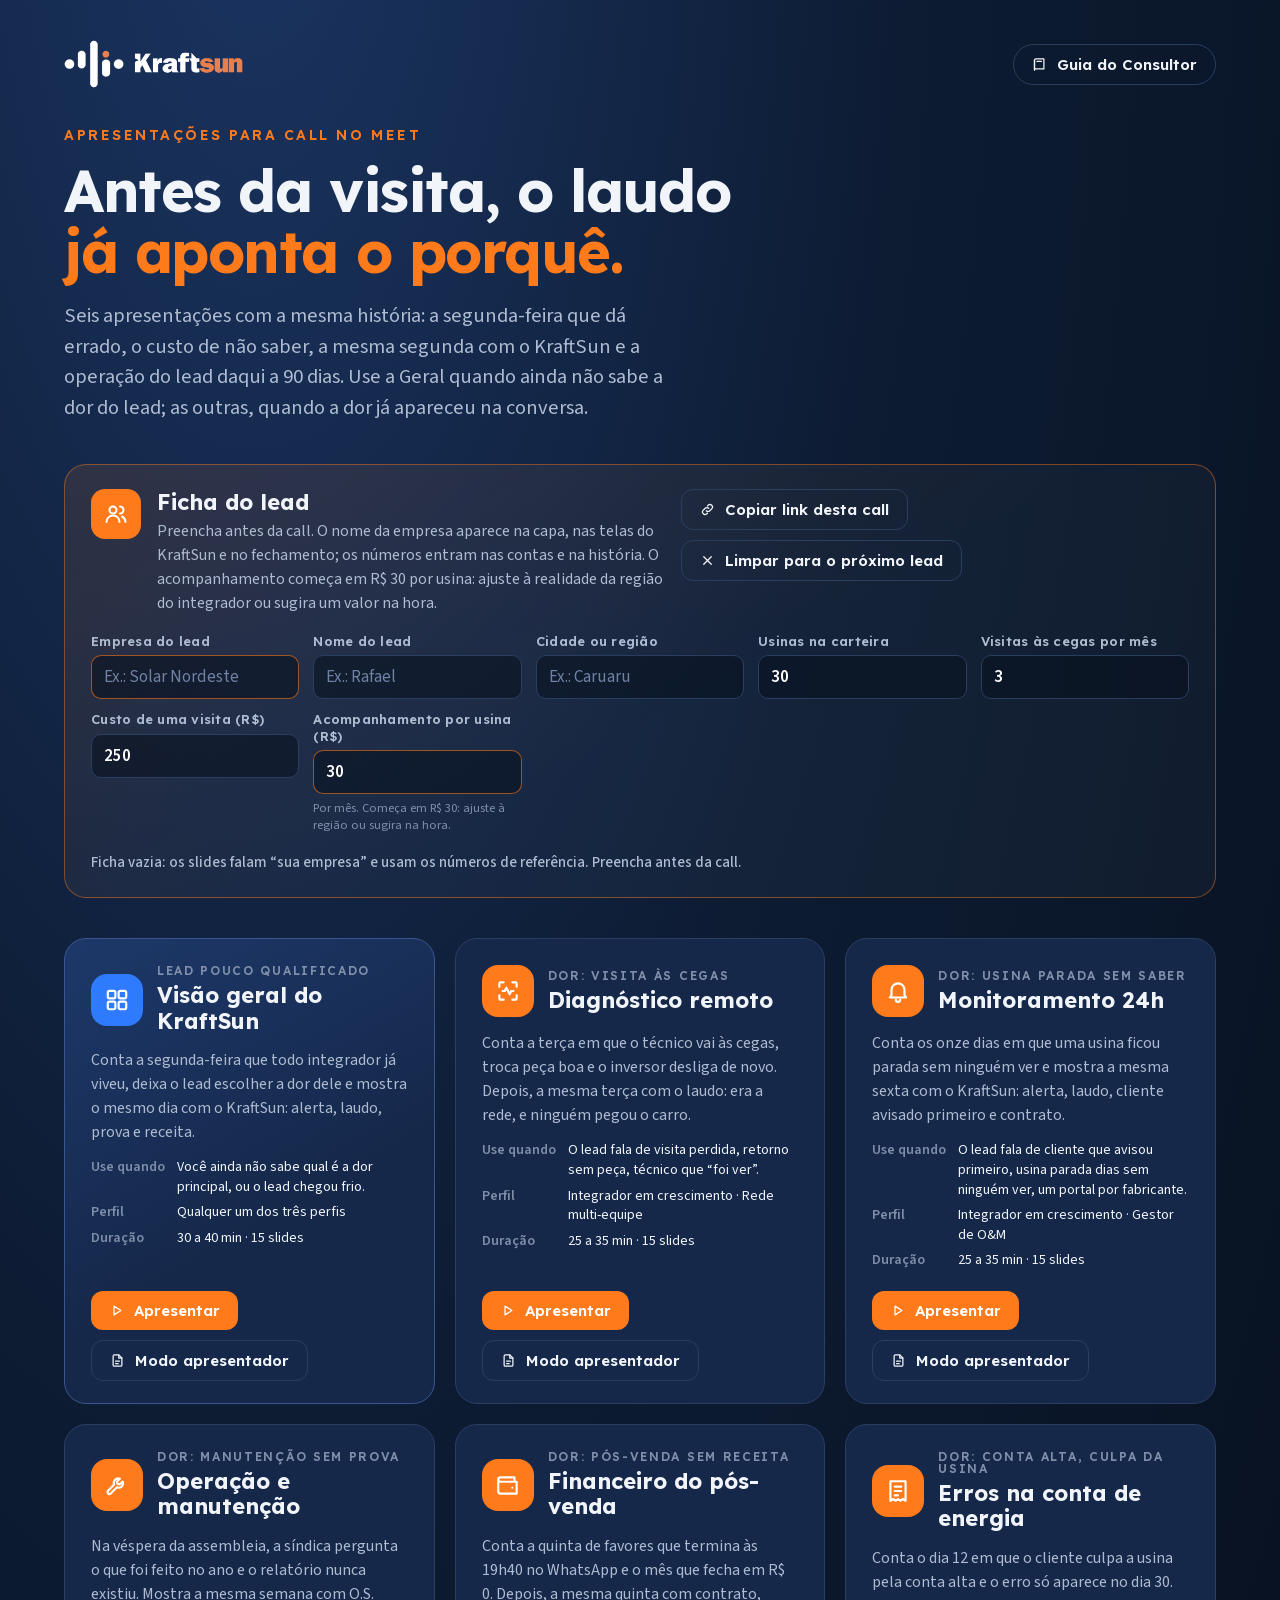
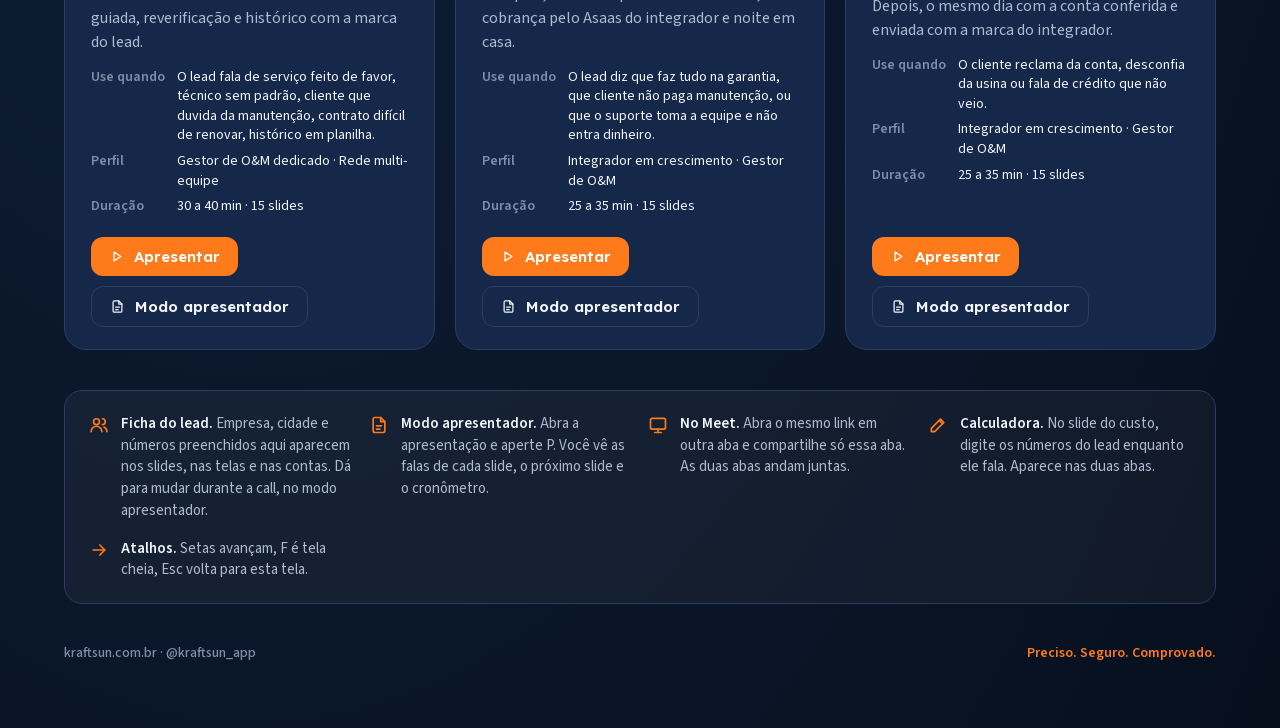
==== apresentacao/index.html @ 9cd788b2 "Add files via upload" ====
<!doctype html>
<html lang="pt-BR">
<head>
<meta charset="utf-8">
<meta name="viewport" content="width=device-width, initial-scale=1, viewport-fit=cover">
<meta name="robots" content="noindex, nofollow">
<meta name="description" content="Apresentações comerciais do KraftSun para calls com integradores.">
<meta name="theme-color" content="#0D1C33">
<link rel="icon" type="image/png" href="[data-uri]">
<link rel="apple-touch-icon" href="[data-uri]">
<title>Apresentações KraftSun</title>
<style>@font-face{font-family:"Lexend";src:url([data-uri]) format("woff2");font-weight:300 800;font-style:normal;font-display:swap}
@font-face{font-family:"Source Sans 3";src:url([data-uri]) format("woff2");font-weight:400 700;font-style:normal;font-display:swap}
:root{
  --navy:#0D1C33; --navy-2:#15284A; --navy-3:#1C3258; --navy-line:#2A3E62; --night:#070F1D;
  --on-dark:#F1F4F9; --on-dark-2:#AEBBD0; --on-dark-3:#7F8FA9;
  --paper:#E8EDF4; --card:#F7F9FC; --ink:#0E1C33; --ink-2:#4B5B74; --ink-3:#7A889E; --line:#CFD8E5;
  --orange:#FF7A1A; --orange-ink:#C2560A; --orange-soft:#FFE6D2; --orange-glow:rgba(255,122,26,.18);
  --blue:#2F7BFF; --blue-2:#5B97FF; --blue-soft:#DCE7FB;
  --green:#138A5B; --green-2:#2BB673; --green-soft:#D6EFE3;
  --red:#D64545; --red-soft:#FBE1E1;
  --display:"Lexend","Segoe UI",system-ui,sans-serif;
  --text:"Source Sans 3","Segoe UI",system-ui,sans-serif;
  --ease:cubic-bezier(.2,.75,.2,1);
  color-scheme:light;
}
html,body{height:100%}
[hidden]{display:none!important}
body.deckmode{overflow:hidden}
body{margin:0;background:var(--night);color:var(--ink);font-family:var(--text);-webkit-font-smoothing:antialiased}
*{box-sizing:border-box}
h1,h2,h3,h4,p,ul,ol,figure{margin:0}
ul,ol{padding:0;list-style:none}
img{max-width:100%;display:block}
button{font:inherit}
svg.i{width:1em;height:1em;fill:none;stroke:currentColor;stroke-width:2;stroke-linecap:round;stroke-linejoin:round;flex:none}
.logo{display:block;background:no-repeat left center/contain}
.logo.w{background-image:var(--logo-w)} .logo.n{background-image:var(--logo-n)}

/* ================= HUB ================= */
#hub{min-height:100%;background:radial-gradient(ellipse at 20% -10%,#1B3563 0%,var(--navy) 45%,var(--night) 100%);color:var(--on-dark);padding-inline:clamp(16px,5vw,72px);padding-block:40px 64px}
.hub-in{max-width:1240px;margin:0 auto;display:flex;flex-direction:column;gap:40px}
.hub-top{display:flex;align-items:center;justify-content:space-between;gap:16px;flex-wrap:wrap}
.hub-top .logo{width:180px;height:48px}
.hub-top a{color:var(--on-dark);text-decoration:none;font:600 15px/1 var(--display);display:inline-flex;align-items:center;gap:10px;padding:12px 18px;border-radius:999px;border:1.5px solid var(--navy-line);transition:border-color .2s,background .2s}
.hub-top a:hover{border-color:var(--orange);background:rgba(255,122,26,.08)}
.hub-hero{display:flex;flex-direction:column;gap:18px;max-width:900px}
.hub-hero .eyebrow{font:600 14px/1 var(--display);letter-spacing:.18em;text-transform:uppercase;color:var(--orange)}
.hub-hero h1{font:700 clamp(32px,5vw,58px)/1.06 var(--display);letter-spacing:-.025em;text-wrap:balance}
.hub-hero h1 em{font-style:normal;color:var(--orange)}
.hub-hero p{font:400 clamp(17px,1.6vw,21px)/1.5 var(--text);color:var(--on-dark-2);max-width:62ch}
.hub-grid{display:grid;grid-template-columns:repeat(auto-fill,minmax(min(100%,360px),1fr));gap:20px}
.dcard{position:relative;display:flex;flex-direction:column;gap:14px;padding:26px 26px 22px;border-radius:22px;background:var(--navy-2);border:1.5px solid var(--navy-line);transition:transform .25s var(--ease),border-color .25s,box-shadow .25s}
.dcard:hover{transform:translateY(-3px);border-color:#3D5586;box-shadow:0 18px 40px rgba(0,0,0,.25)}
.dcard.geral{background:linear-gradient(150deg,#1D3869 0%,var(--navy-2) 60%);border-color:#3A5590}
.dcard-h{display:flex;align-items:center;gap:14px}
.dcard-h .ic{width:52px;height:52px;border-radius:16px;display:grid;place-items:center;font-size:26px;color:#fff;background:var(--orange);flex:none}
.dcard.geral .dcard-h .ic{background:var(--blue)}
.dcard-h small{display:block;font:600 12px/1 var(--display);letter-spacing:.14em;text-transform:uppercase;color:var(--on-dark-3);margin-bottom:6px}
.dcard-h h2{font:700 22px/1.15 var(--display)}
.dcard p{font:400 16px/1.5 var(--text);color:var(--on-dark-2)}
.dcard dl{display:grid;grid-template-columns:auto 1fr;gap:6px 12px;margin:0;font:400 14px/1.4 var(--text)}
.dcard dt{color:var(--on-dark-3);font-weight:600}
.dcard dd{margin:0;color:var(--on-dark)}
.dcard-a{display:flex;gap:10px;margin-top:auto;padding-top:6px;flex-wrap:wrap}
.btn{appearance:none;border:0;cursor:pointer;display:inline-flex;align-items:center;gap:10px;padding:12px 18px;border-radius:12px;font:600 15px/1 var(--display);text-decoration:none;transition:background .2s,transform .15s}
.btn:active{transform:scale(.98)}
.btn-o{background:var(--orange);color:#fff}
.btn-o:hover{background:#FF8B36}
.btn-g{background:transparent;color:var(--on-dark);border:1.5px solid var(--navy-line)}
.btn-g:hover{border-color:var(--on-dark-3)}
.btn:focus-visible,.dcard a:focus-visible{outline:2px solid var(--orange);outline-offset:2px}
.hub-help{display:grid;grid-template-columns:repeat(auto-fit,minmax(min(100%,260px),1fr));gap:16px;padding:22px 24px;border-radius:18px;background:rgba(255,255,255,.04);border:1px solid var(--navy-line)}
.hub-help div{display:flex;gap:12px;align-items:flex-start;font:400 15px/1.45 var(--text);color:var(--on-dark-2)}
.hub-help b{color:var(--on-dark);font-weight:600}
.hub-help .i{font-size:20px;color:var(--orange);margin-top:2px}
.hub-foot{display:flex;justify-content:space-between;gap:12px;flex-wrap:wrap;font:500 14px/1.4 var(--text);color:var(--on-dark-3)}
.hub-foot b{color:var(--orange);font-weight:600}

/* ================= PALCO ================= */
.viewport{position:fixed;inset:0;overflow:hidden;background:radial-gradient(ellipse at 50% 40%,#0F2140 0%,var(--night) 70%)}
.stage{position:absolute;left:50%;top:50%;width:1920px;height:1080px;transform:translate(-50%,-50%) scale(var(--s,.5));transform-origin:center;overflow:hidden;border-radius:4px;box-shadow:0 30px 80px rgba(0,0,0,.45)}
.deck{display:none}
.deck.on{display:block}
.slide{position:absolute;inset:0;padding:88px 120px 124px;display:flex;flex-direction:column;gap:40px;opacity:0;visibility:hidden;transition:opacity .45s ease,visibility 0s linear .45s;overflow:hidden}
.slide.is-active{opacity:1;visibility:visible;transition:opacity .45s ease}
.slide aside.notes{display:none}
.dark{background:var(--navy);color:var(--on-dark)}
.light{background:var(--paper);color:var(--ink)}

/* tipografia de slide */
.head{display:flex;flex-direction:column;gap:16px}
.eyebrow{font:600 22px/1 var(--display);letter-spacing:.16em;text-transform:uppercase;color:var(--orange-ink)}
.dark .eyebrow{color:var(--orange)}
.title{font:700 60px/1.08 var(--display);letter-spacing:-.022em;text-wrap:balance;max-width:1500px}
.title em,.o{font-style:normal;color:var(--orange-ink)}
.dark .title em,.dark .o{color:var(--orange)}
.lead{font:400 28px/1.45 var(--text);color:var(--ink-2);max-width:1340px;text-wrap:pretty}
.dark .lead{color:var(--on-dark-2)}
.hl{position:relative;padding-left:36px;font:600 32px/1.3 var(--display);letter-spacing:-.01em;text-wrap:balance}
.hl::before{content:"";position:absolute;left:2px;top:.42em;width:16px;height:16px;border-radius:50%;background:var(--orange);box-shadow:0 0 0 6px var(--orange-glow)}
.label{font:600 20px/1 var(--display);letter-spacing:.14em;text-transform:uppercase;color:var(--ink-2)}
.dark .label{color:var(--on-dark-2)}
.tag-ex{position:absolute;right:120px;top:96px;font:600 16px/1 var(--display);letter-spacing:.12em;text-transform:uppercase;color:var(--ink-3);padding:9px 14px;border:1.5px solid var(--line);border-radius:999px}
.dark .tag-ex{color:var(--on-dark-3);border-color:var(--navy-line)}
.foot{position:absolute;left:120px;right:120px;bottom:44px;display:flex;align-items:center;justify-content:space-between;font:500 20px/1 var(--text);color:var(--ink-2)}
.dark .foot{color:var(--on-dark-2)}
.foot .logo{width:128px;height:34px}
.foot .pg{font-variant-numeric:tabular-nums;letter-spacing:.04em}

.ic{display:grid;place-items:center;border-radius:50%;flex:none;color:#fff}
.ic-40{width:40px;height:40px;font-size:20px}
.ic-48{width:48px;height:48px;font-size:24px}
.ic-56{width:56px;height:56px;font-size:27px}
.ic-64{width:64px;height:64px;font-size:30px}
.ic-80{width:80px;height:80px;font-size:38px}
.bg-navy{background:var(--navy)} .bg-orange{background:var(--orange)} .bg-blue{background:var(--blue)} .bg-slate{background:var(--navy-3)} .bg-green{background:var(--green)} .bg-red{background:var(--red)}

/* ================= ANIMAÇÃO ================= */
html.anim .slide.is-active .rv{animation:rv-up .8s var(--ease) both;animation-delay:calc(var(--i,0)*110ms + 150ms)}
html.anim .slide.is-active .rv-l{animation:rv-left .9s var(--ease) both;animation-delay:calc(var(--i,0)*110ms + 150ms)}
html.anim .slide.is-active .rv-r{animation:rv-right .9s var(--ease) both;animation-delay:calc(var(--i,0)*110ms + 150ms)}
html.anim .slide.is-active .rv-s{animation:rv-pop .7s var(--ease) both;animation-delay:calc(var(--i,0)*110ms + 150ms)}
html.anim .slide.is-active .rv-w{animation:rv-wipe 1.3s var(--ease) both;animation-delay:calc(var(--i,0)*110ms + 150ms)}
html.anim .slide.is-active .rv-g{animation:rv-grow 1.1s var(--ease) both;animation-delay:calc(var(--i,0)*110ms + 150ms)}
html.anim .slide.is-active .rv-h{animation:rv-bar 1.2s var(--ease) both;animation-delay:calc(var(--i,0)*110ms + 150ms)}
@keyframes rv-up{from{opacity:0;transform:translateY(30px)}to{opacity:1;transform:none}}
@keyframes rv-left{from{opacity:0;transform:translateX(-48px)}to{opacity:1;transform:none}}
@keyframes rv-right{from{opacity:0;transform:translateX(48px)}to{opacity:1;transform:none}}
@keyframes rv-pop{0%{opacity:0;transform:scale(.86)}60%{opacity:1;transform:scale(1.03)}100%{opacity:1;transform:none}}
@keyframes rv-wipe{from{clip-path:inset(0 0 0 100%)}to{clip-path:inset(0 0 0 0)}}
@keyframes rv-grow{from{transform:scaleX(0)}to{transform:none}}
@keyframes rv-bar{from{transform:scaleY(0)}to{transform:none}}
@keyframes pulse{0%{box-shadow:0 0 0 0 rgba(255,122,26,.55)}70%{box-shadow:0 0 0 18px rgba(255,122,26,0)}100%{box-shadow:0 0 0 0 rgba(255,122,26,0)}}
@keyframes blink{0%,100%{opacity:1}50%{opacity:.35}}
@keyframes eq{0%,100%{transform:scaleY(.35)}50%{transform:scaleY(1)}}

/* ================= 1 · CAPA ================= */
.s-cover{justify-content:center;gap:0}
.cv-photo{position:absolute;top:0;right:0;bottom:0;width:880px;background:var(--ph-usina) center/cover no-repeat}
.cv-photo.alt{background-image:var(--ph-tecnico)}
.cv-photo::after{content:"";position:absolute;inset:0;background:linear-gradient(90deg,var(--navy) 0%,rgba(13,28,51,.74) 24%,rgba(13,28,51,.2) 62%,rgba(13,28,51,.4) 100%)}
.cv-main{position:relative;display:flex;flex-direction:column;gap:38px;max-width:1060px;margin-top:-30px}
.cv-main .logo{width:280px;height:75px}
.cv-kick{display:inline-flex;align-self:flex-start;align-items:center;gap:12px;padding:12px 20px;border-radius:999px;background:rgba(255,122,26,.12);border:1.5px solid rgba(255,122,26,.45);color:#FFB27A;font:600 22px/1 var(--display);letter-spacing:.04em}
.cv-title{font:700 92px/1.03 var(--display);letter-spacing:-.03em;text-wrap:balance}
.cv-title em{font-style:normal;color:var(--orange)}
.cv-sub{font:400 34px/1.4 var(--text);color:var(--on-dark-2);max-width:920px;text-wrap:pretty}
.cv-sub b{color:var(--on-dark);font-weight:600}
.cv-chip{position:absolute;display:flex;align-items:center;gap:16px;padding:18px 26px 18px 18px;border-radius:18px;background:rgba(247,249,252,.96);color:var(--ink);font:600 24px/1.2 var(--display);box-shadow:0 18px 40px rgba(4,10,22,.35);max-width:520px}
.cv-chip small{display:block;font:500 18px/1.25 var(--text);color:var(--ink-2);margin-top:4px}
.cv-chip.a{right:190px;top:290px} .cv-chip.b{right:120px;top:460px} .cv-chip.c{right:240px;top:630px}

/* ================= QUEM É ================= */
.who{flex:1;display:grid;grid-template-columns:minmax(0,1fr) 700px;gap:80px;align-items:center}
.who-l{display:flex;flex-direction:column;gap:36px}
.who-pos{font:600 44px/1.22 var(--display);letter-spacing:-.018em;text-wrap:balance}
.who-pos em{font-style:normal;color:var(--orange-ink)}
.who-focus{font:400 30px/1.45 var(--text);color:var(--ink-2);text-wrap:pretty}
.who-focus b{color:var(--ink);font-weight:600}
.notis{display:flex;flex-direction:column;gap:14px}
.notis-row{display:flex;flex-wrap:wrap;gap:12px}
.noti{display:inline-flex;align-items:center;gap:10px;padding:10px 18px 10px 12px;border-radius:999px;background:var(--card);border:1.5px solid var(--line);font:600 20px/1 var(--display);color:var(--ink-2)}
.noti .x{width:26px;height:26px;border-radius:50%;background:var(--navy);color:var(--orange);display:grid;place-items:center;font-size:14px}
.flow3{display:flex;flex-direction:column;gap:0;padding:34px 36px;border-radius:28px;background:var(--navy);color:var(--on-dark);box-shadow:0 30px 60px rgba(13,28,51,.22)}
.f3{display:grid;grid-template-columns:64px 1fr;gap:22px;align-items:start;position:relative;padding-bottom:30px}
.f3:last-child{padding-bottom:0}
.f3:not(:last-child)::after{content:"";position:absolute;left:31px;top:70px;bottom:6px;width:2px;background:linear-gradient(var(--blue),rgba(47,123,255,.2))}
.f3 .ic{width:64px;height:64px;font-size:30px;background:var(--navy-3);box-shadow:inset 0 0 0 2.5px var(--blue)}
.f3.last .ic{background:var(--orange);box-shadow:none}
.f3 h3{font:700 28px/1.15 var(--display);margin-top:4px}
.f3 p{font:400 22px/1.4 var(--text);color:var(--on-dark-2);margin-top:8px}

/* ================= CENA ================= */
.scene{flex:1;display:grid;grid-template-columns:560px minmax(0,1fr);gap:80px;align-items:center}
.phone{position:relative;width:500px;height:650px;border-radius:56px;background:#0A1426;padding:18px;box-shadow:0 0 0 2px #2A3E62,0 40px 80px rgba(0,0,0,.45);justify-self:center}
.phone-in{width:100%;height:100%;border-radius:40px;background:#E9EEF5;overflow:hidden;display:flex;flex-direction:column}
.light .phone{box-shadow:0 0 0 2px #C8D2E0,0 40px 80px rgba(13,28,51,.25)}
.ph-top{display:flex;align-items:center;gap:14px;padding:44px 22px 16px;background:var(--navy);color:#fff}
.ph-top .av{width:48px;height:48px;border-radius:50%;background:#FFD7BA;color:var(--navy);display:grid;place-items:center;font:700 20px/1 var(--display)}
.ph-top b{display:block;font:600 22px/1.1 var(--display)}
.ph-top small{display:block;font:400 16px/1.2 var(--text);color:#AEBBD0;margin-top:4px}
.chat{flex:1;display:flex;flex-direction:column;gap:14px;padding:22px 18px;overflow:hidden}
.day-sep{align-self:center;font:600 14px/1 var(--display);letter-spacing:.08em;text-transform:uppercase;color:var(--ink-3);background:#DCE3EE;padding:7px 12px;border-radius:999px}
.bub{max-width:82%;padding:14px 16px 10px;border-radius:18px;font:400 21px/1.35 var(--text);color:var(--ink);background:#fff;box-shadow:0 1px 0 rgba(13,28,51,.08);align-self:flex-start;border-top-left-radius:6px}
.bub.me{align-self:flex-end;background:#DCEBFF;border-top-left-radius:18px;border-top-right-radius:6px}
.bub.audio{display:flex;align-items:center;gap:12px;min-width:300px}
.bub.audio .pl{width:40px;height:40px;border-radius:50%;background:var(--orange);color:#fff;display:grid;place-items:center;font-size:16px;flex:none}
.bub.audio .wv{flex:1;height:26px;background:repeating-linear-gradient(90deg,#9AAAC2 0 3px,transparent 3px 7px);-webkit-mask:linear-gradient(90deg,#000 0 40%,rgba(0,0,0,.35) 40%);mask:linear-gradient(90deg,#000 0 40%,rgba(0,0,0,.35) 40%);border-radius:4px}
.bub small{display:block;text-align:right;font:500 14px/1 var(--text);color:var(--ink-3);margin-top:6px}
.beats{display:flex;flex-direction:column;gap:0;position:relative}
.beat{display:grid;grid-template-columns:128px 1fr;gap:26px;padding:0 0 26px;position:relative}
.beat:not(:last-child)::after{content:"";position:absolute;left:156px;top:34px;bottom:0;width:2px;background:var(--line)}
.dark .beat:not(:last-child)::after{background:var(--navy-line)}
.beat .t{font:700 30px/1 var(--display);color:var(--ink-3);text-align:right;font-variant-numeric:tabular-nums;padding-top:4px}
.dark .beat .t{color:var(--on-dark-3)}
.beat .b{position:relative;padding-left:34px}
.beat .b::before{content:"";position:absolute;left:-7px;top:10px;width:18px;height:18px;border-radius:50%;background:var(--paper);box-shadow:inset 0 0 0 3px var(--ink-3)}
.dark .beat .b::before{background:var(--navy);box-shadow:inset 0 0 0 3px var(--on-dark-3)}
.beat.bad .b::before{box-shadow:inset 0 0 0 3px var(--red);background:var(--red)}
.beat.bad .t{color:var(--red)}
.beat h3{font:700 30px/1.2 var(--display)}
.beat p{font:400 23px/1.42 var(--text);color:var(--ink-2);margin-top:6px}
.dark .beat p{color:var(--on-dark-2)}

/* ================= PERGUNTAS ================= */
.qs{flex:1;display:grid;grid-template-columns:repeat(2,minmax(0,1fr));gap:22px;align-content:center}
.qs.c3{grid-template-columns:repeat(3,minmax(0,1fr))}
.q{display:grid;grid-template-columns:64px 1fr;gap:22px;align-items:start;padding:30px 32px;border-radius:24px;background:var(--card);border:1.5px solid var(--line)}
.dark .q{background:var(--navy-2);border-color:var(--navy-line)}
.q .n{width:64px;height:64px;border-radius:50%;display:grid;place-items:center;background:var(--orange);color:#fff;font:700 28px/1 var(--display)}
.q p{font:600 30px/1.3 var(--display);letter-spacing:-.01em;text-wrap:pretty}
.q small{display:block;font:400 21px/1.4 var(--text);color:var(--ink-2);margin-top:10px}
.dark .q small{color:var(--on-dark-2)}
.q.wide{grid-column:1/-1}
.ask{display:flex;align-items:center;gap:16px;font:500 24px/1.3 var(--text);color:var(--ink-2)}
.dark .ask{color:var(--on-dark-2)}
.ask .i{font-size:28px;color:var(--orange)}

/* ================= CALCULADORA ================= */
.calc{flex:1;display:grid;grid-template-columns:640px minmax(0,1fr);gap:64px;align-items:center}
.cin{display:flex;flex-direction:column;gap:18px;padding:34px 36px;border-radius:28px;background:var(--card);border:1.5px solid var(--line)}
.dark .cin{background:var(--navy-2);border-color:var(--navy-line)}
.cin .label{margin-bottom:6px}
.fld{display:grid;grid-template-columns:minmax(0,1fr) 230px;gap:18px;align-items:center}
.fld label{font:500 23px/1.3 var(--text)}
.fld label small{display:block;font-size:18px;color:var(--ink-3);margin-top:2px}
.dark .fld label small{color:var(--on-dark-3)}
.num{display:flex;align-items:center;border-radius:14px;background:#fff;border:2px solid var(--line);overflow:hidden;height:64px}
.dark .num{background:var(--navy);border-color:var(--navy-line)}
.num:focus-within{border-color:var(--orange)}
.num button{appearance:none;border:0;background:transparent;color:var(--ink-2);width:52px;height:100%;font:600 28px/1 var(--display);cursor:pointer}
.dark .num button{color:var(--on-dark-2)}
.num button:hover{color:var(--orange)}
.num span{font:600 22px/1 var(--display);color:var(--ink-3);padding-left:4px}
.num input{appearance:none;-moz-appearance:textfield;border:0;background:transparent;width:100%;min-width:0;text-align:center;font:700 30px/1 var(--display);color:inherit;font-variant-numeric:tabular-nums;padding:0}
.num input::-webkit-outer-spin-button,.num input::-webkit-inner-spin-button{-webkit-appearance:none;margin:0}
.num input:focus{outline:none}
.cout{display:flex;flex-direction:column;gap:16px}
.res{display:flex;flex-direction:column;gap:4px;padding:18px 30px 20px;border-radius:24px;background:var(--card);border:1.5px solid var(--line)}
.dark .res{background:var(--navy-2);border-color:var(--navy-line)}
.res small{font:600 20px/1.2 var(--display);letter-spacing:.12em;text-transform:uppercase;color:var(--ink-2)}
.dark .res small{color:var(--on-dark-2)}
.res b{font:700 56px/1.05 var(--display);letter-spacing:-.03em;font-variant-numeric:tabular-nums}
.res p{font:400 21px/1.35 var(--text);color:var(--ink-2)}
.dark .res p{color:var(--on-dark-2)}
.res.big{background:var(--navy);color:var(--on-dark);border-color:var(--navy)}
.dark .res.big{background:var(--orange);border-color:var(--orange);color:#fff}
.res.big small{color:var(--orange)}
.dark .res.big small{color:#FFE3CE}
.res.big b{font-size:78px;color:#fff}
.res.big p{color:var(--on-dark-2)}
.dark .res.big p{color:#FFF1E6}
.cmp{font:600 25px/1.5 var(--display)}
.cmp .pill{display:inline-block;margin-left:6px;padding:8px 16px;border-radius:999px;background:var(--orange-soft);color:var(--orange-ink);font:700 24px/1.1 var(--display);white-space:nowrap}
.dark .cmp .pill{background:rgba(255,122,26,.18);color:#FFB27A}

/* ================= E SE ================= */
.wi{flex:1;display:grid;grid-template-columns:minmax(0,1fr) 110px minmax(0,1fr);align-items:center}
.wcol{display:flex;flex-direction:column;gap:6px;padding:34px 36px 30px;border-radius:26px}
.wcol.no{background:rgba(13,28,51,.04);border:1.5px dashed #B9C5D6}
.dark .wcol.no{background:rgba(255,255,255,.03);border-color:#344A72}
.wcol.yes{background:var(--navy);color:var(--on-dark);box-shadow:0 30px 60px rgba(13,28,51,.22)}
.dark .wcol.yes{background:#F7F9FC;color:var(--ink)}
.wcol h3{font:700 32px/1.15 var(--display);padding-bottom:18px;margin-bottom:8px;border-bottom:1.5px solid var(--line)}
.wcol.yes h3{border-color:var(--navy-line)}
.dark .wcol.yes h3{border-color:var(--line)}
.wcol h3 small{display:block;font:600 18px/1 var(--display);letter-spacing:.14em;text-transform:uppercase;margin-bottom:10px;color:var(--ink-3)}
.wcol.yes h3 small{color:var(--orange)}
.dark .wcol.no h3{border-color:var(--navy-line)}
.dark .wcol.no h3 small{color:var(--on-dark-3)}
.wrow{display:flex;align-items:flex-start;gap:16px;padding:14px 0;font:400 27px/1.35 var(--text)}
.wcol.no .wrow{color:var(--ink-2)}
.dark .wcol.no .wrow{color:var(--on-dark-2)}
.wrow .m{width:34px;height:34px;border-radius:50%;flex:none;display:grid;place-items:center;font-size:18px;margin-top:1px}
.wcol.no .m{background:#DCE3EE;color:var(--ink-3)}
.dark .wcol.no .m{background:var(--navy-3);color:var(--on-dark-3)}
.wcol.yes .m{background:var(--orange);color:#fff}
.wmid{display:grid;place-items:center}
.wmid span{width:84px;height:84px;border-radius:50%;display:grid;place-items:center;background:var(--orange);color:#fff;font-size:38px;box-shadow:0 12px 28px rgba(255,122,26,.35)}

/* ================= SOLUÇÃO ================= */
.sol{flex:1;display:grid;grid-template-columns:minmax(0,1fr) 560px;gap:64px;align-items:center}
.sol.flip{grid-template-columns:560px minmax(0,1fr)}
.feats{display:flex;flex-direction:column;gap:16px}
.feat{display:grid;grid-template-columns:56px 1fr;gap:20px;align-items:start;padding:22px 26px;border-radius:20px;background:var(--card);border:1.5px solid var(--line)}
.dark .feat{background:var(--navy-2);border-color:var(--navy-line)}
.feat .ic{background:var(--blue)}
.feat h3{font:700 26px/1.15 var(--display);margin-top:4px}
.feat p{font:400 21px/1.4 var(--text);color:var(--ink-2);margin-top:6px}
.dark .feat p{color:var(--on-dark-2)}
.nohw{display:flex;align-items:center;gap:14px;font:600 22px/1.3 var(--display);color:var(--ink-2)}
.dark .nohw{color:var(--on-dark-2)}
.nohw .i{color:var(--green-2);font-size:26px}

/* ================= UM DIA COM ================= */
.day{flex:1;display:flex;flex-direction:column;justify-content:center;gap:0;position:relative}
.dline{position:absolute;left:0;right:0;top:calc(50% - 2px);height:4px;border-radius:4px;background:linear-gradient(90deg,var(--blue),var(--blue-2));transform-origin:left;opacity:.9}
.dsteps{display:grid;gap:26px;position:relative}
.dstep{display:flex;flex-direction:column;align-items:flex-start;gap:0}
.dstep .top{height:270px;display:flex;flex-direction:column;justify-content:flex-end;padding-bottom:30px;width:100%}
.dstep .bot{padding-top:30px;display:flex;flex-direction:column;gap:10px}
.dstep .dot{width:26px;height:26px;border-radius:50%;background:var(--orange);box-shadow:0 0 0 7px var(--paper),0 0 0 10px rgba(255,122,26,.35);position:relative;z-index:2;margin-left:6px}
.dark .dstep .dot{box-shadow:0 0 0 7px var(--navy),0 0 0 10px rgba(255,122,26,.35)}
.dstep .time{font:700 44px/1 var(--display);color:var(--orange-ink);letter-spacing:-.02em;font-variant-numeric:tabular-nums}
.dark .dstep .time{color:var(--orange)}
.dstep h3{font:700 28px/1.18 var(--display);text-wrap:balance}
.dstep p{font:400 22px/1.42 var(--text);color:var(--ink-2)}
.dark .dstep p{color:var(--on-dark-2)}
.notif{display:flex;gap:14px;align-items:flex-start;padding:18px 18px;border-radius:18px;background:#fff;box-shadow:0 14px 34px rgba(13,28,51,.16);font:400 20px/1.35 var(--text);color:var(--ink);max-width:100%}
.dark .notif{background:#F7F9FC}
.notif .ic{width:44px;height:44px;font-size:22px;border-radius:12px}
.notif b{display:block;font:600 21px/1.25 var(--display);margin-bottom:4px}
.notif small{display:block;font-size:16px;color:var(--ink-3);margin-top:4px}

/* ================= AO VIVO ================= */
.live{flex:1;display:grid;grid-template-columns:minmax(0,1fr) 620px;gap:80px;align-items:center}
.live-dot{display:inline-flex;align-items:center;gap:14px;font:700 22px/1 var(--display);letter-spacing:.18em;color:var(--orange)}
.live-dot i{width:18px;height:18px;border-radius:50%;background:var(--orange)}
html.anim .s-live.is-active .live-dot i{animation:pulse 1.8s ease-out infinite}
.live h2{font:700 96px/1.02 var(--display);letter-spacing:-.03em;margin-top:26px;text-wrap:balance}
.live h2 em{font-style:normal;color:var(--orange)}
.live p{font:400 30px/1.45 var(--text);color:var(--on-dark-2);margin-top:26px;max-width:880px}
.chk{display:flex;flex-direction:column;gap:16px}
.chk>div{display:grid;grid-template-columns:60px 1fr;gap:20px;align-items:center;padding:22px 26px;border-radius:20px;background:var(--navy-2);border:1.5px solid var(--navy-line)}
.chk .ic{background:var(--orange);width:60px;height:60px;font-size:28px}
.chk b{display:block;font:700 27px/1.15 var(--display)}
.chk .d{display:block;font:400 21px/1.4 var(--text);color:var(--on-dark-2);margin-top:4px}

/* ================= BENEFÍCIOS ================= */
.ben{flex:1;display:grid;grid-template-columns:repeat(4,minmax(0,1fr));gap:22px;align-content:center}
.ben.c3{grid-template-columns:repeat(3,minmax(0,1fr))}
.bcard{display:flex;flex-direction:column;gap:14px;padding:30px 28px 32px;border-radius:24px;background:var(--card);border:1.5px solid var(--line)}
.dark .bcard{background:var(--navy-2);border-color:var(--navy-line)}
.bcard .ic{background:var(--navy)}
.dark .bcard .ic{background:var(--orange)}
.bcard h3{font:700 29px/1.12 var(--display);color:var(--orange-ink)}
.dark .bcard h3{color:var(--orange)}
.bcard p{font:400 22px/1.42 var(--text);color:var(--ink-2)}
.dark .bcard p{color:var(--on-dark-2)}
.bcard .emo{margin-top:auto;padding-top:16px;border-top:1.5px solid var(--line);font:600 21px/1.35 var(--display);color:var(--ink)}
.dark .bcard .emo{border-color:var(--navy-line);color:var(--on-dark)}
.bcard .emo::before{content:"Sensação: ";font-weight:500;color:var(--ink-3)}
.dark .bcard .emo::before{color:var(--on-dark-3)}

/* ================= PROMESSA ================= */
.prom{flex:1;display:flex;flex-direction:column;justify-content:center;gap:52px}
.prom blockquote{margin:0;font:700 78px/1.08 var(--display);letter-spacing:-.03em;color:var(--orange);text-wrap:balance;max-width:1500px}
.prom-row{display:grid;grid-template-columns:repeat(2,minmax(0,1fr));gap:28px}
.pcard{display:flex;flex-direction:column;gap:14px;padding:30px 34px;border-radius:24px;background:var(--navy-2);border:1.5px solid rgba(255,122,26,.55)}
.pcard small{font:600 20px/1 var(--display);letter-spacing:.16em;text-transform:uppercase;color:var(--orange)}
.pcard p{font:400 26px/1.42 var(--text);color:var(--on-dark)}
.rbars{display:flex;align-items:flex-end;justify-content:flex-start;gap:34px;height:150px;margin-top:6px;padding-left:6px}
.rbar{width:130px;display:flex;flex-direction:column;justify-content:flex-end;align-items:center;gap:10px;height:100%}
.rbar .trk{justify-content:center}
.rbar i{display:block;width:84px;border-radius:10px 10px 4px 4px;background:var(--navy-line);transform-origin:bottom}
.rbar.lo i{background:var(--red)}
.rbar.ok i{background:var(--green-2)}
.rbar span{font:600 16px/1 var(--display);color:var(--on-dark-2);white-space:nowrap}

/* ================= MÓDULOS ================= */
.mods{flex:1;display:grid;grid-template-columns:repeat(3,minmax(0,1fr));gap:22px;align-content:center}
.mod{position:relative;display:flex;flex-direction:column;gap:12px;padding:28px 28px 30px;border-radius:24px;background:var(--card);border:1.5px solid var(--line)}
.dark .mod{background:var(--navy-2);border-color:var(--navy-line)}
.mod .ic{background:var(--navy)}
.dark .mod .ic{background:var(--navy-3);box-shadow:inset 0 0 0 2px var(--blue)}
.mod h3{font:700 28px/1.15 var(--display)}
.mod p{font:400 21px/1.42 var(--text);color:var(--ink-2)}
.dark .mod p{color:var(--on-dark-2)}
.mod.here{background:var(--orange);border-color:var(--orange);color:#fff}
.mod.here .ic{background:rgba(255,255,255,.22);box-shadow:none}
.mod.here p{color:#FFF1E6}
.mod.here::after{content:"Você está aqui";position:absolute;top:24px;right:24px;font:700 15px/1 var(--display);letter-spacing:.12em;text-transform:uppercase;background:#fff;color:var(--orange-ink);padding:8px 12px;border-radius:999px}
.mod a{color:inherit;text-decoration:none}

/* ================= PERFIS / PICKER ================= */
.prof{flex:1;display:grid;grid-template-columns:repeat(3,minmax(0,1fr));gap:24px;align-content:center}
.pf{display:flex;flex-direction:column;gap:16px;padding:32px 32px 34px;border-radius:26px;background:var(--card);border:1.5px solid var(--line)}
.dark .pf{background:var(--navy-2);border-color:var(--navy-line)}
.pf small{font:600 18px/1 var(--display);letter-spacing:.16em;text-transform:uppercase;color:var(--orange-ink)}
.dark .pf small{color:var(--orange)}
.pf h3{font:700 32px/1.12 var(--display)}
.pf .d{font:400 21px/1.4 var(--text);color:var(--ink-3)}
.dark .pf .d{color:var(--on-dark-3)}
.pf blockquote{margin:0;font:600 26px/1.32 var(--display);letter-spacing:-.01em;padding-top:16px;border-top:1.5px solid var(--line)}
.dark .pf blockquote{border-color:var(--navy-line)}
.pf p{font:400 21px/1.42 var(--text);color:var(--ink-2)}
.dark .pf p{color:var(--on-dark-2)}
.pick{flex:1;display:grid;grid-template-columns:repeat(5,minmax(0,1fr));gap:18px;align-content:center}
.pk{appearance:none;text-align:left;cursor:pointer;display:flex;flex-direction:column;gap:14px;padding:28px 24px 26px;border-radius:24px;background:var(--navy-2);border:1.5px solid var(--navy-line);color:var(--on-dark);transition:transform .2s var(--ease),border-color .2s,background .2s}
.pk:hover,.pk:focus-visible{transform:translateY(-6px);border-color:var(--orange);background:#1A3056;outline:none}
.pk .ic{background:var(--orange)}
.pk h3{font:700 27px/1.15 var(--display)}
.pk p{font:400 21px/1.4 var(--text);color:var(--on-dark-2)}
.pk .go{margin-top:auto;font:600 18px/1 var(--display);color:var(--orange);display:flex;align-items:center;gap:8px}

/* ================= PLANOS ================= */
.plans{display:grid;grid-template-columns:repeat(3,minmax(0,1fr));gap:30px;margin-top:10px}
.plan{position:relative;display:flex;flex-direction:column;gap:20px;padding:38px 38px 40px;border-radius:24px;background:#FBFCFE;border:1.5px solid var(--line)}
.plan.best{border:3px solid var(--orange);box-shadow:0 24px 50px rgba(255,122,26,.16)}
.plan .badge{position:absolute;top:-19px;right:34px;padding:9px 18px;border-radius:999px;background:var(--orange);color:#fff;font:700 17px/1 var(--display);letter-spacing:.12em}
.plan h3{font:700 30px/1 var(--display)}
.plan .for{font:400 21px/1.35 var(--text);color:var(--ink-3);margin-top:-8px}
.price{display:flex;align-items:baseline;gap:6px;font:700 72px/1 var(--display);letter-spacing:-.03em;font-variant-numeric:tabular-nums}
.price small{font:500 24px/1 var(--text);color:var(--ink-2);letter-spacing:0}
.plan ul{display:flex;flex-direction:column;gap:12px}
.plan li{display:flex;gap:14px;align-items:flex-start;font:400 23px/1.35 var(--text);color:var(--ink-2)}
.plan li .i{color:var(--orange-ink);margin-top:5px;font-size:21px}
.notes-row{display:flex;flex-wrap:wrap;gap:14px 44px;font:400 24px/1.4 var(--text);color:var(--ink-2)}
.notes-row b{color:var(--ink);font-weight:700}
.allin{display:flex;flex-wrap:wrap;gap:10px 12px;align-items:center;font:500 20px/1 var(--text);color:var(--ink-2)}
.allin b{font-weight:700;color:var(--ink);margin-right:6px}
.allin span{padding:9px 14px;border-radius:999px;background:var(--card);border:1.5px solid var(--line)}

/* ================= PRÓXIMO PASSO ================= */
.nx-q{font:700 64px/1.1 var(--display);letter-spacing:-.025em;text-wrap:balance;max-width:1550px}
.nx-q em{font-style:normal;color:var(--orange)}
.next{position:relative;display:grid;grid-template-columns:repeat(3,minmax(0,1fr));gap:30px;padding-top:34px}
.tl{position:absolute;left:0;right:0;top:0;height:4px;border-radius:4px;background:var(--navy-line)}
.tl i{position:absolute;inset:0;border-radius:4px;background:linear-gradient(90deg,var(--orange),#FFB07A);transform-origin:left}
.ncard{position:relative;display:flex;flex-direction:column;gap:12px;padding:30px 34px 34px;border-radius:22px;background:var(--navy-2);border:1.5px solid var(--navy-line)}
.ncard::before{content:"";position:absolute;left:34px;top:-43px;width:22px;height:22px;border-radius:50%;background:var(--orange);box-shadow:0 0 0 7px var(--navy),0 0 0 9px rgba(255,122,26,.4)}
.ncard small{font:700 20px/1 var(--display);letter-spacing:.16em;color:var(--orange)}
.ncard h3{font:700 30px/1.15 var(--display)}
.ncard p{font:400 23px/1.42 var(--text);color:var(--on-dark-2)}
.close{flex:1;display:flex;align-items:flex-end;justify-content:space-between;gap:60px}
.close .logo{width:300px;height:80px}
.sign{font:600 34px/1.2 var(--display);color:var(--orange);white-space:nowrap}

/* ================= MOCKUPS ================= */
.mk{position:relative;border-radius:22px;background:#FBFCFE;border:1.5px solid #C4D2E8;box-shadow:0 30px 60px rgba(13,28,51,.2);overflow:hidden;color:var(--ink)}
.dark .mk{border-color:#31466E;box-shadow:0 30px 70px rgba(0,0,0,.4)}
.mk-bar{display:flex;align-items:center;gap:8px;padding:13px 18px;background:var(--navy);color:#C9D6EA;font:500 16px/1 var(--text)}
.mk-bar i{width:11px;height:11px;border-radius:50%;background:#2B3F63}
.mk-bar i:first-child{background:var(--orange)}
.mk-bar span{margin-left:10px}
.mk-bar b{color:#fff;font-weight:600}
.mk-bar .ex{margin-left:auto;font:500 14px/1 var(--text);color:#8FA2C2}
.mk-body{padding:22px 26px 24px;display:flex;flex-direction:column;gap:16px}
.mk-h{display:flex;justify-content:space-between;align-items:center;gap:16px}
.mk-h small{display:block;font:600 15px/1 var(--display);letter-spacing:.12em;text-transform:uppercase;color:var(--blue)}
.mk-h strong{display:block;font:700 25px/1.2 var(--display);margin-top:6px}
.brand-slot{display:flex;align-items:center;gap:10px;padding:8px 14px;border-radius:12px;border:2px dashed #C3CFE0;font:700 15px/1 var(--display);letter-spacing:.1em;color:var(--ink-3);white-space:nowrap}
.brand-slot i{width:26px;height:26px;border-radius:7px;background:linear-gradient(135deg,var(--orange),#FFB07A)}
.tag{display:inline-flex;align-items:center;gap:8px;padding:8px 14px;border-radius:999px;font:600 16px/1 var(--display);white-space:nowrap}
.tag.warn{background:var(--orange-soft);color:var(--orange-ink)}
.tag.ok{background:var(--green-soft);color:var(--green)}
.tag.bad{background:var(--red-soft);color:var(--red)}
.tag.info{background:var(--blue-soft);color:#1F5ED6}
.kpis{display:grid;grid-template-columns:repeat(4,minmax(0,1fr));gap:12px}
.kpis.c3{grid-template-columns:repeat(3,minmax(0,1fr))}
.kpi{padding:13px 16px;border-radius:12px;background:#EEF3FB}
.kpi small{display:block;font:500 16px/1.2 var(--text);color:var(--ink-2)}
.kpi b{display:block;font:700 27px/1.1 var(--display);margin-top:6px;font-variant-numeric:tabular-nums;white-space:nowrap}
.kpi b u{text-decoration:none;font:500 16px/1 var(--text);color:var(--ink-2);margin-left:4px}
.kpi.hot{background:var(--orange-soft)}
.kpi.good{background:var(--green-soft)}
.box{border:1.5px solid #DCE4F0;border-radius:14px;overflow:hidden}
.box-h{padding:11px 16px;background:#F1F5FB;font:600 15px/1 var(--display);letter-spacing:.1em;text-transform:uppercase;color:var(--ink-2);display:flex;justify-content:space-between}
.ck{display:flex;align-items:center;gap:14px;padding:10px 16px;font:500 19px/1.25 var(--text);border-top:1.5px solid #E4EAF3}
.box-h+.ck,.ck:first-child{border-top:none}
.ck .s{width:30px;height:30px;border-radius:50%;display:grid;place-items:center;font-size:16px;color:#fff;flex:none}
.ck.ok .s{background:var(--green)} .ck.warn .s{background:var(--orange)} .ck.bad .s{background:var(--red)} .ck.info .s{background:var(--blue)}
.ck.warn{background:#FFF7F0} .ck.bad{background:#FFF3F3}
.ck span{flex:1;min-width:0}
.ck em{font-style:normal;font-weight:600;color:var(--ink-2);white-space:nowrap}
.ck.warn em{color:var(--orange-ink)} .ck.bad em{color:var(--red)}
.strings{display:flex;align-items:flex-end;gap:16px;height:150px;padding:14px 18px 0}
.str{flex:1;display:flex;flex-direction:column;align-items:center;justify-content:flex-end;gap:8px;height:100%}
.trk{flex:1;min-height:0;width:100%;display:flex;align-items:flex-end}
.str i{display:block;width:100%;border-radius:8px 8px 3px 3px;background:var(--blue);transform-origin:bottom}
.str.lo i{background:var(--orange)}
.str span{font:600 15px/1 var(--display);color:var(--ink-2)}
.str b{font:700 16px/1 var(--display);color:var(--ink)}
.str.lo b{color:var(--orange-ink)}
.cause{display:grid;grid-template-columns:44px 1fr;gap:14px;padding:16px 18px;border-radius:14px;background:var(--navy);color:var(--on-dark)}
.cause .ic{width:44px;height:44px;font-size:22px;background:var(--orange)}
.cause b{display:block;font:700 20px/1.25 var(--display)}
.cause p{font:400 18px/1.4 var(--text);color:var(--on-dark-2);margin-top:4px}
.grid-us{display:grid;grid-template-columns:repeat(4,minmax(0,1fr));gap:12px}
.us{position:relative;padding:14px 14px 12px;border-radius:14px;background:#fff;border:1.5px solid #DCE4F0;display:flex;flex-direction:column;gap:6px}
.us::before{content:"";position:absolute;left:0;top:12px;bottom:12px;width:5px;border-radius:0 4px 4px 0;background:var(--green-2)}
.us.w::before{background:var(--orange)} .us.r::before{background:var(--red)} .us.b::before{background:var(--blue)} .us.g::before{background:#A9B6C9}
.us b{font:600 16px/1.2 var(--display);padding-left:6px;white-space:nowrap;overflow:hidden;text-overflow:ellipsis}
.us small{font:500 14px/1.2 var(--text);color:var(--ink-3);padding-left:6px}
.us .sp{height:30px;margin:2px 0 0 6px;background:linear-gradient(180deg,rgba(43,182,115,.25),rgba(43,182,115,0));clip-path:polygon(0 100%,0 70%,12% 55%,25% 35%,38% 22%,50% 15%,62% 20%,75% 34%,88% 55%,100% 72%,100% 100%)}
.us.r .sp{background:linear-gradient(180deg,rgba(214,69,69,.25),rgba(214,69,69,0));clip-path:polygon(0 100%,0 70%,12% 55%,25% 35%,34% 30%,36% 96%,100% 96%,100% 100%)}
.us.w .sp{background:linear-gradient(180deg,rgba(255,122,26,.25),rgba(255,122,26,0))}
.us.b .sp{background:repeating-linear-gradient(90deg,#DCE7FB 0 6px,transparent 6px 12px);clip-path:none;height:30px}
.us.r{border-color:#F2B8B8;background:#FFF8F8}
html.anim .slide.is-active .us.r{animation:blinkborder 1.4s ease-in-out 1.6s 3}
@keyframes blinkborder{50%{box-shadow:0 0 0 4px rgba(214,69,69,.25)}}
.toast{position:absolute;right:22px;bottom:22px;display:flex;gap:14px;align-items:flex-start;width:420px;padding:16px 18px;border-radius:18px;background:#fff;box-shadow:0 18px 40px rgba(13,28,51,.3);border:1.5px solid #E1E8F2}
.toast .ic{width:44px;height:44px;border-radius:12px;font-size:22px;background:var(--green)}
.toast b{display:block;font:700 18px/1.25 var(--display)}
.toast p{font:400 17px/1.35 var(--text);color:var(--ink-2);margin-top:3px}
.toast small{display:block;font:500 14px/1 var(--text);color:var(--ink-3);margin-top:6px}
.mphone{position:relative;width:360px;height:720px;border-radius:48px;background:#0A1426;padding:14px;box-shadow:0 0 0 2px #2A3E62,0 36px 70px rgba(0,0,0,.35)}
.mphone-in{width:100%;height:100%;border-radius:36px;background:#F4F7FB;overflow:hidden;display:flex;flex-direction:column}
.mp-top{padding:40px 20px 16px;background:var(--navy);color:#fff;display:flex;flex-direction:column;gap:10px}
.mp-top .brand-slot{border-color:#3A5282;color:#C9D6EA;align-self:flex-start;font-size:13px;padding:6px 10px}
.mp-top b{font:700 21px/1.2 var(--display)}
.mp-top small{font:400 15px/1.3 var(--text);color:#AEBBD0}
.mp-body{flex:1;display:flex;flex-direction:column;gap:12px;padding:16px 14px}
.mp-card{background:#fff;border-radius:16px;padding:14px 16px;border:1.5px solid #E1E8F2;display:flex;flex-direction:column;gap:6px}
.mp-card small{font:600 13px/1 var(--display);letter-spacing:.1em;text-transform:uppercase;color:var(--ink-3)}
.mp-card b{font:700 22px/1.2 var(--display)}
.mp-card p{font:400 15px/1.35 var(--text);color:var(--ink-2)}
.mp-card.ok{border-color:#BFE6D1;background:#F3FBF7}
.mp-card.ok b{color:var(--green)}
.mp-step{display:flex;align-items:center;gap:12px;padding:12px 14px;border-radius:14px;background:#fff;border:1.5px solid #E1E8F2;font:500 16px/1.25 var(--text)}
.mp-step .s{width:28px;height:28px;border-radius:50%;display:grid;place-items:center;font-size:15px;color:#fff;background:var(--green);flex:none}
.mp-step.now{border-color:var(--orange);background:#FFF7F0}
.mp-step.now .s{background:var(--orange)}
.mp-step.todo .s{background:#C3CFE0}
.mp-btn{margin-top:auto;padding:15px;border-radius:14px;background:var(--orange);color:#fff;text-align:center;font:700 17px/1 var(--display)}
.rows{display:flex;flex-direction:column}
.row{display:grid;grid-template-columns:minmax(0,1fr) auto auto;gap:18px;align-items:center;padding:11px 16px;border-top:1.5px solid #E4EAF3;font:500 18px/1.25 var(--text)}
.row:first-child{border-top:none}
.row b{font:700 18px/1 var(--display);font-variant-numeric:tabular-nums;white-space:nowrap}
.row .who2{display:flex;flex-direction:column;gap:3px;min-width:0}
.row .who2 small{font-size:14px;color:var(--ink-3)}
.bill{position:relative;background:#FCFDFE;border-radius:14px;box-shadow:0 2px 0 var(--line),0 24px 50px rgba(13,28,51,.16);padding:28px 32px 24px;rotate:-1.2deg;overflow:hidden;color:var(--ink)}
.bill-top{display:flex;justify-content:space-between;gap:20px;padding-bottom:16px;border-bottom:2px dashed var(--line)}
.bill-top small{display:block;font:600 15px/1.2 var(--display);letter-spacing:.14em;text-transform:uppercase;color:var(--ink-2)}
.bill-top strong{display:block;font:700 25px/1.25 var(--display);margin-top:6px}
.bill-uc{text-align:right;font:600 19px/1.35 var(--text)}
.bill-uc span{font-weight:400;color:var(--ink-2)}
.bill-rows{display:flex;flex-direction:column;padding:8px 0}
.br,.bill-total{position:relative;display:flex;align-items:baseline;gap:10px;padding:7px 12px;border-radius:8px;font:400 21px/1.3 var(--text);font-variant-numeric:tabular-nums}
.br span,.bill-total span{flex:1;display:flex;gap:10px;align-items:baseline}
.br span::after{content:"";flex:1;border-bottom:2px dotted #C6D0DE;transform:translateY(-5px)}
.br b{font-weight:600}
.bill-total{margin-top:6px;padding:14px 12px;border-top:2px solid var(--ink);border-radius:0 0 8px 8px;font:700 27px/1.2 var(--display)}
.br.k,.bill-total.k{background:var(--orange-soft);margin-right:40px}
.pin{display:inline-grid;place-items:center;width:34px;height:34px;border-radius:50%;background:var(--orange);color:#fff;font:700 18px/1 var(--display);font-style:normal;flex:none}
.br .pin,.bill-total .pin{position:absolute;right:-6px;top:50%;margin-top:-17px;transform:translateX(100%)}
.scan{position:absolute;left:0;right:0;top:0;height:90px;background:linear-gradient(180deg,rgba(47,123,255,0) 0%,rgba(47,123,255,.16) 70%,rgba(47,123,255,.6) 100%);opacity:0;pointer-events:none}
html.anim .slide.is-active .scan{animation:scan 2.2s ease-in-out .9s both}
@keyframes scan{0%{opacity:0;transform:translateY(-90px)}10%{opacity:1}85%{opacity:1}100%{opacity:0;transform:translateY(640px)}}
html.anim .slide.is-active .br.k,html.anim .slide.is-active .bill-total.k{animation:hit .6s ease both}
html.anim .slide.is-active .k1{animation-delay:1.35s!important}
html.anim .slide.is-active .k2{animation-delay:1.75s!important}
html.anim .slide.is-active .k3{animation-delay:2.35s!important}
@keyframes hit{from{background:transparent}to{background:var(--orange-soft)}}
.mk-duo{display:grid;grid-template-columns:minmax(0,1fr) 360px;gap:26px;align-items:end}

/* ================= FICHA DO LEAD NOS SLIDES ================= */
.cv-top{display:flex;align-items:center;gap:30px;flex-wrap:wrap}
.cv-for{display:inline-flex;align-items:center;gap:10px;padding:11px 20px;border-radius:999px;background:rgba(255,255,255,.08);border:1.5px solid rgba(255,255,255,.2);font:500 21px/1 var(--text);color:var(--on-dark-2)}
.cv-for b{color:#fff;font:700 21px/1 var(--display)}
.cv-for .i{color:var(--orange);font-size:20px}
.meta{display:flex;flex-wrap:wrap;gap:12px;margin-top:6px}
.mchip{display:inline-flex;align-items:center;gap:10px;padding:10px 18px;border-radius:999px;background:var(--card);border:1.5px solid var(--line);font:600 20px/1 var(--display);color:var(--ink-2)}
.dark .mchip{background:var(--navy-2);border-color:var(--navy-line);color:var(--on-dark-2)}
.mchip .i{color:var(--orange-ink);font-size:21px}
.dark .mchip .i{color:var(--orange)}
.hl em{font-style:normal;color:var(--orange-ink)}
.dark .hl em{color:var(--orange)}
.brand-slot{max-width:300px;overflow:hidden;text-transform:uppercase}
.brand-slot .v{overflow:hidden;text-overflow:ellipsis;min-width:0}
.has-empresa .brand-slot{border-style:solid;border-color:#DCE4F0;background:#fff;color:var(--ink)}
.has-empresa .mp-top .brand-slot{border-color:#3A5282;background:rgba(255,255,255,.08);color:#fff}

/* a mesma cena, com o KraftSun: o "antes" riscado */
.dstep .was{font:500 18px/1.35 var(--text);color:var(--ink-3)}
.dstep .was s{text-decoration-color:rgba(214,69,69,.75);text-decoration-thickness:2px}
.dark .dstep .was{color:var(--on-dark-3)}

/* ================= O RESTO DO DIA (espiral) ================= */
.spiral{flex:1;display:flex;flex-direction:column;justify-content:space-between;gap:30px;min-height:0;padding-top:6px}
.sp-steps{display:grid;gap:26px;align-items:start}
.sp-step{position:relative;display:flex;flex-direction:column;gap:12px;padding:26px 28px 28px;border-radius:22px;background:var(--card);border:1.5px solid var(--line);border-top:6px solid var(--c);box-shadow:0 14px 30px rgba(13,28,51,.06)}
.dark .sp-step{background:var(--navy-2);border-color:var(--navy-line);border-top-color:var(--c)}
.sp-step:not(:last-child)::after{content:"";position:absolute;right:-21px;top:34px;width:14px;height:14px;border-top:3px solid var(--c);border-right:3px solid var(--c);transform:rotate(90deg);opacity:.75}
.sp-step .t{font:700 38px/1 var(--display);color:var(--c);font-variant-numeric:tabular-nums;letter-spacing:-.01em}
.sp-step h3{font:700 29px/1.18 var(--display);text-wrap:balance}
.sp-step p{font:400 22px/1.42 var(--text);color:var(--ink-2);text-wrap:pretty}
.dark .sp-step p{color:var(--on-dark-2)}
.sp-step .cost{align-self:flex-start;margin-top:4px;padding:8px 14px;border-radius:999px;background:var(--red-soft);color:var(--red);font:700 18px/1 var(--display)}
.score{display:flex;align-items:stretch;padding:22px 10px 22px 30px;border-radius:24px;background:var(--navy);color:var(--on-dark);box-shadow:0 24px 50px rgba(13,28,51,.2)}
.dark .score{background:var(--night);border:1.5px solid var(--navy-line)}
.sc-l{display:flex;align-items:center;gap:12px;font:600 18px/1.25 var(--display);letter-spacing:.14em;text-transform:uppercase;color:var(--orange);padding-right:28px;border-right:1.5px solid var(--navy-line);max-width:230px}
.sc-l .i{font-size:26px;flex:none}
.sc{flex:1;display:flex;flex-direction:column;justify-content:center;gap:8px;padding:0 26px;border-right:1.5px solid var(--navy-line)}
.sc:last-child{border-right:none}
.sc b{font:700 50px/1 var(--display);letter-spacing:-.02em;color:#FF9C8A;font-variant-numeric:tabular-nums;white-space:nowrap}
.sc>span{font:400 20px/1.3 var(--text);color:var(--on-dark-2)}

/* ================= A VIRADA ================= */
.s-turn{justify-content:center}
.turn{display:flex;flex-direction:column;gap:44px;max-width:1640px;margin-top:-20px}
.turn-row{display:flex;flex-wrap:wrap;align-items:center;gap:18px 30px}
.turn-pre{font:600 46px/1 var(--display);color:var(--on-dark-2)}
.stk{position:relative;font:700 58px/1.1 var(--display);color:var(--on-dark-3);padding:0 6px}
.stk i{position:absolute;left:-4px;right:-4px;top:50%;height:7px;margin-top:-2px;border-radius:7px;background:var(--orange);transform-origin:left}
.light .turn-pre{color:var(--ink-2)} .light .stk{color:var(--ink-3)}
.turn-big{font:700 108px/1.02 var(--display);letter-spacing:-.035em;text-wrap:balance}
.turn-big em{font-style:normal;color:var(--orange)}
.light .turn-big em{color:var(--orange-ink)}
.turn-sm{font:400 31px/1.45 var(--text);color:var(--on-dark-2);max-width:1320px;text-wrap:pretty}
.light .turn-sm{color:var(--ink-2)}

/* ================= DAQUI A 90 DIAS ================= */
.fut-num{position:absolute;right:60px;top:-30px;display:flex;align-items:baseline;gap:14px;font:800 440px/1 var(--display);letter-spacing:-.06em;color:rgba(255,255,255,.045);pointer-events:none}
.fut-num small{font:700 90px/1 var(--display);letter-spacing:0;color:rgba(255,255,255,.07)}
.light .fut-num{color:rgba(13,28,51,.045)} .light .fut-num small{color:rgba(13,28,51,.07)}
.fut{flex:1;position:relative;display:grid;grid-template-columns:repeat(4,minmax(0,1fr));gap:22px;align-content:center}
.fcard{display:flex;flex-direction:column;gap:14px;padding:30px 28px 28px;border-radius:24px;background:var(--navy-2);border:1.5px solid var(--navy-line)}
.light .fcard{background:var(--card);border-color:var(--line)}
.fcard small{font:600 18px/1.15 var(--display);letter-spacing:.14em;text-transform:uppercase;color:var(--orange)}
.light .fcard small{color:var(--orange-ink)}
.fcard p{font:500 25px/1.38 var(--display);letter-spacing:-.005em;color:var(--on-dark);text-wrap:pretty}
.light .fcard p{color:var(--ink)}
.fcard .met{margin-top:auto;display:inline-flex;align-items:center;gap:10px;align-self:flex-start;padding:10px 14px;border-radius:12px;background:rgba(43,182,115,.14);color:#86E3B6;font:700 19px/1.25 var(--display)}
.fcard .met .i{flex:none}
.light .fcard .met{background:var(--green-soft);color:var(--green)}

/* ================= FICHA DO LEAD (hub e modo apresentador) ================= */
.ficha{display:flex;flex-direction:column;gap:18px;padding:24px 26px;border-radius:22px;background:linear-gradient(150deg,rgba(255,122,26,.12),rgba(255,255,255,.03) 55%);border:1.5px solid rgba(255,122,26,.45)}
.ficha-h{display:flex;gap:16px;align-items:flex-start;flex-wrap:wrap}
.ficha-h>.ic{width:50px;height:50px;border-radius:14px;background:var(--orange);font-size:24px}
.ficha-h>div{flex:1;min-width:min(100%,260px)}
.ficha-h h2{font:700 22px/1.2 var(--display)}
.ficha-h p{font:400 16px/1.5 var(--text);color:var(--on-dark-2);margin-top:4px;max-width:78ch}
.ficha-a{display:flex;gap:10px;flex-wrap:wrap}
.ficha-f{display:grid;grid-template-columns:repeat(auto-fill,minmax(min(100%,190px),1fr));gap:12px 14px}
.lf{display:flex;flex-direction:column;gap:6px;font:600 13px/1.25 var(--display);letter-spacing:.02em;color:var(--on-dark-2);min-width:0}
.lf input{appearance:none;-moz-appearance:textfield;width:100%;min-width:0;height:44px;padding:0 12px;border-radius:10px;border:1.5px solid var(--navy-line);background:rgba(7,15,29,.55);color:#fff;font:600 17px/1 var(--text)}
.lf input::-webkit-outer-spin-button,.lf input::-webkit-inner-spin-button{-webkit-appearance:none;margin:0}
.lf input::placeholder{color:#6F82A3;font-weight:400}
.lf input:focus{outline:none;border-color:var(--orange)}
.lf small{font:400 12.5px/1.35 var(--text);color:var(--on-dark-3);letter-spacing:0}
.lf.hot input{border-color:rgba(255,122,26,.6)}
.ficha-s{font:500 15px/1.45 var(--text);color:var(--on-dark-2);word-break:break-word}
.ficha-s b{color:var(--orange);font-weight:700}
.pv-ficha{grid-column:1;grid-row:2;align-self:end;display:flex;flex-direction:column;gap:10px;padding:14px 16px 16px;border-radius:14px;background:var(--navy-2);border:1.5px solid var(--navy-line)}
.pv-ficha-h{display:flex;align-items:center;gap:12px;justify-content:space-between;flex-wrap:wrap}
.pv-ficha-h h4{font:600 12px/1 var(--display);letter-spacing:.16em;text-transform:uppercase;color:var(--orange);margin:0}
.pv-ficha-h button{appearance:none;border:1.5px solid var(--navy-line);background:transparent;color:var(--on-dark-2);border-radius:8px;padding:6px 10px;font:600 12px/1 var(--display);cursor:pointer}
.pv-ficha-h button:hover{border-color:var(--orange);color:#fff}
.pv-ficha .ficha-f{grid-template-columns:repeat(4,minmax(0,1fr));gap:8px 10px}
.pv-ficha .lf{font-size:11.5px}
.pv-ficha .lf input{height:36px;font-size:15px;padding:0 10px}
.pv-ficha .ficha-s{font-size:13px;color:var(--on-dark-3)}

/* ================= CONTROLES ================= */
.progress{position:fixed;left:0;right:0;top:env(safe-area-inset-top,0px);height:3px;background:rgba(255,255,255,.06);z-index:5}
.progress i{display:block;height:100%;width:0;background:var(--orange);transition:width .45s var(--ease)}
.ctrl{position:fixed;right:18px;bottom:calc(18px + env(safe-area-inset-bottom,0px));display:flex;align-items:center;gap:4px;padding:6px;border-radius:999px;background:rgba(9,19,36,.86);backdrop-filter:blur(8px);-webkit-backdrop-filter:blur(8px);color:#DCE4F1;font:600 14px/1 var(--display);z-index:6;transition:opacity .3s ease;box-shadow:0 8px 24px rgba(0,0,0,.3)}
.ctrl button{appearance:none;border:0;background:transparent;color:inherit;min-width:38px;height:38px;border-radius:999px;display:grid;place-items:center;cursor:pointer;font-size:18px;padding:0 10px}
.ctrl button:hover{background:rgba(255,255,255,.1)}
.ctrl button:focus-visible{outline:2px solid var(--orange);outline-offset:1px}
.ctrl .count{min-width:64px;text-align:center;font-variant-numeric:tabular-nums;letter-spacing:.04em}
.ctrl .home{font:600 13px/1 var(--display);gap:8px;display:flex}
body.idle .ctrl{opacity:0}
body.idle.deckmode{cursor:none}
.hint{position:fixed;left:50%;bottom:calc(22px + env(safe-area-inset-bottom,0px));transform:translateX(-50%);padding:10px 18px;border-radius:999px;background:rgba(9,19,36,.86);color:#DCE4F1;font:500 14px/1.2 var(--text);z-index:6;transition:opacity .6s ease;pointer-events:none;white-space:nowrap;max-width:calc(100% - 32px);overflow:hidden;text-overflow:ellipsis}
.hint.gone{opacity:0}

/* ================= MODO APRESENTADOR ================= */
.pv{position:fixed;inset:0;display:none;grid-template-columns:minmax(0,1.35fr) minmax(360px,1fr);grid-template-rows:auto 1fr;gap:18px;padding:18px;background:#050B16;color:var(--on-dark);z-index:4}
body.presenter .pv{display:grid}
body.presenter .ctrl,body.presenter .progress{display:none}
body.presenter .viewport{position:fixed;inset:auto;left:18px;top:74px;width:calc((100vw - 54px)*.574);height:calc((100vw - 54px)*.574*.5625);border-radius:12px;border:1.5px solid var(--navy-line);z-index:5}
.pv-top{grid-column:1/-1;display:flex;align-items:center;gap:16px;flex-wrap:wrap;font:600 15px/1 var(--display)}
.pv-top .t{color:var(--orange)}
.pv-top .pv-tip{margin-left:auto;font:500 13px/1.2 var(--text);color:var(--on-dark-3)}
.pv-top .pv-tip+.clock{margin-left:6px}
.pv-top .clock{margin-left:auto;font:700 22px/1 var(--display);font-variant-numeric:tabular-nums}
.pv-top button{appearance:none;border:1.5px solid var(--navy-line);background:transparent;color:var(--on-dark);border-radius:10px;padding:9px 14px;font:600 14px/1 var(--display);cursor:pointer}
.pv-top button:hover{border-color:var(--orange)}
.pv-side{grid-column:2;grid-row:2;display:flex;flex-direction:column;gap:14px;min-height:0}
.pv-notes{flex:1;overflow:auto;padding:22px 24px;border-radius:14px;background:var(--navy-2);border:1.5px solid var(--navy-line);font:400 20px/1.55 var(--text)}
.pv-notes h4{font:600 13px/1 var(--display);letter-spacing:.16em;text-transform:uppercase;color:var(--orange);margin:0 0 12px}
.pv-notes p{margin:0 0 12px}
.pv-notes .say{font-size:22px;color:#fff}
.pv-notes .tip{color:var(--on-dark-2);font-size:18px;padding-left:14px;border-left:3px solid var(--blue)}
.pv-next{padding:14px 18px;border-radius:14px;background:rgba(255,255,255,.04);border:1px solid var(--navy-line);font:500 16px/1.4 var(--text);color:var(--on-dark-2)}
.pv-next b{color:var(--on-dark)}
.pv-left{grid-column:1;grid-row:2;align-self:end;font:500 15px/1.5 var(--text);color:var(--on-dark-3)}

@media (max-width:900px){
  body.presenter .pv{grid-template-columns:1fr;grid-template-rows:auto auto 1fr}
  body.presenter .viewport{width:calc(100vw - 36px);height:calc((100vw - 36px)*.5625)}
  .pv-side{grid-column:1;grid-row:3}
  .pv-left,.pv-ficha{display:none}
}
@media (prefers-reduced-motion: reduce){.slide,.slide.is-active{transition:none}}
@media print{
  @page{size:1920px 1080px;margin:0}
  #hub,.ctrl,.progress,.hint,.pv,.scan{display:none!important}
  html,body{height:auto;overflow:visible;background:none}
  .viewport{position:static;background:none}
  .stage{position:static;transform:none!important;width:1920px;height:auto;border-radius:0;box-shadow:none;overflow:visible}
  .deck{display:none!important}
  .deck.print{display:block!important}
  .slide{position:relative;inset:auto;width:1920px;height:1080px;opacity:1!important;visibility:visible!important;transition:none!important;break-after:page;page-break-after:always}
  .slide *{animation:none!important}
}

:root{--ph-usina:url([data-uri]);--ph-tecnico:url([data-uri]);--ph-laptop:url([data-uri]);--logo-w:url([data-uri]);--logo-n:url([data-uri]);}</style>
</head>
<body>
<svg width="0" height="0" style="position:absolute" aria-hidden="true"><defs><symbol id="i-check" viewBox="0 0 24 24"><path d="M20 6 9 17l-5-5"/></symbol><symbol id="i-check-circle" viewBox="0 0 24 24"><circle cx="12" cy="12" r="9"/><path d="m8.5 12 2.5 2.5 5-5"/></symbol><symbol id="i-alert" viewBox="0 0 24 24"><path d="M10.3 4.3 2.4 18a2 2 0 0 0 1.7 3h15.8a2 2 0 0 0 1.7-3L13.7 4.3a2 2 0 0 0-3.4 0z"/><path d="M12 9.5v4"/><path d="M12 17h.01"/></symbol><symbol id="i-search" viewBox="0 0 24 24"><circle cx="11" cy="11" r="7"/><path d="m20.5 20.5-4.5-4.5"/></symbol><symbol id="i-doc" viewBox="0 0 24 24"><path d="M14 3H7a2 2 0 0 0-2 2v14a2 2 0 0 0 2 2h10a2 2 0 0 0 2-2V8z"/><path d="M14 3v5h5"/><path d="M9 13h6"/><path d="M9 17h4"/></symbol><symbol id="i-receipt" viewBox="0 0 24 24"><path d="M5 3h14v18l-2.5-1.6L14 21l-2-1.6-2 1.6-2.5-1.6L5 21z"/><path d="M9 8h6"/><path d="M9 12h6"/><path d="M9 16h3"/></symbol><symbol id="i-swap" viewBox="0 0 24 24"><path d="M4 8h14"/><path d="m14 4 4 4-4 4"/><path d="M20 16H6"/><path d="m10 12-4 4 4 4"/></symbol><symbol id="i-sun" viewBox="0 0 24 24"><circle cx="12" cy="12" r="4"/><path d="M12 2v2M12 20v2M4.9 4.9l1.4 1.4M17.7 17.7l1.4 1.4M2 12h2M20 12h2M4.9 19.1l1.4-1.4M17.7 6.3l1.4-1.4"/></symbol><symbol id="i-gauge" viewBox="0 0 24 24"><path d="M4.5 18a8.5 8.5 0 1 1 15 0"/><path d="m12 14 4-5"/><circle cx="12" cy="14" r="1.2"/></symbol><symbol id="i-percent" viewBox="0 0 24 24"><path d="M19 5 5 19"/><circle cx="7" cy="7" r="2.5"/><circle cx="17" cy="17" r="2.5"/></symbol><symbol id="i-scale" viewBox="0 0 24 24"><path d="M12 3v17"/><path d="M5 7h14"/><path d="m5 7-3 7h6z"/><path d="m19 7-3 7h6z"/><path d="M8 20h8"/></symbol><symbol id="i-clock" viewBox="0 0 24 24"><circle cx="12" cy="12" r="9"/><path d="M12 7v5l3 2"/></symbol><symbol id="i-chat" viewBox="0 0 24 24"><path d="M21 11.5a8.4 8.4 0 0 1-12.3 7.4L3 20.5l1.6-5.2A8.4 8.4 0 1 1 21 11.5z"/></symbol><symbol id="i-bolt" viewBox="0 0 24 24"><path d="M13 2 4 14h7l-1 8 9-12h-7z"/></symbol><symbol id="i-pulse" viewBox="0 0 24 24"><path d="M3 12h4l3-7 4 14 3-7h4"/></symbol><symbol id="i-scan" viewBox="0 0 24 24"><path d="M4 8V5a1 1 0 0 1 1-1h3M16 4h3a1 1 0 0 1 1 1v3M20 16v3a1 1 0 0 1-1 1h-3M8 20H5a1 1 0 0 1-1-1v-3"/><path d="M7 12h2l1.5-3 3 6 1.5-3h2"/></symbol><symbol id="i-wallet" viewBox="0 0 24 24"><path d="M3 7a2 2 0 0 1 2-2h13v4"/><path d="M3 7v11a2 2 0 0 0 2 2h15V9H5a2 2 0 0 1-2-2z"/><path d="M16 14.5h.01"/></symbol><symbol id="i-wrench" viewBox="0 0 24 24"><path d="M14.7 6.3a4 4 0 0 0-5.3 5.3L3.5 17.5a1.8 1.8 0 0 0 2.5 2.5l5.9-5.9a4 4 0 0 0 5.3-5.3l-2.6 2.6-2.2-.4-.4-2.2z"/></symbol><symbol id="i-trend" viewBox="0 0 24 24"><path d="m3 17 6-6 4 4 8-8"/><path d="M15 7h6v6"/></symbol><symbol id="i-eye" viewBox="0 0 24 24"><path d="M2 12s3.6-7 10-7 10 7 10 7-3.6 7-10 7S2 12 2 12z"/><circle cx="12" cy="12" r="3"/></symbol><symbol id="i-layers" viewBox="0 0 24 24"><path d="m12 3 9 5-9 5-9-5z"/><path d="m3 13 9 5 9-5"/></symbol><symbol id="i-shield" viewBox="0 0 24 24"><path d="M12 3 5 6v5.5c0 4.3 2.9 8 7 9.5 4.1-1.5 7-5.2 7-9.5V6z"/><path d="m9 12 2 2 4-4"/></symbol><symbol id="i-headset" viewBox="0 0 24 24"><path d="M4 15v-3a8 8 0 0 1 16 0v3"/><path d="M4 15a2 2 0 0 1 2-2h1v7H6a2 2 0 0 1-2-2z"/><path d="M20 15a2 2 0 0 0-2-2h-1v7h1a2 2 0 0 0 2-2z"/></symbol><symbol id="i-inbox" viewBox="0 0 24 24"><path d="M3 13h5l1.5 3h5l1.5-3h5"/><path d="M5.5 5h13L21 13v5a2 2 0 0 1-2 2H5a2 2 0 0 1-2-2v-5z"/></symbol><symbol id="i-clip" viewBox="0 0 24 24"><rect x="5" y="4" width="14" height="17" rx="2"/><path d="M9 4V3h6v1"/><path d="m9 13 2 2 4-4"/></symbol><symbol id="i-panel" viewBox="0 0 24 24"><path d="M4 5h16l-2 9H6z"/><path d="M5 9.5h14"/><path d="M10 5l-1 9M14 5l1 9"/><path d="M12 14v5M8 19h8"/></symbol><symbol id="i-bars" viewBox="0 0 24 24"><path d="M5 20V11M11 20V5M17 20v-6M3 20h18"/></symbol><symbol id="i-left" viewBox="0 0 24 24"><path d="m15 5-7 7 7 7"/></symbol><symbol id="i-right" viewBox="0 0 24 24"><path d="m9 5 7 7-7 7"/></symbol><symbol id="i-full" viewBox="0 0 24 24"><path d="M4 9V4h5M20 9V4h-5M4 15v5h5M20 15v5h-5"/></symbol><symbol id="i-x" viewBox="0 0 24 24"><path d="M6 6l12 12M18 6 6 18"/></symbol><symbol id="i-play" viewBox="0 0 24 24"><path d="M8 5v14l11-7z"/></symbol><symbol id="i-pencil" viewBox="0 0 24 24"><path d="M4 20h4L19 9l-4-4L4 16z"/><path d="m13.5 6.5 4 4"/></symbol><symbol id="i-arrow-r" viewBox="0 0 24 24"><path d="M5 12h14"/><path d="m13 6 6 6-6 6"/></symbol><symbol id="i-send" viewBox="0 0 24 24"><path d="M22 2 11 13"/><path d="M22 2 15 22l-4-9-9-4z"/></symbol><symbol id="i-home" viewBox="0 0 24 24"><path d="M3 11 12 4l9 7"/><path d="M5 10v10h14V10"/></symbol><symbol id="i-users" viewBox="0 0 24 24"><circle cx="9" cy="8" r="3.5"/><path d="M2.5 20a6.5 6.5 0 0 1 13 0"/><path d="M16 4.5a3.5 3.5 0 0 1 0 7"/><path d="M18 14.5a6.5 6.5 0 0 1 3.5 5.5"/></symbol><symbol id="i-calendar" viewBox="0 0 24 24"><rect x="3.5" y="5" width="17" height="15" rx="2"/><path d="M3.5 10h17M8 3v4M16 3v4"/></symbol><symbol id="i-bell" viewBox="0 0 24 24"><path d="M6 16v-5a6 6 0 0 1 12 0v5l1.5 2h-15z"/><path d="M10 20a2 2 0 0 0 4 0"/></symbol><symbol id="i-coins" viewBox="0 0 24 24"><ellipse cx="12" cy="6" rx="7" ry="3"/><path d="M5 6v6c0 1.7 3.1 3 7 3s7-1.3 7-3V6"/><path d="M5 12v6c0 1.7 3.1 3 7 3s7-1.3 7-3v-6"/></symbol><symbol id="i-phone" viewBox="0 0 24 24"><rect x="7" y="2.5" width="10" height="19" rx="2"/><path d="M11 18h2"/></symbol><symbol id="i-pin" viewBox="0 0 24 24"><path d="M12 21s-7-6.2-7-11a7 7 0 0 1 14 0c0 4.8-7 11-7 11z"/><circle cx="12" cy="10" r="2.5"/></symbol><symbol id="i-truck" viewBox="0 0 24 24"><path d="M2 6h11v10H2z"/><path d="M13 9h4l3 3v4h-7"/><circle cx="6" cy="17.5" r="1.8"/><circle cx="16.5" cy="17.5" r="1.8"/></symbol><symbol id="i-target" viewBox="0 0 24 24"><circle cx="12" cy="12" r="9"/><circle cx="12" cy="12" r="5"/><circle cx="12" cy="12" r="1"/></symbol><symbol id="i-lock" viewBox="0 0 24 24"><rect x="5" y="11" width="14" height="10" rx="2"/><path d="M8 11V8a4 4 0 0 1 8 0v3"/></symbol><symbol id="i-grid" viewBox="0 0 24 24"><rect x="3.5" y="3.5" width="7" height="7" rx="1.5"/><rect x="13.5" y="3.5" width="7" height="7" rx="1.5"/><rect x="3.5" y="13.5" width="7" height="7" rx="1.5"/><rect x="13.5" y="13.5" width="7" height="7" rx="1.5"/></symbol><symbol id="i-star" viewBox="0 0 24 24"><path d="m12 3 2.7 5.6 6.1.9-4.4 4.3 1 6.1L12 17l-5.4 2.9 1-6.1-4.4-4.3 6.1-.9z"/></symbol><symbol id="i-repeat" viewBox="0 0 24 24"><path d="M17 2l4 4-4 4"/><path d="M3 11V9a3 3 0 0 1 3-3h15"/><path d="m7 22-4-4 4-4"/><path d="M21 13v2a3 3 0 0 1-3 3H3"/></symbol><symbol id="i-tv" viewBox="0 0 24 24"><rect x="3" y="4" width="18" height="13" rx="2"/><path d="M8 21h8M12 17v4"/></symbol><symbol id="i-sparkle" viewBox="0 0 24 24"><path d="M12 3l1.8 5.2L19 10l-5.2 1.8L12 17l-1.8-5.2L5 10l5.2-1.8z"/></symbol><symbol id="i-building" viewBox="0 0 24 24"><path d="M4 21V5l8-2v18"/><path d="M12 9h8v12"/><path d="M7 8h2M7 12h2M7 16h2M15 13h2M15 17h2"/></symbol><symbol id="i-flag" viewBox="0 0 24 24"><path d="M5 21V4"/><path d="M5 4h11l-2 4 2 4H5"/></symbol><symbol id="i-link" viewBox="0 0 24 24"><path d="M10 14a4 4 0 0 0 5.7 0l3-3a4 4 0 0 0-5.7-5.7l-1 1"/><path d="M14 10a4 4 0 0 0-5.7 0l-3 3a4 4 0 0 0 5.7 5.7l1-1"/></symbol><symbol id="i-plug" viewBox="0 0 24 24"><path d="M9 2v5M15 2v5"/><path d="M6 7h12v4a6 6 0 0 1-12 0z"/><path d="M12 17v5"/></symbol><symbol id="i-copy" viewBox="0 0 24 24"><rect x="9" y="9" width="12" height="12" rx="2"/><path d="M5 15V5a2 2 0 0 1 2-2h10"/></symbol><symbol id="i-mic" viewBox="0 0 24 24"><rect x="9" y="3" width="6" height="11" rx="3"/><path d="M5 11a7 7 0 0 0 14 0M12 18v3"/></symbol><symbol id="i-book" viewBox="0 0 24 24"><path d="M4 5a2 2 0 0 1 2-2h13v16H6a2 2 0 0 0-2 2z"/><path d="M4 19V5"/><path d="M8 7h7"/></symbol><symbol id="i-filter" viewBox="0 0 24 24"><path d="M3 5h18l-7 8v6l-4 2v-8z"/></symbol><symbol id="i-heart" viewBox="0 0 24 24"><path d="M12 20s-7.5-4.6-9.2-9.2C1.5 7 4 4 7.2 4c2 0 3.6 1.1 4.8 2.8C13.2 5.1 14.8 4 16.8 4 20 4 22.5 7 21.2 10.8 19.5 15.4 12 20 12 20z"/></symbol></defs></svg><main id="hub"><div class="hub-in"><div class="hub-top"><span class="logo w" role="img" aria-label="KraftSun"></span><a id="guide-link" href="guia/" target="_blank" rel="noopener"><svg class="i"><use href="#i-book"/></svg>Guia do Consultor</a></div><section class="hub-hero"><span class="eyebrow">Apresentações para call no Meet</span><h1>Antes da visita, o laudo <em>já aponta o porquê.</em></h1><p>Seis apresentações com a mesma história: a segunda-feira que dá errado, o custo de não saber, a mesma segunda com o KraftSun e a operação do lead daqui a 90 dias. Use a Geral quando ainda não sabe a dor do lead; as outras, quando a dor já apareceu na conversa.</p></section><section class="ficha" aria-label="Ficha do lead"><div class="ficha-h"><span class="ic"><svg class="i"><use href="#i-users"/></svg></span><div><h2>Ficha do lead</h2><p>Preencha antes da call. O nome da empresa aparece na capa, nas telas do KraftSun e no fechamento; os números entram nas contas e na história. O acompanhamento começa em R$ 30 por usina: ajuste à realidade da região do integrador ou sugira um valor na hora.</p></div><div class="ficha-a"><button type="button" class="btn btn-g" id="lf-link"><svg class="i"><use href="#i-link"/></svg>Copiar link desta call</button><button type="button" class="btn btn-g" data-fclear><svg class="i"><use href="#i-x"/></svg>Limpar para o próximo lead</button></div></div><div class="ficha-f"><label class="lf hot"><span>Empresa do lead</span><input type="text" data-lf="empresa" placeholder="Ex.: Solar Nordeste" maxlength="48" autocomplete="off" spellcheck="false"></label><label class="lf"><span>Nome do lead</span><input type="text" data-lf="nome" placeholder="Ex.: Rafael" maxlength="48" autocomplete="off" spellcheck="false"></label><label class="lf"><span>Cidade ou região</span><input type="text" data-lf="cidade" placeholder="Ex.: Caruaru" maxlength="48" autocomplete="off" spellcheck="false"></label><label class="lf"><span>Usinas na carteira</span><input type="number" inputmode="decimal" data-lf="usinas" value="30" min="0" step="1"></label><label class="lf"><span>Visitas às cegas por mês</span><input type="number" inputmode="decimal" data-lf="cegas" value="3" min="0" step="1"></label><label class="lf"><span>Custo de uma visita (R$)</span><input type="number" inputmode="decimal" data-lf="visita" value="250" min="0" step="10"></label><label class="lf hot"><span>Acompanhamento por usina (R$)</span><input type="number" inputmode="decimal" data-lf="preco" value="30" min="0" step="5"><small>Por mês. Começa em R$ 30: ajuste à região ou sugira na hora.</small></label></div><p class="ficha-s" data-fstatus></p></section><section class="hub-grid" aria-label="Apresentações"><article class="dcard geral"><div class="dcard-h"><span class="ic"><svg class="i"><use href="#i-grid"/></svg></span><div><small>Lead pouco qualificado</small><h2>Visão geral do KraftSun</h2></div></div><p>Conta a segunda-feira que todo integrador já viveu, deixa o lead escolher a dor dele e mostra o mesmo dia com o KraftSun: alerta, laudo, prova e receita.</p><dl><dt>Use quando</dt><dd>Você ainda não sabe qual é a dor principal, ou o lead chegou frio.</dd><dt>Perfil</dt><dd>Qualquer um dos três perfis</dd><dt>Duração</dt><dd>30 a 40 min · 15 slides</dd></dl><div class="dcard-a"><a class="btn btn-o" href="#/geral/1"><svg class="i"><use href="#i-play"/></svg>Apresentar</a><a class="btn btn-g" href="#/geral/1/p"><svg class="i"><use href="#i-doc"/></svg>Modo apresentador</a></div></article><article class="dcard"><div class="dcard-h"><span class="ic"><svg class="i"><use href="#i-scan"/></svg></span><div><small>Dor: visita às cegas</small><h2>Diagnóstico remoto</h2></div></div><p>Conta a terça em que o técnico vai às cegas, troca peça boa e o inversor desliga de novo. Depois, a mesma terça com o laudo: era a rede, e ninguém pegou o carro.</p><dl><dt>Use quando</dt><dd>O lead fala de visita perdida, retorno sem peça, técnico que “foi ver”.</dd><dt>Perfil</dt><dd>Integrador em crescimento · Rede multi-equipe</dd><dt>Duração</dt><dd>25 a 35 min · 15 slides</dd></dl><div class="dcard-a"><a class="btn btn-o" href="#/diagnostico/1"><svg class="i"><use href="#i-play"/></svg>Apresentar</a><a class="btn btn-g" href="#/diagnostico/1/p"><svg class="i"><use href="#i-doc"/></svg>Modo apresentador</a></div></article><article class="dcard"><div class="dcard-h"><span class="ic"><svg class="i"><use href="#i-bell"/></svg></span><div><small>Dor: usina parada sem saber</small><h2>Monitoramento 24h</h2></div></div><p>Conta os onze dias em que uma usina ficou parada sem ninguém ver e mostra a mesma sexta com o KraftSun: alerta, laudo, cliente avisado primeiro e contrato.</p><dl><dt>Use quando</dt><dd>O lead fala de cliente que avisou primeiro, usina parada dias sem ninguém ver, um portal por fabricante.</dd><dt>Perfil</dt><dd>Integrador em crescimento · Gestor de O&amp;M</dd><dt>Duração</dt><dd>25 a 35 min · 15 slides</dd></dl><div class="dcard-a"><a class="btn btn-o" href="#/monitoramento/1"><svg class="i"><use href="#i-play"/></svg>Apresentar</a><a class="btn btn-g" href="#/monitoramento/1/p"><svg class="i"><use href="#i-doc"/></svg>Modo apresentador</a></div></article><article class="dcard"><div class="dcard-h"><span class="ic"><svg class="i"><use href="#i-wrench"/></svg></span><div><small>Dor: manutenção sem prova</small><h2>Operação e manutenção</h2></div></div><p>Na véspera da assembleia, a síndica pergunta o que foi feito no ano e o relatório nunca existiu. Mostra a mesma semana com O.S. guiada, reverificação e histórico com a marca do lead.</p><dl><dt>Use quando</dt><dd>O lead fala de serviço feito de favor, técnico sem padrão, cliente que duvida da manutenção, contrato difícil de renovar, histórico em planilha.</dd><dt>Perfil</dt><dd>Gestor de O&amp;M dedicado · Rede multi-equipe</dd><dt>Duração</dt><dd>30 a 40 min · 15 slides</dd></dl><div class="dcard-a"><a class="btn btn-o" href="#/om/1"><svg class="i"><use href="#i-play"/></svg>Apresentar</a><a class="btn btn-g" href="#/om/1/p"><svg class="i"><use href="#i-doc"/></svg>Modo apresentador</a></div></article><article class="dcard"><div class="dcard-h"><span class="ic"><svg class="i"><use href="#i-wallet"/></svg></span><div><small>Dor: pós-venda sem receita</small><h2>Financeiro do pós-venda</h2></div></div><p>Conta a quinta de favores que termina às 19h40 no WhatsApp e o mês que fecha em R$ 0. Depois, a mesma quinta com contrato, cobrança pelo Asaas do integrador e noite em casa.</p><dl><dt>Use quando</dt><dd>O lead diz que faz tudo na garantia, que cliente não paga manutenção, ou que o suporte toma a equipe e não entra dinheiro.</dd><dt>Perfil</dt><dd>Integrador em crescimento · Gestor de O&amp;M</dd><dt>Duração</dt><dd>25 a 35 min · 15 slides</dd></dl><div class="dcard-a"><a class="btn btn-o" href="#/financeiro/1"><svg class="i"><use href="#i-play"/></svg>Apresentar</a><a class="btn btn-g" href="#/financeiro/1/p"><svg class="i"><use href="#i-doc"/></svg>Modo apresentador</a></div></article><article class="dcard"><div class="dcard-h"><span class="ic"><svg class="i"><use href="#i-receipt"/></svg></span><div><small>Dor: conta alta, culpa da usina</small><h2>Erros na conta de energia</h2></div></div><p>Conta o dia 12 em que o cliente culpa a usina pela conta alta e o erro só aparece no dia 30. Depois, o mesmo dia com a conta conferida e enviada com a marca do integrador.</p><dl><dt>Use quando</dt><dd>O cliente reclama da conta, desconfia da usina ou fala de crédito que não veio.</dd><dt>Perfil</dt><dd>Integrador em crescimento · Gestor de O&amp;M</dd><dt>Duração</dt><dd>25 a 35 min · 15 slides</dd></dl><div class="dcard-a"><a class="btn btn-o" href="#/conta/1"><svg class="i"><use href="#i-play"/></svg>Apresentar</a><a class="btn btn-g" href="#/conta/1/p"><svg class="i"><use href="#i-doc"/></svg>Modo apresentador</a></div></article></section><section class="hub-help" aria-label="Como apresentar no Meet"><div><svg class="i"><use href="#i-users"/></svg><span><b>Ficha do lead.</b> Empresa, cidade e números preenchidos aqui aparecem nos slides, nas telas e nas contas. Dá para mudar durante a call, no modo apresentador.</span></div><div><svg class="i"><use href="#i-doc"/></svg><span><b>Modo apresentador.</b> Abra a apresentação e aperte P. Você vê as falas de cada slide, o próximo slide e o cronômetro.</span></div><div><svg class="i"><use href="#i-tv"/></svg><span><b>No Meet.</b> Abra o mesmo link em outra aba e compartilhe só essa aba. As duas abas andam juntas.</span></div><div><svg class="i"><use href="#i-pencil"/></svg><span><b>Calculadora.</b> No slide do custo, digite os números do lead enquanto ele fala. Aparece nas duas abas.</span></div><div><svg class="i"><use href="#i-arrow-r"/></svg><span><b>Atalhos.</b> Setas avançam, F é tela cheia, Esc volta para esta tela.</span></div></section><footer class="hub-foot"><span>kraftsun.com.br · @kraftsun_app</span><b>Preciso. Seguro. Comprovado.</b></footer></div></main><div class="viewport" id="viewport" hidden><div class="stage" id="stage" role="region" aria-roledescription="apresentação"><div class="deck" data-deck="geral" data-title="Visão geral do KraftSun"><section class="slide dark s-cover" data-label="Capa"><div class="cv-photo  rv-w" style="--i:1" role="img" aria-label="Usina solar"></div><div class="cv-main"><div class="cv-top"><span class="logo w rv" style="--i:0" role="img" aria-label="KraftSun"></span><span class="cv-for rv" style="--i:6" data-if="empresa" hidden><svg class="i"><use href="#i-star"/></svg>Preparado para <b><span class="v" data-v="empresa" data-fb="sua empresa" data-pre="" data-suf="">sua empresa</span></b><span class="v" data-v="nome" data-fb="" data-pre=" · " data-suf=""></span></span></div><span class="cv-kick rv" style="--i:1"><svg class="i"><use href="#i-panel"/></svg>Pós-venda do integrador solar</span><h1 class="cv-title rv" style="--i:2">Antes da visita, o laudo <em>já aponta o porquê.</em></h1><p class="cv-sub rv" style="--i:4">A plataforma de diagnóstico técnico que cuida do pós-venda das suas usinas, em <b>14 fabricantes</b>, sem instalar nada na usina.</p></div><div class="cv-chip a rv-s" style="--i:8"><span class="ic ic-48 bg-navy"><svg class="i"><use href="#i-plug"/></svg></span><span>Conectado ao portal do fabricante<small>Com o mesmo login que você já usa</small></span></div><div class="cv-chip b rv-s" style="--i:10"><span class="ic ic-48 bg-orange"><svg class="i"><use href="#i-doc"/></svg></span><span>Laudo em minutos<small>Causa provável, gravidade e o que fazer</small></span></div><div class="cv-chip c rv-s" style="--i:12"><span class="ic ic-48 bg-blue"><svg class="i"><use href="#i-check"/></svg></span><span>Correção comprovada<small>Reverificação com a sua marca</small></span></div><div class="foot"><span>kraftsun.com.br · @kraftsun_app</span><span>Apresentação geral</span></div><aside class="notes"><p class="say">“<span class="v" data-v="nome" data-fb="Obrigado pelo tempo" data-pre="" data-suf=", obrigado pelo tempo">Obrigado pelo tempo</span>. A ideia dos próximos 30 minutos é simples: eu te conto uma história que a gente ouve de integrador toda semana, você me diz se ela parece com a rotina aí, e se fizer sentido eu mostro numa usina de vocês como o KraftSun encaixa. Pode ser?”</p><p class="tip">Não explique o produto na capa. Ela só abre a conversa.</p><p class="tip">Preencha a ficha do lead antes de começar: o nome da empresa aparece na capa, nas telas e no fechamento.</p></aside></section><section class="slide light s-scene" data-label="A cena: 8h12"><header class="head "><span class="eyebrow rv" style="--i:0">Uma segunda-feira comum no pós-venda</span><h2 class="title rv" style="--i:1">8h12. O celular vibra <em>antes do primeiro café.</em></h2><div class="meta rv" style="--i:2"><span class="mchip"><svg class="i"><use href="#i-clock"/></svg>Segunda-feira · 8h12</span><span class="mchip" data-if="cidade" hidden><svg class="i"><use href="#i-pin"/></svg><span class="v" data-v="cidade" data-fb="" data-pre="" data-suf=""></span></span><span class="mchip"><svg class="i"><use href="#i-sun"/></svg>Sol forte, céu limpo</span></div></header><div class="scene"><div class="phone rv-l" style="--i:2"><div class="phone-in"><div class="ph-top"><span class="av">LA</span><div><b>Lúcia · Residência Almeida</b><small>cliente desde 2024 · 8,2 kWp</small></div></div><div class="chat"><span class="day-sep rv" style="--i:3">Hoje</span><div class="bub audio rv-s" style="--i:6"><span class="pl"><svg class="i"><use href="#i-play"/></svg></span><span class="wv"></span><small>08:12</small></div><div class="bub rv-s" style="--i:9">A usina não gera nada desde ontem. Tem uma luz vermelha piscando no aparelho.<small>08:13</small></div><div class="bub me rv-s" style="--i:12">Bom dia, Lúcia. Vou verificar e já te retorno.<small>08:31</small></div><div class="bub rv-s" style="--i:15">E a conta deste mês veio mais alta. Vale mesmo a pena ter usina?<small>08:32</small></div></div></div></div><div style="display:flex;flex-direction:column;gap:30px"><div class="beats"><div class="beat rv" style="--i:4"><span class="t">08h14</span><div class="b"><h3>Você abre o portal do fabricante</h3><p>Geração zerada desde ontem e um código de alarme que não explica nada.</p></div></div><div class="beat rv" style="--i:7"><span class="t">08h25</span><div class="b"><h3>Você liga para o técnico</h3><p>“Pode ser inversor, pode ser string, pode ser a rede. Só vendo lá.”</p></div></div><div class="beat bad rv" style="--i:10"><span class="t">08h31</span><div class="b"><h3>Você responde sem saber</h3><p>“Vou verificar.” Sem saber o quê, nem quando.</p></div></div></div><p class="hl rv" style="--i:15">Você manda o técnico. <em>Sem saber o que ele vai encontrar.</em></p></div></div><div class="foot"><span class="logo n" role="img" aria-label="KraftSun"></span><span class="pg">02 / 15</span></div><aside class="notes"><p class="say">“Deixa eu te contar uma cena. Segunda-feira, 8h12, sol forte. O celular vibra: é a Lúcia, cliente de 2024, mandando áudio. A usina não gera desde ontem e tem uma luz vermelha no aparelho.”</p><p class="say">“Você abre o portal do fabricante: geração zerada, um código de alarme. E aí vem a pergunta que ninguém responde: por quê?”</p><p class="tip">Conte no presente e na segunda pessoa: “você abre”, “você liga”. Devagar, como quem conta um caso.</p><p class="tip">Pause depois da última mensagem da cliente. Não pergunte nada ainda: a história continua no próximo slide.</p></aside></section><section class="slide light s-spiral" data-label="O resto do dia"><header class="head "><span class="eyebrow rv" style="--i:0">O resto da segunda-feira</span><h2 class="title rv" style="--i:1">18h40. O dia acabou <em>e a usina continua parada.</em></h2></header><div class="spiral"><div class="sp-steps" style="grid-template-columns:repeat(4,minmax(0,1fr))"><div class="sp-step rv" style="--i:3;--c:#FF7A1A;margin-top:0px"><span class="t">10h00</span><h3>O técnico sai com a caixa inteira</h3><p>Leva de tudo, porque ninguém sabe o que é. Uma hora de estrada.</p><span class="cost">− R$ 250 de visita</span></div><div class="sp-step rv" style="--i:5;--c:#F16828;margin-top:58px"><span class="t">12h40</span><h3>A causa era outra</h3><p>Conector derretido na string 2. A peça não estava no carro.</p><span class="cost">− meio dia de técnico</span></div><div class="sp-step rv" style="--i:7;--c:#E45737;margin-top:116px"><span class="t">15h10</span><h3>A cliente manda o print da conta</h3><p>“Paguei R$ 180 com usina e tudo. Pra que serve isso?”</p><span class="cost">− confiança</span></div><div class="sp-step rv" style="--i:9;--c:#D64545;margin-top:174px"><span class="t">18h40</span><h3>Retorno marcado para quinta</h3><p>Mais uma visita. E ninguém vai pagar por nenhuma das duas.</p><span class="cost">− R$ 250 de novo</span></div></div><div class="score rv" style="--i:11"><span class="sc-l"><svg class="i"><use href="#i-clock"/></svg>A conta do dia</span><div class="sc rv-s" style="--i:12"><b>R$ <span data-count="500">500</span></b><span>saíram do caixa, sem cobrar nada</span></div><div class="sc rv-s" style="--i:13"><b><span data-count="7">7</span> h</b><span>de técnico e estrada</span></div><div class="sc rv-s" style="--i:14"><b><span data-count="1">1</span></b><span>cliente duvidando da usina</span></div><div class="sc rv-s" style="--i:15"><b><span data-count="0">0</span></b><span>problema resolvido</span></div></div></div><div class="foot"><span class="logo n" role="img" aria-label="KraftSun"></span><span class="pg">03 / 15</span></div><aside class="notes"><p class="say">“Dez horas, o técnico sai com a caixa inteira, porque ninguém sabe o que é. Meio-dia e quarenta ele acha: conector derretido na string 2. A peça não estava no carro.”</p><p class="say">“Três da tarde, a Lúcia manda o print da conta. Seis e quarenta, retorno marcado para quinta. O dia fecha assim: R$ 500 fora do caixa, sete horas de técnico e a usina ainda parada.”</p><p class="say">“Quando foi a última vez que um dia aí terminou parecido com esse?”</p><p class="tip">Leia o placar devagar, um número por vez.</p><p class="tip">Aqui sim você pergunta. Deixe o lead contar o caso dele e anote com as palavras dele: você volta nesse caso na demo e no fechamento.</p></aside></section><section class="slide dark s-turn" data-label="A virada"><div class="turn"><span class="eyebrow rv" style="--i:0">Onde está o problema</span><div class="turn-row"><span class="turn-pre rv" style="--i:1">Não foi</span><span class="stk rv" style="--i:1">o técnico<i class="rv-g" style="--i:5"></i></span><span class="stk rv" style="--i:2">a usina<i class="rv-g" style="--i:7"></i></span><span class="stk rv" style="--i:3">a cliente<i class="rv-g" style="--i:9"></i></span></div><p class="turn-big rv" style="--i:11">Foi não saber o porquê <em>antes de sair.</em></p><p class="turn-sm rv" style="--i:14">Sem o porquê, todo chamado vira visita, toda visita vira aposta e o pós-venda vira custo, quando podia ser receita.</p></div><div class="foot"><span class="logo w" role="img" aria-label="KraftSun"></span><span class="pg">04 / 15</span></div><aside class="notes"><p class="say">“Repara: o técnico é bom, a usina é boa, a cliente é boa. O que faltou foi uma coisa só: saber o porquê antes de sair.”</p><p class="tip">Este é o slide da virada. Fale a frase grande e fique três segundos em silêncio.</p><p class="tip">Não fale de KraftSun ainda. Primeiro o lead concorda com o problema.</p></aside></section><section class="slide light s-questions" data-label="Perguntas de descoberta"><header class="head "><span class="eyebrow rv" style="--i:0">Agora a história de vocês</span><h2 class="title rv" style="--i:1">Como é essa segunda-feira <em>aí com vocês?</em></h2></header><div class="qs"><div class="q rv" style="--i:2"><span class="n">1</span><div><p>Quando um cliente liga dizendo que a usina parou, o que acontece nos primeiros 30 minutos?</p><small>Quem atende, onde olha, quem decide sair.</small></div></div><div class="q rv" style="--i:3"><span class="n">2</span><div><p>Quantas usinas vocês acompanham hoje, e de quais fabricantes?</p><small>Carteira e marcas definem o plano.</small></div></div><div class="q rv" style="--i:4"><span class="n">3</span><div><p>Quantas visitas por mês saem sem saber a causa, e quanto custa cada uma?</p><small>Esses números entram na conta daqui a pouco.</small></div></div><div class="q rv" style="--i:5"><span class="n">4</span><div><p>Vocês cobram pelo pós-venda ou ele fica na garantia?</p><small>Contrato, avulso ou favor.</small></div></div><div class="q rv" style="--i:6"><span class="n">5</span><div><p>Como vocês provam para o cliente que o problema foi resolvido?</p><small>Foto, “voltou a gerar”, nova visita.</small></div></div><div class="q rv" style="--i:7"><span class="n">6</span><div><p>Quando a conta de energia vem alta, quem prova que não é a usina?</p><small>Abre a conferência de contas.</small></div></div></div><p class="ask rv" style="--i:9"><svg class="i"><use href="#i-pencil"/></svg>Digite as respostas na ficha do lead (modo apresentador). Elas entram na conta e na história.</p><div class="foot"><span class="logo n" role="img" aria-label="KraftSun"></span><span class="pg">05 / 15</span></div><aside class="notes"><p class="say">“Antes de eu mostrar qualquer tela, me ajuda a entender como é aí. Qual foi o último problema de pós-venda que mais deu trabalho?”</p><p class="tip">Não faça as seis. Escolha duas ou três pelo que o lead já falou.</p><p class="tip">Espelhe o termo que ele usa: se ele diz “chamado”, você diz “chamado”.</p><p class="tip">Enquanto ele fala, preencha na ficha: usinas, visitas às cegas por mês e custo da visita.</p></aside></section><section class="slide dark s-picker" data-label="Qual é a sua história"><header class="head "><span class="eyebrow rv" style="--i:0">Onde dói mais</span><h2 class="title rv" style="--i:1">Qual dessas histórias <em>é a de vocês?</em></h2></header><div class="pick"><button type="button" class="pk rv" style="--i:2" data-go="diagnostico"><span class="ic ic-56 bg-orange"><svg class="i"><use href="#i-scan"/></svg></span><h3>Visita às cegas</h3><p>O técnico sai sem saber a causa e às vezes volta sem a peça.</p><span class="go">Ver essa história <svg class="i"><use href="#i-arrow-r"/></svg></span></button><button type="button" class="pk rv" style="--i:3" data-go="monitoramento"><span class="ic ic-56 bg-orange"><svg class="i"><use href="#i-bell"/></svg></span><h3>Usina parada sem saber</h3><p>Quem avisa que a usina parou é o cliente, dias depois.</p><span class="go">Ver essa história <svg class="i"><use href="#i-arrow-r"/></svg></span></button><button type="button" class="pk rv" style="--i:4" data-go="om"><span class="ic ic-56 bg-orange"><svg class="i"><use href="#i-wrench"/></svg></span><h3>Manutenção sem prova</h3><p>O serviço é feito, mas não fica registro nem comprovação.</p><span class="go">Ver essa história <svg class="i"><use href="#i-arrow-r"/></svg></span></button><button type="button" class="pk rv" style="--i:5" data-go="financeiro"><span class="ic ic-56 bg-orange"><svg class="i"><use href="#i-wallet"/></svg></span><h3>Pós-venda sem receita</h3><p>O suporte consome a equipe e não entra dinheiro recorrente.</p><span class="go">Ver essa história <svg class="i"><use href="#i-arrow-r"/></svg></span></button><button type="button" class="pk rv" style="--i:6" data-go="conta"><span class="ic ic-56 bg-orange"><svg class="i"><use href="#i-receipt"/></svg></span><h3>Conta alta, culpa da usina</h3><p>O cliente desconfia da usina quando a conta vem alta.</p><span class="go">Ver essa história <svg class="i"><use href="#i-arrow-r"/></svg></span></button></div><p class="ask rv" style="--i:8"><svg class="i"><use href="#i-pencil"/></svg>Clique na história que o lead escolher para abrir a apresentação dela. Ou siga para a visão completa.</p><div class="foot"><span class="logo w" role="img" aria-label="KraftSun"></span><span class="pg">06 / 15</span></div><aside class="notes"><p class="say">“Dessas cinco situações, qual acontece mais aí? Pode escolher mais de uma.”</p><p class="tip">Deixe o lead escolher. A escolha dele é a qualificação.</p><p class="tip">Se ele apontar uma só, clique nela e siga pela apresentação daquela dor.</p><p class="tip">Se apontar duas ou mais, siga aqui: a visão geral cobre todas.</p></aside></section><section class="slide light s-calc" data-label="O custo de não saber"><header class="head "><span class="eyebrow rv" style="--i:0">O custo de não saber</span><h2 class="title rv" style="--i:1">Quanto essa segunda-feira <em>custa por mês?</em></h2></header><span class="tag-ex rv" style="--i:2">Troque pelos números do lead</span><div class="calc" data-calc="cg"><div class="cin rv-l" style="--i:2"><span class="label">Os números de vocês</span><div class="fld"><label for="cg-usinas">Usinas na carteira</label><div class="num"><button type="button" data-step="-5" aria-label="Diminuir">−</button><input id="cg-usinas" type="number" inputmode="numeric" data-k="usinas" data-g="usinas" value="30" min="0" step="5"><button type="button" data-step="5" aria-label="Aumentar">+</button></div></div><div class="fld"><label for="cg-visitas">Visitas às cegas por mês<small>saíram sem saber a causa</small></label><div class="num"><button type="button" data-step="-1" aria-label="Diminuir">−</button><input id="cg-visitas" type="number" inputmode="numeric" data-k="visitas" data-g="cegas" value="3" min="0" step="1"><button type="button" data-step="1" aria-label="Aumentar">+</button></div></div><div class="fld"><label for="cg-custo">Custo de cada visita<small>carro e meio dia de técnico</small></label><div class="num"><button type="button" data-step="-10" aria-label="Diminuir">−</button><span>R$</span><input id="cg-custo" type="number" inputmode="numeric" data-k="custo" data-g="visita" value="250" min="0" step="10"><button type="button" data-step="10" aria-label="Aumentar">+</button></div></div><div class="fld"><label for="cg-contrato">Acompanhamento por usina<small>valor mensal ao cliente</small></label><div class="num"><button type="button" data-step="-5" aria-label="Diminuir">−</button><span>R$</span><input id="cg-contrato" type="number" inputmode="numeric" data-k="contrato" data-g="preco" value="30" min="0" step="5"><button type="button" data-step="5" aria-label="Aumentar">+</button></div></div><div class="fld"><label for="cg-prev">Preventiva anual por usina</label><div class="num"><button type="button" data-step="-10" aria-label="Diminuir">−</button><span>R$</span><input id="cg-prev" type="number" inputmode="numeric" data-k="prev" value="300" min="0" step="10"><button type="button" data-step="10" aria-label="Aumentar">+</button></div></div></div><div class="cout"><div class="res rv-r" style="--i:4"><small>Visitas que o laudo evita</small><b data-expr="visitas*custo" data-fmt="brl">R$ 750</b><p>por mês que param de sair do caixa</p></div><div class="res rv-r" style="--i:5"><small>Receita recorrente possível</small><b data-expr="usinas*contrato+usinas*prev/12" data-fmt="brl">R$ 1.650</b><p>por mês, com acompanhamento e preventiva cobrados</p></div><div class="res big rv-r" style="--i:6"><small>O pós-venda pode render</small><b data-expr="visitas*custo+usinas*contrato+usinas*prev/12" data-fmt="brl">R$ 2.400</b><p>por mês, sem contar laudos avulsos e contas recuperadas</p></div><p class="cmp rv" style="--i:8">O plano Integrador (R$ 349) se paga com<span class="pill" data-expr="349/max(contrato,1)" data-fmt="x" data-suf=" contratos" data-suf1=" contrato">12 contratos</span> de acompanhamento.</p></div></div><div class="foot"><span class="logo n" role="img" aria-label="KraftSun"></span><span class="pg">07 / 15</span></div><aside class="notes"><p class="say">“Vamos fazer a conta com os números de vocês. Quantas usinas? Quantas visitas saíram no último mês sem saber a causa? Quanto custa cada uma?”</p><p class="say">“Sem o KraftSun você não deixa de gastar. Deixa de receber.”</p><p class="tip">Digite os números na frente dele. O número é dele, não seu: não defenda, só registre.</p><p class="tip">O acompanhamento começa em R$ 30 por usina. Se a região pede outro valor, mude aqui ou sugira: “Na sua região, R$ 25 por usina faz sentido?”. O valor muda em todos os slides.</p><p class="tip">Referências de visita: R$ 250 na região metropolitana, R$ 400 a 600 no interior.</p><p class="tip">Depois do número grande, silêncio. Deixe ele reagir primeiro.</p></aside></section><section class="slide light s-who" data-label="Quem é o KraftSun"><header class="head "><span class="eyebrow rv" style="--i:0">Existe outro jeito de viver esse dia</span><h2 class="title rv" style="--i:1">O KraftSun é a bancada técnica <em>do seu pós-venda</em></h2></header><div class="who"><div class="who-l"><p class="who-pos rv" style="--i:2">Uma <em>plataforma de diagnóstico técnico</em> dedicada ao pós-venda do integrador solar.</p><p class="who-focus rv" style="--i:3">Conecta direto na conta do fabricante, cruza os dados da usina com PRODIST e NBR e entrega um laudo com <b>causa provável, gravidade e o que fazer</b>. Depois, reverifica a usina e prova que o problema foi resolvido.</p><div class="notis rv" style="--i:4"><span class="label">O que o KraftSun não é</span><div class="notis-row"><span class="noti"><span class="x"><svg class="i"><use href="#i-x"/></svg></span>Não é CRM</span><span class="noti"><span class="x"><svg class="i"><use href="#i-x"/></svg></span>Não é hardware</span><span class="noti"><span class="x"><svg class="i"><use href="#i-x"/></svg></span>Não é mais um portal</span><span class="noti"><span class="x"><svg class="i"><use href="#i-x"/></svg></span>Não substitui o técnico</span></div></div></div><div class="flow3 rv-r" style="--i:3"><div class="f3 rv" style="--i:5"><span class="ic"><svg class="i"><use href="#i-plug"/></svg></span><div><h3>Conecta</h3><p>Com o mesmo login do portal do fabricante. Nada instalado na usina.</p></div></div><div class="f3 rv" style="--i:6"><span class="ic"><svg class="i"><use href="#i-search"/></svg></span><div><h3>Diagnostica</h3><p>Lê tensões, correntes, alarmes e histórico. Laudo em minutos.</p></div></div><div class="f3 rv" style="--i:7"><span class="ic"><svg class="i"><use href="#i-wrench"/></svg></span><div><h3>Orienta</h3><p>Causa provável, o que levar e o passo a passo para o técnico.</p></div></div><div class="f3 last rv" style="--i:8"><span class="ic"><svg class="i"><use href="#i-repeat"/></svg></span><div><h3>Comprova</h3><p>Reverifica depois da correção e registra tudo numa O.S. rastreável.</p></div></div></div></div><div class="foot"><span class="logo n" role="img" aria-label="KraftSun"></span><span class="pg">08 / 15</span></div><aside class="notes"><p class="say">“O KraftSun não é mais um portal de gráfico. Ele lê os mesmos dados do portal do fabricante e diz o porquê: qual string, qual causa provável, o que levar. E depois prova que resolveu.”</p><p class="tip">Se o lead perguntar se é CRM: “Não. CRM organiza a venda. O KraftSun é a bancada técnica do pós-venda.”</p><p class="tip">Se perguntar se mexe no inversor: “Hoje ele só lê e diagnostica. Quem ajusta é o seu técnico, pelo portal do fabricante.”</p></aside></section><section class="slide light s-day" data-label="A mesma segunda, com o KraftSun"><header class="head "><span class="eyebrow rv" style="--i:0">A mesma segunda-feira</span><h2 class="title rv" style="--i:1">Agora, <em>com o KraftSun.</em></h2></header><div class="day"><div class="dsteps" style="grid-template-columns:repeat(5,minmax(0,1fr))"><span class="dline rv-g" style="--i:3;top:281px"></span><div class="dstep"><div class="top"><div class="notif rv-s" style="--i:5"><span class="ic bg-green"><svg class="i"><use href="#i-bell"/></svg></span><div><b>Alerta · Residência Almeida</b>Parada com sol.<small>antes de a Lúcia perceber</small></div></div></div><span class="dot rv-s" style="--i:4"></span><div class="bot rv" style="--i:4"><span class="time">07h52</span><h3>A usina avisa você primeiro</h3><p>Parada com sol, confirmada em leituras seguidas. O alerta chega no seu WhatsApp.</p><p class="was"><s>Antes: a cliente avisava às 8h12</s></p></div></div><div class="dstep"><div class="top"><div class="notif rv-s" style="--i:8"><span class="ic bg-orange"><svg class="i"><use href="#i-doc"/></svg></span><div><b>Laudo 0318 pronto</b>Causa provável e o que levar</div></div></div><span class="dot rv-s" style="--i:7"></span><div class="bot rv" style="--i:7"><span class="time">07h58</span><h3>O laudo aponta o porquê</h3><p>String 2 rende 38% menos que as irmãs. Provável conector. Não é rede.</p><p class="was"><s>Antes: “só vendo lá”</s></p></div></div><div class="dstep"><div class="top"><div class="notif rv-s" style="--i:11"><span class="ic bg-navy"><svg class="i"><use href="#i-send"/></svg></span><div><b>Laudo enviado à Lúcia</b>Com a marca <span class="v" data-v="empresa" data-fb="de vocês" data-pre="" data-suf="">de vocês</span></div></div></div><span class="dot rv-s" style="--i:10"></span><div class="bot rv" style="--i:10"><span class="time">08h12</span><h3>Você liga com a resposta</h3><p>“Lúcia, já sabemos o que é. O técnico chega às 10h com a peça.”</p><p class="was"><s>Antes: “vou verificar”</s></p></div></div><div class="dstep"><div class="top"><div class="notif rv-s" style="--i:14"><span class="ic bg-green"><svg class="i"><use href="#i-repeat"/></svg></span><div><b>Reverificação</b>String 2: de 62% para 99%</div></div></div><span class="dot rv-s" style="--i:13"></span><div class="bot rv" style="--i:13"><span class="time">11h31</span><h3>A reverificação prova</h3><p>A string volta a 99% do esperado. Antes e depois registrados na O.S.</p><p class="was"><s>Antes: retorno na quinta</s></p></div></div><div class="dstep"><div class="top"><div class="notif rv-s" style="--i:17"><span class="ic bg-green"><svg class="i"><use href="#i-wallet"/></svg></span><div><b>Visita corretiva</b>Cobrança enviada<small>pelo seu Asaas</small></div></div></div><span class="dot rv-s" style="--i:16"></span><div class="bot rv" style="--i:16"><span class="time">11h35</span><h3>A cliente recebe a prova</h3><p>Relatório com a sua marca. Fora da garantia, a visita cobrada pelo seu Asaas.</p><p class="was"><s>Antes: duas visitas de graça</s></p></div></div></div></div><p class="hl rv" style="--i:20">Mesma usina, mesmo técnico, mesma segunda. <em>Outro fim de dia.</em></p><div class="foot"><span class="logo n" role="img" aria-label="KraftSun"></span><span class="pg">09 / 15</span></div><aside class="notes"><p class="say">“Agora a mesma segunda-feira, com o KraftSun. 7h52: você ainda está em casa e o alerta chega. A usina da Lúcia parou com sol.”</p><p class="say">“7h58: o laudo já diz por quê: string 2, provável conector. Às 8h12, quando a Lúcia ia te mandar o áudio, é você que liga pra ela, com a resposta. Às 11h35 o problema está resolvido e comprovado.”</p><p class="tip">É aqui que o lead se imagina usando. Conte no presente e na segunda pessoa.</p><p class="tip">Troque “Lúcia” pelo nome do cliente que o lead citou na descoberta. Se ele contou um caso, reconte o caso dele nesta linha do tempo.</p></aside></section><section class="slide dark s-live" data-label="Demo ao vivo"><div class="live"><div><span class="live-dot rv" style="--i:0"><i></i>AO VIVO</span><h2 class="rv" style="--i:1">Agora, <em>numa usina de vocês.</em></h2><p class="rv" style="--i:2">Vamos abrir o KraftSun e rodar o diagnóstico de uma usina da carteira de vocês. Se tiver uma dando trabalho agora, melhor ainda.</p></div><div class="chk"><div class="rv-r" style="--i:3"><span class="ic"><svg class="i"><use href="#i-doc"/></svg></span><div><b>O laudo</b><span class="d">Causa provável, gravidade e o que levar.</span></div></div><div class="rv-r" style="--i:4"><span class="ic"><svg class="i"><use href="#i-bell"/></svg></span><div><b>O alerta</b><span class="d">Como o aviso chega antes do cliente ligar.</span></div></div><div class="rv-r" style="--i:5"><span class="ic"><svg class="i"><use href="#i-repeat"/></svg></span><div><b>A prova</b><span class="d">A reverificação que fecha o ciclo.</span></div></div><div class="rv-r" style="--i:6"><span class="ic"><svg class="i"><use href="#i-phone"/></svg></span><div><b>O que o cliente vê</b><span class="d">O Portal do Cliente com a sua marca.</span></div></div></div></div><div class="foot"><span class="logo w" role="img" aria-label="KraftSun"></span><span class="pg">10 / 15</span></div><aside class="notes"><p class="say">“Qual usina está dando mais trabalho hoje? Vamos olhar ela.”</p><p class="tip">Saia da apresentação e compartilhe o KraftSun. Ordem fixa: laudo, alerta, reverificação, Portal do Cliente. Máximo 10 minutos.</p><p class="tip">Se o acesso dele não chegou, use a conta de demonstração e diga que é de demonstração.</p><p class="tip">Frases da demo: “Isso é o que o técnico leva na mão antes de sair.” “Você não afirma que resolveu. Você comprova.” “Isso aqui é com o seu logo.”</p></aside></section><section class="slide dark s-future" data-label="Daqui a 90 dias"><span class="fut-num rv-s" style="--i:0" aria-hidden="true">90<small>dias</small></span><header class="head "><span class="eyebrow rv" style="--i:0">Daqui a 90 dias<span class="v" data-v="empresa" data-fb="" data-pre=" · " data-suf=""></span></span><h2 class="title rv" style="--i:1">Uma segunda-feira comum, <em>três meses depois.</em></h2></header><div class="fut"><div class="fcard rv" style="--i:3"><span class="ic ic-56 bg-orange"><svg class="i"><use href="#i-sun"/></svg></span><small>Sua segunda às 8h</small><p>Você abre a central com o café na mão. Duas usinas pedem atenção, e as duas já têm laudo.</p><span class="met"><svg class="i"><use href="#i-check"/></svg><span>Nenhuma surpresa no WhatsApp</span></span></div><div class="fcard rv" style="--i:5"><span class="ic ic-56 bg-orange"><svg class="i"><use href="#i-truck"/></svg></span><small>Seu técnico</small><p>Sai com a peça certa e o roteiro no celular. Volta com a prova registrada na O.S.</p><span class="met"><svg class="i"><use href="#i-check"/></svg><span><span class="v" data-vx="cegas" data-f="int" data-suf=" visitas às cegas a menos" data-suf1=" visita às cegas a menos">3 visitas às cegas a menos</span> por mês</span></span></div><div class="fcard rv" style="--i:7"><span class="ic ic-56 bg-orange"><svg class="i"><use href="#i-users"/></svg></span><small>Seu cliente</small><p>Recebe o relatório com a sua marca e vê a usina dele no portal. Pergunta menos, confia mais.</p><span class="met"><svg class="i"><use href="#i-check"/></svg><span>Portal com a marca <span class="v" data-v="empresa" data-fb="de vocês" data-pre="" data-suf="">de vocês</span></span></span></div><div class="fcard rv" style="--i:9"><span class="ic ic-56 bg-orange"><svg class="i"><use href="#i-coins"/></svg></span><small>Seu caixa</small><p>O acompanhamento virou contrato. Todo mês a cobrança sai sozinha, pelo seu Asaas.</p><span class="met"><svg class="i"><use href="#i-check"/></svg><span><span class="v" data-vx="usinas*preco" data-f="brl" data-suf="" data-suf1="">R$ 900</span> por mês em contratos</span></span></div></div><p class="hl rv" style="--i:13">Você deixa de apagar incêndio e vira a empresa que <em>chega sabendo.</em></p><div class="foot"><span class="logo w" role="img" aria-label="KraftSun"></span><span class="pg">11 / 15</span></div><aside class="notes"><p class="say">“Imagina a <span class="v" data-v="empresa" data-fb="sua empresa" data-pre="" data-suf="">sua empresa</span> daqui a três meses. Segunda, oito da manhã: você abre a central com o café na mão, e as duas usinas que pedem atenção já têm laudo.”</p><p class="say">“O técnico sai sabendo. O cliente vê a usina dele no portal, com a sua marca. E o acompanhamento de <span class="v" data-v="usinas" data-f="int">30</span> usinas a <span class="v" data-v="preco" data-f="brl">R$ 30</span> vira <span class="v" data-vx="usinas*preco" data-f="brl" data-suf="" data-suf1="">R$ 900</span> por mês de contrato.”</p><p class="say">“O que muda para você quando o pós-venda funciona assim?”</p><p class="tip">Fale devagar e no presente, como se já fosse verdade.</p><p class="tip">Termine com a pergunta. A resposta dele é o motivo da compra: anote e use no fechamento.</p></aside></section><section class="slide dark s-promise" data-label="A grande promessa"><header class="head"><span class="eyebrow rv" style="--i:0">A grande promessa</span></header><div class="prom"><blockquote class="rv" style="--i:1">Diagnóstico antes de qualquer visita. Prova depois de qualquer correção.</blockquote><div class="prom-row"><div class="pcard rv" style="--i:3"><small>Antes da visita</small><p>Acaba o achismo: o laudo já aponta a causa provável antes de qualquer deslocamento.</p></div><div class="pcard rv" style="--i:4"><small>Depois da correção</small><p>Fecha o ciclo: a reverificação relê a usina e prova que o problema foi mesmo resolvido.</p><div class="rbars"><div class="rbar lo"><div class="trk"><i class="rv-h" style="height:62%;--i:6"></i></div><span>Antes · 62%</span></div><div class="rbar ok"><div class="trk"><i class="rv-h" style="height:99%;--i:7"></i></div><span>Depois · 99%</span></div></div></div></div></div><div class="foot"><span class="logo w" role="img" aria-label="KraftSun"></span><span class="pg">12 / 15</span></div><aside class="notes"><p class="say">“Essa é a promessa do KraftSun: diagnóstico antes de qualquer visita, prova depois de qualquer correção.”</p><p class="tip">Diga a frase inteira e pare. Não complemente.</p></aside></section><section class="slide light s-modules" data-label="O que vem junto"><header class="head "><span class="eyebrow rv" style="--i:0">Tudo que vem junto</span><h2 class="title rv" style="--i:1">Um pós-venda completo, <em>com a sua marca</em></h2></header><div class="mods"><div class="mod rv" style="--i:2"><span class="ic ic-56 bg-navy"><svg class="i"><use href="#i-scan"/></svg></span><h3>Diagnóstico</h3><p>Laudo com causa provável, gravidade e o que fazer, em minutos.</p></div><div class="mod rv" style="--i:3"><span class="ic ic-56 bg-navy"><svg class="i"><use href="#i-bell"/></svg></span><h3>Monitoramento 24h</h3><p>Alerta no WhatsApp quando a usina para com sol, perde comunicação ou uma fase cai.</p></div><div class="mod rv" style="--i:4"><span class="ic ic-56 bg-navy"><svg class="i"><use href="#i-clip"/></svg></span><h3>O.S. e manutenção</h3><p>Roteiro no celular do técnico, fotos, assinatura e preventiva na agenda.</p></div><div class="mod rv" style="--i:5"><span class="ic ic-56 bg-navy"><svg class="i"><use href="#i-wallet"/></svg></span><h3>Financeiro do Integrador</h3><p>Contratos e avulsos cobrados pelo seu Asaas, com régua automática.</p></div><div class="mod rv" style="--i:6"><span class="ic ic-56 bg-navy"><svg class="i"><use href="#i-phone"/></svg></span><h3>Portal do Cliente</h3><p>O cliente vê economia e saúde da usina, pede visita e paga por lá.</p></div><div class="mod rv" style="--i:7"><span class="ic ic-56 bg-navy"><svg class="i"><use href="#i-receipt"/></svg></span><h3>Contas de energia</h3><p>Integração com as principais distribuidoras ou envio do PDF. Compensação, créditos e rateio conferidos.</p></div></div><p class="hl rv" style="--i:9">14 fabricantes no mesmo lugar, sem instalar nada na usina.</p><div class="foot"><span class="logo n" role="img" aria-label="KraftSun"></span><span class="pg">13 / 15</span></div><aside class="notes"><p class="say">“O diagnóstico é a porta de entrada. Em volta dele vem o resto do pós-venda, tudo com a marca de vocês.”</p><p class="tip">Aponte o módulo que resolve a dor que o lead escolheu. Não explique os seis.</p></aside></section><section class="slide light s-plans" data-label="Planos"><header class="head "><span class="eyebrow rv" style="--i:0">Planos</span><h2 class="title rv" style="--i:1">Comece pelo tamanho da sua carteira.</h2><p class="lead rv" style="--i:2">Cobrando <span class="v" data-v="preco" data-f="brl">R$ 30</span> por usina, o plano Integrador se paga com <b><span class="v" data-vx="ceil(349/max(preco,1))" data-f="x" data-suf=" contratos" data-suf1=" contrato">12 contratos</span></b> de acompanhamento.</p></header><div class="plans"><div class="plan rv" style="--i:3"><h3>Técnico</h3><p class="for">Autônomo ou equipe enxuta, até cerca de 30 usinas</p><div class="price">R$&nbsp;<span data-count="149">149</span><small>/mês</small></div><ul><li><svg class="i"><use href="#i-check"/></svg>20 diagnósticos por mês</li><li><svg class="i"><use href="#i-check"/></svg>monitoramento 24h de até 20 usinas</li><li><svg class="i"><use href="#i-check"/></svg>20 contas de energia conferidas por mês</li></ul></div><div class="plan best rv" style="--i:4"><span class="badge rv-s" style="--i:8">MAIS ESCOLHIDO</span><h3>Integrador</h3><p class="for">De 30 a 150 usinas, com equipe de pós-venda</p><div class="price">R$&nbsp;<span data-count="349">349</span><small>/mês</small></div><ul><li><svg class="i"><use href="#i-check"/></svg>80 diagnósticos por mês</li><li><svg class="i"><use href="#i-check"/></svg>monitoramento 24h de até 80 usinas</li><li><svg class="i"><use href="#i-check"/></svg>80 contas de energia conferidas por mês</li></ul></div><div class="plan rv" style="--i:5"><h3>O&amp;M</h3><p class="for">Gestor de O&amp;M e carteiras grandes</p><div class="price">R$&nbsp;<span data-count="749">749</span><small>/mês</small></div><ul><li><svg class="i"><use href="#i-check"/></svg>250 diagnósticos por mês</li><li><svg class="i"><use href="#i-check"/></svg>monitoramento 24h de até 250 usinas</li><li><svg class="i"><use href="#i-check"/></svg>250 contas de energia conferidas por mês</li><li><svg class="i"><use href="#i-check"/></svg>vários usuários e telas de parede</li></ul></div></div><p class="allin rv" style="--i:7"><b>Em todos:</b><span>laudo e relatório com a sua marca</span><span>O.S. guiada e preventiva</span><span>Financeiro do Integrador</span><span>Portal do Cliente</span><span>sem instalar nada na usina</span></p><p class="notes-row rv" style="--i:9"><span><b>Cortesia:</b> 5 diagnósticos na primeira assinatura para provar com as suas usinas.</span><span><b>Excedente:</b> pacotes de 10, 30 ou 50 diagnósticos.</span><span><b>Sem multa:</b> cancela quando quiser, pelo próprio portal.</span></p><div class="foot"><span class="logo n" role="img" aria-label="KraftSun"></span><span class="pg">14 / 15</span></div><aside class="notes"><p class="say">“Pelo tamanho da carteira de vocês, o que faz sentido é o [plano]. Lembra da conta? A <span class="v" data-v="preco" data-f="brl">R$ 30</span> por usina, ele se paga com <span class="v" data-vx="ceil(349/max(preco,1))" data-f="x" data-suf=" contratos" data-suf1=" contrato">12 contratos</span>.”</p><p class="tip">Recomende um plano, não apresente três. Técnico até cerca de 30 usinas; Integrador de 30 a 150; O&amp;M acima disso ou com equipe.</p><p class="tip">Cortesia: 1 diagnóstico ao criar a conta e 5 na primeira assinatura. Nunca diga “grátis”.</p><p class="tip">Depois do preço, silêncio.</p></aside></section><section class="slide dark s-next" data-label="Próximo passo"><header class="head"><span class="eyebrow rv" style="--i:0">Próximo passo<span class="v" data-v="empresa" data-fb="" data-pre=" · " data-suf=""></span></span><h2 class="nx-q rv" style="--i:1">Qual usina de vocês a gente <em>conecta agora?</em></h2></header><div class="next"><div class="tl"><i class="rv-g" style="--i:2"></i></div><div class="ncard rv" style="--i:3"><small>HOJE</small><h3>Ative em 10 minutos</h3><p>Conta criada, portal do fabricante conectado e o primeiro laudo em uma usina real da sua carteira.</p></div><div class="ncard rv" style="--i:5"><small>DIA 7</small><h3>Monitoramento ligado</h3><p>Suas usinas na central, alertas no seu WhatsApp e o primeiro cliente convidado para o portal.</p></div><div class="ncard rv" style="--i:7"><small>DIA 30</small><h3>A segunda venda</h3><p>Com um mês de laudos e alertas, montamos juntos o seu pacote de manutenção e o primeiro contrato.</p></div></div><div class="close"><span class="logo w rv" style="--i:10" role="img" aria-label="KraftSun"></span><p class="sign rv" style="--i:11">Preciso. Seguro. Comprovado.</p></div><aside class="notes"><p class="say">“Qual usina a gente conecta agora? Em 10 minutos a conta está ativa e o primeiro laudo sai numa usina real de vocês.”</p><p class="tip">Não pergunte “o que achou?”. Pergunte qual usina conectar.</p><p class="tip">Se ele travar: “O que falta para a gente ligar hoje? É o valor, o acesso ao portal ou funcionar na sua marca?”</p><p class="tip">Combine o dia 7 antes de desligar: dia e hora na agenda. E limpe a ficha do lead depois da call.</p></aside></section></div><div class="deck" data-deck="diagnostico" data-title="Diagnóstico remoto"><section class="slide dark s-cover" data-label="Capa"><div class="cv-photo  rv-w" style="--i:1" role="img" aria-label="Usina solar"></div><div class="cv-main"><div class="cv-top"><span class="logo w rv" style="--i:0" role="img" aria-label="KraftSun"></span><span class="cv-for rv" style="--i:6" data-if="empresa" hidden><svg class="i"><use href="#i-star"/></svg>Preparado para <b><span class="v" data-v="empresa" data-fb="sua empresa" data-pre="" data-suf="">sua empresa</span></b><span class="v" data-v="nome" data-fb="" data-pre=" · " data-suf=""></span></span></div><span class="cv-kick rv" style="--i:1"><svg class="i"><use href="#i-scan"/></svg>Diagnóstico remoto</span><h1 class="cv-title rv" style="--i:2">Antes da visita, o laudo <em>já aponta o porquê.</em></h1><p class="cv-sub rv" style="--i:4">Entenda a falha <b>antes de deslocar a equipe</b>, com laudo em minutos, em qualquer um dos 14 fabricantes.</p></div><div class="cv-chip a rv-s" style="--i:8"><span class="ic ic-48 bg-navy"><svg class="i"><use href="#i-bell"/></svg></span><span>Usina com falha<small>Informada pelo cliente ou pelo alerta</small></span></div><div class="cv-chip b rv-s" style="--i:10"><span class="ic ic-48 bg-orange"><svg class="i"><use href="#i-doc"/></svg></span><span>Laudo em minutos<small>Causa provável e gravidade</small></span></div><div class="cv-chip c rv-s" style="--i:12"><span class="ic ic-48 bg-blue"><svg class="i"><use href="#i-truck"/></svg></span><span>Técnico sai sabendo<small>Ou nem precisa sair</small></span></div><div class="foot"><span>kraftsun.com.br · @kraftsun_app</span><span>Foco: diagnóstico remoto</span></div><aside class="notes"><p class="say">“<span class="v" data-v="nome" data-fb="Obrigado pelo tempo" data-pre="" data-suf=", obrigado pelo tempo">Obrigado pelo tempo</span>. Você comentou que a equipe perde tempo indo ver usina sem saber o que é. Deixa eu te contar uma terça-feira que a gente ouve de integrador toda semana, e você me diz se parece com a rotina aí. Pode ser?”</p><p class="tip">Retome a dor com as palavras que o lead usou no primeiro contato.</p><p class="tip">Não explique o produto na capa. Ela só abre a conversa.</p><p class="tip">Preencha a ficha do lead antes de começar: o nome da empresa aparece na capa, no laudo e no fechamento.</p></aside></section><section class="slide light s-scene" data-label="A cena: 14h05"><header class="head "><span class="eyebrow rv" style="--i:0">Uma terça-feira comum no pós-venda</span><h2 class="title rv" style="--i:1">14h05. Forno ligado, <em>inversor desligando.</em></h2><div class="meta rv" style="--i:2"><span class="mchip"><svg class="i"><use href="#i-clock"/></svg>Terça-feira · 14h05</span><span class="mchip" data-if="cidade" hidden><svg class="i"><use href="#i-pin"/></svg><span class="v" data-v="cidade" data-fb="" data-pre="" data-suf=""></span></span><span class="mchip"><svg class="i"><use href="#i-sun"/></svg>34 °C, sol a pino</span></div></header><div class="scene"><div class="phone rv-l" style="--i:2"><div class="phone-in"><div class="ph-top"><span class="av">CB</span><div><b>Carlos · Padaria Boa Massa</b><small>cliente desde 2023 · 32 kWp</small></div></div><div class="chat"><span class="day-sep rv" style="--i:3">Hoje</span><div class="bub rv-s" style="--i:6">Boa tarde. O inversor desliga e religa o dia todo.<small>14:05</small></div><div class="bub rv-s" style="--i:9">A geração caiu pela metade. E o forno elétrico ligado desde as 5h.<small>14:05</small></div><div class="bub me rv-s" style="--i:12">Boa tarde, Carlos. Vou mandar o técnico aí hoje ainda.<small>14:22</small></div><div class="bub rv-s" style="--i:15">Por favor. Desse jeito a conta vai lá em cima.<small>14:23</small></div></div></div></div><div style="display:flex;flex-direction:column;gap:30px"><div class="beats"><div class="beat rv" style="--i:4"><span class="t">14h08</span><div class="b"><h3>Você abre o portal do fabricante</h3><p>Os desligamentos estão lá, um atrás do outro. O porquê, não.</p></div></div><div class="beat rv" style="--i:7"><span class="t">14h15</span><div class="b"><h3>Você liga para o técnico</h3><p>“Pode ser inversor, pode ser cabo, pode ser a rede. Só indo lá.”</p></div></div><div class="beat bad rv" style="--i:10"><span class="t">14h22</span><div class="b"><h3>Você responde sem saber</h3><p>“Vou mandar o técnico hoje.” Sem saber o que ele vai procurar.</p></div></div></div><p class="hl rv" style="--i:15">O técnico sai às 14h40. <em>Com ferramenta, sem hipótese.</em></p></div></div><div class="foot"><span class="logo n" role="img" aria-label="KraftSun"></span><span class="pg">02 / 15</span></div><aside class="notes"><p class="say">“Deixa eu te contar uma terça-feira. 14h05, calor forte, sol a pino. O celular vibra: é o Carlos, da Padaria Boa Massa, usina de 32 kWp. O inversor desliga e religa o dia todo, a geração caiu pela metade. E o forno elétrico está ligado desde as cinco da manhã.”</p><p class="say">“Você abre o portal do fabricante: os desligamentos estão lá, um atrás do outro. Mas por quê? Você liga para o técnico, e ele diz o que todo técnico honesto diz: só indo lá.”</p><p class="tip">Conte no presente e na segunda pessoa: “você abre”, “você liga”. Devagar, como quem conta um caso.</p><p class="tip">Pause depois do “vou mandar o técnico hoje”. Não pergunte nada ainda: a história continua no próximo slide.</p></aside></section><section class="slide light s-spiral" data-label="O resto da terça"><header class="head "><span class="eyebrow rv" style="--i:0">O resto da terça-feira</span><h2 class="title rv" style="--i:1">Quarta, 11h20. <em>“Vocês vieram e não resolveram.”</em></h2></header><div class="spiral"><div class="sp-steps" style="grid-template-columns:repeat(4,minmax(0,1fr))"><div class="sp-step rv" style="--i:3;--c:#FF7A1A;margin-top:0px"><span class="t">15h30</span><h3>O técnico chega e testa o inversor</h3><p>O sol já baixou. Na frente dele, o inversor não desliga nenhuma vez.</p><span class="cost">− R$ 250 de visita</span></div><div class="sp-step rv" style="--i:5;--c:#F16828;margin-top:58px"><span class="t">16h50</span><h3>Troca uma peça que estava boa</h3><p>Nenhum defeito. Disjuntor novo, “por via das dúvidas”, para não voltar de mãos vazias.</p><span class="cost">− R$ 180 de peça</span></div><div class="sp-step rv" style="--i:7;--c:#E45737;margin-top:116px"><span class="t">17h40</span><h3>Você diz que resolveu</h3><p>“Carlos, trocamos a peça. Amanhã deve gerar normal.”</p><span class="cost">− meio dia de técnico</span></div><div class="sp-step rv" style="--i:9;--c:#D64545;margin-top:174px"><span class="t">Qua. 11h20</span><h3>Desligou de novo</h3><p>Sol a pino, forno ligado. O Carlos cobra e pede outra visita.</p><span class="cost">− confiança</span></div></div><div class="score rv" style="--i:11"><span class="sc-l"><svg class="i"><use href="#i-clock"/></svg>A conta do dia</span><div class="sc rv-s" style="--i:12"><b>R$ <span data-count="430">430</span></b><span>saíram do caixa, sem cobrar nada</span></div><div class="sc rv-s" style="--i:13"><b><span data-count="3">3</span> h</b><span>de técnico e estrada</span></div><div class="sc rv-s" style="--i:14"><b><span data-count="2">2</span></b><span>visitas, contando o retorno</span></div><div class="sc rv-s" style="--i:15"><b><span data-count="0">0</span></b><span>causa encontrada</span></div></div></div><div class="foot"><span class="logo n" role="img" aria-label="KraftSun"></span><span class="pg">03 / 15</span></div><aside class="notes"><p class="say">“15h30 o técnico chega. O sol já baixou, e na frente dele o inversor não desliga nenhuma vez. Ele testa tudo, não acha defeito e troca o disjuntor por via das dúvidas, para não voltar de mãos vazias.”</p><p class="say">“17h40 você avisa o Carlos que está resolvido. Quarta, 11h20, sol a pino: desligou de novo. E chega a mensagem que ninguém quer receber: vocês vieram e não resolveram.”</p><p class="say">“Quando foi a última vez que uma visita aí terminou assim, sem achar nada?”</p><p class="tip">Leia o placar devagar, um número por vez, e pare no zero: causa encontrada, zero.</p><p class="tip">Aqui sim você pergunta. Deixe o lead contar o caso dele e anote com as palavras dele: você reconta esse caso na mesma terça com o KraftSun e na demo.</p></aside></section><section class="slide dark s-turn" data-label="A virada"><div class="turn"><span class="eyebrow rv" style="--i:0">Onde está o problema</span><div class="turn-row"><span class="turn-pre rv" style="--i:1">Não foi</span><span class="stk rv" style="--i:1">o inversor<i class="rv-g" style="--i:5"></i></span><span class="stk rv" style="--i:2">o técnico<i class="rv-g" style="--i:7"></i></span><span class="stk rv" style="--i:3">o azar<i class="rv-g" style="--i:9"></i></span></div><p class="turn-big rv" style="--i:11">Foi ir até lá <em>sem saber o porquê.</em></p><p class="turn-sm rv" style="--i:14">Sem diagnóstico, toda visita vira aposta. E quando a aposta erra, quem paga é o seu caixa e o seu nome.</p></div><div class="foot"><span class="logo w" role="img" aria-label="KraftSun"></span><span class="pg">04 / 15</span></div><aside class="notes"><p class="say">“Repara: o inversor estava bom, o técnico é bom, e não foi azar. Foi uma coisa só: ir até lá sem saber o porquê.”</p><p class="say">“E tem um detalhe que todo técnico conhece: problema de rede aparece no pico do sol. Às 15h30 ele já sumiu. Não dava para achar na visita. Só nos dados.”</p><p class="tip">Este é o slide da virada. Fale a frase grande e fique três segundos em silêncio.</p><p class="tip">Não fale de KraftSun ainda. Primeiro o lead concorda com o problema.</p></aside></section><section class="slide light s-questions" data-label="Perguntas de descoberta"><header class="head "><span class="eyebrow rv" style="--i:0">Agora a história de vocês</span><h2 class="title rv" style="--i:1">Como é essa terça-feira <em>aí com vocês?</em></h2></header><div class="qs"><div class="q rv" style="--i:2"><span class="n">1</span><div><p>Quando uma usina apresenta falha, como vocês descobrem o que aconteceu?</p><small>Portal, ligação do cliente, visita.</small></div></div><div class="q rv" style="--i:3"><span class="n">2</span><div><p>A equipe consegue identificar a causa remotamente ou precisa ir ao local?</p><small>Se precisa ir, quanto tempo leva.</small></div></div><div class="q rv" style="--i:4"><span class="n">3</span><div><p>Quantas visitas por mês saem sem saber a causa, e quanto custa cada uma?</p><small>Esses números entram na conta daqui a pouco.</small></div></div><div class="q rv" style="--i:5"><span class="n">4</span><div><p>Já teve visita que voltou sem a peça certa, ou que “não era nada”?</p><small>Peça o caso mais recente.</small></div></div><div class="q rv" style="--i:6"><span class="n">5</span><div><p>Quando a causa é a rede, como vocês provam isso ao cliente e à distribuidora?</p><small>Medição, foto do visor, nada.</small></div></div><div class="q rv" style="--i:7"><span class="n">6</span><div><p>Vocês cobram pelo diagnóstico ou pela visita fora da garantia?</p><small>Laudo avulso, visita cobrada ou favor.</small></div></div></div><p class="ask rv" style="--i:9"><svg class="i"><use href="#i-pencil"/></svg>Digite as respostas na ficha do lead (modo apresentador). Elas entram na conta e na história.</p><div class="foot"><span class="logo n" role="img" aria-label="KraftSun"></span><span class="pg">05 / 15</span></div><aside class="notes"><p class="say">“Antes de eu mostrar qualquer tela, me conta: qual foi a última usina que fez vocês irem até lá e voltarem sem achar nada?”</p><p class="tip">Não faça as seis. Escolha duas ou três pelo que o lead já falou.</p><p class="tip">Espelhe o termo dele: se ele diz “chamado”, você diz “chamado”.</p><p class="tip">Enquanto ele fala, preencha na ficha: visitas às cegas por mês e custo da visita.</p></aside></section><section class="slide light s-calc" data-label="O custo das visitas às cegas"><header class="head "><span class="eyebrow rv" style="--i:0">O custo de não saber</span><h2 class="title rv" style="--i:1">Quanto essa terça-feira <em>custa por mês?</em></h2></header><span class="tag-ex rv" style="--i:2">Troque pelos números do lead</span><div class="calc" data-calc="cd"><div class="cin rv-l" style="--i:2"><span class="label">Os números de vocês</span><div class="fld"><label for="cd-visitas">Visitas às cegas por mês<small>saíram sem saber a causa</small></label><div class="num"><button type="button" data-step="-1" aria-label="Diminuir">−</button><input id="cd-visitas" type="number" inputmode="numeric" data-k="visitas" data-g="cegas" value="3" min="0" step="1"><button type="button" data-step="1" aria-label="Aumentar">+</button></div></div><div class="fld"><label for="cd-retornos">Retornos por mês<small>voltou sem a peça ou sem resolver</small></label><div class="num"><button type="button" data-step="-1" aria-label="Diminuir">−</button><input id="cd-retornos" type="number" inputmode="numeric" data-k="retornos" value="1" min="0" step="1"><button type="button" data-step="1" aria-label="Aumentar">+</button></div></div><div class="fld"><label for="cd-custo">Custo de cada visita<small>carro e meio dia de técnico</small></label><div class="num"><button type="button" data-step="-10" aria-label="Diminuir">−</button><span>R$</span><input id="cd-custo" type="number" inputmode="numeric" data-k="custo" data-g="visita" value="250" min="0" step="10"><button type="button" data-step="10" aria-label="Aumentar">+</button></div></div><div class="fld"><label for="cd-laudos">Laudos avulsos por mês<small>clientes fora da carteira</small></label><div class="num"><button type="button" data-step="-1" aria-label="Diminuir">−</button><input id="cd-laudos" type="number" inputmode="numeric" data-k="laudos" value="2" min="0" step="1"><button type="button" data-step="1" aria-label="Aumentar">+</button></div></div><div class="fld"><label for="cd-laudo">Preço do laudo avulso<small>cobrado com a sua marca</small></label><div class="num"><button type="button" data-step="-10" aria-label="Diminuir">−</button><span>R$</span><input id="cd-laudo" type="number" inputmode="numeric" data-k="laudo" value="150" min="0" step="10"><button type="button" data-step="10" aria-label="Aumentar">+</button></div></div></div><div class="cout"><div class="res rv-r" style="--i:4"><small>Visitas às cegas</small><b data-expr="(visitas+retornos)*custo" data-fmt="brl">R$ 1.000</b><p>por mês, entre visitas e retornos, sem cobrar nada</p></div><div class="res rv-r" style="--i:5"><small>Laudos avulsos</small><b data-expr="laudos*laudo" data-fmt="brl">R$ 300</b><p>por mês, cobrados pelo seu Asaas</p></div><div class="res big rv-r" style="--i:6"><small>Em um ano, o diagnóstico vale</small><b data-expr="((visitas+retornos)*custo+laudos*laudo)*12" data-fmt="brl">R$ 15.600</b><p>entre o que para de sair do caixa e o que passa a entrar</p></div><p class="cmp rv" style="--i:8">O plano Integrador (R$ 349) se paga com<span class="pill" data-expr="349/max(custo,1)" data-fmt="x" data-suf=" visitas evitadas" data-suf1=" visita evitada">2 visitas evitadas</span> por mês.</p></div></div><div class="foot"><span class="logo n" role="img" aria-label="KraftSun"></span><span class="pg">06 / 15</span></div><aside class="notes"><p class="say">“Vamos fazer a conta com os números de vocês. Quantas visitas saíram no último mês sem saber a causa? Quantas precisaram voltar? Quanto custa cada uma?”</p><p class="say">“E tem o outro lado: com o laudo pronto, diagnóstico vira serviço. Quanto vocês cobrariam por um laudo avulso?”</p><p class="tip">Digite os números na frente dele. O número é dele, não seu: não defenda, só registre.</p><p class="tip">Referências se ele não souber: visita R$ 250 na região metropolitana, R$ 400 a 600 no interior; laudo avulso de R$ 120 a 200.</p><p class="tip">Depois do número grande, silêncio. Deixe ele reagir primeiro.</p></aside></section><section class="slide light s-who" data-label="Quem é o KraftSun"><header class="head "><span class="eyebrow rv" style="--i:0">Existe outro jeito de viver essa terça</span><h2 class="title rv" style="--i:1">O KraftSun é a bancada técnica <em>do seu pós-venda</em></h2></header><div class="who"><div class="who-l"><p class="who-pos rv" style="--i:2">Uma <em>plataforma de diagnóstico técnico</em> dedicada ao pós-venda do integrador solar.</p><p class="who-focus rv" style="--i:3">Conecta direto na conta do fabricante, cruza os dados da usina com PRODIST e NBR e entrega um laudo com <b>causa provável, gravidade e o que fazer</b>. Sem instalar nada na usina.</p><div class="notis rv" style="--i:4"><span class="label">O que o KraftSun não é</span><div class="notis-row"><span class="noti"><span class="x"><svg class="i"><use href="#i-x"/></svg></span>Não é CRM</span><span class="noti"><span class="x"><svg class="i"><use href="#i-x"/></svg></span>Não é hardware</span><span class="noti"><span class="x"><svg class="i"><use href="#i-x"/></svg></span>Não é mais um portal</span><span class="noti"><span class="x"><svg class="i"><use href="#i-x"/></svg></span>Não substitui o técnico</span></div></div></div><div class="flow3 rv-r" style="--i:3"><div class="f3 rv" style="--i:5"><span class="ic"><svg class="i"><use href="#i-plug"/></svg></span><div><h3>Conecta</h3><p>Com o mesmo login do portal do fabricante que vocês já usam.</p></div></div><div class="f3 rv" style="--i:6"><span class="ic"><svg class="i"><use href="#i-search"/></svg></span><div><h3>Diagnostica</h3><p>Lê strings, rede, alarmes e histórico. Laudo em minutos.</p></div></div><div class="f3 rv" style="--i:7"><span class="ic"><svg class="i"><use href="#i-wrench"/></svg></span><div><h3>Orienta</h3><p>Causa provável, o que levar e o roteiro de campo para o técnico.</p></div></div><div class="f3 last rv" style="--i:8"><span class="ic"><svg class="i"><use href="#i-repeat"/></svg></span><div><h3>Comprova</h3><p>Reverifica depois da correção e prova que resolveu.</p></div></div></div></div><div class="foot"><span class="logo n" role="img" aria-label="KraftSun"></span><span class="pg">07 / 15</span></div><aside class="notes"><p class="say">“O KraftSun não é mais um portal de gráfico. Ele lê os mesmos dados do portal do fabricante e diz o porquê: se é inversor, string ou rede, qual a causa provável e o que levar. Antes de alguém pegar o carro.”</p><p class="tip">Uma frase de posicionamento basta. O resto o lead vê na mesma terça e na demo.</p><p class="tip">Se perguntar se mexe no inversor: “Hoje ele só lê e diagnostica. Quem ajusta é o seu técnico, pelo portal do fabricante.”</p></aside></section><section class="slide light s-day" data-label="A mesma terça, com o KraftSun"><header class="head "><span class="eyebrow rv" style="--i:0">A mesma terça-feira</span><h2 class="title rv" style="--i:1">Agora, <em>com o KraftSun.</em></h2></header><div class="day"><div class="dsteps" style="grid-template-columns:repeat(5,minmax(0,1fr))"><span class="dline rv-g" style="--i:3;top:281px"></span><div class="dstep"><div class="top"><div class="notif rv-s" style="--i:5"><span class="ic bg-orange"><svg class="i"><use href="#i-scan"/></svg></span><div><b>Diagnóstico · Boa Massa</b>Lendo rede, strings e alarmes</div></div></div><span class="dot rv-s" style="--i:4"></span><div class="bot rv" style="--i:4"><span class="time">14h05</span><h3>Você roda o diagnóstico</h3><p>A mensagem do Carlos chega igual. Em vez do portal, você abre o KraftSun.</p><p class="was"><s>Antes: desligamentos sem porquê</s></p></div></div><div class="dstep"><div class="top"><div class="notif rv-s" style="--i:8"><span class="ic bg-orange"><svg class="i"><use href="#i-doc"/></svg></span><div><b>Laudo 0321 pronto</b>Causa provável: a rede<small>não é o inversor</small></div></div></div><span class="dot rv-s" style="--i:7"></span><div class="bot rv" style="--i:7"><span class="time">14h08</span><h3>O laudo aponta o porquê</h3><p>Rede acima do PRODIST no pico do sol. O inversor desarma para se proteger.</p><p class="was"><s>Antes: “só indo lá”</s></p></div></div><div class="dstep"><div class="top"><div class="notif rv-s" style="--i:11"><span class="ic bg-navy"><svg class="i"><use href="#i-send"/></svg></span><div><b>Laudo enviado ao Carlos</b>Com a marca <span class="v" data-v="empresa" data-fb="de vocês" data-pre="" data-suf="">de vocês</span></div></div></div><span class="dot rv-s" style="--i:10"></span><div class="bot rv" style="--i:10"><span class="time">14h15</span><h3>Você liga com o laudo na mão</h3><p>“Carlos, não é o seu inversor. É a tensão da rede. Te mandei o laudo.”</p><p class="was"><s>Antes: “vou mandar o técnico”</s></p></div></div><div class="dstep"><div class="top"><div class="notif rv-s" style="--i:14"><span class="ic bg-green"><svg class="i"><use href="#i-flag"/></svg></span><div><b>Pedido à distribuidora</b>Laudo em PDF anexado<small>aberto por você</small></div></div></div><span class="dot rv-s" style="--i:13"></span><div class="bot rv" style="--i:13"><span class="time">14h30</span><h3>O pedido vai para a distribuidora</h3><p>Reclamação de tensão aberta, com o laudo em PDF como prova. Sem visita.</p><p class="was"><s>Antes: disjuntor trocado à toa</s></p></div></div><div class="dstep"><div class="top"><div class="notif rv-s" style="--i:17"><span class="ic bg-green"><svg class="i"><use href="#i-calendar"/></svg></span><div><b>Preventiva · Clínica Vida</b>Cobrança enviada<small>pelo seu Asaas</small></div></div></div><span class="dot rv-s" style="--i:16"></span><div class="bot rv" style="--i:16"><span class="time">15h30</span><h3>O técnico segue a agenda</h3><p>Na hora em que testaria um inversor bom, faz uma preventiva cobrada.</p><p class="was"><s>Antes: 2 visitas sem achar nada</s></p></div></div></div></div><p class="hl rv" style="--i:20">Mesma padaria, mesmo técnico, mesma terça. <em>Nenhuma visita às cegas.</em></p><div class="foot"><span class="logo n" role="img" aria-label="KraftSun"></span><span class="pg">08 / 15</span></div><aside class="notes"><p class="say">“Agora a mesma terça, com o KraftSun. 14h05, a mensagem do Carlos chega igual. Só que você não abre o portal: roda o diagnóstico.”</p><p class="say">“14h08 o laudo diz: tensão da rede acima do PRODIST no pico do sol. O inversor desarma para se proteger, como a norma manda. Não é defeito. 14h15 é você que liga para o Carlos, com o laudo na mão e a marca <span class="v" data-v="empresa" data-fb="de vocês" data-pre="" data-suf="">de vocês</span> no PDF.”</p><p class="say">“14h30 o pedido está aberto na distribuidora, com o laudo anexado. E às 15h30, a hora em que o técnico estaria testando um inversor bom, ele está numa preventiva cobrada.”</p><p class="tip">É aqui que o lead se imagina usando. Conte no presente e na segunda pessoa.</p><p class="tip">Troque “Carlos” pelo cliente que o lead citou na descoberta. Se a causa do caso dele era outra, reconte com a causa dele: o laudo muda, a linha do tempo é a mesma.</p><p class="tip">Se ele perguntar se dava para subir o limite de tensão do inversor: “Não. A proteção está certa, e o KraftSun nunca orienta desligar proteção. Quem resolve é a distribuidora, e o laudo é a sua prova.”</p></aside></section><section class="slide light s-solution" data-label="A solução"><header class="head "><span class="eyebrow rv" style="--i:0">A tela que resolve</span><h2 class="title rv" style="--i:1">O porquê chega <em>antes de alguém pegar o carro.</em></h2></header><div class="sol"><div class="rv-s" style="--i:2"><div class="mk"><div class="mk-bar"><i></i><i></i><i></i><span><b>KraftSun</b> · Laudo técnico</span><span class="ex">Ilustração</span></div><div class="mk-body"><div class="mk-h"><div><small>Laudo 0321 · hoje · 14h08</small><strong>Padaria Boa Massa · 32 kWp</strong></div><span class="brand-slot"><i></i><span class="v" data-v="empresa" data-fb="SUA MARCA" data-pre="" data-suf="">SUA MARCA</span></span></div><div class="kpis c3"><div class="kpi hot"><small>Gravidade</small><b>Média</b></div><div class="kpi"><small>Onde</small><b>Rede (CA)</b></div><div class="kpi good"><small>Laudo pronto em</small><b>3<u>min</u></b></div></div><div class="box"><div class="box-h"><span>Strings · mesmo sol, mesma hora</span><span>% do esperado</span></div><div class="strings"><div class="str "><b>97%</b><div class="trk"><i class="rv-h" style="height:97%;--i:6"></i></div><span>S1</span></div><div class="str "><b>98%</b><div class="trk"><i class="rv-h" style="height:98%;--i:7"></i></div><span>S2</span></div><div class="str "><b>96%</b><div class="trk"><i class="rv-h" style="height:96%;--i:8"></i></div><span>S3</span></div><div class="str "><b>98%</b><div class="trk"><i class="rv-h" style="height:98%;--i:9"></i></div><span>S4</span></div></div></div><div class="cause rv" style="--i:11"><span class="ic"><svg class="i"><use href="#i-alert"/></svg></span><div><b>Causa provável: tensão da rede acima do PRODIST no pico do sol</b><p>O inversor desarma para se proteger e religa. Não é o inversor, não são as strings.</p></div></div><div class="box"><div class="ck bad rv" style="--i:12"><span class="s"><svg class="i"><use href="#i-bolt"/></svg></span><span>Tensão da rede entre 12h e 15h</span><em>acima do PRODIST</em></div><div class="ck info rv" style="--i:13"><span class="s"><svg class="i"><use href="#i-send"/></svg></span><span>O que fazer</span><em>pedido à distribuidora, com o laudo</em></div></div></div></div></div><div class="feats"><div class="feat rv-r" style="--i:4"><span class="ic ic-56 bg-blue"><svg class="i"><use href="#i-search"/></svg></span><div><h3>Lê o que o portal não explica</h3><p>Tensões da rede, strings, alarmes e histórico, direto da conta do fabricante.</p></div></div><div class="feat rv-r" style="--i:5"><span class="ic ic-56 bg-blue"><svg class="i"><use href="#i-shield"/></svg></span><div><h3>Compara com a norma</h3><p>Cruza cada leitura com PRODIST e NBR e mostra o que está fora e o valor esperado.</p></div></div><div class="feat rv-r" style="--i:6"><span class="ic ic-56 bg-blue"><svg class="i"><use href="#i-wrench"/></svg></span><div><h3>Orienta o técnico</h3><p>Roteiro por tipo de falha: testes em ordem, o que levar e o que não fazer.</p></div></div><div class="feat rv-r" style="--i:7"><span class="ic ic-56 bg-blue"><svg class="i"><use href="#i-doc"/></svg></span><div><h3>Sai com a sua marca</h3><p>PDF com o seu logo e CNPJ, pronto para o cliente ou para anexar num pedido.</p></div></div><p class="nohw rv" style="--i:9"><svg class="i"><use href="#i-check-circle"/></svg>Sem instalar nada na usina. O KraftSun lê e orienta; quem ajusta é o seu técnico.</p></div></div><div class="foot"><span class="logo n" role="img" aria-label="KraftSun"></span><span class="pg">09 / 15</span></div><aside class="notes"><p class="say">“Esse é o laudo da padaria do Carlos. Repara: as quatro strings estão bem, entre 96% e 98% do esperado. O que acende é a rede, acima do PRODIST no pico do sol. O inversor está se protegendo.”</p><p class="say">“É isso que você leva na mão antes de alguém pegar o carro. Nesse caso, ninguém precisa sair: o pedido vai para a distribuidora, com o laudo.”</p><p class="tip">Aponte três coisas no laudo: as strings normais (descarta a usina), a causa provável na rede e o “o que fazer”.</p><p class="tip">É uma ilustração. Se o lead perguntar, diga que na demo você mostra um laudo real, numa usina dele.</p><p class="tip">Se houver acesso à conta do lead, este é o momento de puxar a demo.</p></aside></section><section class="slide dark s-live" data-label="Demo ao vivo"><div class="live"><div><span class="live-dot rv" style="--i:0"><i></i>AO VIVO</span><h2 class="rv" style="--i:1">Agora, <em>numa usina de vocês.</em></h2><p class="rv" style="--i:2">Vamos rodar o diagnóstico de uma usina da carteira de vocês. Se tiver uma desligando sem explicação, melhor ainda.</p></div><div class="chk"><div class="rv-r" style="--i:3"><span class="ic"><svg class="i"><use href="#i-plug"/></svg></span><div><b>Conectar</b><span class="d">Com o login do portal do fabricante.</span></div></div><div class="rv-r" style="--i:4"><span class="ic"><svg class="i"><use href="#i-doc"/></svg></span><div><b>O laudo</b><span class="d">Causa provável, gravidade e o que levar.</span></div></div><div class="rv-r" style="--i:5"><span class="ic"><svg class="i"><use href="#i-wrench"/></svg></span><div><b>O roteiro de campo</b><span class="d">O passo a passo que o técnico segue quando precisa ir.</span></div></div><div class="rv-r" style="--i:6"><span class="ic"><svg class="i"><use href="#i-repeat"/></svg></span><div><b>A prova</b><span class="d">Como a reverificação fecha o ciclo.</span></div></div></div></div><div class="foot"><span class="logo w" role="img" aria-label="KraftSun"></span><span class="pg">10 / 15</span></div><aside class="notes"><p class="say">“Qual usina deu mais trabalho nas últimas semanas? Vamos olhar ela agora.”</p><p class="tip">Peça o acesso de visualização antes da call. Se não chegou, use a conta de demonstração e diga que é de demonstração.</p><p class="tip">Máximo 10 minutos de tela. Termine a demo no laudo, não na configuração.</p><p class="tip">Frases da demo: “Isso é o que o técnico leva na mão antes de sair.” “Você não afirma que resolveu. Você comprova.” “Isso aqui é com o seu logo.”</p></aside></section><section class="slide dark s-future" data-label="Daqui a 90 dias"><span class="fut-num rv-s" style="--i:0" aria-hidden="true">90<small>dias</small></span><header class="head "><span class="eyebrow rv" style="--i:0">Daqui a 90 dias<span class="v" data-v="empresa" data-fb="" data-pre=" · " data-suf=""></span></span><h2 class="title rv" style="--i:1">Um cliente escreve às 14h05. <em>Às 14h08, você já sabe.</em></h2></header><div class="fut"><div class="fcard rv" style="--i:3"><span class="ic ic-56 bg-orange"><svg class="i"><use href="#i-chat"/></svg></span><small>Sua terça às 14h</small><p>Chega a mensagem de um cliente. Você abre o laudo antes de prometer qualquer visita.</p><span class="met"><svg class="i"><use href="#i-check"/></svg><span>Visita só quando o laudo manda</span></span></div><div class="fcard rv" style="--i:5"><span class="ic ic-56 bg-orange"><svg class="i"><use href="#i-truck"/></svg></span><small>Seu técnico</small><p>Sai com hipótese, peça e roteiro no celular. Ninguém troca peça boa por via das dúvidas.</p><span class="met"><svg class="i"><use href="#i-check"/></svg><span><span class="v" data-vx="cegas" data-f="int" data-suf=" visitas às cegas a menos" data-suf1=" visita às cegas a menos">3 visitas às cegas a menos</span> por mês</span></span></div><div class="fcard rv" style="--i:7"><span class="ic ic-56 bg-orange"><svg class="i"><use href="#i-users"/></svg></span><small>Seu cliente</small><p>Recebe a explicação com a sua marca, mesmo quando a culpa é da rede e não da usina.</p><span class="met"><svg class="i"><use href="#i-check"/></svg><span>Laudo com a marca <span class="v" data-v="empresa" data-fb="de vocês" data-pre="" data-suf="">de vocês</span></span></span></div><div class="fcard rv" style="--i:9"><span class="ic ic-56 bg-orange"><svg class="i"><use href="#i-coins"/></svg></span><small>Seu caixa</small><p>A visita às cegas parou de sair. E o laudo avulso virou serviço, cobrado pelo seu Asaas.</p><span class="met"><svg class="i"><use href="#i-check"/></svg><span><span class="v" data-vx="cegas*visita" data-f="brl" data-suf="" data-suf1="">R$ 750</span> por mês que ficam no caixa</span></span></div></div><p class="hl rv" style="--i:13">Você para de apostar e vira a empresa que <em>chega sabendo.</em></p><div class="foot"><span class="logo w" role="img" aria-label="KraftSun"></span><span class="pg">11 / 15</span></div><aside class="notes"><p class="say">“Imagina vocês daqui a três meses. Terça, 14h05, um cliente escreve que o inversor está desligando. Às 14h08 você já tem o laudo aberto e sabe se precisa de visita.”</p><p class="say">“O técnico só sai quando o laudo manda, com hipótese e peça. O cliente recebe a explicação com a sua marca. E as <span class="v" data-vx="cegas" data-f="int" data-suf=" visitas" data-suf1=" visita">3 visitas</span> às cegas por mês viram <span class="v" data-vx="cegas*visita" data-f="brl" data-suf="" data-suf1="">R$ 750</span> que ficam no caixa.”</p><p class="say">“O que muda para você quando nenhuma visita sai às cegas?”</p><p class="tip">Fale devagar e no presente, como se já fosse verdade.</p><p class="tip">Termine com a pergunta. A resposta dele é o motivo da compra: anote e use no fechamento.</p></aside></section><section class="slide dark s-promise" data-label="A grande promessa"><header class="head"><span class="eyebrow rv" style="--i:0">A grande promessa</span></header><div class="prom"><blockquote class="rv" style="--i:1">Diagnóstico antes de qualquer visita. Prova depois de qualquer correção.</blockquote><div class="prom-row"><div class="pcard rv" style="--i:3"><small>Antes da visita</small><p>Acaba o achismo: o laudo aponta a causa provável antes de qualquer deslocamento.</p></div><div class="pcard rv" style="--i:4"><small>Depois da correção</small><p>A reverificação relê a usina e prova ao cliente que o problema foi resolvido.</p><div class="rbars"><div class="rbar lo"><div class="trk"><i class="rv-h" style="height:62%;--i:6"></i></div><span>Antes · 62%</span></div><div class="rbar ok"><div class="trk"><i class="rv-h" style="height:99%;--i:7"></i></div><span>Depois · 99%</span></div></div></div></div></div><div class="foot"><span class="logo w" role="img" aria-label="KraftSun"></span><span class="pg">12 / 15</span></div><aside class="notes"><p class="say">“Essa é a promessa do KraftSun: diagnóstico antes de qualquer visita, prova depois de qualquer correção.”</p><p class="tip">Diga a frase inteira e pare. Não complemente.</p></aside></section><section class="slide light s-modules" data-label="O que vem junto"><header class="head "><span class="eyebrow rv" style="--i:0">Tudo que vem junto</span><h2 class="title rv" style="--i:1">O laudo é a porta. <em>O pós-venda vem junto.</em></h2></header><div class="mods"><div class="mod here rv" style="--i:2"><span class="ic ic-56 bg-navy"><svg class="i"><use href="#i-scan"/></svg></span><h3>Diagnóstico</h3><p>Laudo com causa provável, gravidade e o que fazer, em minutos.</p></div><div class="mod rv" style="--i:3"><span class="ic ic-56 bg-navy"><svg class="i"><use href="#i-bell"/></svg></span><h3>Monitoramento 24h</h3><p>Alerta no WhatsApp quando a usina para com sol, perde comunicação ou uma fase cai.</p></div><div class="mod rv" style="--i:4"><span class="ic ic-56 bg-navy"><svg class="i"><use href="#i-clip"/></svg></span><h3>O.S. e manutenção</h3><p>Roteiro no celular do técnico, fotos, assinatura e preventiva na agenda.</p></div><div class="mod rv" style="--i:5"><span class="ic ic-56 bg-navy"><svg class="i"><use href="#i-wallet"/></svg></span><h3>Financeiro do Integrador</h3><p>Laudo avulso, visita e contratos cobrados pelo seu Asaas.</p></div><div class="mod rv" style="--i:6"><span class="ic ic-56 bg-navy"><svg class="i"><use href="#i-phone"/></svg></span><h3>Portal do Cliente</h3><p>O cliente vê a saúde da usina com a sua marca, pede visita e paga por lá.</p></div><div class="mod rv" style="--i:7"><span class="ic ic-56 bg-navy"><svg class="i"><use href="#i-receipt"/></svg></span><h3>Contas de energia</h3><p>Integração com as principais distribuidoras ou envio do PDF. Compensação, créditos e rateio conferidos.</p></div></div><p class="hl rv" style="--i:9">14 fabricantes no mesmo lugar, sem instalar nada na usina.</p><div class="foot"><span class="logo n" role="img" aria-label="KraftSun"></span><span class="pg">13 / 15</span></div><aside class="notes"><p class="say">“O diagnóstico é a porta de entrada. Em volta dele vem o resto do pós-venda, tudo no mesmo plano e com a marca de vocês.”</p><p class="tip">Não explique os seis. Cite o monitoramento: é o complemento natural do diagnóstico.</p></aside></section><section class="slide light s-plans" data-label="Planos"><header class="head "><span class="eyebrow rv" style="--i:0">Planos</span><h2 class="title rv" style="--i:1">Comece pelo tamanho da sua carteira.</h2><p class="lead rv" style="--i:2">Com visita a <span class="v" data-v="visita" data-f="brl">R$ 250</span>, o plano Integrador se paga com <b><span class="v" data-vx="ceil(349/max(visita,1))" data-f="x" data-suf=" visitas às cegas evitadas" data-suf1=" visita às cegas evitada">2 visitas às cegas evitadas</span></b> por mês.</p></header><div class="plans"><div class="plan rv" style="--i:3"><h3>Técnico</h3><p class="for">Autônomo ou equipe enxuta, até cerca de 30 usinas</p><div class="price">R$&nbsp;<span data-count="149">149</span><small>/mês</small></div><ul><li><svg class="i"><use href="#i-check"/></svg>20 diagnósticos por mês</li><li><svg class="i"><use href="#i-check"/></svg>monitoramento 24h de até 20 usinas</li><li><svg class="i"><use href="#i-check"/></svg>20 contas de energia conferidas por mês</li></ul></div><div class="plan best rv" style="--i:4"><span class="badge rv-s" style="--i:8">MAIS ESCOLHIDO</span><h3>Integrador</h3><p class="for">De 30 a 150 usinas, com equipe de pós-venda</p><div class="price">R$&nbsp;<span data-count="349">349</span><small>/mês</small></div><ul><li><svg class="i"><use href="#i-check"/></svg>80 diagnósticos por mês</li><li><svg class="i"><use href="#i-check"/></svg>monitoramento 24h de até 80 usinas</li><li><svg class="i"><use href="#i-check"/></svg>80 contas de energia conferidas por mês</li></ul></div><div class="plan rv" style="--i:5"><h3>O&amp;M</h3><p class="for">Gestor de O&amp;M e carteiras grandes</p><div class="price">R$&nbsp;<span data-count="749">749</span><small>/mês</small></div><ul><li><svg class="i"><use href="#i-check"/></svg>250 diagnósticos por mês</li><li><svg class="i"><use href="#i-check"/></svg>monitoramento 24h de até 250 usinas</li><li><svg class="i"><use href="#i-check"/></svg>250 contas de energia conferidas por mês</li><li><svg class="i"><use href="#i-check"/></svg>vários usuários e telas de parede</li></ul></div></div><p class="allin rv" style="--i:7"><b>Em todos:</b><span>laudo e relatório com a sua marca</span><span>O.S. guiada e preventiva</span><span>Financeiro do Integrador</span><span>Portal do Cliente</span><span>sem instalar nada na usina</span></p><p class="notes-row rv" style="--i:9"><span><b>Cortesia:</b> 5 diagnósticos na primeira assinatura para provar com as suas usinas.</span><span><b>Excedente:</b> pacotes de 10, 30 ou 50 diagnósticos.</span><span><b>Sem multa:</b> cancela quando quiser, pelo próprio portal.</span></p><div class="foot"><span class="logo n" role="img" aria-label="KraftSun"></span><span class="pg">14 / 15</span></div><aside class="notes"><p class="say">“Pelo tamanho da carteira de vocês, o que faz sentido é o [plano]. Lembra da conta? Com visita a <span class="v" data-v="visita" data-f="brl">R$ 250</span>, ele se paga com <span class="v" data-vx="ceil(349/max(visita,1))" data-f="x" data-suf=" visitas às cegas evitadas" data-suf1=" visita às cegas evitada">2 visitas às cegas evitadas</span> por mês.”</p><p class="tip">Recomende um plano, não apresente três. Técnico até cerca de 30 usinas; Integrador de 30 a 150; O&amp;M acima disso ou com equipe.</p><p class="tip">Cortesia: 1 diagnóstico ao criar a conta e 5 na primeira assinatura. Nunca diga “grátis”.</p><p class="tip">Depois do preço, silêncio.</p></aside></section><section class="slide dark s-next" data-label="Próximo passo"><header class="head"><span class="eyebrow rv" style="--i:0">Próximo passo<span class="v" data-v="empresa" data-fb="" data-pre=" · " data-suf=""></span></span><h2 class="nx-q rv" style="--i:1">Qual usina de vocês a gente <em>diagnostica agora?</em></h2></header><div class="next"><div class="tl"><i class="rv-g" style="--i:2"></i></div><div class="ncard rv" style="--i:3"><small>HOJE</small><h3>Ative em 10 minutos</h3><p>Conta criada, portal do fabricante conectado e o primeiro laudo em uma usina real da sua carteira.</p></div><div class="ncard rv" style="--i:5"><small>DIA 7</small><h3>Monitoramento ligado</h3><p>Suas usinas na central, alertas no seu WhatsApp e o primeiro cliente convidado para o portal.</p></div><div class="ncard rv" style="--i:7"><small>DIA 30</small><h3>A segunda venda</h3><p>Com um mês de laudos e alertas, montamos juntos o seu pacote de manutenção e o primeiro contrato.</p></div></div><div class="close"><span class="logo w rv" style="--i:10" role="img" aria-label="KraftSun"></span><p class="sign rv" style="--i:11">Preciso. Seguro. Comprovado.</p></div><aside class="notes"><p class="say">“Qual usina está desligando sem explicação, ou deu mais trabalho no último mês? A gente conecta agora e, em minutos, o laudo sai com a marca de vocês.”</p><p class="tip">Feche com a ativação, não com “vou te mandar a proposta”. Não pergunte “o que achou?”.</p><p class="tip">Se ele travar: “O que falta para a gente ligar hoje? É o valor, o acesso ao portal ou funcionar na sua marca?”</p><p class="tip">Combine o dia 7 antes de desligar: dia e hora na agenda. E limpe a ficha do lead depois da call.</p></aside></section></div><div class="deck" data-deck="monitoramento" data-title="Monitoramento 24h"><section class="slide dark s-cover" data-label="Capa"><div class="cv-photo  rv-w" style="--i:1" role="img" aria-label="Usina solar"></div><div class="cv-main"><div class="cv-top"><span class="logo w rv" style="--i:0" role="img" aria-label="KraftSun"></span><span class="cv-for rv" style="--i:6" data-if="empresa" hidden><svg class="i"><use href="#i-star"/></svg>Preparado para <b><span class="v" data-v="empresa" data-fb="sua empresa" data-pre="" data-suf="">sua empresa</span></b><span class="v" data-v="nome" data-fb="" data-pre=" · " data-suf=""></span></span></div><span class="cv-kick rv" style="--i:1"><svg class="i"><use href="#i-bell"/></svg>Monitoramento 24h</span><h1 class="cv-title rv" style="--i:2">Antes da visita, o laudo <em>já aponta o porquê.</em></h1><p class="cv-sub rv" style="--i:4">Saiba que a usina parou <b>antes de o cliente ligar</b>. A carteira inteira num lugar só, nos 14 fabricantes, sem instalar nada na usina.</p></div><div class="cv-chip a rv-s" style="--i:8"><span class="ic ic-48 bg-navy"><svg class="i"><use href="#i-bell"/></svg></span><span>Usina parada com sol<small>Confirmada em leituras seguidas</small></span></div><div class="cv-chip b rv-s" style="--i:10"><span class="ic ic-48 bg-orange"><svg class="i"><use href="#i-chat"/></svg></span><span>Alerta no seu WhatsApp<small>Antes de o cliente ligar</small></span></div><div class="cv-chip c rv-s" style="--i:12"><span class="ic ic-48 bg-blue"><svg class="i"><use href="#i-doc"/></svg></span><span>Laudo em minutos<small>Você liga sabendo o porquê</small></span></div><div class="foot"><span>kraftsun.com.br · @kraftsun_app</span><span>Foco: monitoramento 24h</span></div><aside class="notes"><p class="say">“<span class="v" data-v="nome" data-fb="Obrigado pelo tempo" data-pre="" data-suf=", obrigado pelo tempo">Obrigado pelo tempo</span>. Você comentou que, muitas vezes, quem avisa que a usina parou é o próprio cliente. Nos próximos minutos eu te conto uma história que a gente ouve muito, você me diz se parece com a rotina aí, e se fizer sentido eu mostro numa usina de vocês como esse aviso chega primeiro em vocês. Pode ser?”</p><p class="tip">Retome a dor com as palavras que o lead usou no primeiro contato.</p><p class="tip">Não explique o produto na capa. Ela só abre a conversa.</p><p class="tip">Preencha a ficha do lead antes de começar: o nome da empresa aparece na capa, nas telas e no fechamento.</p></aside></section><section class="slide light s-scene" data-label="A cena: 9h03"><header class="head "><span class="eyebrow rv" style="--i:0">Uma terça-feira comum no pós-venda</span><h2 class="title rv" style="--i:1">9h03. Chega a foto de uma conta <em>e uma pergunta.</em></h2><div class="meta rv" style="--i:2"><span class="mchip"><svg class="i"><use href="#i-clock"/></svg>Terça-feira · 9h03</span><span class="mchip" data-if="cidade" hidden><svg class="i"><use href="#i-pin"/></svg><span class="v" data-v="cidade" data-fb="" data-pre="" data-suf=""></span></span><span class="mchip"><svg class="i"><use href="#i-sun"/></svg>Sol forte, céu limpo</span></div></header><div class="scene"><div class="phone rv-l" style="--i:2"><div class="phone-in"><div class="ph-top"><span class="av">MC</span><div><b>Antônio · Mercado Central</b><small>cliente desde 2023 · 40 kWp</small></div></div><div class="chat"><span class="day-sep rv" style="--i:3">Hoje</span><div class="bub rv-s" style="--i:6"><span style="display:block;margin:0 0 10px;padding:14px 16px;border-radius:12px;background:linear-gradient(180deg,#FBFAF6,#EEEAE0);border:1px solid #E1DACB;font:600 13px/1.2 var(--display);letter-spacing:.08em;color:#6B7280">CONTA DE ENERGIA<span style="display:flex;justify-content:space-between;align-items:baseline;gap:14px;margin-top:10px;letter-spacing:0;font:500 16px/1 var(--text);color:#4B5563">Total a pagar<b style="font:700 27px/1 var(--display);color:#D64545">R$ 2.870,40</b></span></span>Quase o dobro. A usina está funcionando?<small>09:03</small></div><div class="bub me rv-s" style="--i:9">Vou olhar agora, Sr. Antônio.<small>09:06</small></div><div class="bub rv-s" style="--i:12">Como vocês não viram?<small>09:21</small></div></div></div></div><div style="display:flex;flex-direction:column;gap:30px"><div class="beats"><div class="beat rv" style="--i:4"><span class="t">09h06</span><div class="b"><h3>Você abre o portal do fabricante</h3><p>Geração zerada. A última leitura com energia é de sexta retrasada, 15h40.</p></div></div><div class="beat rv" style="--i:7"><span class="t">09h10</span><div class="b"><h3>Você conta os dias</h3><p>Onze dias sem gerar. Quase todos de sol forte.</p></div></div><div class="beat bad rv" style="--i:10"><span class="t">09h21</span><div class="b"><h3>Ele pergunta o que você não sabe responder</h3><p>“Como vocês não viram?”</p></div></div></div><p class="hl rv" style="--i:15">Você digita, apaga, digita de novo. <em>O que você responde?</em></p></div></div><div class="foot"><span class="logo n" role="img" aria-label="KraftSun"></span><span class="pg">02 / 15</span></div><aside class="notes"><p class="say">“Deixa eu te contar uma cena. Terça-feira, 9h03, sol forte. O celular vibra: é o Sr. Antônio, do Mercado Central, cliente de 2023. Ele manda a foto da conta de energia. Quase o dobro. E pergunta: a usina está funcionando?”</p><p class="say">“Você abre o portal do fabricante. Geração zerada. A última leitura com energia é de sexta retrasada, 15h40. Você conta: onze dias. E ele escreve de novo: como vocês não viram?”</p><p class="tip">Conte no presente e na segunda pessoa: “você abre”, “você conta”. Devagar, como quem conta um caso.</p><p class="tip">Pare depois do “como vocês não viram?”. Não pergunte nada ainda: a história continua no próximo slide.</p></aside></section><section class="slide light s-spiral" data-label="Os onze dias"><header class="head "><span class="eyebrow rv" style="--i:0">Os onze dias que ninguém viu</span><h2 class="title rv" style="--i:1">Dez minutos para religar. <em>Onze dias para alguém ver.</em></h2></header><div class="spiral"><div class="sp-steps" style="grid-template-columns:repeat(4,minmax(0,1fr))"><div class="sp-step rv" style="--i:3;--c:#FF7A1A;margin-top:0px"><span class="t">Sexta, 15h40</span><h3>A usina para</h3><p>Um disjuntor desarma no quadro. O portal registra o zero e fica quieto.</p><span class="cost">− a tarde de sexta</span></div><div class="sp-step rv" style="--i:5;--c:#F16828;margin-top:58px"><span class="t">Sáb. e dom.</span><h3>Um fim de semana de sol</h3><p>O mercado lota e o ar-condicionado não para. A usina, sim.</p><span class="cost">− 2 dias de sol</span></div><div class="sp-step rv" style="--i:7;--c:#E45737;margin-top:116px"><span class="t">Seg. a seg.</span><h3>Alguém até vê o zero</h3><p>“Deve ser o Wi-Fi do mercado de novo.” E a semana segue.</p><span class="cost">− 8 dias de sol</span></div><div class="sp-step rv" style="--i:9;--c:#D64545;margin-top:174px"><span class="t">Terça, 11h20</span><h3>Era só um disjuntor</h3><p>Religado em dez minutos. Na saída, o Sr. Antônio: “Vou ver quem cuida disso direito.”</p><span class="cost">− confiança</span></div></div><div class="score rv" style="--i:11"><span class="sc-l"><svg class="i"><use href="#i-clock"/></svg>A conta dos onze dias</span><div class="sc rv-s" style="--i:12"><b><span data-count="11">11</span> dias</b><span>parada, sem ninguém saber</span></div><div class="sc rv-s" style="--i:13"><b><span data-count="1900">1.900</span> kWh</b><span>de sol que ninguém gerou</span></div><div class="sc rv-s" style="--i:14"><b>R$ <span data-count="1400">1.400</span></b><span>a mais na conta do cliente</span></div><div class="sc rv-s" style="--i:15"><b><span data-count="1">1</span></b><span>cliente pensando em trocar de empresa</span></div></div></div><div class="foot"><span class="logo n" role="img" aria-label="KraftSun"></span><span class="pg">03 / 15</span></div><aside class="notes"><p class="say">“Vamos voltar onze dias. Sexta, 15h40: um disjuntor desarma no quadro. O portal registra o zero e fica quieto. Ninguém está olhando.”</p><p class="say">“O fim de semana é de sol, o mercado lota, o ar-condicionado não para. A usina, sim. Na segunda, alguém da equipe até vê o zero: deve ser o Wi-Fi do mercado de novo. E a semana segue.”</p><p class="say">“Terça, 11h20, o técnico chega. Era o disjuntor. Dez minutos. Na saída, o Sr. Antônio diz que vai procurar quem cuide disso direito.”</p><p class="say">“Quando foi a última vez que uma usina de vocês ficou parada sem ninguém ver?”</p><p class="tip">Leia o placar devagar, um número por vez. Pare no último.</p><p class="tip">Aqui sim você pergunta. Deixe o lead contar o caso dele e anote com as palavras dele: quantos dias, quem avisou, o que o cliente disse. Você volta nesse caso na demo e no fechamento.</p><p class="tip">Os números são da história (usina comercial de 40 kWp, cerca de 180 kWh por dia). Os do lead entram na conta daqui a pouco.</p></aside></section><section class="slide dark s-turn" data-label="A virada"><div class="turn"><span class="eyebrow rv" style="--i:0">Onde está o problema</span><div class="turn-row"><span class="turn-pre rv" style="--i:1">Não foi</span><span class="stk rv" style="--i:1">o inversor<i class="rv-g" style="--i:5"></i></span><span class="stk rv" style="--i:2">o Wi-Fi<i class="rv-g" style="--i:7"></i></span><span class="stk rv" style="--i:3">o cliente<i class="rv-g" style="--i:9"></i></span></div><p class="turn-big rv" style="--i:11">Foi ninguém saber <em>que ela parou.</em></p><p class="turn-sm rv" style="--i:14">Sem aviso, um desarme de dez minutos vira onze dias parada. E quem descobre é o cliente, com a conta na mão.</p></div><div class="foot"><span class="logo w" role="img" aria-label="KraftSun"></span><span class="pg">04 / 15</span></div><aside class="notes"><p class="say">“Repara: o inversor estava perfeito. Não era o Wi-Fi. O cliente não fez nada de errado. Disjuntor desarma, acontece. O que transformou dez minutos em onze dias foi uma coisa só: ninguém saber que ela parou.”</p><p class="tip">Este é o slide da virada. Fale a frase grande e fique três segundos em silêncio.</p><p class="tip">Não fale de KraftSun ainda. Primeiro o lead concorda com o problema.</p></aside></section><section class="slide light s-questions" data-label="Perguntas de descoberta"><header class="head "><span class="eyebrow rv" style="--i:0">Agora a história de vocês</span><h2 class="title rv" style="--i:1">Na última usina que parou, <em>quem viu primeiro?</em></h2></header><div class="qs"><div class="q rv" style="--i:2"><span class="n">1</span><div><p>Na última usina que parou, quem avisou primeiro: vocês ou o cliente?</p><small>E quantos dias depois. Entra na conta daqui a pouco.</small></div></div><div class="q rv" style="--i:3"><span class="n">2</span><div><p>Como vocês acompanham hoje as usinas que já instalaram?</p><small>Portal do fabricante, planilha, o cliente avisando.</small></div></div><div class="q rv" style="--i:4"><span class="n">3</span><div><p>A equipe recebe algum alerta quando uma usina para?</p><small>Por onde chega, e quem olha no fim de semana.</small></div></div><div class="q rv" style="--i:5"><span class="n">4</span><div><p>Quantos portais e senhas para ver a carteira inteira?</p><small>Quantas marcas de inversor vocês atendem.</small></div></div><div class="q rv" style="--i:6"><span class="n">5</span><div><p>Quando o portal mostra zero, dá para saber se é comunicação ou parada?</p><small>Quantas vezes “era o Wi-Fi” e não era.</small></div></div><div class="q rv" style="--i:7"><span class="n">6</span><div><p>Vocês cobram pelo acompanhamento das usinas hoje?</p><small>Contrato, avulso ou favor.</small></div></div></div><p class="ask rv" style="--i:9"><svg class="i"><use href="#i-pencil"/></svg>Digite as respostas na ficha do lead (modo apresentador). Elas entram na conta e na história.</p><div class="foot"><span class="logo n" role="img" aria-label="KraftSun"></span><span class="pg">05 / 15</span></div><aside class="notes"><p class="say">“Antes de eu mostrar qualquer tela, me conta como é aí. Na última usina que parou, quem ficou sabendo primeiro: vocês ou o cliente? Quantos dias depois?”</p><p class="tip">Não faça as seis. Escolha duas ou três pelo que o lead já falou.</p><p class="tip">Espelhe o termo dele: “parou”, “caiu”, “zerou”.</p><p class="tip">Se ele já recebe alerta do portal, pergunte se chega de todas as marcas num lugar só, e se diz se é comunicação ou usina parada.</p><p class="tip">Enquanto ele fala, preencha na ficha: usinas na carteira e quanto faria sentido cobrar de acompanhamento.</p></aside></section><section class="slide light s-calc" data-label="O custo de saber pelo cliente"><header class="head "><span class="eyebrow rv" style="--i:0">O custo de não saber</span><h2 class="title rv" style="--i:1">Quanto custa <em>saber pelo cliente?</em></h2></header><span class="tag-ex rv" style="--i:2">Troque pelos números do lead</span><div class="calc" data-calc="cm"><div class="cin rv-l" style="--i:2"><span class="label">Os números de vocês</span><div class="fld"><label for="cm-usinas">Usinas na carteira</label><div class="num"><button type="button" data-step="-5" aria-label="Diminuir">−</button><input id="cm-usinas" type="number" inputmode="numeric" data-k="usinas" data-g="usinas" value="30" min="0" step="5"><button type="button" data-step="5" aria-label="Aumentar">+</button></div></div><div class="fld"><label for="cm-paradas">Paradas por mês<small>que o cliente avisou antes de vocês</small></label><div class="num"><button type="button" data-step="-1" aria-label="Diminuir">−</button><input id="cm-paradas" type="number" inputmode="numeric" data-k="paradas" value="2" min="0" step="1"><button type="button" data-step="1" aria-label="Aumentar">+</button></div></div><div class="fld"><label for="cm-dias">Dias até alguém perceber<small>da parada até o aviso do cliente</small></label><div class="num"><button type="button" data-step="-1" aria-label="Diminuir">−</button><input id="cm-dias" type="number" inputmode="numeric" data-k="dias" value="3" min="0" step="1"><button type="button" data-step="1" aria-label="Aumentar">+</button></div></div><div class="fld"><label for="cm-contrato">Acompanhamento por usina<small>valor mensal ao cliente</small></label><div class="num"><button type="button" data-step="-5" aria-label="Diminuir">−</button><span>R$</span><input id="cm-contrato" type="number" inputmode="numeric" data-k="contrato" data-g="preco" value="30" min="0" step="5"><button type="button" data-step="5" aria-label="Aumentar">+</button></div></div></div><div class="cout"><div class="res rv-r" style="--i:4"><small>Dias de usina parada sem vocês saberem</small><b data-expr="paradas*dias" data-fmt="int">6</b><p>por mês, somando as paradas que o cliente descobriu primeiro</p></div><div class="res rv-r" style="--i:5"><small>Em um ano</small><b data-expr="paradas*dias*12" data-fmt="int">72</b><p>dias de sol que viraram reclamação</p></div><div class="res big rv-r" style="--i:6"><small>Acompanhamento 24h pode render</small><b data-expr="usinas*contrato" data-fmt="brl">R$ 900</b><p>por mês, cobrado pelo seu Asaas, com o aviso chegando antes do cliente</p></div><p class="cmp rv" style="--i:8">O plano Integrador (R$ 349) se paga com<span class="pill" data-expr="349/max(contrato,1)" data-fmt="x" data-suf=" contratos" data-suf1=" contrato">12 contratos</span> de acompanhamento.</p></div></div><div class="foot"><span class="logo n" role="img" aria-label="KraftSun"></span><span class="pg">06 / 15</span></div><aside class="notes"><p class="say">“Vamos colocar os números de vocês. No último mês, quantas usinas pararam e quem avisou foi o cliente? Quantos dias depois?”</p><p class="say">“Esse é o tempo em que o cliente ficou sem gerar e vocês sem saber. Agora o outro lado: <span class="v" data-v="usinas" data-f="int">30</span> usinas com acompanhamento de <span class="v" data-v="preco" data-f="brl">R$ 30</span> são <span class="v" data-vx="usinas*preco" data-f="brl" data-suf="" data-suf1="">R$ 900</span> por mês.”</p><p class="say">“Sem o KraftSun você não deixa de gastar. Deixa de receber.”</p><p class="tip">Digite os números na frente dele. O número é dele, não seu: não defenda, só registre.</p><p class="tip">O acompanhamento começa em R$ 30 por usina. Se a região pede outro valor, mude aqui ou sugira: “Na sua região, R$ 25 por usina faz sentido?”. O valor muda em todos os slides.</p><p class="tip">Referência se ele não souber: acompanhamento de R$ 15 a 30 por usina residencial, R$ 50 a 100 comercial.</p><p class="tip">O monitoramento já vem no plano, por cota de usinas (20, 80 ou 250). O contrato de acompanhamento é receita dele, não custo.</p><p class="tip">Se ele disser que o cliente não paga R$ 30: pergunte quanto o cliente paga de energia. Numa usina comercial, R$ 30 por mês costuma ser menos que um dia parado.</p></aside></section><section class="slide light s-who" data-label="Quem é o KraftSun"><header class="head "><span class="eyebrow rv" style="--i:0">Existe outro jeito de viver essa sexta</span><h2 class="title rv" style="--i:1">O KraftSun fica de olho <em>quando ninguém está olhando</em></h2></header><div class="who"><div class="who-l"><p class="who-pos rv" style="--i:2">Uma <em>plataforma de diagnóstico técnico</em> dedicada ao pós-venda do integrador solar.</p><p class="who-focus rv" style="--i:3">Conecta direto na conta do fabricante e acompanha a carteira 24 horas. Quando uma usina para com sol, <b>o alerta confirmado chega no seu WhatsApp</b> e o laudo diz o porquê. Sem instalar nada na usina.</p><div class="notis rv" style="--i:4"><span class="label">O que o KraftSun não é</span><div class="notis-row"><span class="noti"><span class="x"><svg class="i"><use href="#i-x"/></svg></span>Não é CRM</span><span class="noti"><span class="x"><svg class="i"><use href="#i-x"/></svg></span>Não é hardware</span><span class="noti"><span class="x"><svg class="i"><use href="#i-x"/></svg></span>Não é mais um portal</span><span class="noti"><span class="x"><svg class="i"><use href="#i-x"/></svg></span>Não substitui o técnico</span></div></div></div><div class="flow3 rv-r" style="--i:3"><div class="f3 rv" style="--i:5"><span class="ic"><svg class="i"><use href="#i-plug"/></svg></span><div><h3>Conecta</h3><p>Com o mesmo login do portal do fabricante. Nada instalado na usina.</p></div></div><div class="f3 rv" style="--i:6"><span class="ic"><svg class="i"><use href="#i-eye"/></svg></span><div><h3>Acompanha</h3><p>A carteira inteira, dos 14 fabricantes, 24 horas por dia.</p></div></div><div class="f3 rv" style="--i:7"><span class="ic"><svg class="i"><use href="#i-bell"/></svg></span><div><h3>Avisa</h3><p>Parada com sol, sem comunicação ou fase ausente, no seu WhatsApp.</p></div></div><div class="f3 last rv" style="--i:8"><span class="ic"><svg class="i"><use href="#i-search"/></svg></span><div><h3>Explica</h3><p>O laudo diz se é comunicação ou parada, e o que fazer.</p></div></div></div></div><div class="foot"><span class="logo n" role="img" aria-label="KraftSun"></span><span class="pg">07 / 15</span></div><aside class="notes"><p class="say">“O KraftSun não é mais um portal de gráfico. Ele lê os mesmos dados do portal do fabricante, de todas as marcas, e fica de olho por você. Quando uma usina para com sol, ele confirma e te chama no WhatsApp. E o laudo diz o que é.”</p><p class="tip">Se ele disser que o portal do fabricante já mostra: “O portal mostra o zero, uma marca por vez, e não diz se é Wi-Fi ou usina parada. O KraftSun junta as 14 num lugar só, confirma antes de chamar e diz o porquê.”</p><p class="tip">Se perguntar se mexe no inversor: “Hoje ele só lê e diagnostica. Quem ajusta é o seu técnico, pelo portal do fabricante.”</p></aside></section><section class="slide light s-day" data-label="A mesma sexta, com o KraftSun"><header class="head "><span class="eyebrow rv" style="--i:0">A mesma sexta-feira</span><h2 class="title rv" style="--i:1">Agora, <em>com o KraftSun.</em></h2></header><div class="day"><div class="dsteps" style="grid-template-columns:repeat(5,minmax(0,1fr))"><span class="dline rv-g" style="--i:3;top:281px"></span><div class="dstep"><div class="top"><div class="notif rv-s" style="--i:5"><span class="ic bg-orange"><svg class="i"><use href="#i-pulse"/></svg></span><div><b>Mercado Central</b>0 kW com sol. Conferindo.<small>na Central</small></div></div></div><span class="dot rv-s" style="--i:4"></span><div class="bot rv" style="--i:4"><span class="time">15h40</span><h3>A usina para. Desta vez, alguém vê.</h3><p>O KraftSun lê o zero com sol no local e confere nas leituras seguintes.</p><p class="was"><s>Antes: o portal registrava e ficava quieto</s></p></div></div><div class="dstep"><div class="top"><div class="notif rv-s" style="--i:8"><span class="ic bg-green"><svg class="i"><use href="#i-chat"/></svg></span><div><b>Alerta · Mercado Central</b>Parada com sol, confirmada.<small>antes do Sr. Antônio perceber</small></div></div></div><span class="dot rv-s" style="--i:7"></span><div class="bot rv" style="--i:7"><span class="time">16h25</span><h3>O alerta chega no seu WhatsApp</h3><p>Parada com sol, confirmada em leituras seguidas. Não era uma nuvem.</p><p class="was"><s>Antes: ninguém soube por 11 dias</s></p></div></div><div class="dstep"><div class="top"><div class="notif rv-s" style="--i:11"><span class="ic bg-orange"><svg class="i"><use href="#i-doc"/></svg></span><div><b>Laudo 0412 pronto</b>Parada real, não comunicação</div></div></div><span class="dot rv-s" style="--i:10"></span><div class="bot rv" style="--i:10"><span class="time">16h29</span><h3>O laudo diz o que é</h3><p>Não é o Wi-Fi: o inversor responde e acusa falta de rede. Provável disjuntor.</p><p class="was"><s>Antes: “deve ser o Wi-Fi”</s></p></div></div><div class="dstep"><div class="top"><div class="notif rv-s" style="--i:14"><span class="ic bg-navy"><svg class="i"><use href="#i-send"/></svg></span><div><b>Aviso ao Sr. Antônio</b>Com a marca <span class="v" data-v="empresa" data-fb="de vocês" data-pre="" data-suf="">de vocês</span></div></div></div><span class="dot rv-s" style="--i:13"></span><div class="bot rv" style="--i:13"><span class="time">16h35</span><h3>Você avisa antes de ele perceber</h3><p>“Sr. Antônio, a usina desligou às 15h40. O técnico passa amanhã, 7h30.”</p><p class="was"><s>Antes: ele descobria pela conta</s></p></div></div><div class="dstep"><div class="top"><div class="notif rv-s" style="--i:17"><span class="ic bg-green"><svg class="i"><use href="#i-sun"/></svg></span><div><b>Início de geração</b>Mercado Central voltou a gerar.</div></div></div><span class="dot rv-s" style="--i:16"></span><div class="bot rv" style="--i:16"><span class="time">Sáb. 7h50</span><h3>Sábado cedo, resolvido</h3><p>Disjuntor religado. Às 18h, o resumo do dia confirma geração normal.</p><p class="was"><s>Antes: religado 11 dias depois</s></p></div></div></div></div><p class="hl rv" style="--i:20">Mesma usina, mesmo disjuntor, mesma sexta. <em>Uma tarde perdida, não onze dias.</em></p><div class="foot"><span class="logo n" role="img" aria-label="KraftSun"></span><span class="pg">08 / 15</span></div><aside class="notes"><p class="say">“Agora a mesma sexta-feira, com o KraftSun. 15h40, o disjuntor desarma. Desta vez alguém vê: o KraftSun lê o zero com sol no local e confere nas leituras seguintes.”</p><p class="say">“16h25, o alerta confirmado chega no seu WhatsApp. Você abre o laudo: não é o Wi-Fi, o inversor está sem rede, provável disjuntor. Às 16h35 é você que avisa o Sr. Antônio, com a marca <span class="v" data-v="empresa" data-fb="de vocês" data-pre="" data-suf="">de vocês</span>, antes de ele perceber.”</p><p class="say">“O técnico está em outra obra, então vai no sábado às 7h30, antes do sol forte. 7h50, disjuntor religado. Às 18h, o resumo do dia confirma: geração normal. Perdeu uma tarde, não onze dias.”</p><p class="tip">É aqui que o lead se imagina usando. Conte no presente e na segunda pessoa.</p><p class="tip">Troque “Sr. Antônio” pelo nome do cliente que o lead citou na descoberta. Se ele contou um caso, reconte o caso dele nesta linha do tempo.</p><p class="tip">Se ele perguntar por que o aviso não sai no mesmo minuto: o KraftSun confirma em leituras seguidas para não te chamar por causa de uma nuvem.</p></aside></section><section class="slide light s-solution" data-label="A solução"><header class="head "><span class="eyebrow rv" style="--i:0">A solução KraftSun</span><h2 class="title rv" style="--i:1">A carteira inteira <em>numa tela só.</em></h2></header><div class="sol"><div class="rv-s" style="--i:2"><div class="mk" style="padding-bottom:0"><div class="mk-bar"><i></i><i></i><i></i><span><b>KraftSun</b> · Central de monitoramento</span><span class="ex">Ilustração</span></div><div class="mk-body" style="padding-bottom:150px"><div class="mk-h"><div><small>Hoje · 12 usinas · 5 fabricantes</small><strong>Carteira em tempo real</strong></div><div style="display:flex;gap:8px"><span class="tag ok">9 normais</span><span class="tag bad">1 parada</span><span class="tag warn">1 atenção</span></div></div><div class="grid-us"><div class="us rv-s" style="--i:4"><b>Residência Almeida</b><small>normal · 6,1 kW</small><div class="sp"></div></div><div class="us r rv-s" style="--i:4"><b>Mercado Central</b><small>parada com sol</small><div class="sp"></div></div><div class="us rv-s" style="--i:5"><b>Clínica Vida</b><small>normal · 18,4 kW</small><div class="sp"></div></div><div class="us w rv-s" style="--i:5"><b>Sítio Lagoa</b><small>atenção · fase ausente</small><div class="sp"></div></div><div class="us rv-s" style="--i:6"><b>Padaria Boa Massa</b><small>normal · 31,0 kW</small><div class="sp"></div></div><div class="us b rv-s" style="--i:6"><b>Casa Moura</b><small>sem comunicação</small><div class="sp"></div></div><div class="us rv-s" style="--i:7"><b>Oficina Santos</b><small>normal · 9,7 kW</small><div class="sp"></div></div><div class="us rv-s" style="--i:7"><b>Cond. Jardins</b><small>normal · 42,5 kW</small><div class="sp"></div></div><div class="us rv-s" style="--i:8"><b>Escola Aprender</b><small>normal · 22,3 kW</small><div class="sp"></div></div><div class="us g rv-s" style="--i:8"><b>Posto Rota 232</b><small>formando base</small><div class="sp"></div></div><div class="us rv-s" style="--i:9"><b>Residência Lima</b><small>normal · 4,8 kW</small><div class="sp"></div></div><div class="us rv-s" style="--i:9"><b>Galpão Norte</b><small>normal · 55,2 kW</small><div class="sp"></div></div></div></div><div class="toast rv-r" style="--i:12"><span class="ic"><svg class="i"><use href="#i-chat"/></svg></span><div><b>Alerta no seu WhatsApp</b><p>Mercado Central parada com sol, confirmada em leituras seguidas.</p><small>16h25 · antes de o cliente perceber</small></div></div></div></div><div class="feats"><div class="feat rv-r" style="--i:4"><span class="ic ic-56 bg-blue"><svg class="i"><use href="#i-grid"/></svg></span><div><h3>A carteira num lugar só</h3><p>14 fabricantes numa Central, cada usina com a cor do seu status.</p></div></div><div class="feat rv-r" style="--i:5"><span class="ic ic-56 bg-blue"><svg class="i"><use href="#i-bell"/></svg></span><div><h3>Alerta no seu WhatsApp</h3><p>Parada com sol, sem comunicação, fase ausente e início de geração.</p></div></div><div class="feat rv-r" style="--i:6"><span class="ic ic-56 bg-blue"><svg class="i"><use href="#i-search"/></svg></span><div><h3>Comunicação ou parada?</h3><p>O laudo diz o que é e o que fazer, antes de alguém sair.</p></div></div><div class="feat rv-r" style="--i:7"><span class="ic ic-56 bg-blue"><svg class="i"><use href="#i-doc"/></svg></span><div><h3>Resumo do dia</h3><p>Todo dia depois das 18h, com o acumulado do mês e o link do PDF.</p></div></div><p class="nohw rv" style="--i:9"><svg class="i"><use href="#i-check-circle"/></svg>Nada instalado na usina. Monitoramento incluso em todos os planos.</p></div></div><div class="foot"><span class="logo n" role="img" aria-label="KraftSun"></span><span class="pg">09 / 15</span></div><aside class="notes"><p class="say">“Essa é a Central. A carteira inteira, de todas as marcas, numa tela. Verde está normal, laranja pede atenção, vermelho parou, azul está sem comunicação.”</p><p class="say">“Repara no Mercado Central: vermelho, parada com sol, confirmada em leituras seguidas. E o alerta já está no seu WhatsApp, antes de o cliente perceber.”</p><p class="tip">Aponte três coisas: o card vermelho, o alerta no canto e a diferença entre vermelho (parou) e azul (sem comunicação).</p><p class="tip">Você decide quem recebe cada alerta: a equipe na hora, o cliente depois do laudo, pelo número de vocês.</p><p class="tip">Se ele perguntar de alerta para string fraca ou queda de rendimento: esse tipo ainda está em calibração, não prometa. Hoje isso aparece no laudo de diagnóstico, que compara as strings entre si.</p><p class="tip">Usina cinza está “formando base”: é o KraftSun aprendendo o normal dela.</p></aside></section><section class="slide dark s-live" data-label="Demo ao vivo"><div class="live"><div><span class="live-dot rv" style="--i:0"><i></i>AO VIVO</span><h2 class="rv" style="--i:1">Vamos olhar <em>a carteira de vocês?</em></h2><p class="rv" style="--i:2">Conectamos o portal do fabricante de vocês e vemos, ao vivo, como as usinas aparecem na Central e como o alerta chega.</p></div><div class="chk"><div class="rv-r" style="--i:3"><span class="ic"><svg class="i"><use href="#i-plug"/></svg></span><div><b>Conectar</b><span class="d">Com o login do portal do fabricante.</span></div></div><div class="rv-r" style="--i:4"><span class="ic"><svg class="i"><use href="#i-grid"/></svg></span><div><b>Ver a Central</b><span class="d">A carteira com a cor de cada status.</span></div></div><div class="rv-r" style="--i:5"><span class="ic"><svg class="i"><use href="#i-bell"/></svg></span><div><b>Ver o alerta</b><span class="d">E a regra de quem recebe cada tipo.</span></div></div><div class="rv-r" style="--i:6"><span class="ic"><svg class="i"><use href="#i-doc"/></svg></span><div><b>Ver o resumo do dia</b><span class="d">O boletim de depois das 18h, com link do PDF.</span></div></div></div></div><div class="foot"><span class="logo w" role="img" aria-label="KraftSun"></span><span class="pg">10 / 15</span></div><aside class="notes"><p class="say">“Qual usina vocês menos gostariam de ver onze dias parada? Vamos conectar o portal dela agora.”</p><p class="tip">Peça o acesso de visualização antes da call. Se não chegou, use a conta de demonstração e diga que é de demonstração.</p><p class="tip">Ordem: Central, fila de alertas com a regra de quem recebe, laudo de uma usina, resumo do dia. Máximo 10 minutos.</p><p class="tip">Frases da demo: “Você decide: equipe na hora, cliente depois do laudo.” “Isso aqui é com o seu logo.”</p></aside></section><section class="slide dark s-future" data-label="Daqui a 90 dias"><span class="fut-num rv-s" style="--i:0" aria-hidden="true">90<small>dias</small></span><header class="head "><span class="eyebrow rv" style="--i:0">Daqui a 90 dias<span class="v" data-v="empresa" data-fb="" data-pre=" · " data-suf=""></span></span><h2 class="title rv" style="--i:1">Segunda, 8h. O fim de semana <em>já está conferido.</em></h2></header><div class="fut"><div class="fcard rv" style="--i:3"><span class="ic ic-56 bg-orange"><svg class="i"><use href="#i-sun"/></svg></span><small>Sua segunda às 8h</small><p>Você abre a Central com o café na mão. O fim de semana inteiro está ali, usina por usina.</p><span class="met"><svg class="i"><use href="#i-check"/></svg><span><span class="v" data-v="usinas" data-f="int">30</span> usinas numa tela só</span></span></div><div class="fcard rv" style="--i:5"><span class="ic ic-56 bg-orange"><svg class="i"><use href="#i-truck"/></svg></span><small>Seu técnico</small><p>Sai sabendo se é comunicação ou usina parada, e o que levar. Não perde manhã conferindo usina que gera.</p><span class="met"><svg class="i"><use href="#i-check"/></svg><span>Visita só quando o laudo pede</span></span></div><div class="fcard rv" style="--i:7"><span class="ic ic-56 bg-orange"><svg class="i"><use href="#i-users"/></svg></span><small>Seu cliente</small><p>Vê a usina dele no portal, com a sua marca. Quando algo para, quem avisa é você.</p><span class="met"><svg class="i"><use href="#i-check"/></svg><span>Ninguém descobre pela conta</span></span></div><div class="fcard rv" style="--i:9"><span class="ic ic-56 bg-orange"><svg class="i"><use href="#i-coins"/></svg></span><small>Seu caixa</small><p>O acompanhamento 24h virou contrato. A cobrança sai todo mês, pelo seu Asaas.</p><span class="met"><svg class="i"><use href="#i-check"/></svg><span><span class="v" data-vx="usinas*preco" data-f="brl" data-suf="" data-suf1="">R$ 900</span> por mês em contratos</span></span></div></div><p class="hl rv" style="--i:13">Você deixa de ser o último a saber e vira a empresa que <em>avisa primeiro.</em></p><div class="foot"><span class="logo w" role="img" aria-label="KraftSun"></span><span class="pg">11 / 15</span></div><aside class="notes"><p class="say">“Imagina a <span class="v" data-v="empresa" data-fb="sua empresa" data-pre="" data-suf="">sua empresa</span> daqui a três meses. Segunda, oito da manhã: você abre a Central com o café na mão e o fim de semana inteiro está ali, usina por usina. Se alguma parou, você sabe desde o sábado.”</p><p class="say">“Nenhum cliente descobre pela conta. O Sr. Antônio vê a usina dele no portal, com a sua marca. E o acompanhamento de <span class="v" data-v="usinas" data-f="int">30</span> usinas a <span class="v" data-v="preco" data-f="brl">R$ 30</span> vira <span class="v" data-vx="usinas*preco" data-f="brl" data-suf="" data-suf1="">R$ 900</span> por mês de contrato.”</p><p class="say">“O que muda para você quando é você quem avisa primeiro?”</p><p class="tip">Fale devagar e no presente, como se já fosse verdade.</p><p class="tip">Termine com a pergunta. A resposta dele é o motivo da compra: anote e use no fechamento.</p></aside></section><section class="slide dark s-promise" data-label="A grande promessa"><header class="head"><span class="eyebrow rv" style="--i:0">A grande promessa</span></header><div class="prom"><blockquote class="rv" style="--i:1">Diagnóstico antes de qualquer visita. Prova depois de qualquer correção.</blockquote><div class="prom-row"><div class="pcard rv" style="--i:3"><small>Antes da visita</small><p>O alerta chega antes do cliente, e o laudo já aponta a causa provável antes de alguém sair.</p></div><div class="pcard rv" style="--i:4"><small>Depois da correção</small><p>A reverificação relê a usina e prova ao cliente que ela voltou a gerar.</p><div class="rbars"><div class="rbar lo"><div class="trk"><i class="rv-h" style="height:2%;--i:6"></i></div><span>Parada · 0%</span></div><div class="rbar ok"><div class="trk"><i class="rv-h" style="height:97%;--i:7"></i></div><span>Depois · 97%</span></div></div></div></div></div><div class="foot"><span class="logo w" role="img" aria-label="KraftSun"></span><span class="pg">12 / 15</span></div><aside class="notes"><p class="say">“Diagnóstico antes de qualquer visita. Prova depois de qualquer correção. No monitoramento, isso começa um passo antes: você fica sabendo primeiro.”</p><p class="tip">Diga a frase inteira e pare. Não complemente.</p></aside></section><section class="slide light s-modules" data-label="O que mais vem junto"><header class="head "><span class="eyebrow rv" style="--i:0">Além do monitoramento</span><h2 class="title rv" style="--i:1">O monitoramento avisa. <em>O resto vem junto.</em></h2></header><div class="mods"><div class="mod rv" style="--i:2"><span class="ic ic-56 bg-navy"><svg class="i"><use href="#i-scan"/></svg></span><h3>Diagnóstico</h3><p>Depois do alerta, o laudo diz o porquê e o que levar.</p></div><div class="mod here rv" style="--i:3"><span class="ic ic-56 bg-navy"><svg class="i"><use href="#i-bell"/></svg></span><h3>Monitoramento 24h</h3><p>Central com status, alerta no WhatsApp e resumo do dia.</p></div><div class="mod rv" style="--i:4"><span class="ic ic-56 bg-navy"><svg class="i"><use href="#i-clip"/></svg></span><h3>O.S. e manutenção</h3><p>Roteiro no celular do técnico, fotos e assinatura.</p></div><div class="mod rv" style="--i:5"><span class="ic ic-56 bg-navy"><svg class="i"><use href="#i-wallet"/></svg></span><h3>Financeiro do Integrador</h3><p>Acompanhamento cobrado todo mês pelo seu Asaas.</p></div><div class="mod rv" style="--i:6"><span class="ic ic-56 bg-navy"><svg class="i"><use href="#i-phone"/></svg></span><h3>Portal do Cliente</h3><p>O cliente vê a usina e a economia com a sua marca.</p></div><div class="mod rv" style="--i:7"><span class="ic ic-56 bg-navy"><svg class="i"><use href="#i-receipt"/></svg></span><h3>Contas de energia</h3><p>Integração com as principais distribuidoras ou envio do PDF. Compensação e créditos conferidos.</p></div></div><p class="hl rv" style="--i:9">Monitoramento incluso em todos os planos: 20, 80 ou 250 usinas.</p><div class="foot"><span class="logo n" role="img" aria-label="KraftSun"></span><span class="pg">13 / 15</span></div><aside class="notes"><p class="say">“O monitoramento é a porta. Quando o alerta chega, o laudo diz o porquê, a O.S. organiza a visita e o Financeiro cobra o acompanhamento. Tudo no mesmo plano, com a marca de vocês.”</p><p class="tip">Não explique os seis. Cite o diagnóstico e o Financeiro: o alerta pede o porquê, e o acompanhamento pede cobrança.</p></aside></section><section class="slide light s-plans" data-label="Planos"><header class="head "><span class="eyebrow rv" style="--i:0">Planos</span><h2 class="title rv" style="--i:1">Escolha pelo número de usinas.</h2><p class="lead rv" style="--i:2">Cobrando <span class="v" data-v="preco" data-f="brl">R$ 30</span> por usina pelo acompanhamento 24h, o plano Integrador se paga com <b><span class="v" data-vx="ceil(349/max(preco,1))" data-f="x" data-suf=" contratos" data-suf1=" contrato">12 contratos</span></b>.</p></header><div class="plans"><div class="plan rv" style="--i:3"><h3>Técnico</h3><p class="for">Autônomo ou equipe enxuta, até cerca de 30 usinas</p><div class="price">R$&nbsp;<span data-count="149">149</span><small>/mês</small></div><ul><li><svg class="i"><use href="#i-check"/></svg>20 diagnósticos por mês</li><li><svg class="i"><use href="#i-check"/></svg>monitoramento 24h de até 20 usinas</li><li><svg class="i"><use href="#i-check"/></svg>20 contas de energia conferidas por mês</li></ul></div><div class="plan best rv" style="--i:4"><span class="badge rv-s" style="--i:8">MAIS ESCOLHIDO</span><h3>Integrador</h3><p class="for">De 30 a 150 usinas, com equipe de pós-venda</p><div class="price">R$&nbsp;<span data-count="349">349</span><small>/mês</small></div><ul><li><svg class="i"><use href="#i-check"/></svg>80 diagnósticos por mês</li><li><svg class="i"><use href="#i-check"/></svg>monitoramento 24h de até 80 usinas</li><li><svg class="i"><use href="#i-check"/></svg>80 contas de energia conferidas por mês</li></ul></div><div class="plan rv" style="--i:5"><h3>O&amp;M</h3><p class="for">Gestor de O&amp;M e carteiras grandes</p><div class="price">R$&nbsp;<span data-count="749">749</span><small>/mês</small></div><ul><li><svg class="i"><use href="#i-check"/></svg>250 diagnósticos por mês</li><li><svg class="i"><use href="#i-check"/></svg>monitoramento 24h de até 250 usinas</li><li><svg class="i"><use href="#i-check"/></svg>250 contas de energia conferidas por mês</li><li><svg class="i"><use href="#i-check"/></svg>vários usuários e telas de parede</li></ul></div></div><p class="allin rv" style="--i:7"><b>Em todos:</b><span>laudo e relatório com a sua marca</span><span>O.S. guiada e preventiva</span><span>Financeiro do Integrador</span><span>Portal do Cliente</span><span>sem instalar nada na usina</span></p><p class="notes-row rv" style="--i:9"><span><b>Cortesia:</b> 5 diagnósticos na primeira assinatura para provar com as suas usinas.</span><span><b>Excedente:</b> pacotes de 10, 30 ou 50 diagnósticos.</span><span><b>Sem multa:</b> cancela quando quiser, pelo próprio portal.</span></p><div class="foot"><span class="logo n" role="img" aria-label="KraftSun"></span><span class="pg">14 / 15</span></div><aside class="notes"><p class="say">“Pelo tamanho da carteira de vocês, <span class="v" data-v="usinas" data-f="int">30</span> usinas, o [plano] cobre o monitoramento. Lembra da conta? A <span class="v" data-v="preco" data-f="brl">R$ 30</span> por usina, o Integrador se paga com <span class="v" data-vx="ceil(349/max(preco,1))" data-f="x" data-suf=" contratos" data-suf1=" contrato">12 contratos</span> de acompanhamento.”</p><p class="tip">Recomende um plano só: Técnico até 20 usinas monitoradas, Integrador até 80, O&amp;M até 250.</p><p class="tip">Passou da cota? Usina extra se contrata por faixa, soma na mesma mensalidade e reduz quando quiser.</p><p class="tip">Se ele pedir “só o monitoramento”: ele vem dentro dos planos, junto com o diagnóstico. Sem assinatura ativa, nada roda.</p><p class="tip">Cortesia: 1 diagnóstico ao criar a conta e 5 na primeira assinatura. Diga sempre “cortesia” ou “por nossa conta”.</p><p class="tip">Depois do preço, silêncio.</p></aside></section><section class="slide dark s-next" data-label="Próximo passo"><header class="head"><span class="eyebrow rv" style="--i:0">Próximo passo<span class="v" data-v="empresa" data-fb="" data-pre=" · " data-suf=""></span></span><h2 class="nx-q rv" style="--i:1">Qual portal a gente <em>conecta primeiro?</em></h2></header><div class="next"><div class="tl"><i class="rv-g" style="--i:2"></i></div><div class="ncard rv" style="--i:3"><small>HOJE</small><h3>Ative em 10 minutos</h3><p>Conta criada, portal do fabricante conectado e a carteira de vocês aparecendo na Central.</p></div><div class="ncard rv" style="--i:5"><small>DIA 7</small><h3>Alertas no seu WhatsApp</h3><p>As usinas mais críticas com alerta ligado, o resumo do dia chegando e a regra de quem recebe o quê.</p></div><div class="ncard rv" style="--i:7"><small>DIA 30</small><h3>O primeiro contrato</h3><p>Com um mês de alertas na mão, montamos juntos o acompanhamento que vocês vão cobrar.</p></div></div><div class="close"><span class="logo w rv" style="--i:10" role="img" aria-label="KraftSun"></span><p class="sign rv" style="--i:11">Preciso. Seguro. Comprovado.</p></div><aside class="notes"><p class="say">“Qual portal a gente conecta primeiro? Em 10 minutos a conta está ativa e as usinas desse fabricante aparecem na Central. No dia 7 a gente liga os alertas juntos.”</p><p class="tip">Não pergunte “o que achou?”. Pergunte qual portal conectar.</p><p class="tip">Se ele travar: “O que falta para a gente ligar hoje? É o valor, o acesso ao portal ou funcionar na sua marca?”</p><p class="tip">Combine o dia 7 antes de desligar: dia e hora na agenda. E limpe a ficha do lead depois da call.</p></aside></section></div><div class="deck" data-deck="om" data-title="Operação e manutenção"><section class="slide dark s-cover" data-label="Capa"><div class="cv-photo alt rv-w" style="--i:1" role="img" aria-label="Usina solar"></div><div class="cv-main"><div class="cv-top"><span class="logo w rv" style="--i:0" role="img" aria-label="KraftSun"></span><span class="cv-for rv" style="--i:6" data-if="empresa" hidden><svg class="i"><use href="#i-star"/></svg>Preparado para <b><span class="v" data-v="empresa" data-fb="sua empresa" data-pre="" data-suf="">sua empresa</span></b><span class="v" data-v="nome" data-fb="" data-pre=" · " data-suf=""></span></span></div><span class="cv-kick rv" style="--i:1"><svg class="i"><use href="#i-wrench"/></svg>Operação e manutenção</span><h1 class="cv-title rv" style="--i:2">Antes da visita, o laudo <em>já aponta o porquê.</em></h1><p class="cv-sub rv" style="--i:4">Preventiva na agenda, técnico guiado pelo celular e <b>prova de cada serviço</b> com a sua marca, em qualquer um dos 14 fabricantes.</p></div><div class="cv-chip a rv-s" style="--i:8"><span class="ic ic-48 bg-navy"><svg class="i"><use href="#i-calendar"/></svg></span><span>Preventiva na agenda<small>Junto com o contrato de manutenção</small></span></div><div class="cv-chip b rv-s" style="--i:10"><span class="ic ic-48 bg-orange"><svg class="i"><use href="#i-clip"/></svg></span><span>O.S. guiada no celular<small>Check-in, fotos e assinatura</small></span></div><div class="cv-chip c rv-s" style="--i:12"><span class="ic ic-48 bg-blue"><svg class="i"><use href="#i-check"/></svg></span><span>Serviço comprovado<small>Reverificação com a sua marca</small></span></div><div class="foot"><span>kraftsun.com.br · @kraftsun_app</span><span>Foco: operação e manutenção</span></div><aside class="notes"><p class="say">“<span class="v" data-v="nome" data-fb="Obrigado pelo tempo" data-pre="" data-suf=", obrigado pelo tempo">Obrigado pelo tempo</span>. Você comentou que a manutenção de vocês funciona, mas fica pouco registro do que foi feito. A ideia é simples: eu te conto uma história comum em contrato de manutenção, você me diz se parece com a de vocês, e se fizer sentido eu mostro numa usina de vocês como cada serviço sai com prova. Pode ser?”</p><p class="tip">Retome a dor com as palavras que o lead usou no primeiro contato.</p><p class="tip">Não explique o produto na capa. Ela só abre a conversa.</p><p class="tip">Preencha a ficha do lead antes de começar: o nome da empresa aparece na capa, nas telas e no fechamento.</p></aside></section><section class="slide light s-scene" data-label="A cena: 10h20"><header class="head "><span class="eyebrow rv" style="--i:0">Uma quarta-feira comum na manutenção</span><h2 class="title rv" style="--i:1">10h20. Uma pergunta <em>que vale um contrato.</em></h2><div class="meta rv" style="--i:2"><span class="mchip"><svg class="i"><use href="#i-clock"/></svg>Quarta-feira · 10h20</span><span class="mchip" data-if="cidade" hidden><svg class="i"><use href="#i-pin"/></svg><span class="v" data-v="cidade" data-fb="" data-pre="" data-suf=""></span></span><span class="mchip"><svg class="i"><use href="#i-calendar"/></svg>Assembleia amanhã, 19h30</span></div></header><div class="scene"><div class="phone rv-l" style="--i:2"><div class="phone-in"><div class="ph-top"><span class="av">CJ</span><div><b>Márcia · Cond. Jardins</b><small>síndica · contrato anual de manutenção</small></div></div><div class="chat"><span class="day-sep rv" style="--i:3">Hoje</span><div class="bub rv-s" style="--i:6">Bom dia. A assembleia é amanhã e o contrato de vocês está na pauta.<small>10:20</small></div><div class="bub rv-s" style="--i:9">Preciso justificar o contrato. O que vocês fizeram este ano?<small>10:21</small></div><div class="bub me rv-s" style="--i:12">Bom dia, Márcia. Te mando hoje.<small>10:47</small></div><div class="bub rv-s" style="--i:15">Manda com fotos. Tem morador dizendo que ninguém veio.<small>10:49</small></div></div></div></div><div style="display:flex;flex-direction:column;gap:30px"><div class="beats"><div class="beat rv" style="--i:4"><span class="t">10h24</span><div class="b"><h3>Você procura no WhatsApp do técnico</h3><p>A preventiva foi em março. Você rola a conversa atrás das fotos do condomínio.</p></div></div><div class="beat rv" style="--i:7"><span class="t">10h40</span><div class="b"><h3>Você acha metade</h3><p>Oito fotos, sem data e sem legenda. Nenhuma mostra o depois da limpeza.</p></div></div><div class="beat bad rv" style="--i:10"><span class="t">10h47</span><div class="b"><h3>Você responde sem o relatório</h3><p>“Te mando hoje.” Mas o relatório da preventiva nunca foi feito.</p></div></div></div><p class="hl rv" style="--i:15">Você tem até amanhã para provar <em>um ano de trabalho.</em></p></div></div><div class="foot"><span class="logo n" role="img" aria-label="KraftSun"></span><span class="pg">02 / 15</span></div><aside class="notes"><p class="say">“Deixa eu te contar uma cena. Quarta-feira, 10h20. O celular vibra: é a Márcia, síndica do Condomínio Jardins, contrato anual de manutenção.”</p><p class="say">“Ela escreve: a assembleia é amanhã, preciso justificar o contrato, o que vocês fizeram este ano? Você sabe que fez. A preventiva foi em março, limpeza, reaperto, tudo certo. Agora você precisa provar.”</p><p class="say">“Você abre a conversa com o técnico e acha metade das fotos. Sem data. E o relatório daquela preventiva nunca foi feito.”</p><p class="tip">Conte no presente e na segunda pessoa: “você procura”, “você acha”. Devagar, como quem conta um caso.</p><p class="tip">Pause depois de “nunca foi feito”. Não pergunte nada ainda: a história continua no próximo slide.</p></aside></section><section class="slide light s-spiral" data-label="O resto da semana"><header class="head "><span class="eyebrow rv" style="--i:0">O resto da semana</span><h2 class="title rv" style="--i:1">Quinta, 21h10. O contrato <em>não é renovado.</em></h2></header><div class="spiral"><div class="sp-steps" style="grid-template-columns:repeat(4,minmax(0,1fr))"><div class="sp-step rv" style="--i:3;--c:#FF7A1A;margin-top:0px"><span class="t">14h00</span><h3>Você monta o relatório na mão</h3><p>Prints do WhatsApp, fotos soltas e um PDF feito às pressas.</p><span class="cost">− uma tarde inteira</span></div><div class="sp-step rv" style="--i:5;--c:#F16828;margin-top:58px"><span class="t">16h30</span><h3>O técnico não lembra a data</h3><p>“Acho que foi em março. Ou abril?” Sem data, o PDF parece improviso.</p><span class="cost">− credibilidade</span></div><div class="sp-step rv" style="--i:7;--c:#E45737;margin-top:116px"><span class="t">Qui 19h30</span><h3>Aparece outro orçamento</h3><p>Um morador leva uma proposta mais barata. Sem prova, a sua parece só mais cara.</p><span class="cost">− o seu argumento</span></div><div class="sp-step rv" style="--i:9;--c:#D64545;margin-top:174px"><span class="t">Qui 21h10</span><h3>A assembleia fica com o outro</h3><p>A Márcia gostava de vocês. Só não tinha nada para mostrar.</p><span class="cost">− R$ 3.600 por ano</span></div></div><div class="score rv" style="--i:11"><span class="sc-l"><svg class="i"><use href="#i-clock"/></svg>A conta da semana</span><div class="sc rv-s" style="--i:12"><b><span data-count="5">5</span> h</b><span>montando um PDF de prints</span></div><div class="sc rv-s" style="--i:13"><b><span data-count="50">50</span>%</b><span>das fotos perdidas no celular</span></div><div class="sc rv-s" style="--i:14"><b>R$ <span data-count="3600">3.600</span></b><span>por ano de contrato perdido</span></div><div class="sc rv-s" style="--i:15"><b><span data-count="1">1</span></b><span>cliente de referência a menos</span></div></div></div><div class="foot"><span class="logo n" role="img" aria-label="KraftSun"></span><span class="pg">03 / 15</span></div><aside class="notes"><p class="say">“Duas da tarde, você para tudo para montar um PDF com print de WhatsApp. Quatro e meia, liga para o técnico: foi em março ou em abril? Ele não lembra.”</p><p class="say">“Quinta, na assembleia, um morador aparece com outro orçamento, mais barato. A Márcia gostava de vocês, mas não tinha o que mostrar. Nove e dez da noite: contrato não renovado. R$ 3.600 por ano, e um cliente que indicava vocês para o prédio vizinho.”</p><p class="say">“Já aconteceu de um cliente pedir o que foi feito e vocês não terem o que mandar?”</p><p class="tip">Leia o placar devagar, um número por vez.</p><p class="tip">Aqui sim você pergunta. Deixe o lead contar o caso dele e anote com as palavras dele: você volta nesse caso na demo e no fechamento.</p></aside></section><section class="slide dark s-turn" data-label="A virada"><div class="turn"><span class="eyebrow rv" style="--i:0">Onde está o problema</span><div class="turn-row"><span class="turn-pre rv" style="--i:1">Não foi</span><span class="stk rv" style="--i:1">o preço<i class="rv-g" style="--i:5"></i></span><span class="stk rv" style="--i:2">a síndica<i class="rv-g" style="--i:7"></i></span><span class="stk rv" style="--i:3">o serviço<i class="rv-g" style="--i:9"></i></span></div><p class="turn-big rv" style="--i:11">Foi não ter prova <em>do que você fez.</em></p><p class="turn-sm rv" style="--i:14">Serviço sem registro é serviço que o cliente não vê. E o que o cliente não vê, ele corta primeiro.</p></div><div class="foot"><span class="logo w" role="img" aria-label="KraftSun"></span><span class="pg">04 / 15</span></div><aside class="notes"><p class="say">“Repara: o serviço foi bem feito, a síndica gostava de vocês, e o preço nem era o problema. O que faltou foi uma coisa só: prova do que vocês fizeram.”</p><p class="tip">Este é o slide da virada. Fale a frase grande e fique três segundos em silêncio.</p><p class="tip">Não fale de KraftSun ainda. Primeiro o lead concorda com o problema.</p></aside></section><section class="slide light s-questions" data-label="Perguntas de descoberta"><header class="head "><span class="eyebrow rv" style="--i:0">Agora a história de vocês</span><h2 class="title rv" style="--i:1">Como é essa quarta-feira <em>aí com vocês?</em></h2></header><div class="qs"><div class="q rv" style="--i:2"><span class="n">1</span><div><p>Se um cliente pedisse hoje o histórico da usina, quanto tempo vocês levariam?</p><small>Serviços feitos, fotos, quem foi e quando.</small></div></div><div class="q rv" style="--i:3"><span class="n">2</span><div><p>Como vocês provam ao cliente o que foi feito na visita?</p><small>Fotos no WhatsApp, relatório, “voltou a gerar”.</small></div></div><div class="q rv" style="--i:4"><span class="n">3</span><div><p>Preventiva e corretiva ficam organizadas em algum lugar?</p><small>Agenda, planilha, grupo de WhatsApp.</small></div></div><div class="q rv" style="--i:5"><span class="n">4</span><div><p>Cada técnico faz do seu jeito, ou existe um padrão?</p><small>Checklist, roteiro, fotos exigidas.</small></div></div><div class="q rv" style="--i:6"><span class="n">5</span><div><p>Quantas usinas vocês cuidam, e quantas têm contrato de manutenção?</p><small>Carteira e contratos entram na conta.</small></div></div><div class="q rv" style="--i:7"><span class="n">6</span><div><p>Quantos serviços por mês saem sem cobrar?</p><small>Garantia, favor, “já que estou aqui”.</small></div></div></div><p class="ask rv" style="--i:9"><svg class="i"><use href="#i-pencil"/></svg>Digite as respostas na ficha do lead (modo apresentador). Elas entram na conta e na história.</p><div class="foot"><span class="logo n" role="img" aria-label="KraftSun"></span><span class="pg">05 / 15</span></div><aside class="notes"><p class="say">“Antes de eu mostrar qualquer tela: se a Márcia fosse cliente de vocês e pedisse hoje o que foi feito no ano, quanto tempo levaria para mandar?”</p><p class="tip">Não faça as seis. Escolha duas ou três pelo que o lead já falou.</p><p class="tip">Se ele já tem contrato de manutenção, pergunte como prova ao cliente o que foi feito. Se não tem, pergunte se já pensou em ter.</p><p class="tip">Espelhe o termo dele: “chamado”, “atendimento”, “O.S.”.</p><p class="tip">Enquanto ele fala, preencha na ficha: usinas, custo da visita e o valor do acompanhamento.</p></aside></section><section class="slide light s-calc" data-label="O custo da manutenção sem prova"><header class="head "><span class="eyebrow rv" style="--i:0">O custo de não ter prova</span><h2 class="title rv" style="--i:1">Quanto vale a manutenção <em>que ninguém vê?</em></h2></header><span class="tag-ex rv" style="--i:2">Troque pelos números do lead</span><div class="calc" data-calc="co"><div class="cin rv-l" style="--i:2"><span class="label">Os números de vocês</span><div class="fld"><label for="co-usinas">Usinas na carteira</label><div class="num"><button type="button" data-step="-5" aria-label="Diminuir">−</button><input id="co-usinas" type="number" inputmode="numeric" data-k="usinas" data-g="usinas" value="30" min="0" step="5"><button type="button" data-step="5" aria-label="Aumentar">+</button></div></div><div class="fld"><label for="co-favor">Serviços sem cobrar por mês<small>garantia, favor, “já que estou aqui”</small></label><div class="num"><button type="button" data-step="-1" aria-label="Diminuir">−</button><input id="co-favor" type="number" inputmode="numeric" data-k="favor" value="2" min="0" step="1"><button type="button" data-step="1" aria-label="Aumentar">+</button></div></div><div class="fld"><label for="co-custo">Custo de cada visita<small>carro e meio dia de técnico</small></label><div class="num"><button type="button" data-step="-10" aria-label="Diminuir">−</button><span>R$</span><input id="co-custo" type="number" inputmode="numeric" data-k="custo" data-g="visita" value="250" min="0" step="10"><button type="button" data-step="10" aria-label="Aumentar">+</button></div></div><div class="fld"><label for="co-contrato">Acompanhamento por usina<small>valor mensal ao cliente</small></label><div class="num"><button type="button" data-step="-5" aria-label="Diminuir">−</button><span>R$</span><input id="co-contrato" type="number" inputmode="numeric" data-k="contrato" data-g="preco" value="30" min="0" step="5"><button type="button" data-step="5" aria-label="Aumentar">+</button></div></div><div class="fld"><label for="co-prev">Preventiva anual por usina<small>valor do contrato por ano</small></label><div class="num"><button type="button" data-step="-10" aria-label="Diminuir">−</button><span>R$</span><input id="co-prev" type="number" inputmode="numeric" data-k="prev" value="300" min="0" step="10"><button type="button" data-step="10" aria-label="Aumentar">+</button></div></div></div><div class="cout"><div class="res rv-r" style="--i:4"><small>Serviço entregue sem cobrar</small><b data-expr="favor*custo" data-fmt="brl">R$ 500</b><p>por mês, sem O.S., sem prova e sem receita</p></div><div class="res rv-r" style="--i:5"><small>Contratos de manutenção</small><b data-expr="usinas*contrato+usinas*prev/12" data-fmt="brl">R$ 1.650</b><p>por mês, com acompanhamento e uma preventiva por ano em cada usina</p></div><div class="res big rv-r" style="--i:6"><small>A manutenção com prova pode render</small><b data-expr="favor*custo+usinas*contrato+usinas*prev/12" data-fmt="brl">R$ 2.150</b><p>por mês, com cada serviço registrado, provado e cobrado pelo seu Asaas</p></div><p class="cmp rv" style="--i:8">O plano Integrador (R$ 349) se paga com<span class="pill" data-expr="349/max(contrato,1)" data-fmt="x" data-suf=" contratos" data-suf1=" contrato">12 contratos</span> de acompanhamento.</p></div></div><div class="foot"><span class="logo n" role="img" aria-label="KraftSun"></span><span class="pg">06 / 15</span></div><aside class="notes"><p class="say">“Vamos colocar os números de vocês. Quantas usinas? No último mês, quantos serviços saíram sem cobrar, na garantia ou de favor? Quanto custa cada visita?”</p><p class="say">“O problema não é ajudar um cliente. É não ter como mostrar o que foi feito. Aí fica difícil cobrar, e mais difícil ainda renovar.”</p><p class="tip">Digite os números na frente dele. O número é dele, não seu: não defenda, só registre.</p><p class="tip">O acompanhamento começa em R$ 30 por usina. Se a região pede outro valor, mude aqui ou sugira: “Na sua região, R$ 25 por usina faz sentido?”. O valor muda em todos os slides.</p><p class="tip">Referências se ele não souber: visita de R$ 250 na região metropolitana, R$ 400 a 600 no interior; preventiva de R$ 250 a 400 por usina, por ano.</p><p class="tip">Gestor de O&amp;M com carteira grande: compare com o plano O&amp;M (R$ 749).</p><p class="tip">Depois do número grande, silêncio. Deixe ele reagir primeiro.</p></aside></section><section class="slide light s-who" data-label="Quem é o KraftSun"><header class="head "><span class="eyebrow rv" style="--i:0">Existe outro jeito de viver essa semana</span><h2 class="title rv" style="--i:1">O KraftSun é a bancada técnica <em>da sua manutenção</em></h2></header><div class="who"><div class="who-l"><p class="who-pos rv" style="--i:2">Uma <em>plataforma de diagnóstico técnico</em> dedicada ao pós-venda do integrador solar.</p><p class="who-focus rv" style="--i:3">Conecta direto na conta do fabricante, aponta o que precisa de atenção antes da visita e guia o técnico pelo celular. <b>Cada serviço termina com registro e prova</b>, com a sua marca. Sem instalar nada na usina.</p><div class="notis rv" style="--i:4"><span class="label">O que o KraftSun não é</span><div class="notis-row"><span class="noti"><span class="x"><svg class="i"><use href="#i-x"/></svg></span>Não é CRM</span><span class="noti"><span class="x"><svg class="i"><use href="#i-x"/></svg></span>Não é hardware</span><span class="noti"><span class="x"><svg class="i"><use href="#i-x"/></svg></span>Não é mais um portal</span><span class="noti"><span class="x"><svg class="i"><use href="#i-x"/></svg></span>Não substitui o técnico</span></div></div></div><div class="flow3 rv-r" style="--i:3"><div class="f3 rv" style="--i:5"><span class="ic"><svg class="i"><use href="#i-eye"/></svg></span><div><h3>Acompanha</h3><p>Monitoramento 24h e laudo com a causa provável, antes da visita.</p></div></div><div class="f3 rv" style="--i:6"><span class="ic"><svg class="i"><use href="#i-calendar"/></svg></span><div><h3>Planeja</h3><p>Preventiva na agenda, junto com o contrato de manutenção.</p></div></div><div class="f3 rv" style="--i:7"><span class="ic"><svg class="i"><use href="#i-clip"/></svg></span><div><h3>Executa</h3><p>O.S. no celular do técnico: roteiro, fotos, leitura e assinatura.</p></div></div><div class="f3 last rv" style="--i:8"><span class="ic"><svg class="i"><use href="#i-repeat"/></svg></span><div><h3>Comprova</h3><p>Reverificação e histórico por usina, com a sua marca.</p></div></div></div></div><div class="foot"><span class="logo n" role="img" aria-label="KraftSun"></span><span class="pg">07 / 15</span></div><aside class="notes"><p class="say">“O KraftSun é uma plataforma de diagnóstico técnico para o pós-venda. Na manutenção, ele faz três coisas: diz o que olhar antes da visita, guia o técnico pelo celular e fecha cada serviço com prova, com a marca de vocês.”</p><p class="tip">Uma frase de posicionamento basta. O resto o lead vê na demo.</p><p class="tip">Se ele perguntar se o KraftSun faz a manutenção: não. Quem executa é a equipe dele; o KraftSun diagnostica, orienta, registra e prova.</p><p class="tip">Se perguntar se mexe no inversor: hoje o KraftSun só lê e diagnostica. Quem ajusta é o técnico, pelo portal do fabricante.</p></aside></section><section class="slide light s-day" data-label="A mesma quarta, com o KraftSun"><header class="head "><span class="eyebrow rv" style="--i:0">A mesma quarta-feira</span><h2 class="title rv" style="--i:1">Agora, <em>com o KraftSun desde março.</em></h2></header><div class="day"><div class="dsteps" style="grid-template-columns:repeat(5,minmax(0,1fr))"><span class="dline rv-g" style="--i:3;top:281px"></span><div class="dstep"><div class="top"><div class="notif rv-s" style="--i:5"><span class="ic bg-navy"><svg class="i"><use href="#i-clip"/></svg></span><div><b>O.S. 0187 · Cond. Jardins</b>Preventiva concluída<small>check-in 08h52 · 6 fotos</small></div></div></div><span class="dot rv-s" style="--i:4"></span><div class="bot rv" style="--i:4"><span class="time">Março</span><h3>A preventiva vira O.S.</h3><p>Check-in, fotos obrigatórias, checklist e a assinatura da Márcia, no celular do técnico.</p><p class="was"><s>Antes: fotos soltas na galeria</s></p></div></div><div class="dstep"><div class="top"><div class="notif rv-s" style="--i:8"><span class="ic bg-green"><svg class="i"><use href="#i-repeat"/></svg></span><div><b>Reverificação</b>String 3: de 70% para 98%<small>antes e depois na O.S.</small></div></div></div><span class="dot rv-s" style="--i:7"></span><div class="bot rv" style="--i:7"><span class="time">Mesmo dia</span><h3>A reverificação prova</h3><p>A string 3, que o laudo apontou, volta de 70% para 98% do esperado.</p><p class="was"><s>Antes: relatório nunca feito</s></p></div></div><div class="dstep"><div class="top"><div class="notif rv-s" style="--i:11"><span class="ic bg-navy"><svg class="i"><use href="#i-send"/></svg></span><div><b>Enviado à Márcia</b>Com a marca <span class="v" data-v="empresa" data-fb="de vocês" data-pre="" data-suf="">de vocês</span><small>laudo e reverificação</small></div></div></div><span class="dot rv-s" style="--i:10"></span><div class="bot rv" style="--i:10"><span class="time">10h24</span><h3>Você responde em minutos</h3><p>Abre o histórico da usina e manda à Márcia o laudo de execução e o antes e depois.</p><p class="was"><s>Antes: uma tarde montando PDF</s></p></div></div><div class="dstep"><div class="top"><div class="notif rv-s" style="--i:14"><span class="ic bg-orange"><svg class="i"><use href="#i-phone"/></svg></span><div><b>Portal do Cliente</b>Cond. Jardins · laudo de março<small>com a sua marca</small></div></div></div><span class="dot rv-s" style="--i:13"></span><div class="bot rv" style="--i:13"><span class="time">Qui 19h30</span><h3>A síndica mostra a prova</h3><p>Na assembleia, a Márcia abre o portal e mostra o laudo, com a data e a assinatura dela.</p><p class="was"><s>Antes: “acho que foi em março”</s></p></div></div><div class="dstep"><div class="top"><div class="notif rv-s" style="--i:17"><span class="ic bg-green"><svg class="i"><use href="#i-check"/></svg></span><div><b>Contrato renovado</b>Cond. Jardins · mais 12 meses</div></div></div><span class="dot rv-s" style="--i:16"></span><div class="bot rv" style="--i:16"><span class="time">Qui 21h10</span><h3>O contrato é renovado</h3><p>Tinha um orçamento mais barato na mesa. O seu vinha com prova.</p><p class="was"><s>Antes: contrato perdido</s></p></div></div></div></div><p class="hl rv" style="--i:20">Mesma síndica, mesmo técnico, mesma assembleia. <em>Outro resultado.</em></p><div class="foot"><span class="logo n" role="img" aria-label="KraftSun"></span><span class="pg">08 / 15</span></div><aside class="notes"><p class="say">“Agora a mesma história, com o KraftSun. Volta para março. A preventiva do Jardins vira uma O.S. no celular do técnico: check-in às 8h52, fotos obrigatórias, checklist e a assinatura da Márcia. No mesmo dia, a reverificação relê a usina: a string 3, que o laudo tinha apontado, sai de 70% para 98%.”</p><p class="say">“Quarta, 10h20, a mensagem chega igual. Às 10h24 você já respondeu: abriu o histórico da usina e mandou o laudo de execução e o antes e depois, com a marca <span class="v" data-v="empresa" data-fb="de vocês" data-pre="" data-suf="">de vocês</span>. Na quinta, quem mostra a prova é a própria Márcia, pelo portal. E o contrato é renovado, mesmo com um orçamento mais barato na mesa.”</p><p class="tip">É aqui que o lead se imagina usando. Conte no presente e na segunda pessoa.</p><p class="tip">Troque “Márcia” e “Jardins” pelo cliente de contrato que o lead citou na descoberta. Se ele contou um caso, reconte o caso dele nesta linha do tempo.</p></aside></section><section class="slide light s-solution" data-label="A solução"><header class="head "><span class="eyebrow rv" style="--i:0">A solução KraftSun</span><h2 class="title rv" style="--i:1">Cada visita termina <em>com prova.</em></h2></header><div class="sol"><div class="rv-s" style="--i:2"><div class="mk-duo"><div style="display:flex;flex-direction:column;gap:20px"><div class="mk"><div class="mk-bar"><i></i><i></i><i></i><span><b>KraftSun</b> · Agenda de manutenção</span><span class="ex">Ilustração</span></div><div class="mk-body" style="padding:12px 18px 14px"><div class="rows"><div class="row rv" style="--i:3"><span class="who2">Clínica Vida<small>Preventiva do contrato · hoje, 08h30</small></span><span class="tag warn">Hoje</span></div><div class="row rv" style="--i:4"><span class="who2">Padaria Boa Massa<small>Preventiva do contrato · 14/10</small></span><span class="tag info">Agendada</span></div><div class="row rv" style="--i:5"><span class="who2">Cond. Jardins<small>Preventiva do contrato · O.S. 0187</small></span><span class="tag ok">Concluída</span></div></div></div></div><div class="mk" style="width:100%"><div class="mk-bar"><i></i><i></i><i></i><span><b>KraftSun</b> · Reverificação</span><span class="ex">Ilustração</span></div><div class="mk-body"><div class="mk-h"><div><small>Antes × depois · mesma usina</small><strong>Correção comprovada</strong></div><span class="tag ok"><svg class="i"><use href="#i-check"/></svg>Resolvido</span></div><div class="box"><div class="box-h"><span>String 3 · % do esperado</span><span>O.S. 0187</span></div><div class="strings" style="height:170px"><div class="str lo"><b>70%</b><div class="trk"><i class="rv-h" style="height:70%;--i:7"></i></div><span>Antes · 08h10</span></div><div class="str"><b>98%</b><div class="trk"><i class="rv-h" style="height:98%;--i:9;background:var(--green-2)"></i></div><span>Depois · 11h31</span></div></div></div><div class="ck ok rv" style="--i:11;border:1.5px solid #BFE6D1;border-radius:12px"><span class="s"><svg class="i"><use href="#i-send"/></svg></span><span>Prova enviada ao cliente com a sua marca</span><em>11h35</em></div></div></div></div><div class="mphone"><div class="mphone-in"><div class="mp-top"><span class="brand-slot"><i></i><span class="v" data-v="empresa" data-fb="SUA MARCA" data-pre="" data-suf="">SUA MARCA</span></span><b>O.S. 0187 · Cond. Jardins</b><small>Preventiva do contrato anual · laudo 0412</small></div><div class="mp-body"><div class="mp-step rv" style="--i:7"><span class="s"><svg class="i"><use href="#i-check"/></svg></span>Check-in no local · 08h52</div><div class="mp-step rv" style="--i:8"><span class="s"><svg class="i"><use href="#i-check"/></svg></span>Fotos obrigatórias · 6 de 6</div><div class="mp-step rv" style="--i:9"><span class="s"><svg class="i"><use href="#i-check"/></svg></span>Checklist da preventiva · 12 de 12</div><div class="mp-step now rv" style="--i:10"><span class="s"><svg class="i"><use href="#i-pulse"/></svg></span>Leitura ao vivo · string 3 em 98%</div><div class="mp-step todo rv" style="--i:11"><span class="s"><svg class="i"><use href="#i-pencil"/></svg></span>Assinatura da síndica</div><div class="mp-step todo rv" style="--i:12"><span class="s"><svg class="i"><use href="#i-doc"/></svg></span>Laudo de execução com a sua marca</div><div class="mp-btn rv-s" style="--i:13">Concluir e reverificar</div></div></div></div></div></div><div class="feats"><div class="feat rv-r" style="--i:4"><span class="ic ic-56 bg-blue"><svg class="i"><use href="#i-clip"/></svg></span><div><h3>O.S. guiada no celular</h3><p>Check-in, fotos obrigatórias, checklist, leitura ao vivo e assinatura do cliente.</p></div></div><div class="feat rv-r" style="--i:5"><span class="ic ic-56 bg-blue"><svg class="i"><use href="#i-calendar"/></svg></span><div><h3>Preventiva na agenda</h3><p>Entra junto com o contrato de manutenção. Nada depende de memória.</p></div></div><div class="feat rv-r" style="--i:6"><span class="ic ic-56 bg-blue"><svg class="i"><use href="#i-repeat"/></svg></span><div><h3>Antes e depois comprovado</h3><p>A reverificação relê a usina, e o laudo de execução sai com a sua marca.</p></div></div><div class="feat rv-r" style="--i:7"><span class="ic ic-56 bg-blue"><svg class="i"><use href="#i-eye"/></svg></span><div><h3>Histórico e portal</h3><p>Tudo por usina e por cliente. O cliente vê a usina e pede visita pelo portal.</p></div></div><p class="nohw rv" style="--i:9"><svg class="i"><use href="#i-check-circle"/></svg>Quem executa é a sua equipe. O KraftSun orienta, registra e prova.</p></div></div><div class="foot"><span class="logo n" role="img" aria-label="KraftSun"></span><span class="pg">09 / 15</span></div><aside class="notes"><p class="say">“No celular, o que o técnico vê: um link no WhatsApp, sem login. O roteiro pede as fotos obrigatórias, o checklist, a leitura ao vivo e a assinatura do cliente.”</p><p class="say">“Do lado, a preventiva na agenda, junto com o contrato, e a reverificação: a mesma string, antes e depois. Você não afirma que resolveu. Você comprova.”</p><p class="tip">Aponte o celular primeiro: é a tela que o técnico dele vai usar. Depois o antes e depois.</p><p class="tip">Para rede ou franquia: o mesmo roteiro de campo em toda filial, sem depender da experiência de cada técnico.</p></aside></section><section class="slide dark s-live" data-label="Demo ao vivo"><div class="live"><div><span class="live-dot rv" style="--i:0"><i></i>AO VIVO</span><h2 class="rv" style="--i:1">Vamos abrir <em>uma O.S. de verdade?</em></h2><p class="rv" style="--i:2">Abrimos o KraftSun numa usina de vocês: a preventiva na agenda, a O.S. no celular do técnico e a prova que o cliente recebe.</p></div><div class="chk"><div class="rv-r" style="--i:3"><span class="ic"><svg class="i"><use href="#i-calendar"/></svg></span><div><b>A preventiva na agenda</b><span class="d">Junto com o contrato de manutenção.</span></div></div><div class="rv-r" style="--i:4"><span class="ic"><svg class="i"><use href="#i-clip"/></svg></span><div><b>A O.S. no celular</b><span class="d">O link que o técnico recebe, sem login.</span></div></div><div class="rv-r" style="--i:5"><span class="ic"><svg class="i"><use href="#i-repeat"/></svg></span><div><b>A prova</b><span class="d">Reverificação e laudo de execução com a sua marca.</span></div></div><div class="rv-r" style="--i:6"><span class="ic"><svg class="i"><use href="#i-phone"/></svg></span><div><b>O que o cliente vê</b><span class="d">A usina e o histórico no Portal do Cliente.</span></div></div></div></div><div class="foot"><span class="logo w" role="img" aria-label="KraftSun"></span><span class="pg">10 / 15</span></div><aside class="notes"><p class="say">“Qual usina de vocês tem uma manutenção para acontecer nas próximas semanas? Vamos abrir a O.S. dela agora.”</p><p class="tip">Peça o acesso de visualização antes da call. Se não chegou, use a conta de demonstração e diga que é de demonstração.</p><p class="tip">Se der, mostre a O.S. no celular: é a tela que o técnico dele vai usar.</p><p class="tip">Máximo 10 minutos de tela. Termine na prova, não na configuração.</p><p class="tip">Frases da demo: “Isso é o que o técnico leva na mão.” “Você não afirma que resolveu. Você comprova.” “Isso aqui é com o seu logo.”</p></aside></section><section class="slide dark s-future" data-label="Daqui a 90 dias"><span class="fut-num rv-s" style="--i:0" aria-hidden="true">90<small>dias</small></span><header class="head "><span class="eyebrow rv" style="--i:0">Daqui a 90 dias<span class="v" data-v="empresa" data-fb="" data-pre=" · " data-suf=""></span></span><h2 class="title rv" style="--i:1">Uma quarta-feira comum, <em>três meses depois.</em></h2></header><div class="fut"><div class="fcard rv" style="--i:3"><span class="ic ic-56 bg-orange"><svg class="i"><use href="#i-calendar"/></svg></span><small>Sua agenda</small><p>Você abre a agenda com o café na mão. As preventivas do mês já estão lá, uma por contrato.</p><span class="met"><svg class="i"><use href="#i-check"/></svg><span><span class="v" data-vx="usinas" data-f="int" data-suf=" preventivas" data-suf1=" preventiva">30 preventivas</span> por ano na agenda</span></span></div><div class="fcard rv" style="--i:5"><span class="ic ic-56 bg-orange"><svg class="i"><use href="#i-truck"/></svg></span><small>Seu técnico</small><p>Chega, faz check-in e segue o roteiro no celular. Só vai embora com fotos, checklist e assinatura.</p><span class="met"><svg class="i"><use href="#i-check"/></svg><span>O mesmo padrão em toda visita</span></span></div><div class="fcard rv" style="--i:7"><span class="ic ic-56 bg-orange"><svg class="i"><use href="#i-users"/></svg></span><small>Seu cliente</small><p>A síndica vê a usina no portal e pede visita por lá. Na assembleia, ela mesma mostra a prova.</p><span class="met"><svg class="i"><use href="#i-check"/></svg><span>Portal com a marca <span class="v" data-v="empresa" data-fb="de vocês" data-pre="" data-suf="">de vocês</span></span></span></div><div class="fcard rv" style="--i:9"><span class="ic ic-56 bg-orange"><svg class="i"><use href="#i-coins"/></svg></span><small>Seus contratos</small><p>Na renovação, você não pede confiança: mostra o histórico. Contrato com prova vale mais.</p><span class="met"><svg class="i"><use href="#i-check"/></svg><span><span class="v" data-vx="usinas*preco" data-f="brl" data-suf="" data-suf1="">R$ 900</span> por mês em contratos</span></span></div></div><p class="hl rv" style="--i:13">Você para de pedir confiança e vira a empresa que <em>prova o que faz.</em></p><div class="foot"><span class="logo w" role="img" aria-label="KraftSun"></span><span class="pg">11 / 15</span></div><aside class="notes"><p class="say">“Imagina a <span class="v" data-v="empresa" data-fb="sua empresa" data-pre="" data-suf="">sua empresa</span> daqui a três meses. Quarta de manhã: você abre a agenda, e as preventivas do mês já estão lá, uma por contrato.”</p><p class="say">“O técnico segue o roteiro no celular e cada visita volta com prova. O cliente vê a usina no portal. E na renovação você não pede confiança, mostra o histórico. <span class="v" data-v="usinas" data-f="int">30</span> usinas a <span class="v" data-v="preco" data-f="brl">R$ 30</span> de acompanhamento são <span class="v" data-vx="usinas*preco" data-f="brl" data-suf="" data-suf1="">R$ 900</span> por mês em contrato.”</p><p class="say">“O que muda para vocês quando cada manutenção sai com prova?”</p><p class="tip">Fale devagar e no presente, como se já fosse verdade.</p><p class="tip">Termine com a pergunta. A resposta dele é o motivo da compra: anote e use no fechamento.</p></aside></section><section class="slide dark s-promise" data-label="A grande promessa"><header class="head"><span class="eyebrow rv" style="--i:0">A grande promessa</span></header><div class="prom"><blockquote class="rv" style="--i:1">Diagnóstico antes de qualquer visita. Prova depois de qualquer correção.</blockquote><div class="prom-row"><div class="pcard rv" style="--i:3"><small>Antes da visita</small><p>O laudo aponta a causa provável, e o técnico sai com o roteiro e o que levar.</p></div><div class="pcard rv" style="--i:4"><small>Depois da correção</small><p>A reverificação relê a usina, e o laudo de execução prova o serviço ao cliente.</p><div class="rbars"><div class="rbar lo"><div class="trk"><i class="rv-h" style="height:70%;--i:6"></i></div><span>Antes · 70%</span></div><div class="rbar ok"><div class="trk"><i class="rv-h" style="height:98%;--i:7"></i></div><span>Depois · 98%</span></div></div></div></div></div><div class="foot"><span class="logo w" role="img" aria-label="KraftSun"></span><span class="pg">12 / 15</span></div><aside class="notes"><p class="say">“Diagnóstico antes de qualquer visita. Prova depois de qualquer correção. Para quem vende manutenção, a segunda metade é o que segura o contrato.”</p><p class="tip">Diga a frase inteira e pare. Não complemente.</p></aside></section><section class="slide light s-modules" data-label="O que vem junto"><header class="head "><span class="eyebrow rv" style="--i:0">Além da manutenção</span><h2 class="title rv" style="--i:1">A O.S. organiza. <em>O pós-venda vem junto.</em></h2></header><div class="mods"><div class="mod rv" style="--i:2"><span class="ic ic-56 bg-navy"><svg class="i"><use href="#i-scan"/></svg></span><h3>Diagnóstico</h3><p>Laudo com causa provável, gravidade e o que fazer, em minutos.</p></div><div class="mod rv" style="--i:3"><span class="ic ic-56 bg-navy"><svg class="i"><use href="#i-bell"/></svg></span><h3>Monitoramento 24h</h3><p>Alerta no WhatsApp quando a usina para com sol, perde comunicação ou uma fase cai.</p></div><div class="mod here rv" style="--i:4"><span class="ic ic-56 bg-navy"><svg class="i"><use href="#i-clip"/></svg></span><h3>O.S. e manutenção</h3><p>Roteiro no celular do técnico, fotos, assinatura, preventiva na agenda e histórico por usina.</p></div><div class="mod rv" style="--i:5"><span class="ic ic-56 bg-navy"><svg class="i"><use href="#i-wallet"/></svg></span><h3>Financeiro do Integrador</h3><p>Contratos de manutenção cobrados pelo seu Asaas, com régua automática.</p></div><div class="mod rv" style="--i:6"><span class="ic ic-56 bg-navy"><svg class="i"><use href="#i-phone"/></svg></span><h3>Portal do Cliente</h3><p>O cliente vê a usina e o histórico, pede visita e paga por lá.</p></div><div class="mod rv" style="--i:7"><span class="ic ic-56 bg-navy"><svg class="i"><use href="#i-receipt"/></svg></span><h3>Contas de energia</h3><p>Integração com as principais distribuidoras ou envio do PDF. Compensação, créditos e rateio conferidos.</p></div></div><p class="hl rv" style="--i:9">Cada diagnóstico vira contrato recorrente, com prova de resultado incluída.</p><div class="foot"><span class="logo n" role="img" aria-label="KraftSun"></span><span class="pg">13 / 15</span></div><aside class="notes"><p class="say">“A O.S. é o centro da manutenção. Em volta dela vêm o laudo antes, o alerta 24h, a cobrança do contrato e o portal do cliente, tudo com a marca de vocês.”</p><p class="tip">Não explique os seis. Cite o Financeiro: o contrato de manutenção é cobrado pelo Asaas dele, sem taxa do KraftSun.</p></aside></section><section class="slide light s-plans" data-label="Planos"><header class="head "><span class="eyebrow rv" style="--i:0">Planos</span><h2 class="title rv" style="--i:1">Comece pelo tamanho da sua operação.</h2><p class="lead rv" style="--i:2">Cobrando <span class="v" data-v="preco" data-f="brl">R$ 30</span> por usina, o plano Integrador se paga com <b><span class="v" data-vx="ceil(349/max(preco,1))" data-f="x" data-suf=" contratos" data-suf1=" contrato">12 contratos</span></b> de acompanhamento.</p></header><div class="plans"><div class="plan rv" style="--i:3"><h3>Técnico</h3><p class="for">Autônomo ou equipe enxuta, até cerca de 30 usinas</p><div class="price">R$&nbsp;<span data-count="149">149</span><small>/mês</small></div><ul><li><svg class="i"><use href="#i-check"/></svg>20 diagnósticos por mês</li><li><svg class="i"><use href="#i-check"/></svg>monitoramento 24h de até 20 usinas</li><li><svg class="i"><use href="#i-check"/></svg>20 contas de energia conferidas por mês</li></ul></div><div class="plan best rv" style="--i:4"><span class="badge rv-s" style="--i:8">MAIS ESCOLHIDO</span><h3>Integrador</h3><p class="for">De 30 a 150 usinas, com equipe de pós-venda</p><div class="price">R$&nbsp;<span data-count="349">349</span><small>/mês</small></div><ul><li><svg class="i"><use href="#i-check"/></svg>80 diagnósticos por mês</li><li><svg class="i"><use href="#i-check"/></svg>monitoramento 24h de até 80 usinas</li><li><svg class="i"><use href="#i-check"/></svg>80 contas de energia conferidas por mês</li></ul></div><div class="plan rv" style="--i:5"><h3>O&amp;M</h3><p class="for">Gestor de O&amp;M e carteiras grandes</p><div class="price">R$&nbsp;<span data-count="749">749</span><small>/mês</small></div><ul><li><svg class="i"><use href="#i-check"/></svg>250 diagnósticos por mês</li><li><svg class="i"><use href="#i-check"/></svg>monitoramento 24h de até 250 usinas</li><li><svg class="i"><use href="#i-check"/></svg>250 contas de energia conferidas por mês</li><li><svg class="i"><use href="#i-check"/></svg>vários usuários e telas de parede</li></ul></div></div><p class="allin rv" style="--i:7"><b>Em todos:</b><span>laudo e relatório com a sua marca</span><span>O.S. guiada e preventiva</span><span>Financeiro do Integrador</span><span>Portal do Cliente</span><span>sem instalar nada na usina</span></p><p class="notes-row rv" style="--i:9"><span><b>Cortesia:</b> 5 diagnósticos na primeira assinatura para provar com as suas usinas.</span><span><b>Excedente:</b> pacotes de 10, 30 ou 50 diagnósticos.</span><span><b>Sem multa:</b> cancela quando quiser, pelo próprio portal.</span></p><div class="foot"><span class="logo n" role="img" aria-label="KraftSun"></span><span class="pg">14 / 15</span></div><aside class="notes"><p class="say">“Pelo tamanho da operação de vocês, o [plano] atende. Lembra da conta? A <span class="v" data-v="preco" data-f="brl">R$ 30</span> por usina, o Integrador se paga com <span class="v" data-vx="ceil(349/max(preco,1))" data-f="x" data-suf=" contratos" data-suf1=" contrato">12 contratos</span> de acompanhamento. E um contrato como o da Márcia, que deixa de ser perdido, paga quase dez meses de plano.”</p><p class="tip">Recomende um plano só. Técnico até cerca de 30 usinas; Integrador de 30 a 150; O&amp;M acima disso ou com equipe, com vários usuários e telas de parede.</p><p class="tip">O.S., preventiva e contratos vêm em todos os planos. Muda a quantidade.</p><p class="tip">Cortesia: 1 diagnóstico ao criar a conta e 5 na primeira assinatura. Diga sempre “cortesia” ou “por nossa conta”.</p><p class="tip">Depois do preço, silêncio.</p></aside></section><section class="slide dark s-next" data-label="Próximo passo"><header class="head"><span class="eyebrow rv" style="--i:0">Próximo passo<span class="v" data-v="empresa" data-fb="" data-pre=" · " data-suf=""></span></span><h2 class="nx-q rv" style="--i:1">Qual preventiva <em>sai com prova primeiro?</em></h2></header><div class="next"><div class="tl"><i class="rv-g" style="--i:2"></i></div><div class="ncard rv" style="--i:3"><small>HOJE</small><h3>Ative em 10 minutos</h3><p>Conta criada, portal do fabricante conectado e o primeiro laudo numa usina real da sua carteira.</p></div><div class="ncard rv" style="--i:5"><small>DIA 7</small><h3>A primeira O.S. com prova</h3><p>Preços cadastrados, Asaas conectado e a primeira O.S. guiada no celular do seu técnico.</p></div><div class="ncard rv" style="--i:7"><small>DIA 30</small><h3>O primeiro contrato</h3><p>Com um mês de O.S. e laudos, montamos juntos o seu pacote de manutenção e a primeira cobrança.</p></div></div><div class="close"><span class="logo w rv" style="--i:10" role="img" aria-label="KraftSun"></span><p class="sign rv" style="--i:11">Preciso. Seguro. Comprovado.</p></div><aside class="notes"><p class="say">“Qual preventiva de vocês sai com prova primeiro? Em 10 minutos a conta está ativa, e ela já sai com O.S., fotos, assinatura e prova.”</p><p class="tip">Não pergunte “o que achou?”. Pergunte qual preventiva colocar no KraftSun.</p><p class="tip">Se ele travar: “O que falta para a gente ligar hoje? É o valor, o acesso ao portal ou funcionar na sua marca?”</p><p class="tip">Combine o dia 7 antes de desligar: dia e hora na agenda. E limpe a ficha do lead depois da call.</p></aside></section></div><div class="deck" data-deck="financeiro" data-title="Financeiro do pós-venda"><section class="slide dark s-cover" data-label="Capa"><div class="cv-photo  rv-w" style="--i:1" role="img" aria-label="Usina solar"></div><div class="cv-main"><div class="cv-top"><span class="logo w rv" style="--i:0" role="img" aria-label="KraftSun"></span><span class="cv-for rv" style="--i:6" data-if="empresa" hidden><svg class="i"><use href="#i-star"/></svg>Preparado para <b><span class="v" data-v="empresa" data-fb="sua empresa" data-pre="" data-suf="">sua empresa</span></b><span class="v" data-v="nome" data-fb="" data-pre=" · " data-suf=""></span></span></div><span class="cv-kick rv" style="--i:1"><svg class="i"><use href="#i-wallet"/></svg>Financeiro do pós-venda</span><h1 class="cv-title rv" style="--i:2">Antes da visita, o laudo <em>já aponta o porquê.</em></h1><p class="cv-sub rv" style="--i:4">E depois da visita, <b>o serviço é cobrado</b>: o pós-venda que vocês já fazem, pelo seu Asaas e com a sua marca.</p></div><div class="cv-chip a rv-s" style="--i:8"><span class="ic ic-48 bg-navy"><svg class="i"><use href="#i-clip"/></svg></span><span>Serviço feito<small>Laudo, visita ou acompanhamento</small></span></div><div class="cv-chip b rv-s" style="--i:10"><span class="ic ic-48 bg-orange"><svg class="i"><use href="#i-wallet"/></svg></span><span>Cobrança no seu Asaas<small>Pix ou cartão, recorrente ou avulso</small></span></div><div class="cv-chip c rv-s" style="--i:12"><span class="ic ic-48 bg-blue"><svg class="i"><use href="#i-coins"/></svg></span><span>Dinheiro na sua conta<small>Sem split e sem taxa do KraftSun</small></span></div><div class="foot"><span>kraftsun.com.br · @kraftsun_app</span><span>Foco: financeiro do pós-venda</span></div><aside class="notes"><p class="say">“<span class="v" data-v="nome" data-fb="Obrigado pelo tempo" data-pre="" data-suf=", obrigado pelo tempo">Obrigado pelo tempo</span>. Você comentou que o pós-venda toma a equipe e não entra dinheiro. Eu queria te contar uma quinta-feira que a gente ouve de integrador toda semana. Você me diz se parece com a de vocês, e se fizer sentido eu mostro como o que vocês já fazem pode ser cobrado todo mês. Pode ser?”</p><p class="tip">Retome a dor com as palavras que o lead usou no primeiro contato.</p><p class="tip">Na capa, não fale de preço nem de Asaas. Ela só abre a conversa.</p><p class="tip">Preencha a ficha do lead antes de começar: empresa, usinas e o valor do acompanhamento aparecem nas telas e nas contas.</p></aside></section><section class="slide light s-scene" data-label="A cena: 19h40"><header class="head "><span class="eyebrow rv" style="--i:0">Uma quinta-feira comum no pós-venda</span><h2 class="title rv" style="--i:1">19h40. O jantar esfria <em>do lado do celular.</em></h2><div class="meta rv" style="--i:2"><span class="mchip"><svg class="i"><use href="#i-clock"/></svg>Quinta-feira · 19h40</span><span class="mchip" data-if="cidade" hidden><svg class="i"><use href="#i-pin"/></svg><span class="v" data-v="cidade" data-fb="" data-pre="" data-suf=""></span></span><span class="mchip"><svg class="i"><use href="#i-home"/></svg>Em casa, jantar na mesa</span></div></header><div class="scene"><div class="phone rv-l" style="--i:2"><div class="phone-in"><div class="ph-top"><span class="av">LA</span><div><b>Lúcia · Residência Almeida</b><small>cliente desde 2024 · 8,2 kWp</small></div></div><div class="chat"><span class="day-sep rv" style="--i:3">Hoje</span><div class="bub rv-s" style="--i:6">Boa noite. Desculpa o horário.<small>19:40</small></div><div class="bub rv-s" style="--i:9">O aplicativo da usina mostra um aviso amarelo. Dá uma olhadinha?<small>19:40</small></div><div class="bub me rv-s" style="--i:12">Boa noite, Lúcia. Deixa eu ver aqui.<small>19:43</small></div><div class="bub rv-s" style="--i:15">Obrigada. Você sempre me salva.<small>19:44</small></div></div></div></div><div style="display:flex;flex-direction:column;gap:30px"><div class="beats"><div class="beat rv" style="--i:4"><span class="t">19h44</span><div class="b"><h3>Você larga o garfo e abre o portal</h3><p>Login, senha, três telas. O prato fica esfriando do lado.</p></div></div><div class="beat rv" style="--i:7"><span class="t">19h58</span><div class="b"><h3>Você acha o aviso</h3><p>Um alarme de ontem, já normalizado. Não tinha nada a fazer.</p></div></div><div class="beat bad rv" style="--i:10"><span class="t">20h03</span><div class="b"><h3>Você responde, e não cobra</h3><p>“Tudo certo, Lúcia. Qualquer coisa, me chama.” Mais um favor.</p></div></div></div><p class="hl rv" style="--i:15">Amanhã o mês fecha. <em>E você nem abriu o extrato.</em></p></div></div><div class="foot"><span class="logo n" role="img" aria-label="KraftSun"></span><span class="pg">02 / 15</span></div><aside class="notes"><p class="say">“Deixa eu te contar uma cena. Quinta-feira, 19h40. Você finalmente sentou para jantar. O celular vibra: é a Lúcia, cliente de 2024. ‘Desculpa o horário. Dá uma olhadinha?’”</p><p class="say">“Você larga o garfo, abre o portal do fabricante, faz login, procura. Vinte minutos depois: era um alarme de ontem, já normalizado. Você responde ‘qualquer coisa, me chama’. E o prato já esfriou.”</p><p class="tip">Conte no presente e na segunda pessoa: “você larga o garfo”, “você responde”. Devagar, como quem conta um caso.</p><p class="tip">Pause depois do “você sempre me salva”. Não pergunte nada ainda: a história continua no próximo slide.</p></aside></section><section class="slide light s-spiral" data-label="O resto da quinta"><header class="head "><span class="eyebrow rv" style="--i:0">A quinta inteira, até as 19h40</span><h2 class="title rv" style="--i:1">Sexta, o mês fecha. <em>R$ 0 de pós-venda no extrato.</em></h2></header><div class="spiral"><div class="sp-steps" style="grid-template-columns:repeat(4,minmax(0,1fr))"><div class="sp-step rv" style="--i:3;--c:#FF7A1A;margin-top:0px"><span class="t">08h00</span><h3>“Dá uma olhada?”</h3><p>Carlos, da padaria: “a usina não ligou”. Portal, ligação, explicação. Era a rede.</p><span class="cost">− 40 min, de graça</span></div><div class="sp-step rv" style="--i:5;--c:#F16828;margin-top:58px"><span class="t">11h00</span><h3>A visita “rapidinha”</h3><p>Casa Moura: uma hora de estrada, conector trocado. “Quanto te devo?” “Nada não.”</p><span class="cost">− R$ 300 não cobrados</span></div><div class="sp-step rv" style="--i:7;--c:#E45737;margin-top:116px"><span class="t">15h00</span><h3>O laudo de favor</h3><p>A Célia, do Sítio Lagoa, quer saber por que a usina rende menos. 1h30 no Word, com prints do portal.</p><span class="cost">− R$ 150 de laudo</span></div><div class="sp-step rv" style="--i:9;--c:#D64545;margin-top:174px"><span class="t">19h40</span><h3>Ainda no celular</h3><p>O jantar esfria e a Lúcia pede “uma olhadinha”. Doze horas de trabalho, nenhuma cobrada.</p><span class="cost">− a noite em casa</span></div></div><div class="score rv" style="--i:11"><span class="sc-l"><svg class="i"><use href="#i-clock"/></svg>A conta do mês</span><div class="sc rv-s" style="--i:12"><b><span data-count="38">38</span></b><span>chamados atendidos</span></div><div class="sc rv-s" style="--i:13"><b><span data-count="46">46</span> h</b><span>de equipe no celular e na estrada</span></div><div class="sc rv-s" style="--i:14"><b><span data-count="6">6</span></b><span>visitas feitas de graça</span></div><div class="sc rv-s" style="--i:15"><b>R$ <span data-count="0">0</span></b><span>faturados com pós-venda</span></div></div></div><div class="foot"><span class="logo n" role="img" aria-label="KraftSun"></span><span class="pg">03 / 15</span></div><aside class="notes"><p class="say">“E essa não foi a primeira do dia. Oito da manhã, o Carlos, da padaria: a usina não ligou. Quarenta minutos entre portal e telefone. Era a rede.”</p><p class="say">“Onze horas, visita rapidinha na Casa Moura: uma hora de estrada, conector trocado. A cliente pergunta quanto deve. ‘Nada não.’ Três da tarde, a Célia quer um relatório: uma hora e meia no Word.”</p><p class="say">“Aí o mês fecha. Trinta e oito chamados, seis visitas, quarenta e seis horas de equipe. E o extrato mostra R$ 0 de pós-venda.”</p><p class="say">“Quanto o pós-venda rendeu aí no mês passado?”</p><p class="tip">Leia o placar devagar, um número por vez, e termine no zero.</p><p class="tip">Aqui sim você pergunta. Se ele não souber quanto o pós-venda rendeu, não corrija: esse silêncio já é a dor.</p><p class="tip">Anote com as palavras dele quem é o cliente que mais chama. Você volta nesse cliente na mesma quinta com o KraftSun e no fechamento.</p></aside></section><section class="slide dark s-turn" data-label="A virada"><div class="turn"><span class="eyebrow rv" style="--i:0">Onde está o problema</span><div class="turn-row"><span class="turn-pre rv" style="--i:1">Não foi</span><span class="stk rv" style="--i:1">falta de cliente<i class="rv-g" style="--i:5"></i></span><span class="stk rv" style="--i:2">falta de trabalho<i class="rv-g" style="--i:7"></i></span><span class="stk rv" style="--i:3">o cliente<i class="rv-g" style="--i:9"></i></span></div><p class="turn-big rv" style="--i:11">Foi nunca ter combinado <em>o preço do cuidado.</em></p><p class="turn-sm rv" style="--i:14">O pós-venda é um serviço, não um favor. Sem preço combinado, um mês inteiro de trabalho fecha em zero.</p></div><div class="foot"><span class="logo w" role="img" aria-label="KraftSun"></span><span class="pg">04 / 15</span></div><aside class="notes"><p class="say">“Repara: cliente vocês têm. Trabalho, a equipe fez o dia inteiro. E às onze a cliente perguntou quanto devia. O que faltou foi uma coisa só: combinar o preço do cuidado.”</p><p class="tip">Este é o slide da virada. Fale a frase grande e fique três segundos em silêncio.</p><p class="tip">Se o lead disser “meu cliente não paga manutenção”, volte às 11h: quem não cobrou foi a empresa, não o cliente. Se nunca ofereceram, ninguém disse não.</p><p class="tip">Não fale de KraftSun ainda. Primeiro o lead concorda com o problema.</p></aside></section><section class="slide light s-questions" data-label="Perguntas de descoberta"><header class="head "><span class="eyebrow rv" style="--i:0">Agora a história de vocês</span><h2 class="title rv" style="--i:1">Como é essa quinta <em>aí com vocês?</em></h2></header><div class="qs"><div class="q rv" style="--i:2"><span class="n">1</span><div><p>Quantos “dá uma olhada?” chegam por semana, e quem responde?</p><small>Número pessoal, horário, quem para o que está fazendo.</small></div></div><div class="q rv" style="--i:3"><span class="n">2</span><div><p>Vocês sabem quanto o pós-venda rendeu no mês passado?</p><small>E quanto custou em visita e em hora de equipe.</small></div></div><div class="q rv" style="--i:4"><span class="n">3</span><div><p>Quantas usinas vocês acompanham, e quantas pagam algo por mês?</p><small>Contrato, pacote ou mensalidade. Entra na conta.</small></div></div><div class="q rv" style="--i:5"><span class="n">4</span><div><p>Quantas visitas por mês saem sem cobrança, fora da garantia?</p><small>Feitas como favor ou “só para dar uma olhada”.</small></div></div><div class="q rv" style="--i:6"><span class="n">5</span><div><p>Quando alguém paga, como é a cobrança hoje?</p><small>Pix no WhatsApp, lembrete na mão. Quem cobra quem atrasou?</small></div></div><div class="q rv" style="--i:7"><span class="n">6</span><div><p>Vocês já ofereceram contrato de acompanhamento?</p><small>Se nunca ofereceram, ninguém disse não.</small></div></div></div><p class="ask rv" style="--i:9"><svg class="i"><use href="#i-pencil"/></svg>Digite as respostas na ficha do lead (modo apresentador). Elas entram na conta e na história.</p><div class="foot"><span class="logo n" role="img" aria-label="KraftSun"></span><span class="pg">05 / 15</span></div><aside class="notes"><p class="say">“Antes de eu mostrar qualquer tela, me ajuda a entender como é aí. Quem é o cliente que mais chama vocês, e o que ele paga hoje?”</p><p class="tip">Não faça as seis. Escolha duas ou três pelo que o lead já falou.</p><p class="tip">Espelhe o termo dele: “mensalidade”, “contrato”, “manutenção”.</p><p class="tip">Enquanto ele fala, preencha na ficha: usinas, custo da visita e o valor do acompanhamento.</p></aside></section><section class="slide light s-calc" data-label="O custo de não cobrar"><header class="head "><span class="eyebrow rv" style="--i:0">O custo de não cobrar</span><h2 class="title rv" style="--i:1">Quanto os favores <em>deixam de render por mês?</em></h2></header><span class="tag-ex rv" style="--i:2">Troque pelos números do lead</span><div class="calc" data-calc="cf"><div class="cin rv-l" style="--i:2"><span class="label">Os números de vocês</span><div class="fld"><label for="cf-usinas">Usinas na carteira</label><div class="num"><button type="button" data-step="-5" aria-label="Diminuir">−</button><input id="cf-usinas" type="number" inputmode="numeric" data-k="usinas" data-g="usinas" value="30" min="0" step="5"><button type="button" data-step="5" aria-label="Aumentar">+</button></div></div><div class="fld"><label for="cf-pagam">Clientes que já pagam<small>contrato, pacote ou mensalidade</small></label><div class="num"><button type="button" data-step="-1" aria-label="Diminuir">−</button><input id="cf-pagam" type="number" inputmode="numeric" data-k="pagam" value="0" min="0" step="1"><button type="button" data-step="1" aria-label="Aumentar">+</button></div></div><div class="fld"><label for="cf-contrato">Acompanhamento por usina<small>valor mensal ao cliente</small></label><div class="num"><button type="button" data-step="-5" aria-label="Diminuir">−</button><span>R$</span><input id="cf-contrato" type="number" inputmode="numeric" data-k="contrato" data-g="preco" value="30" min="0" step="5"><button type="button" data-step="5" aria-label="Aumentar">+</button></div></div><div class="fld"><label for="cf-favores">Visitas sem cobrança<small>por mês, fora da garantia</small></label><div class="num"><button type="button" data-step="-1" aria-label="Diminuir">−</button><input id="cf-favores" type="number" inputmode="numeric" data-k="favores" value="3" min="0" step="1"><button type="button" data-step="1" aria-label="Aumentar">+</button></div></div><div class="fld"><label for="cf-vvisita">Valor de uma visita<small>no mínimo, o que ela custa</small></label><div class="num"><button type="button" data-step="-10" aria-label="Diminuir">−</button><span>R$</span><input id="cf-vvisita" type="number" inputmode="numeric" data-k="vvisita" data-g="visita" value="250" min="0" step="10"><button type="button" data-step="10" aria-label="Aumentar">+</button></div></div></div><div class="cout"><div class="res rv-r" style="--i:4"><small>Acompanhamento que ninguém cobra</small><b data-expr="max(usinas-pagam,0)*contrato" data-fmt="brl">R$ 900</b><p>por mês, das usinas que ainda não pagam nada</p></div><div class="res rv-r" style="--i:5"><small>Visitas feitas de graça</small><b data-expr="favores*vvisita" data-fmt="brl">R$ 750</b><p>por mês, de serviço entregue sem receber</p></div><div class="res big rv-r" style="--i:6"><small>O pós-venda deixa de receber</small><b data-expr="max(usinas-pagam,0)*contrato+favores*vvisita" data-fmt="brl">R$ 1.650</b><p>por mês, que podem entrar pelo seu Asaas, com a sua marca</p></div><p class="cmp rv" style="--i:8">O plano Integrador (R$ 349)<br>se paga com<span class="pill" data-expr="349/max(contrato,1)" data-fmt="x" data-suf=" contratos" data-suf1=" contrato">12 contratos</span> de acompanhamento.</p></div></div><div class="foot"><span class="logo n" role="img" aria-label="KraftSun"></span><span class="pg">06 / 15</span></div><aside class="notes"><p class="say">“Vamos colocar os números de vocês. Quantas usinas? Quantas já pagam alguma coisa por mês? Quantas visitas saíram de graça no último mês?”</p><p class="say">“Sem o KraftSun você não deixa de gastar. Deixa de receber.”</p><p class="tip">Digite os números na frente dele. O número é dele, não seu: não defenda, só registre.</p><p class="tip">O acompanhamento começa em R$ 30 por usina. Se a região pede outro valor, mude aqui ou sugira: “Na sua região, R$ 25 por usina faz sentido?”. O valor muda em todos os slides.</p><p class="tip">Referências se ele não souber: acompanhamento de R$ 15 a 30 por usina residencial, R$ 50 a 100 comercial; visita R$ 250 na região metropolitana, R$ 400 a 600 no interior.</p><p class="tip">Visita na garantia da instalação não entra na conta. Conte só o que foi favor.</p><p class="tip">Depois do número grande, silêncio. Deixe ele reagir primeiro.</p></aside></section><section class="slide light s-who" data-label="Quem é o KraftSun"><header class="head "><span class="eyebrow rv" style="--i:0">Existe outro jeito de viver essa quinta</span><h2 class="title rv" style="--i:1">O cuidado que vocês já fazem, <em>agora com preço.</em></h2></header><div class="who"><div class="who-l"><p class="who-pos rv" style="--i:2">Uma <em>plataforma de diagnóstico técnico</em> dedicada ao pós-venda do integrador solar.</p><p class="who-focus rv" style="--i:3">Laudo, alerta e reverificação mostram ao cliente o que foi feito. O <b>Financeiro do Integrador</b> cobra por isso, pelo seu Asaas, em Pix ou cartão, com a sua marca.</p><div class="notis rv" style="--i:4"><span class="label">O que o KraftSun não é</span><div class="notis-row"><span class="noti"><span class="x"><svg class="i"><use href="#i-x"/></svg></span>Não é ERP</span><span class="noti"><span class="x"><svg class="i"><use href="#i-x"/></svg></span>Não é CRM</span><span class="noti"><span class="x"><svg class="i"><use href="#i-x"/></svg></span>Não fica com parte da cobrança</span><span class="noti"><span class="x"><svg class="i"><use href="#i-x"/></svg></span>Não substitui o técnico</span></div></div></div><div class="flow3 rv-r" style="--i:3"><div class="f3 rv" style="--i:5"><span class="ic"><svg class="i"><use href="#i-scan"/></svg></span><div><h3>Diagnostica</h3><p>Laudo com causa provável e o que fazer, com a sua marca.</p></div></div><div class="f3 rv" style="--i:6"><span class="ic"><svg class="i"><use href="#i-repeat"/></svg></span><div><h3>Comprova</h3><p>A reverificação mostra ao cliente que o problema foi resolvido.</p></div></div><div class="f3 rv" style="--i:7"><span class="ic"><svg class="i"><use href="#i-wallet"/></svg></span><div><h3>Cobra</h3><p>Contrato ou avulso, pelo seu Asaas, em Pix ou cartão.</p></div></div><div class="f3 last rv" style="--i:8"><span class="ic"><svg class="i"><use href="#i-coins"/></svg></span><div><h3>Recebe</h3><p>O dinheiro cai direto na sua conta. Sem taxa do KraftSun.</p></div></div></div></div><div class="foot"><span class="logo n" role="img" aria-label="KraftSun"></span><span class="pg">07 / 15</span></div><aside class="notes"><p class="say">“O KraftSun é a bancada técnica do pós-venda. O laudo e a reverificação mostram ao cliente o que foi feito. E o Financeiro do Integrador cobra por isso, pelo Asaas de vocês, com a marca de vocês.”</p><p class="tip">Deixe claro o que não é: não é ERP, não faz contas a pagar, conciliação bancária, DRE nem nota fiscal. É a cobrança do pós-venda, ligada ao serviço técnico.</p><p class="tip">Se perguntar sobre taxa: o KraftSun não cobra nada sobre o que vocês recebem. As tarifas são as do Asaas, na conta do próprio integrador.</p><p class="tip">Se perguntar se mexe no inversor: “Hoje ele só lê e diagnostica. Quem ajusta é o seu técnico, pelo portal do fabricante.”</p></aside></section><section class="slide light s-day" data-label="A mesma quinta, com o KraftSun"><header class="head "><span class="eyebrow rv" style="--i:0">A mesma quinta-feira</span><h2 class="title rv" style="--i:1">Agora, <em>com o KraftSun.</em></h2></header><div class="day"><div class="dsteps" style="grid-template-columns:repeat(5,minmax(0,1fr))"><span class="dline rv-g" style="--i:3;top:281px"></span><div class="dstep"><div class="top"><div class="notif rv-s" style="--i:5"><span class="ic bg-green"><svg class="i"><use href="#i-bell"/></svg></span><div><b>Alerta · Padaria Boa Massa</b>Fase da rede ausente<small>não é a usina</small></div></div></div><span class="dot rv-s" style="--i:4"></span><div class="bot rv" style="--i:4"><span class="time">07h52</span><h3>O alerta chega antes do “dá uma olhada?”</h3><p>O laudo confirma: falta uma fase da rede, não é a usina. Você avisa o Carlos antes de ele perguntar.</p><p class="was"><s>Antes: 40 min de portal e telefone</s></p></div></div><div class="dstep"><div class="top"><div class="notif rv-s" style="--i:8"><span class="ic bg-orange"><svg class="i"><use href="#i-wallet"/></svg></span><div><b>Visita corretiva · Casa Moura</b>R$ 300 · cobrança enviada<small>Pix ou cartão</small></div></div></div><span class="dot rv-s" style="--i:7"></span><div class="bot rv" style="--i:7"><span class="time">11h00</span><h3>A visita sai com preço</h3><p>O laudo já disse o que levar. Fora da garantia, a visita é cobrada pelo seu Asaas.</p><p class="was"><s>Antes: “nada não, foi rapidinho”</s></p></div></div><div class="dstep"><div class="top"><div class="notif rv-s" style="--i:11"><span class="ic bg-navy"><svg class="i"><use href="#i-send"/></svg></span><div><b>Laudo enviado à Célia</b>Com a marca <span class="v" data-v="empresa" data-fb="de vocês" data-pre="" data-suf="">de vocês</span><small>e o link de pagamento</small></div></div></div><span class="dot rv-s" style="--i:10"></span><div class="bot rv" style="--i:10"><span class="time">15h00</span><h3>O laudo vai com o link</h3><p>Pronto em minutos, com a sua marca. Um clique em “Cobrar este laudo” e o link segue junto.</p><p class="was"><s>Antes: 1h30 no Word, de favor</s></p></div></div><div class="dstep"><div class="top"><div class="notif rv-s" style="--i:14"><span class="ic bg-blue"><svg class="i"><use href="#i-calendar"/></svg></span><div><b>Régua de cobrança</b>Lembretes enviados<small>no seu nome</small></div></div></div><span class="dot rv-s" style="--i:13"></span><div class="bot rv" style="--i:13"><span class="time">18h00</span><h3>A régua cobra por você</h3><p>Lembrete de vencimento e aviso de atraso saem sozinhos, no seu nome. Ninguém cobra na mão.</p><p class="was"><s>Antes: cobrança no WhatsApp</s></p></div></div><div class="dstep"><div class="top"><div class="notif rv-s" style="--i:17"><span class="ic bg-green"><svg class="i"><use href="#i-coins"/></svg></span><div><b>Pagamento recebido</b>Residência Almeida · <span class="v" data-v="preco" data-f="brl">R$ 30</span><small>Pix · direto na sua conta</small></div></div></div><span class="dot rv-s" style="--i:16"></span><div class="bot rv" style="--i:16"><span class="time">19h40</span><h3>Você está em casa</h3><p>A Lúcia abre o portal com a sua marca: a usina está bem, e a mensalidade de <span class="v" data-v="preco" data-f="brl">R$ 30</span>, paga.</p><p class="was"><s>Antes: jantar frio no WhatsApp</s></p></div></div></div></div><p class="hl rv" style="--i:20">Mesmos clientes, mesma equipe, mesma quinta. <em>Outro fim de mês.</em></p><div class="foot"><span class="logo n" role="img" aria-label="KraftSun"></span><span class="pg">08 / 15</span></div><aside class="notes"><p class="say">“Agora a mesma quinta, com o KraftSun. 7h52: o alerta chega e o laudo diz que falta uma fase da rede. Não é a usina. Você avisa o Carlos antes de ele perguntar. É para isso que ele paga o acompanhamento.”</p><p class="say">“Onze horas, a visita na Casa Moura sai com preço, cobrada pelo seu Asaas. Três da tarde, o laudo da Célia vai com o link de pagamento. Seis da tarde, a régua lembra quem vai vencer, no seu nome.”</p><p class="say">“E às 19h40 você está em casa. A Lúcia vê a usina no portal com a marca <span class="v" data-v="empresa" data-fb="de vocês" data-pre="" data-suf="">de vocês</span>, e a mensalidade de <span class="v" data-v="preco" data-f="brl">R$ 30</span> já caiu na sua conta.”</p><p class="tip">É aqui que o lead se imagina usando. Conte no presente e na segunda pessoa.</p><p class="tip">Troque os nomes pelos clientes que o lead citou na descoberta. O cliente que mais chama à noite é o que aparece às 19h40.</p><p class="tip">Visita na garantia continua sem cobrança. O ponto é parar de dar de graça o que está fora dela.</p></aside></section><section class="slide light s-solution" data-label="A solução"><header class="head "><span class="eyebrow rv" style="--i:0">A tela que faz isso</span><h2 class="title rv" style="--i:1">O pós-venda cobrado, <em>numa tela só.</em></h2></header><div class="sol"><div class="rv-s" style="--i:2"><div class="mk-duo"><div class="mk"><div class="mk-bar"><i></i><i></i><i></i><span><b>KraftSun</b> · Financeiro do Integrador</span><span class="ex">Ilustração</span></div><div class="mk-body"><div class="mk-h"><div><small>Setembro · cobrança no seu Asaas</small><strong>Receita do pós-venda</strong></div><span class="brand-slot"><i></i><span class="v" data-v="empresa" data-fb="SUA MARCA" data-pre="" data-suf="">SUA MARCA</span></span></div><div class="kpis c3"><div class="kpi good"><small>Recorrente do mês</small><b>R$&nbsp;<span data-count="858">858</span></b></div><div class="kpi"><small>Avulsos</small><b>R$&nbsp;<span data-count="450">450</span></b></div><div class="kpi hot"><small>Em aberto</small><b>R$&nbsp;<span data-count="399">399</span></b></div></div><div class="box"><div class="box-h"><span>Cliente · serviço</span><span>Situação</span></div><div class="rows"><div class="row rv" style="--i:6"><span class="who2">Residência Almeida<small>Acompanhamento 24h</small></span><b><span class="v" data-v="preco" data-f="brl">R$ 30</span></b><span class="tag ok">Pago · Pix</span></div><div class="row rv" style="--i:7"><span class="who2">Padaria Boa Massa<small>Pacote Proteção</small></span><b>R$ 129</b><span class="tag ok">Pago · cartão</span></div><div class="row rv" style="--i:8"><span class="who2">Clínica Vida<small>Pacote Gestão</small></span><b>R$ 249</b><span class="tag info">Vence 10/10</span></div><div class="row rv" style="--i:9"><span class="who2">Sítio Lagoa<small>Laudo avulso</small></span><b>R$ 150</b><span class="tag warn">Link enviado</span></div><div class="row rv" style="--i:10"><span class="who2">Casa Moura<small>Visita corretiva</small></span><b>R$ 300</b><span class="tag ok">Pago · Pix</span></div></div></div><div class="ck info rv" style="--i:12;border:1.5px solid #CFDDF7;border-radius:12px"><span class="s"><svg class="i"><use href="#i-bolt"/></svg></span><span>Régua automática: lembrete, vencimento e atraso</span><em>no seu nome</em></div></div></div><div class="mphone"><div class="mphone-in"><div class="mp-top"><span class="brand-slot"><i></i><span class="v" data-v="empresa" data-fb="SUA MARCA" data-pre="" data-suf="">SUA MARCA</span></span><b>Olá, Lúcia</b><small>Residência Almeida · 8,2 kWp</small></div><div class="mp-body"><div class="mp-card ok rv" style="--i:9"><small>Sua usina</small><b>Está tudo bem</b><p>Gerando dentro do esperado para o sol de hoje.</p></div><div class="mp-card rv" style="--i:10"><small>Mensalidade</small><b><span class="v" data-v="preco" data-f="brl">R$ 30</span> · paga</b><p>Acompanhamento 24h. Pago no Pix, pelo portal.</p></div><div class="mp-card rv" style="--i:11"><small>Laudos e relatórios</small><b>Tudo registrado</b><p>O que foi visto, o que foi feito e a prova. PDF disponível.</p></div><div class="mp-btn rv-s" style="--i:13">Pedir uma visita</div></div></div></div></div></div><div class="feats"><div class="feat rv-r" style="--i:4"><span class="ic ic-56 bg-blue"><svg class="i"><use href="#i-wallet"/></svg></span><div><h3>Seus preços, sua cobrança</h3><p>Acompanhamento, pacotes, laudos e visitas, cobrados pelo seu Asaas.</p></div></div><div class="feat rv-r" style="--i:5"><span class="ic ic-56 bg-blue"><svg class="i"><use href="#i-repeat"/></svg></span><div><h3>Recorrente ou avulso</h3><p>Mensalidade no Pix ou no cartão. No avulso, “Cobrar este laudo”.</p></div></div><div class="feat rv-r" style="--i:6"><span class="ic ic-56 bg-blue"><svg class="i"><use href="#i-bell"/></svg></span><div><h3>Régua no seu nome</h3><p>Lembrete, vencimento e aviso de atraso, sem cobrar na mão.</p></div></div><div class="feat rv-r" style="--i:7"><span class="ic ic-56 bg-blue"><svg class="i"><use href="#i-bars"/></svg></span><div><h3>O mês à vista</h3><p>O que foi cobrado, o que foi pago e o que está em aberto.</p></div></div><p class="nohw rv" style="--i:9"><svg class="i"><use href="#i-check-circle"/></svg>Sem split e sem taxa do KraftSun: o dinheiro cai direto na sua conta Asaas.</p></div></div><div class="foot"><span class="logo n" role="img" aria-label="KraftSun"></span><span class="pg">09 / 15</span></div><aside class="notes"><p class="say">“É essa tela que faz a quinta mudar. Vocês cadastram os seus preços e cobram os clientes pelo Asaas de vocês. A Lúcia paga no portal, com a sua marca, e o dinheiro cai direto na sua conta.”</p><p class="say">“Isso aqui é com o seu logo.”</p><p class="tip">Aponte três coisas: o recorrente do mês, o que está em aberto e a mensalidade paga no portal da Lúcia.</p><p class="tip">Os valores da tela são exemplo: acompanhamento a <span class="v" data-v="preco" data-f="brl">R$ 30</span>, pacote Proteção a R$ 129, Gestão a R$ 249.</p><p class="tip">Não prometa conciliação bancária, contas a pagar, fluxo de caixa nem nota fiscal. O Financeiro cobra e mostra o que foi cobrado, pago e em aberto.</p><p class="tip">Se houver acesso à conta do lead, este é o momento de introduzir a demo.</p></aside></section><section class="slide dark s-live" data-label="Demo ao vivo"><div class="live"><div><span class="live-dot rv" style="--i:0"><i></i>AO VIVO</span><h2 class="rv" style="--i:1">Agora, <em>com um cliente de vocês.</em></h2><p class="rv" style="--i:2">Abrimos o KraftSun e seguimos o cliente que mais chama vocês: o laudo, a prova, a cobrança e o que ele vê no portal.</p></div><div class="chk"><div class="rv-r" style="--i:3"><span class="ic"><svg class="i"><use href="#i-users"/></svg></span><div><b>A carteira</b><span class="d">Quem tem contrato, quem não tem e quanto fica na mesa.</span></div></div><div class="rv-r" style="--i:4"><span class="ic"><svg class="i"><use href="#i-wallet"/></svg></span><div><b>O Financeiro</b><span class="d">Seus preços, recorrente e avulso, e a régua de cobrança.</span></div></div><div class="rv-r" style="--i:5"><span class="ic"><svg class="i"><use href="#i-doc"/></svg></span><div><b>Cobrar este laudo</b><span class="d">Do laudo pronto ao link de pagamento.</span></div></div><div class="rv-r" style="--i:6"><span class="ic"><svg class="i"><use href="#i-phone"/></svg></span><div><b>O Portal do Cliente</b><span class="d">Onde o cliente vê a usina e paga, com a sua marca.</span></div></div></div></div><div class="foot"><span class="logo w" role="img" aria-label="KraftSun"></span><span class="pg">10 / 15</span></div><aside class="notes"><p class="say">“Qual cliente mais chama vocês e ainda não paga nada? Vamos olhar ele agora.”</p><p class="tip">Saia da apresentação e compartilhe o KraftSun. Ordem fixa: carteira, Financeiro, “Cobrar este laudo”, Portal do Cliente. Máximo 10 minutos.</p><p class="tip">Frase da demo: “Esses clientes sem contrato são R$ [valor] por mês.”</p><p class="tip">Se o lead ainda não tem Asaas: a conta é dele, no nome da empresa. Conectamos juntos no dia 7.</p><p class="tip">Se o acesso dele não chegou, use a conta de demonstração e diga que é de demonstração.</p></aside></section><section class="slide dark s-future" data-label="Daqui a 90 dias"><span class="fut-num rv-s" style="--i:0" aria-hidden="true">90<small>dias</small></span><header class="head "><span class="eyebrow rv" style="--i:0">Daqui a 90 dias<span class="v" data-v="empresa" data-fb="" data-pre=" · " data-suf=""></span></span><h2 class="title rv" style="--i:1">Dia 10. A cobrança do mês <em>sai sozinha.</em></h2></header><div class="fut"><div class="fcard rv" style="--i:3"><span class="ic ic-56 bg-orange"><svg class="i"><use href="#i-calendar"/></svg></span><small>Seu dia 10</small><p>A cobrança sai pelo seu Asaas, em Pix ou cartão. A régua lembra quem esqueceu, no seu nome.</p><span class="met"><svg class="i"><use href="#i-check"/></svg><span><span class="v" data-vx="usinas*preco" data-f="brl" data-suf="" data-suf1="">R$ 900</span> por mês em contratos</span></span></div><div class="fcard rv" style="--i:5"><span class="ic ic-56 bg-orange"><svg class="i"><use href="#i-home"/></svg></span><small>Sua quinta às 19h40</small><p>Você janta em casa, com o celular virado na mesa. O que precisava de você foi resolvido de dia.</p><span class="met"><svg class="i"><use href="#i-check"/></svg><span>Nenhum favor depois do jantar</span></span></div><div class="fcard rv" style="--i:7"><span class="ic ic-56 bg-orange"><svg class="i"><use href="#i-users"/></svg></span><small>Seu cliente</small><p>Paga no portal com a sua marca, vê a usina e baixa o laudo. Sabe pelo que está pagando.</p><span class="met"><svg class="i"><use href="#i-check"/></svg><span>Portal com a marca <span class="v" data-v="empresa" data-fb="de vocês" data-pre="" data-suf="">de vocês</span></span></span></div><div class="fcard rv" style="--i:9"><span class="ic ic-56 bg-orange"><svg class="i"><use href="#i-coins"/></svg></span><small>Seu caixa</small><p>As <span class="v" data-v="usinas" data-f="int">30</span> usinas da carteira têm contrato. O pós-venda tem linha própria no extrato.</p><span class="met"><svg class="i"><use href="#i-check"/></svg><span><span class="v" data-vx="usinas*preco*12" data-f="brl" data-suf="" data-suf1="">R$ 10.800</span> por ano</span></span></div></div><p class="hl rv" style="--i:13">Você deixa de fazer favor e vira a empresa que <em>cobra como quem resolve.</em></p><div class="foot"><span class="logo w" role="img" aria-label="KraftSun"></span><span class="pg">11 / 15</span></div><aside class="notes"><p class="say">“Imagina a <span class="v" data-v="empresa" data-fb="sua empresa" data-pre="" data-suf="">sua empresa</span> daqui a três meses. Dia 10, oito da manhã: a cobrança do mês já saiu sozinha, pelo seu Asaas. Você não mandou um Pix no WhatsApp.”</p><p class="say">“Quinta, 19h40: você está jantando, com o celular virado na mesa. E as <span class="v" data-v="usinas" data-f="int">30</span> usinas a <span class="v" data-v="preco" data-f="brl">R$ 30</span> viram <span class="v" data-vx="usinas*preco" data-f="brl" data-suf="" data-suf1="">R$ 900</span> por mês, <span class="v" data-vx="usinas*preco*12" data-f="brl" data-suf="" data-suf1="">R$ 10.800</span> por ano, de um trabalho que vocês já fazem hoje de graça.”</p><p class="say">“O que muda para você quando o pós-venda paga as próprias contas?”</p><p class="tip">Fale devagar e no presente, como se já fosse verdade.</p><p class="tip">Termine com a pergunta. A resposta dele é o motivo da compra: anote e use no fechamento.</p></aside></section><section class="slide dark s-promise" data-label="A grande promessa"><header class="head"><span class="eyebrow rv" style="--i:0">A grande promessa</span></header><div class="prom"><blockquote class="rv" style="--i:1">Diagnóstico antes de qualquer visita. Prova depois de qualquer correção.</blockquote><div class="prom-row"><div class="pcard rv" style="--i:3"><small>Antes da visita</small><p>O laudo aponta a causa provável. O cliente entende o que vai ser feito, e por quê.</p></div><div class="pcard rv" style="--i:4"><small>Depois da correção</small><p>A reverificação prova que resolveu. Com a prova na mão, cobrar fica natural.</p><div class="rbars"><div class="rbar lo"><div class="trk"><i class="rv-h" style="height:62%;--i:6"></i></div><span>Antes · 62%</span></div><div class="rbar ok"><div class="trk"><i class="rv-h" style="height:99%;--i:7"></i></div><span>Depois · 99%</span></div></div></div></div></div><div class="foot"><span class="logo w" role="img" aria-label="KraftSun"></span><span class="pg">12 / 15</span></div><aside class="notes"><p class="say">“Diagnóstico antes de qualquer visita. Prova depois de qualquer correção. É a prova que justifica a cobrança.”</p><p class="tip">Fale a frase e pare.</p><p class="tip">Para o gestor de O&amp;M: cada diagnóstico vira contrato recorrente, com prova de resultado incluída.</p></aside></section><section class="slide light s-modules" data-label="O que vem junto"><header class="head "><span class="eyebrow rv" style="--i:0">Além do financeiro</span><h2 class="title rv" style="--i:1">Tudo que você cobra <em>sai do mesmo plano.</em></h2></header><div class="mods"><div class="mod rv" style="--i:2"><span class="ic ic-56 bg-navy"><svg class="i"><use href="#i-scan"/></svg></span><h3>Diagnóstico</h3><p>Laudo com causa provável e o que fazer. Vende também como avulso.</p></div><div class="mod rv" style="--i:3"><span class="ic ic-56 bg-navy"><svg class="i"><use href="#i-bell"/></svg></span><h3>Monitoramento 24h</h3><p>A base do acompanhamento mensal que você cobra do cliente.</p></div><div class="mod rv" style="--i:4"><span class="ic ic-56 bg-navy"><svg class="i"><use href="#i-clip"/></svg></span><h3>O.S. e manutenção</h3><p>Visita e preventiva com roteiro, fotos, assinatura e prova.</p></div><div class="mod here rv" style="--i:5"><span class="ic ic-56 bg-navy"><svg class="i"><use href="#i-wallet"/></svg></span><h3>Financeiro do Integrador</h3><p>Contratos e avulsos cobrados pelo seu Asaas, com régua no seu nome.</p></div><div class="mod rv" style="--i:6"><span class="ic ic-56 bg-navy"><svg class="i"><use href="#i-phone"/></svg></span><h3>Portal do Cliente</h3><p>O cliente vê a usina, baixa o laudo e paga, com a sua marca.</p></div><div class="mod rv" style="--i:7"><span class="ic ic-56 bg-navy"><svg class="i"><use href="#i-receipt"/></svg></span><h3>Contas de energia</h3><p>Integração com as principais distribuidoras ou envio do PDF. Também vira serviço cobrado.</p></div></div><p class="hl rv" style="--i:9">Cada módulo é um serviço que a sua empresa pode vender.</p><div class="foot"><span class="logo n" role="img" aria-label="KraftSun"></span><span class="pg">13 / 15</span></div><aside class="notes"><p class="say">“O Financeiro cobra. O que ele cobra vem dos outros módulos: o laudo, o acompanhamento 24h, a visita com prova, a conferência da conta. Tudo no mesmo plano.”</p><p class="tip">Não explique os seis. Ligue cada um a um preço: acompanhamento, laudo avulso, visita, conferência de conta.</p><p class="tip">Os pacotes que o integrador pode montar (Essencial, Proteção, Gestão) estão no Guia do Consultor. Sempre como exemplo.</p></aside></section><section class="slide light s-plans" data-label="Planos"><header class="head "><span class="eyebrow rv" style="--i:0">Planos</span><h2 class="title rv" style="--i:1">Comece pelo tamanho da sua carteira.</h2><p class="lead rv" style="--i:2">Cobrando <span class="v" data-v="preco" data-f="brl">R$ 30</span> por usina, o plano Integrador se paga com <b><span class="v" data-vx="ceil(349/max(preco,1))" data-f="x" data-suf=" contratos" data-suf1=" contrato">12 contratos</span></b> de acompanhamento.</p></header><div class="plans"><div class="plan rv" style="--i:3"><h3>Técnico</h3><p class="for">Autônomo ou equipe enxuta, até cerca de 30 usinas</p><div class="price">R$&nbsp;<span data-count="149">149</span><small>/mês</small></div><ul><li><svg class="i"><use href="#i-check"/></svg>20 diagnósticos por mês</li><li><svg class="i"><use href="#i-check"/></svg>monitoramento 24h de até 20 usinas</li><li><svg class="i"><use href="#i-check"/></svg>20 contas de energia conferidas por mês</li></ul></div><div class="plan best rv" style="--i:4"><span class="badge rv-s" style="--i:8">MAIS ESCOLHIDO</span><h3>Integrador</h3><p class="for">De 30 a 150 usinas, com equipe de pós-venda</p><div class="price">R$&nbsp;<span data-count="349">349</span><small>/mês</small></div><ul><li><svg class="i"><use href="#i-check"/></svg>80 diagnósticos por mês</li><li><svg class="i"><use href="#i-check"/></svg>monitoramento 24h de até 80 usinas</li><li><svg class="i"><use href="#i-check"/></svg>80 contas de energia conferidas por mês</li></ul></div><div class="plan rv" style="--i:5"><h3>O&amp;M</h3><p class="for">Gestor de O&amp;M e carteiras grandes</p><div class="price">R$&nbsp;<span data-count="749">749</span><small>/mês</small></div><ul><li><svg class="i"><use href="#i-check"/></svg>250 diagnósticos por mês</li><li><svg class="i"><use href="#i-check"/></svg>monitoramento 24h de até 250 usinas</li><li><svg class="i"><use href="#i-check"/></svg>250 contas de energia conferidas por mês</li><li><svg class="i"><use href="#i-check"/></svg>vários usuários e telas de parede</li></ul></div></div><p class="allin rv" style="--i:7"><b>Em todos:</b><span>laudo e relatório com a sua marca</span><span>O.S. guiada e preventiva</span><span>Financeiro do Integrador</span><span>Portal do Cliente</span><span>sem instalar nada na usina</span></p><p class="notes-row rv" style="--i:9"><span><b>Cortesia:</b> 5 diagnósticos na primeira assinatura para provar com as suas usinas.</span><span><b>Excedente:</b> pacotes de 10, 30 ou 50 diagnósticos.</span><span><b>Sem multa:</b> cancela quando quiser, pelo próprio portal.</span></p><div class="foot"><span class="logo n" role="img" aria-label="KraftSun"></span><span class="pg">14 / 15</span></div><aside class="notes"><p class="say">“Pelo tamanho da carteira de vocês, o que faz sentido é o [plano]. Lembra da conta? A <span class="v" data-v="preco" data-f="brl">R$ 30</span> por usina, ele se paga com <span class="v" data-vx="ceil(349/max(preco,1))" data-f="x" data-suf=" contratos" data-suf1=" contrato">12 contratos</span> de acompanhamento. O resto da carteira é receita.”</p><p class="tip">Recomende um plano, não apresente três. Técnico até cerca de 30 usinas; Integrador de 30 a 150; O&amp;M acima disso ou com equipe.</p><p class="tip">O Financeiro do Integrador vem em todos os planos, inclusive no Técnico. O KraftSun não cobra taxa sobre o que o integrador recebe.</p><p class="tip">Cortesia: 1 diagnóstico ao criar a conta e 5 na primeira assinatura. Diga sempre “cortesia” ou “por nossa conta”.</p><p class="tip">Depois do preço, silêncio.</p></aside></section><section class="slide dark s-next" data-label="Próximo passo"><header class="head"><span class="eyebrow rv" style="--i:0">Próximo passo<span class="v" data-v="empresa" data-fb="" data-pre=" · " data-suf=""></span></span><h2 class="nx-q rv" style="--i:1">Qual cliente de vocês vira <em>o primeiro contrato?</em></h2></header><div class="next"><div class="tl"><i class="rv-g" style="--i:2"></i></div><div class="ncard rv" style="--i:3"><small>HOJE</small><h3>Ative em 10 minutos</h3><p>Conta criada, portal do fabricante conectado e o primeiro laudo numa usina da sua carteira.</p></div><div class="ncard rv" style="--i:5"><small>DIA 7</small><h3>Preços e Asaas conectados</h3><p>Seus preços cadastrados, sua conta Asaas ligada e o primeiro “Cobrar este laudo”.</p></div><div class="ncard rv" style="--i:7"><small>DIA 30</small><h3>Os primeiros contratos</h3><p>Três clientes com acompanhamento e link do portal. Meta: o pós-venda pagar o KraftSun.</p></div></div><div class="close"><span class="logo w rv" style="--i:10" role="img" aria-label="KraftSun"></span><p class="sign rv" style="--i:11">Preciso. Seguro. Comprovado.</p></div><aside class="notes"><p class="say">“Qual cliente de vocês vira o primeiro contrato? A conta ativa em 10 minutos, e no dia 7 a gente conecta o seu Asaas e cadastra os seus preços juntos.”</p><p class="tip">Não pergunte “o que achou?”. Pergunte qual cliente vira o primeiro contrato.</p><p class="tip">Se ele contou quem mais chama à noite, sugira esse cliente pelo nome.</p><p class="tip">Se travar: “O que falta para a gente ligar hoje? É o valor, o Asaas ou quem vai cobrar os clientes?”</p><p class="tip">Combine o dia 7 antes de desligar: dia e hora na agenda. E limpe a ficha do lead depois da call.</p></aside></section></div><div class="deck" data-deck="conta" data-title="Erros na conta de energia"><section class="slide dark s-cover" data-label="Capa"><div class="cv-photo  rv-w" style="--i:1" role="img" aria-label="Usina solar"></div><div class="cv-main"><div class="cv-top"><span class="logo w rv" style="--i:0" role="img" aria-label="KraftSun"></span><span class="cv-for rv" style="--i:6" data-if="empresa" hidden><svg class="i"><use href="#i-star"/></svg>Preparado para <b><span class="v" data-v="empresa" data-fb="sua empresa" data-pre="" data-suf="">sua empresa</span></b><span class="v" data-v="nome" data-fb="" data-pre=" · " data-suf=""></span></span></div><span class="cv-kick rv" style="--i:1"><svg class="i"><use href="#i-receipt"/></svg>Contas de energia</span><h1 class="cv-title rv" style="--i:2">Antes da visita, o laudo <em>já aponta o porquê.</em></h1><p class="cv-sub rv" style="--i:4">Quando a conta vem alta, você mostra <b>se o problema está na usina ou na fatura</b>, com a conferência em PDF e a sua marca.</p></div><div class="cv-chip a rv-s" style="--i:8"><span class="ic ic-48 bg-navy"><svg class="i"><use href="#i-receipt"/></svg></span><span>A conta chega<small>Por integração ou envio do PDF</small></span></div><div class="cv-chip b rv-s" style="--i:10"><span class="ic ic-48 bg-orange"><svg class="i"><use href="#i-search"/></svg></span><span>O KraftSun confere<small>Esperado × faturado, item por item</small></span></div><div class="cv-chip c rv-s" style="--i:12"><span class="ic ic-48 bg-blue"><svg class="i"><use href="#i-check"/></svg></span><span>Conta conferida<small>Em PDF, com a sua marca</small></span></div><div class="foot"><span>kraftsun.com.br · @kraftsun_app</span><span>Foco: erros na conta de energia</span></div><aside class="notes"><p class="say">“<span class="v" data-v="nome" data-fb="Obrigado pelo tempo" data-pre="" data-suf=", obrigado pelo tempo">Obrigado pelo tempo</span>. Você comentou que cliente reclama da conta de energia e acha que a culpa é da usina. A ideia dos próximos 30 minutos: eu te conto uma história que a gente ouve toda semana, você me diz se parece com a rotina aí, e se fizer sentido a gente confere ao vivo a fatura de um cliente de vocês. Pode ser?”</p><p class="tip">Não explique o produto na capa. Ela só abre a conversa.</p><p class="tip">Retome a dor com as palavras que o lead usou no primeiro contato.</p><p class="tip">Peça antes da call uma fatura recente em PDF de um cliente com usina: ela vira a demo.</p></aside></section><section class="slide light s-scene" data-label="A cena: 20h15"><header class="head "><span class="eyebrow rv" style="--i:0">Um dia 12 comum no pós-venda</span><h2 class="title rv" style="--i:1">20h15. A foto da conta <em>chega no meio do jantar.</em></h2><div class="meta rv" style="--i:2"><span class="mchip"><svg class="i"><use href="#i-clock"/></svg>Dia 12 · 20h15</span><span class="mchip" data-if="cidade" hidden><svg class="i"><use href="#i-pin"/></svg><span class="v" data-v="cidade" data-fb="" data-pre="" data-suf=""></span></span><span class="mchip"><svg class="i"><use href="#i-sun"/></svg>Agosto de sol forte</span></div></header><div class="scene"><div class="phone rv-l" style="--i:2"><div class="phone-in"><div class="ph-top"><span class="av">PM</span><div><b>Paulo · Casa Moura</b><small>usina de 6,5 kWp · 2 unidades</small></div></div><div class="chat"><div class="bub rv-s" style="--i:3"><div style="width:660px;zoom:.36;margin:2px 0 10px"><div class="bill" aria-label="Exemplo de conta de energia"><div class="bill-top"><div><small>Conta de energia elétrica</small><strong>Referência 08/2026</strong></div><div class="bill-uc">UC 7001234-5<br><span>B1 residencial · GD II</span></div></div><div class="bill-rows"><div class="br k k1"><span>Consumo registrado</span><b>412 kWh</b><i class="pin">1</i></div><div class="br"><span>Energia injetada</span><b>405 kWh</b></div><div class="br k k2"><span>Energia compensada</span><b>382 kWh</b><i class="pin">2</i></div><div class="br"><span>Saldo de créditos</span><b>318 kWh</b></div><div class="br"><span>TUSD + TE</span><b>R$ 73,00</b></div><div class="br"><span>Bandeira e tributos</span><b>R$ 12,90</b></div><div class="br"><span>Fio B</span><b>R$ 5,00</b></div><div class="br"><span>Iluminação pública</span><b>R$ 5,50</b></div></div><div class="bill-total k k3"><span>Total a pagar</span><b>R$ 96,40</b><i class="pin">3</i></div><div class="scan"></div></div></div>A usina parou?<br>A conta veio o dobro.<small>20:15</small></div><div class="bub me rv-s" style="--i:6">Boa noite, Paulo. Vou olhar agora.<small>20:17</small></div><div class="bub rv-s" style="--i:9">Assim é como se nem tivesse usina.<small>20:18</small></div></div></div></div><div style="display:flex;flex-direction:column;gap:30px"><div class="beats"><div class="beat rv" style="--i:4"><span class="t">20h19</span><div class="b"><h3>Você abre o portal do fabricante</h3><p>A usina gerou normal o mês inteiro. Nenhum alarme.</p></div></div><div class="beat rv" style="--i:7"><span class="t">20h40</span><div class="b"><h3>Você corre atrás das faturas</h3><p>A foto não basta. Falta a conta da outra unidade e o histórico.</p></div></div><div class="beat bad rv" style="--i:10"><span class="t">22h10</span><div class="b"><h3>Você ainda está na planilha</h3><p>Injetada, compensada, créditos, rateio. A conta não fecha.</p></div></div></div><p class="hl rv" style="--i:15">Você fecha o notebook sem resposta. <em>E o Paulo continua esperando.</em></p></div></div><div class="foot"><span class="logo n" role="img" aria-label="KraftSun"></span><span class="pg">02 / 15</span></div><aside class="notes"><p class="say">“Deixa eu te contar uma cena. Dia 12, 20h15, você está jantando. O celular vibra: é o Paulo, cliente com usina que abate a conta de duas unidades. Manda a foto da conta: “A usina parou? A conta veio o dobro.””</p><p class="say">“Você abre o portal do fabricante: a usina gerou normal o mês inteiro. Então você vai atrás das faturas, monta uma planilha... e às 22h10 ainda está lá, tentando fechar compensação, créditos e rateio.”</p><p class="tip">Conte no presente e na segunda pessoa: “você abre”, “você procura”. Devagar, como quem conta um caso.</p><p class="tip">Aponte na foto o total a pagar. Não pergunte nada ainda: a história continua no próximo slide.</p></aside></section><section class="slide light s-spiral" data-label="O resto do mês"><header class="head "><span class="eyebrow rv" style="--i:0">O resto do mês</span><h2 class="title rv" style="--i:1">Dia 30. A resposta chega, <em>18 dias depois.</em></h2></header><div class="spiral"><div class="sp-steps" style="grid-template-columns:repeat(4,minmax(0,1fr))"><div class="sp-step rv" style="--i:3;--c:#FF7A1A;margin-top:0px"><span class="t">Dia 13 · 9h</span><h3>A visita “só para mostrar”</h3><p>O técnico vai até o Paulo provar que a usina está boa. Está.</p><span class="cost">− R$ 250 de visita</span></div><div class="sp-step rv" style="--i:5;--c:#F16828;margin-top:58px"><span class="t">Dia 13 · 11h</span><h3>O Paulo não se convence</h3><p>“Se a usina está boa, por que a conta dobrou?” Ninguém sabe dizer.</p><span class="cost">− confiança</span></div><div class="sp-step rv" style="--i:7;--c:#E45737;margin-top:116px"><span class="t">Dia 16</span><h3>Três horas numa fatura</h3><p>Você e a equipe cruzam portal, PDF e planilha. A conta não fecha.</p><span class="cost">− 3 h de equipe</span></div><div class="sp-step rv" style="--i:9;--c:#D64545;margin-top:174px"><span class="t">Dia 30</span><h3>Alguém refaz a conta na mão</h3><p>E descobre: a distribuidora inverteu o rateio entre as unidades.</p><span class="cost">− 18 dias de dúvida</span></div></div><div class="score rv" style="--i:11"><span class="sc-l"><svg class="i"><use href="#i-clock"/></svg>A conta do mês</span><div class="sc rv-s" style="--i:12"><b><span data-count="5">5</span> h</b><span>de equipe numa fatura só</span></div><div class="sc rv-s" style="--i:13"><b><span data-count="1">1</span></b><span>visita à toa, para ver uma usina boa</span></div><div class="sc rv-s" style="--i:14"><b>R$ <span data-count="500">500</span></b><span>saíram do caixa, sem cobrar nada</span></div><div class="sc rv-s" style="--i:15"><b><span data-count="1">1</span></b><span>cliente desconfiado da usina</span></div></div></div><div class="foot"><span class="logo n" role="img" aria-label="KraftSun"></span><span class="pg">03 / 15</span></div><aside class="notes"><p class="say">“Dia 13, nove da manhã: o técnico vai até o Paulo só para mostrar que a usina está boa. Está. Mas o Paulo não se convence: “se a usina está boa, por que a conta dobrou?””</p><p class="say">“Dia 16, três horas de escritório numa fatura só. Dia 30, alguém refaz a conta na mão e acha: a distribuidora inverteu o rateio entre as duas unidades. Dezoito dias depois da foto. O placar: cinco horas, uma visita à toa, R$ 500 fora do caixa e um cliente que agora desconfia da usina.”</p><p class="say">“Quando foi a última vez que uma conta de cliente deu esse trabalho aí?”</p><p class="tip">Leia o placar devagar, um número por vez.</p><p class="tip">Aqui sim você pergunta. Deixe o lead contar o caso dele e anote com as palavras dele: você volta nesse caso na demo e no fechamento.</p></aside></section><section class="slide dark s-turn" data-label="A virada"><div class="turn"><span class="eyebrow rv" style="--i:0">Onde está o problema</span><div class="turn-row"><span class="turn-pre rv" style="--i:1">Não foi</span><span class="stk rv" style="--i:1">a usina<i class="rv-g" style="--i:5"></i></span><span class="stk rv" style="--i:2">o cliente<i class="rv-g" style="--i:7"></i></span><span class="stk rv" style="--i:3">o consumo<i class="rv-g" style="--i:9"></i></span></div><p class="turn-big rv" style="--i:11">Foi não conseguir <em>provar a conta.</em></p><p class="turn-sm rv" style="--i:14">Sem a conta conferida, toda fatura alta vira culpa da usina, toda culpa vira visita e o pós-venda vira custo, quando podia ser serviço.</p></div><div class="foot"><span class="logo w" role="img" aria-label="KraftSun"></span><span class="pg">04 / 15</span></div><aside class="notes"><p class="say">“Repara: a usina estava boa, o Paulo não gastou mais, o consumo bateu. O que faltou foi uma coisa só: conseguir provar a conta. Mostrar de onde veio cada real daquela fatura.”</p><p class="tip">Este é o slide da virada. Fale a frase grande e fique três segundos em silêncio.</p><p class="tip">Não fale de KraftSun ainda. Primeiro o lead concorda com o problema.</p></aside></section><section class="slide light s-questions" data-label="Perguntas de descoberta"><header class="head "><span class="eyebrow rv" style="--i:0">Agora a história de vocês</span><h2 class="title rv" style="--i:1">Como é esse dia 12 <em>aí com vocês?</em></h2></header><div class="qs"><div class="q rv" style="--i:2"><span class="n">1</span><div><p>Quando o cliente reclama da conta alta, quem prova que não é a usina?</p><small>Quem confere, com que dado, em quanto tempo.</small></div></div><div class="q rv" style="--i:3"><span class="n">2</span><div><p>Quantas reclamações de conta chegam por mês?</p><small>Esse número entra na conta daqui a pouco.</small></div></div><div class="q rv" style="--i:4"><span class="n">3</span><div><p>Quanto tempo leva conferir uma fatura na mão?</p><small>Consumo, compensação, créditos, rateio.</small></div></div><div class="q rv" style="--i:5"><span class="n">4</span><div><p>Já saiu técnico para “ver a usina” por causa de conta alta?</p><small>Visita que não era da usina.</small></div></div><div class="q rv" style="--i:6"><span class="n">5</span><div><p>Algum cliente já teve compensação ou rateio errado na fatura?</p><small>Peça o caso mais recente, com as palavras dele.</small></div></div><div class="q rv" style="--i:7"><span class="n">6</span><div><p>Vocês cobram para conferir a conta do cliente?</p><small>Contrato, avulso ou favor.</small></div></div></div><p class="ask rv" style="--i:9"><svg class="i"><use href="#i-pencil"/></svg>Custo da visita vai na ficha do lead. Reclamações e horas por fatura, direto na conta do próximo slide.</p><div class="foot"><span class="logo n" role="img" aria-label="KraftSun"></span><span class="pg">05 / 15</span></div><aside class="notes"><p class="say">“Antes de eu mostrar qualquer tela, me ajuda a entender como é aí. Qual foi a última conta de cliente que deu mais trabalho?”</p><p class="tip">Não faça as seis. Escolha duas ou três pelo que o lead já falou.</p><p class="tip">Espelhe o termo dele: “fatura”, “conta de luz”, “boleto da energia”.</p><p class="tip">Enquanto ele fala, preencha na ficha: usinas na carteira e custo da visita.</p><p class="tip">Se ele perguntar pela distribuidora: “A conta chega por integração com as principais distribuidoras ou pelo envio do PDF.” Não prometa mais que isso.</p></aside></section><section class="slide light s-calc" data-label="O custo de conferir no escuro"><header class="head "><span class="eyebrow rv" style="--i:0">O custo de não saber</span><h2 class="title rv" style="--i:1">Quanto a conta que ninguém explica <em>custa por mês?</em></h2></header><span class="tag-ex rv" style="--i:2">Troque pelos números do lead</span><div class="calc" data-calc="cc"><div class="cin rv-l" style="--i:2"><span class="label">Os números de vocês</span><div class="fld"><label for="cc-reclam">Reclamações de conta<small>por mês, cliente achando que é a usina</small></label><div class="num"><button type="button" data-step="-1" aria-label="Diminuir">−</button><input id="cc-reclam" type="number" inputmode="numeric" data-k="reclam" value="4" min="0" step="1"><button type="button" data-step="1" aria-label="Aumentar">+</button></div></div><div class="fld"><label for="cc-horas">Horas por fatura<small>conferindo na mão, portal e planilha</small></label><div class="num"><button type="button" data-step="-1" aria-label="Diminuir">−</button><input id="cc-horas" type="number" inputmode="numeric" data-k="horas" value="2" min="0" step="1"><button type="button" data-step="1" aria-label="Aumentar">+</button></div></div><div class="fld"><label for="cc-hora">Custo da hora da equipe<small>salário e encargos</small></label><div class="num"><button type="button" data-step="-5" aria-label="Diminuir">−</button><span>R$</span><input id="cc-hora" type="number" inputmode="numeric" data-k="hora" value="50" min="0" step="5"><button type="button" data-step="5" aria-label="Aumentar">+</button></div></div><div class="fld"><label for="cc-visitas">Visitas para “ver a usina”<small>por mês, por causa de conta alta</small></label><div class="num"><button type="button" data-step="-1" aria-label="Diminuir">−</button><input id="cc-visitas" type="number" inputmode="numeric" data-k="visitas" value="1" min="0" step="1"><button type="button" data-step="1" aria-label="Aumentar">+</button></div></div><div class="fld"><label for="cc-custo">Custo de cada visita<small>carro e meio dia de técnico</small></label><div class="num"><button type="button" data-step="-10" aria-label="Diminuir">−</button><span>R$</span><input id="cc-custo" type="number" inputmode="numeric" data-k="custo" data-g="visita" value="250" min="0" step="10"><button type="button" data-step="10" aria-label="Aumentar">+</button></div></div></div><div class="cout"><div class="res rv-r" style="--i:4"><small>Conferência na mão</small><b data-expr="reclam*horas*hora" data-fmt="brl">R$ 400</b><p>por mês, em horas de equipe entre fatura, portal e planilha</p></div><div class="res rv-r" style="--i:5"><small>Visitas que não eram a usina</small><b data-expr="visitas*custo" data-fmt="brl">R$ 250</b><p>por mês, para mostrar uma usina que estava boa</p></div><div class="res big rv-r" style="--i:6"><small>A conta alta custa para vocês</small><b data-expr="reclam*horas*hora+visitas*custo" data-fmt="brl">R$ 650</b><p>por mês, sem contar a confiança que o cliente perde na usina</p></div><p class="cmp rv" style="--i:8">O plano Integrador (R$ 349) se paga com<span class="pill" data-expr="349/max(horas*hora,1)" data-fmt="x" data-suf=" conferências" data-suf1=" conferência">4 conferências</span> que saem da planilha.</p></div></div><div class="foot"><span class="logo n" role="img" aria-label="KraftSun"></span><span class="pg">06 / 15</span></div><aside class="notes"><p class="say">“Vamos colocar os números de vocês. Quantas reclamações de conta chegam por mês? Quanto tempo leva conferir uma fatura? Já saiu técnico para ver usina por causa de conta?”</p><p class="say">“E isso é só o que sai do caixa. A confiança que o cliente perde na usina não entra na conta.”</p><p class="tip">Digite os números na frente dele. O número é dele, não seu: não defenda, só registre.</p><p class="tip">Referências se ele não souber: hora de equipe em torno de R$ 50; visita R$ 250 na região metropolitana, R$ 400 a 600 no interior. O custo da visita muda também na ficha do lead.</p><p class="tip">A conta é de custo da equipe. Não some crédito na fatura do cliente: a conferência aponta a divergência, e o resultado do pedido depende da distribuidora.</p><p class="tip">Depois do número grande, silêncio. Deixe ele reagir primeiro.</p></aside></section><section class="slide light s-who" data-label="Quem é o KraftSun"><header class="head "><span class="eyebrow rv" style="--i:0">Existe outro jeito de viver esse dia</span><h2 class="title rv" style="--i:1">O KraftSun é a bancada técnica <em>do seu pós-venda, da usina à conta</em></h2></header><div class="who"><div class="who-l"><p class="who-pos rv" style="--i:2">Uma <em>plataforma de diagnóstico técnico</em> dedicada ao pós-venda do integrador solar.</p><p class="who-focus rv" style="--i:3">Cruza a fatura com a geração que já coleta da usina e aponta <b>o que diverge entre o esperado e o faturado</b>: consumo, compensação, créditos, rateio e tarifas. Sem instalar nada na usina.</p><div class="notis rv" style="--i:4"><span class="label">O que o KraftSun não é</span><div class="notis-row"><span class="noti"><span class="x"><svg class="i"><use href="#i-x"/></svg></span>Não é CRM</span><span class="noti"><span class="x"><svg class="i"><use href="#i-x"/></svg></span>Não é hardware</span><span class="noti"><span class="x"><svg class="i"><use href="#i-x"/></svg></span>Não é mais um portal</span><span class="noti"><span class="x"><svg class="i"><use href="#i-x"/></svg></span>Não substitui o técnico</span></div></div></div><div class="flow3 rv-r" style="--i:3"><div class="f3 rv" style="--i:5"><span class="ic"><svg class="i"><use href="#i-receipt"/></svg></span><div><h3>Recebe a conta</h3><p>Integração com as principais distribuidoras ou envio do PDF.</p></div></div><div class="f3 rv" style="--i:6"><span class="ic"><svg class="i"><use href="#i-scale"/></svg></span><div><h3>Confere</h3><p>Consumo, compensação, créditos, rateio, tarifas e encargos.</p></div></div><div class="f3 rv" style="--i:7"><span class="ic"><svg class="i"><use href="#i-alert"/></svg></span><div><h3>Aponta</h3><p>O que diverge entre o esperado e o faturado, e onde.</p></div></div><div class="f3 last rv" style="--i:8"><span class="ic"><svg class="i"><use href="#i-check-circle"/></svg></span><div><h3>Comprova</h3><p>Conferência em PDF, com a sua marca, para o cliente.</p></div></div></div></div><div class="foot"><span class="logo n" role="img" aria-label="KraftSun"></span><span class="pg">07 / 15</span></div><aside class="notes"><p class="say">“O KraftSun não é mais um portal de gráfico. Ele pega a fatura, cruza com a geração que já lê da usina e diz o que bate e o que não bate: consumo, compensação, créditos, rateio.”</p><p class="tip">Se o lead perguntar se o KraftSun corrige a conta: “Ele confere e aponta a divergência. O pedido de correção à distribuidora é seu, com a conferência anexada.”</p><p class="tip">Se perguntar pela distribuidora: “A conta chega por integração com as principais distribuidoras ou pelo envio do PDF.”</p></aside></section><section class="slide light s-day" data-label="O mesmo dia 12, com o KraftSun"><header class="head "><span class="eyebrow rv" style="--i:0">O mesmo dia 12</span><h2 class="title rv" style="--i:1">Agora, <em>com o KraftSun.</em></h2></header><div class="day"><div class="dsteps" style="grid-template-columns:repeat(5,minmax(0,1fr))"><span class="dline rv-g" style="--i:3;top:281px"></span><div class="dstep"><div class="top"><div class="notif rv-s" style="--i:5"><span class="ic bg-navy"><svg class="i"><use href="#i-receipt"/></svg></span><div><b>Conta de agosto</b>Casa Moura · 2 unidades</div></div></div><span class="dot rv-s" style="--i:4"></span><div class="bot rv" style="--i:4"><span class="time">08h00</span><h3>A conta chega</h3><p>Pela integração com a distribuidora ou pelo PDF no portal.</p><p class="was"><s>Antes: por foto, às 20h15</s></p></div></div><div class="dstep"><div class="top"><div class="notif rv-s" style="--i:8"><span class="ic bg-orange"><svg class="i"><use href="#i-alert"/></svg></span><div><b>Conferência pronta</b>2 pontos para validar</div></div></div><span class="dot rv-s" style="--i:7"></span><div class="bot rv" style="--i:7"><span class="time">08h04</span><h3>A conferência aponta 2 pontos</h3><p>Compensação abaixo do esperado. Rateio 40/60 aplicado, 60/40 cadastrado.</p><p class="was"><s>Antes: 22h10, na planilha</s></p></div></div><div class="dstep"><div class="top"><div class="notif rv-s" style="--i:11"><span class="ic bg-navy"><svg class="i"><use href="#i-send"/></svg></span><div><b>Conferência enviada</b>Com a marca <span class="v" data-v="empresa" data-fb="de vocês" data-pre="" data-suf="">de vocês</span></div></div></div><span class="dot rv-s" style="--i:10"></span><div class="bot rv" style="--i:10"><span class="time">09h30</span><h3>Você avisa o Paulo primeiro</h3><p>“A usina está boa. O rateio veio invertido.” Com a conferência em PDF.</p><p class="was"><s>Antes: “A usina parou?”</s></p></div></div><div class="dstep"><div class="top"><div class="notif rv-s" style="--i:14"><span class="ic bg-blue"><svg class="i"><use href="#i-doc"/></svg></span><div><b>Pedido de correção</b>Conferência anexada</div></div></div><span class="dot rv-s" style="--i:13"></span><div class="bot rv" style="--i:13"><span class="time">09h40</span><h3>Você pede a correção</h3><p>À distribuidora, com a conferência anexada. O rateio certo é 60/40.</p><p class="was"><s>Antes: descoberto no dia 30</s></p></div></div><div class="dstep"><div class="top"><div class="notif rv-s" style="--i:17"><span class="ic bg-green"><svg class="i"><use href="#i-phone"/></svg></span><div><b>Portal do Cliente</b>Agosto: conta conferida<small>economia do mês</small></div></div></div><span class="dot rv-s" style="--i:16"></span><div class="bot rv" style="--i:16"><span class="time">20h15</span><h3>O Paulo abre o portal</h3><p>Vê a usina gerando, a economia do mês e a conta conferida.</p><p class="was"><s>Antes: visita “só para mostrar”</s></p></div></div></div></div><p class="hl rv" style="--i:20">Mesma usina, mesma conta, mesmo dia 12. <em>Outra noite.</em></p><div class="foot"><span class="logo n" role="img" aria-label="KraftSun"></span><span class="pg">08 / 15</span></div><aside class="notes"><p class="say">“Agora o mesmo dia 12, com o KraftSun. Oito da manhã: a conta de agosto do Paulo chega, pela integração com a distribuidora ou pelo PDF que ele manda no portal. Minutos depois, a conferência aponta dois pontos: a compensação veio abaixo do esperado e o rateio veio 40/60, quando o cadastrado é 60/40.”</p><p class="say">“Às 9h30, antes de o Paulo pensar em reclamar, é você que manda a conferência em PDF, com a sua marca. Às 9h40 o pedido de correção está aberto, com a conferência anexada. E às 20h15, na hora em que ele ia te mandar a foto, ele abre o portal e vê a economia do mês.”</p><p class="tip">É aqui que o lead se imagina usando. Conte no presente e na segunda pessoa.</p><p class="tip">Troque “Paulo” pelo nome do cliente que o lead citou na descoberta. Se ele contou um caso, reconte o caso dele nesta linha do tempo.</p><p class="tip">Não diga que o KraftSun corrige a conta. Ele confere e aponta; o pedido à distribuidora é do integrador, e o resultado depende dela.</p></aside></section><section class="slide light s-solution" data-label="A solução"><header class="head "><span class="eyebrow rv" style="--i:0">A solução KraftSun</span><h2 class="title rv" style="--i:1">A conta do Paulo, <em>conferida item por item</em></h2></header><div class="sol"><div class="rv-s" style="--i:2"><div class="mk-duo" style="grid-template-columns:372px minmax(0,1fr);align-items:center"><div style="width:620px;zoom:.6;margin-bottom:40px"><div class="bill" aria-label="Exemplo de conta de energia"><div class="bill-top"><div><small>Conta de energia elétrica</small><strong>Referência 08/2026</strong></div><div class="bill-uc">UC 7001234-5<br><span>B1 residencial · GD II</span></div></div><div class="bill-rows"><div class="br k k1"><span>Consumo registrado</span><b>412 kWh</b><i class="pin">1</i></div><div class="br"><span>Energia injetada</span><b>405 kWh</b></div><div class="br k k2"><span>Energia compensada</span><b>382 kWh</b><i class="pin">2</i></div><div class="br"><span>Saldo de créditos</span><b>318 kWh</b></div><div class="br"><span>TUSD + TE</span><b>R$ 73,00</b></div><div class="br"><span>Bandeira e tributos</span><b>R$ 12,90</b></div><div class="br"><span>Fio B</span><b>R$ 5,00</b></div><div class="br"><span>Iluminação pública</span><b>R$ 5,50</b></div></div><div class="bill-total k k3"><span>Total a pagar</span><b>R$ 96,40</b><i class="pin">3</i></div><div class="scan"></div></div></div><div class="mk"><div class="mk-bar"><i></i><i></i><i></i><span><b>KraftSun</b> · Contas de energia</span><span class="ex">Ilustração</span></div><div class="mk-body"><div class="mk-h"><div><small>Conta de agosto/2026</small><strong>UC 7001234-5 · Residencial</strong></div><span class="tag warn"><svg class="i"><use href="#i-alert"/></svg>2 pontos para validar</span></div><div class="kpis"><div class="kpi"><small>Consumo</small><b><span data-count="412">412</span><u>kWh</u></b></div><div class="kpi"><small>Compensada</small><b><span data-count="382">382</span><u>kWh</u></b></div><div class="kpi"><small>Créditos</small><b><span data-count="318">318</span><u>kWh</u></b></div><div class="kpi hot"><small>Cobrado</small><b><u style="margin:0 4px 0 0">R$</u><span data-count="96.40" data-dec="2">96,40</span></b></div></div><div class="box"><div class="ck ok rv" style="--i:10"><span class="s"><svg class="i"><use href="#i-check"/></svg></span><span>Consumo registrado</span><em>confere</em></div><div class="ck ok rv" style="--i:11"><span class="s"><svg class="i"><use href="#i-check"/></svg></span><span>Tarifas e encargos</span><em>conferidos</em></div><div class="ck warn rv" style="--i:12"><span class="s"><svg class="i"><use href="#i-alert"/></svg></span><span>Energia compensada</span><em>23 kWh abaixo do esperado</em></div><div class="ck warn rv" style="--i:13"><span class="s"><svg class="i"><use href="#i-alert"/></svg></span><span>Rateio entre unidades</span><em>40/60 aplicado · 60/40 cadastrado</em></div><div class="ck ok rv" style="--i:14"><span class="s"><svg class="i"><use href="#i-check"/></svg></span><span>Saldo de créditos</span><em>atualizado</em></div></div></div></div></div></div><div class="feats"><div class="feat rv-r" style="--i:4"><span class="ic ic-56 bg-blue"><svg class="i"><use href="#i-receipt"/></svg></span><div><h3>A conta chega</h3><p>Integração com as principais distribuidoras ou envio do PDF.</p></div></div><div class="feat rv-r" style="--i:5"><span class="ic ic-56 bg-blue"><svg class="i"><use href="#i-scale"/></svg></span><div><h3>Confere</h3><p>Consumo, compensação, créditos, rateio, tarifas e encargos, contra a geração da usina.</p></div></div><div class="feat rv-r" style="--i:6"><span class="ic ic-56 bg-blue"><svg class="i"><use href="#i-alert"/></svg></span><div><h3>Aponta</h3><p>O que diverge e quanto, com a prova para o seu pedido de correção.</p></div></div><div class="feat rv-r" style="--i:7"><span class="ic ic-56 bg-blue"><svg class="i"><use href="#i-phone"/></svg></span><div><h3>Mostra ao cliente</h3><p>Conferência em PDF e economia no Portal do Cliente, com a sua marca.</p></div></div><p class="nohw rv" style="--i:9"><svg class="i"><use href="#i-check-circle"/></svg>Em todos os planos, sem instalar nada.</p></div></div><div class="foot"><span class="logo n" role="img" aria-label="KraftSun"></span><span class="pg">09 / 15</span></div><aside class="notes"><p class="say">“Essa é a conta do Paulo, a mesma da foto. Do lado, a conferência: consumo confere, tarifas conferem. E dois pontos em laranja: a compensação veio 23 kWh abaixo do esperado e o rateio aplicado está invertido. Não é a usina.”</p><p class="tip">Aponte três coisas: o total na conta, os pontos em laranja e o rateio 40/60 contra 60/40.</p><p class="tip">Não diga que o KraftSun corrige a conta. Ele confere e aponta; o pedido de correção à distribuidora é do integrador.</p><p class="tip">Se houver uma fatura do lead em mãos, este é o momento de ir para a demo.</p></aside></section><section class="slide dark s-live" data-label="Demo ao vivo"><div class="live"><div><span class="live-dot rv" style="--i:0"><i></i>AO VIVO</span><h2 class="rv" style="--i:1">Agora, <em>uma conta de vocês.</em></h2><p class="rv" style="--i:2">Vamos abrir o KraftSun e conferir a fatura de um cliente da carteira de vocês. Se tiver um reclamando da conta agora, melhor ainda.</p></div><div class="chk"><div class="rv-r" style="--i:3"><span class="ic"><svg class="i"><use href="#i-receipt"/></svg></span><div><b>Trazer a conta</b><span class="d">Pela integração com a distribuidora ou pelo PDF da fatura.</span></div></div><div class="rv-r" style="--i:4"><span class="ic"><svg class="i"><use href="#i-search"/></svg></span><div><b>Ler a conferência</b><span class="d">Consumo, compensação, créditos e rateio.</span></div></div><div class="rv-r" style="--i:5"><span class="ic"><svg class="i"><use href="#i-alert"/></svg></span><div><b>Ver a divergência</b><span class="d">O que não bate com o esperado, e quanto.</span></div></div><div class="rv-r" style="--i:6"><span class="ic"><svg class="i"><use href="#i-phone"/></svg></span><div><b>O que o cliente vê</b><span class="d">A conferência e a economia no portal, com a sua marca.</span></div></div></div></div><div class="foot"><span class="logo w" role="img" aria-label="KraftSun"></span><span class="pg">10 / 15</span></div><aside class="notes"><p class="say">“Tem algum cliente reclamando da conta agora? Vamos conferir a fatura dele.”</p><p class="tip">Saia da apresentação e compartilhe o KraftSun. Ordem fixa: a conta, a conferência, a divergência, o Portal do Cliente. Máximo 10 minutos.</p><p class="tip">Peça antes da call uma fatura recente em PDF e o acesso de visualização da usina dessa conta: a conferência cruza as duas.</p><p class="tip">Se o acesso não chegou, use a conta de demonstração e diga que é de demonstração.</p><p class="tip">Frases da demo: “Não é a usina. Olha aqui de onde veio.” “Você não discute com o cliente. Você mostra.” “Isso aqui sai com o seu logo.”</p></aside></section><section class="slide dark s-future" data-label="Daqui a 90 dias"><span class="fut-num rv-s" style="--i:0" aria-hidden="true">90<small>dias</small></span><header class="head "><span class="eyebrow rv" style="--i:0">Daqui a 90 dias<span class="v" data-v="empresa" data-fb="" data-pre=" · " data-suf=""></span></span><h2 class="title rv" style="--i:1">Um dia 12 comum, <em>três meses depois.</em></h2></header><div class="fut"><div class="fcard rv" style="--i:3"><span class="ic ic-56 bg-orange"><svg class="i"><use href="#i-receipt"/></svg></span><small>Sua noite de dia 12</small><p>As contas do mês chegam e já saem conferidas. Você janta sem abrir planilha.</p><span class="met"><svg class="i"><use href="#i-check"/></svg><span>Toda conta conferida quando chega</span></span></div><div class="fcard rv" style="--i:5"><span class="ic ic-56 bg-orange"><svg class="i"><use href="#i-truck"/></svg></span><small>Seu técnico</small><p>Só sai quando a usina pede. Conta alta deixou de virar visita.</p><span class="met"><svg class="i"><use href="#i-check"/></svg><span>Nenhuma visita “só para mostrar”</span></span></div><div class="fcard rv" style="--i:7"><span class="ic ic-56 bg-orange"><svg class="i"><use href="#i-users"/></svg></span><small>Seu cliente</small><p>Abre o portal, vê a economia do mês e a conta conferida. Para de desconfiar da usina.</p><span class="met"><svg class="i"><use href="#i-check"/></svg><span>Portal com a marca <span class="v" data-v="empresa" data-fb="de vocês" data-pre="" data-suf="">de vocês</span></span></span></div><div class="fcard rv" style="--i:9"><span class="ic ic-56 bg-orange"><svg class="i"><use href="#i-coins"/></svg></span><small>Seu caixa</small><p>A conferência virou serviço: entra no acompanhamento que você cobra todo mês.</p><span class="met"><svg class="i"><use href="#i-check"/></svg><span><span class="v" data-vx="usinas*preco" data-f="brl" data-suf="" data-suf1="">R$ 900</span> por mês em contratos</span></span></div></div><p class="hl rv" style="--i:13">Você para de defender a usina e vira a empresa que <em>prova a conta.</em></p><div class="foot"><span class="logo w" role="img" aria-label="KraftSun"></span><span class="pg">11 / 15</span></div><aside class="notes"><p class="say">“Imagina a <span class="v" data-v="empresa" data-fb="sua empresa" data-pre="" data-suf="">sua empresa</span> daqui a três meses. Dia 12, oito da noite: as contas do mês já chegaram e já estão conferidas. Você janta sem abrir planilha.”</p><p class="say">“O técnico só sai quando a usina pede. O cliente abre o portal, vê a economia e a conta conferida, com a sua marca. E a conferência entra no acompanhamento: <span class="v" data-v="usinas" data-f="int">30</span> usinas a <span class="v" data-v="preco" data-f="brl">R$ 30</span> são <span class="v" data-vx="usinas*preco" data-f="brl" data-suf="" data-suf1="">R$ 900</span> por mês de contrato.”</p><p class="say">“O que muda para você quando a conta alta deixa de ser problema e vira serviço?”</p><p class="tip">Fale devagar e no presente, como se já fosse verdade.</p><p class="tip">Termine com a pergunta. A resposta dele é o motivo da compra: anote e use no fechamento.</p></aside></section><section class="slide dark s-promise" data-label="A grande promessa"><header class="head"><span class="eyebrow rv" style="--i:0">A grande promessa</span></header><div class="prom"><blockquote class="rv" style="--i:1">Diagnóstico antes de qualquer visita. Prova depois de qualquer correção.</blockquote><div class="prom-row"><div class="pcard rv" style="--i:3"><small>Antes da visita</small><p>A conferência mostra se a conta alta é da usina ou da fatura. Ninguém sai para ver o que não é.</p></div><div class="pcard rv" style="--i:4"><small>Depois da correção</small><p>A conta seguinte é conferida de novo. Você e o cliente veem, com a sua marca, se a correção entrou.</p></div></div></div><div class="foot"><span class="logo w" role="img" aria-label="KraftSun"></span><span class="pg">12 / 15</span></div><aside class="notes"><p class="say">“Diagnóstico antes de qualquer visita. Prova depois de qualquer correção. Vale para a usina e vale para a conta.”</p><p class="tip">Diga a frase inteira e pare. Não complemente.</p></aside></section><section class="slide light s-modules" data-label="O que vem junto"><header class="head "><span class="eyebrow rv" style="--i:0">Além da conta de energia</span><h2 class="title rv" style="--i:1">A conta é a porta. <em>O pós-venda vem junto.</em></h2></header><div class="mods"><div class="mod rv" style="--i:2"><span class="ic ic-56 bg-navy"><svg class="i"><use href="#i-scan"/></svg></span><h3>Diagnóstico</h3><p>Laudo com causa provável, gravidade e o que fazer, em minutos.</p></div><div class="mod rv" style="--i:3"><span class="ic ic-56 bg-navy"><svg class="i"><use href="#i-bell"/></svg></span><h3>Monitoramento 24h</h3><p>Alerta no WhatsApp quando a usina para com sol, perde comunicação ou uma fase cai.</p></div><div class="mod rv" style="--i:4"><span class="ic ic-56 bg-navy"><svg class="i"><use href="#i-clip"/></svg></span><h3>O.S. e manutenção</h3><p>Roteiro no celular do técnico, fotos, assinatura e preventiva na agenda.</p></div><div class="mod rv" style="--i:5"><span class="ic ic-56 bg-navy"><svg class="i"><use href="#i-wallet"/></svg></span><h3>Financeiro do Integrador</h3><p>Contratos e avulsos cobrados pelo seu Asaas, com régua automática.</p></div><div class="mod rv" style="--i:6"><span class="ic ic-56 bg-navy"><svg class="i"><use href="#i-phone"/></svg></span><h3>Portal do Cliente</h3><p>Economia, saúde da usina e conta conferida, com a sua marca.</p></div><div class="mod here rv" style="--i:7"><span class="ic ic-56 bg-navy"><svg class="i"><use href="#i-receipt"/></svg></span><h3>Contas de energia</h3><p>Integração com as principais distribuidoras ou envio do PDF. Compensação, créditos e rateio conferidos.</p></div></div><p class="hl rv" style="--i:9">E a conferência vira serviço: entra no pacote que você cobra do cliente.</p><div class="foot"><span class="logo n" role="img" aria-label="KraftSun"></span><span class="pg">13 / 15</span></div><aside class="notes"><p class="say">“A conferência da conta é a porta de entrada. Em volta dela vem o resto do pós-venda: diagnóstico, monitoramento, O.S., cobrança e o portal do cliente. Tudo no mesmo plano, com a marca de vocês.”</p><p class="tip">Não explique os seis. Cite o Financeiro: a conferência pode entrar no acompanhamento mensal ou ser cobrada avulsa (referência: R$ 150 por fatura).</p></aside></section><section class="slide light s-plans" data-label="Planos"><header class="head "><span class="eyebrow rv" style="--i:0">Planos</span><h2 class="title rv" style="--i:1">Comece pelo tamanho da sua carteira.</h2><p class="lead rv" style="--i:2">Com a conferência no acompanhamento a <span class="v" data-v="preco" data-f="brl">R$ 30</span> por usina, o plano Integrador se paga com <b><span class="v" data-vx="ceil(349/max(preco,1))" data-f="x" data-suf=" contratos" data-suf1=" contrato">12 contratos</span></b>.</p></header><div class="plans"><div class="plan rv" style="--i:3"><h3>Técnico</h3><p class="for">Autônomo ou equipe enxuta, até cerca de 30 usinas</p><div class="price">R$&nbsp;<span data-count="149">149</span><small>/mês</small></div><ul><li><svg class="i"><use href="#i-check"/></svg>20 diagnósticos por mês</li><li><svg class="i"><use href="#i-check"/></svg>monitoramento 24h de até 20 usinas</li><li><svg class="i"><use href="#i-check"/></svg>20 contas de energia conferidas por mês</li></ul></div><div class="plan best rv" style="--i:4"><span class="badge rv-s" style="--i:8">MAIS ESCOLHIDO</span><h3>Integrador</h3><p class="for">De 30 a 150 usinas, com equipe de pós-venda</p><div class="price">R$&nbsp;<span data-count="349">349</span><small>/mês</small></div><ul><li><svg class="i"><use href="#i-check"/></svg>80 diagnósticos por mês</li><li><svg class="i"><use href="#i-check"/></svg>monitoramento 24h de até 80 usinas</li><li><svg class="i"><use href="#i-check"/></svg>80 contas de energia conferidas por mês</li></ul></div><div class="plan rv" style="--i:5"><h3>O&amp;M</h3><p class="for">Gestor de O&amp;M e carteiras grandes</p><div class="price">R$&nbsp;<span data-count="749">749</span><small>/mês</small></div><ul><li><svg class="i"><use href="#i-check"/></svg>250 diagnósticos por mês</li><li><svg class="i"><use href="#i-check"/></svg>monitoramento 24h de até 250 usinas</li><li><svg class="i"><use href="#i-check"/></svg>250 contas de energia conferidas por mês</li><li><svg class="i"><use href="#i-check"/></svg>vários usuários e telas de parede</li></ul></div></div><p class="allin rv" style="--i:7"><b>Em todos:</b><span>laudo e relatório com a sua marca</span><span>O.S. guiada e preventiva</span><span>Financeiro do Integrador</span><span>Portal do Cliente</span><span>sem instalar nada na usina</span></p><p class="notes-row rv" style="--i:9"><span><b>Cortesia:</b> 5 diagnósticos na primeira assinatura para provar com as suas usinas.</span><span><b>Excedente:</b> pacotes de 10, 30 ou 50 diagnósticos.</span><span><b>Sem multa:</b> cancela quando quiser, pelo próprio portal.</span></p><div class="foot"><span class="logo n" role="img" aria-label="KraftSun"></span><span class="pg">14 / 15</span></div><aside class="notes"><p class="say">“Pelo tamanho da carteira de vocês, o que faz sentido é o [plano]. Lembra da conta? Com a conferência dentro do acompanhamento a <span class="v" data-v="preco" data-f="brl">R$ 30</span> por usina, ele se paga com <span class="v" data-vx="ceil(349/max(preco,1))" data-f="x" data-suf=" contratos" data-suf1=" contrato">12 contratos</span>.”</p><p class="tip">Recomende um plano, não apresente três. Técnico até cerca de 30 usinas; Integrador de 30 a 150; O&amp;M acima disso ou com equipe.</p><p class="tip">Todos os planos conferem contas: 20, 80 ou 250 faturas por mês. Pacote extra: 10 faturas por R$ 97.</p><p class="tip">Cortesia: 1 diagnóstico ao criar a conta e 5 na primeira assinatura. Nunca diga “grátis”.</p><p class="tip">Depois do preço, silêncio.</p></aside></section><section class="slide dark s-next" data-label="Próximo passo"><header class="head"><span class="eyebrow rv" style="--i:0">Próximo passo<span class="v" data-v="empresa" data-fb="" data-pre=" · " data-suf=""></span></span><h2 class="nx-q rv" style="--i:1">Qual conta de cliente a gente <em>confere agora?</em></h2></header><div class="next"><div class="tl"><i class="rv-g" style="--i:2"></i></div><div class="ncard rv" style="--i:3"><small>HOJE</small><h3>Ative em 10 minutos</h3><p>Conta criada, usina conectada e a primeira fatura conferida, de um cliente real.</p></div><div class="ncard rv" style="--i:5"><small>DIA 7</small><h3>Carteira na conferência</h3><p>As faturas da carteira entrando e o primeiro cliente convidado para o portal.</p></div><div class="ncard rv" style="--i:7"><small>DIA 30</small><h3>A segunda venda</h3><p>Com um mês de contas conferidas, montamos juntos o seu pacote com a conferência incluída.</p></div></div><div class="close"><span class="logo w rv" style="--i:10" role="img" aria-label="KraftSun"></span><p class="sign rv" style="--i:11">Preciso. Seguro. Comprovado.</p></div><aside class="notes"><p class="say">“Qual conta de cliente a gente confere agora? Em 10 minutos a conta está ativa e a primeira fatura conferida é de um cliente real de vocês.”</p><p class="tip">Não pergunte “o que achou?”. Pergunte qual conta conferir.</p><p class="tip">Se ele travar: “O que falta para a gente ligar hoje? É o valor, a fatura em PDF ou funcionar na sua marca?”</p><p class="tip">Combine o dia 7 antes de desligar: dia e hora na agenda. E limpe a ficha do lead depois da call.</p></aside></section></div></div></div><div class="progress" id="prog" hidden aria-hidden="true"><i id="bar"></i></div><nav class="ctrl" id="ctrlbar" hidden aria-label="Navegação dos slides"><button type="button" id="home" class="home" aria-label="Voltar ao início"><svg class="i"><use href="#i-home"/></svg></button><button type="button" id="prev" aria-label="Slide anterior"><svg class="i"><use href="#i-left"/></svg></button><span class="count" id="count" aria-live="polite">1 / 1</span><button type="button" id="next" aria-label="Próximo slide"><svg class="i"><use href="#i-right"/></svg></button><button type="button" id="pres" aria-label="Modo apresentador"><svg class="i"><use href="#i-doc"/></svg></button><button type="button" id="full" aria-label="Tela cheia"><svg class="i"><use href="#i-full"/></svg></button></nav><div class="hint gone" id="hint"></div><div class="pv" aria-label="Modo apresentador"><div class="pv-top"><span class="t" id="pv-title"></span><span id="pv-slide"></span><button type="button" id="pv-prev">← Anterior</button><button type="button" id="pv-next-b">Próximo →</button><button type="button" id="pv-reset">Zerar tempo</button><button type="button" id="pv-exit">Sair do modo apresentador</button><span class="pv-tip">No Meet, compartilhe a outra aba</span><span class="clock" id="pv-clock">00:00</span></div><div class="pv-ficha"><div class="pv-ficha-h"><h4>Ficha do lead · muda os slides na hora</h4><button type="button" data-fclear>Limpar ficha</button></div><div class="ficha-f"><label class="lf hot"><span>Empresa</span><input type="text" data-lf="empresa" placeholder="Ex.: Solar Nordeste" maxlength="48" autocomplete="off" spellcheck="false"></label><label class="lf"><span>Nome</span><input type="text" data-lf="nome" placeholder="Ex.: Rafael" maxlength="48" autocomplete="off" spellcheck="false"></label><label class="lf"><span>Cidade</span><input type="text" data-lf="cidade" placeholder="Ex.: Caruaru" maxlength="48" autocomplete="off" spellcheck="false"></label><label class="lf"><span>Usinas</span><input type="number" inputmode="decimal" data-lf="usinas" value="30" min="0" step="1"></label><label class="lf"><span>Visitas às cegas/mês</span><input type="number" inputmode="decimal" data-lf="cegas" value="3" min="0" step="1"></label><label class="lf"><span>Custo da visita</span><input type="number" inputmode="decimal" data-lf="visita" value="250" min="0" step="10"></label><label class="lf hot"><span>R$ por usina/mês</span><input type="number" inputmode="decimal" data-lf="preco" value="30" min="0" step="5"></label></div><p class="ficha-s" data-fstatus></p></div><div class="pv-side"><div class="pv-notes" id="pv-notes"></div><div class="pv-next" id="pv-next"></div></div></div><script>(function(){var a=document.getElementById("guide-link");if(!a)return;var p=location.pathname;if(/\.html?$/.test(p))p=p.replace(/[^\/]*$/,"");else if(!/\/$/.test(p))p+="/";a.href=p+"guia/";})();</script><script>(function(){
  var root=document.documentElement, body=document.body;
  var hub=document.getElementById('hub'), vp=document.getElementById('viewport'), stage=document.getElementById('stage');
  var decks={}; [].slice.call(stage.querySelectorAll('.deck')).forEach(function(d){decks[d.getAttribute('data-deck')]=d;});
  var q=location.search;
  var reduce=window.matchMedia&&matchMedia('(prefers-reduced-motion: reduce)').matches;
  var isStatic=/[?&]static/.test(q);
  var printDeck=(q.match(/[?&]print=([\w-]+)/)||[])[1];
  if(!reduce&&!isStatic) root.classList.add('anim');
  var cur={deck:null,n:0,presenter:false}, slides=[];
  var countEl=document.getElementById('count'), bar=document.getElementById('bar');
  var pv={title:document.getElementById('pv-title'),slide:document.getElementById('pv-slide'),notes:document.getElementById('pv-notes'),next:document.getElementById('pv-next'),clock:document.getElementById('pv-clock')};
  var t0=Date.now();
  var chan=null; try{chan=new BroadcastChannel('kraftsun-apresentacoes');}catch(e){}
  var silent=false;

  function fmt(v,f){
    if(!isFinite(v)) v=0;
    if(f==='brl') return 'R$ '+(Math.abs(v-Math.round(v))>0.004?v.toLocaleString('pt-BR',{minimumFractionDigits:2,maximumFractionDigits:2}):Math.round(v).toLocaleString('pt-BR'));
    if(f==='h') return Math.round(v).toLocaleString('pt-BR')+' h';
    if(f==='x') return String(Math.max(0,Math.ceil(v)));
    return Math.round(v).toLocaleString('pt-BR');
  }
  function fit(){
    var r=vp.getBoundingClientRect();
    var s=Math.min(r.width/1920,r.height/1080);
    stage.style.setProperty('--s',s);
  }
  function countUp(slide){
    slide.querySelectorAll('[data-count]').forEach(function(el){
      var t=parseFloat(el.getAttribute('data-count')), d=+(el.getAttribute('data-dec')||0);
      var f=function(v){return v.toLocaleString('pt-BR',{minimumFractionDigits:d,maximumFractionDigits:d});};
      if(el._raf) cancelAnimationFrame(el._raf);
      if(!root.classList.contains('anim')){el.textContent=f(t);return;}
      var start=performance.now()+650, dur=1200; el.textContent=f(0);
      (function step(now){var p=Math.min(1,Math.max(0,(now-start)/dur)),e=1-Math.pow(1-p,3);el.textContent=f(t*e);if(p<1) el._raf=requestAnimationFrame(step);})(performance.now());
    });
  }
  /* ---------- ficha do lead: personaliza textos, telas e contas ---------- */
  var VDEF={empresa:'',nome:'',cidade:'',usinas:30,cegas:3,visita:250,preco:30};
  var VNUM={usinas:1,cegas:1,visita:1,preco:1};
  var VFMT={usinas:'int',cegas:'int',visita:'brl',preco:'brl'};
  var LKEY='kraftsun-ficha-v1', TTL=12*3600*1000;
  var V={}; Object.keys(VDEF).forEach(function(k){V[k]=VDEF[k];});
  function clean(k,v){
    if(VNUM[k]){ var s=String(v==null?'':v).trim(); if(s.indexOf(',')>=0) s=s.replace(/\./g,'').replace(',','.'); var n=parseFloat(s); return (isFinite(n)&&n>=0)?n:VDEF[k]; }
    return String(v==null?'':v).replace(/\s+/g,' ').slice(0,48);
  }
  function saveV(){ try{ localStorage.setItem(LKEY,JSON.stringify({ts:Date.now(),v:V})); }catch(e){} }
  function loadV(){
    try{ var raw=localStorage.getItem(LKEY); if(raw){ var o=JSON.parse(raw); if(o&&o.v&&o.ts&&Date.now()-o.ts<TTL){ Object.keys(VDEF).forEach(function(k){ if(k in o.v) V[k]=clean(k,o.v[k]); }); } } }catch(e){}
    try{ var sp=new URLSearchParams(location.search), any=false; Object.keys(VDEF).forEach(function(k){ if(sp.has(k)){ V[k]=clean(k,sp.get(k)); any=true; } }); if(any) saveV(); }catch(e){}
  }
  function evx(expr,extra){
    var sc={}; Object.keys(VNUM).forEach(function(k){sc[k]=+V[k]||0;}); if(extra) Object.keys(extra).forEach(function(k){sc[k]=extra[k];});
    var names=Object.keys(sc);
    try{ return new Function('ceil','max','min','round','floor',names.join(','),'return ('+expr+');').apply(null,[Math.ceil,Math.max,Math.min,Math.round,Math.floor].concat(names.map(function(k){return sc[k];}))); }catch(e){ return 0; }
  }
  function escH(s){ return String(s).replace(/[&<>"]/g,function(c){return {'&':'&amp;','<':'&lt;','>':'&gt;','"':'&quot;'}[c];}); }
  function fichaStatus(){
    var e=String(V.empresa||'').trim(), n=String(V.nome||'').trim(), c=String(V.cidade||'').trim();
    var html=e?('Slides preparados para <b>'+escH(e)+'</b>'+(n?' · '+escH(n):'')+(c?' · '+escH(c):'')+'. Limpe a ficha ao terminar a call.')
              :'Ficha vazia: os slides falam “sua empresa” e usam os números de referência. Preencha antes da call.';
    document.querySelectorAll('[data-fstatus]').forEach(function(el){ el.innerHTML=html; });
  }
  function applyVars(){
    root.classList.toggle('has-empresa',!!String(V.empresa||'').trim());
    document.querySelectorAll('[data-v]').forEach(function(el){
      var k=el.getAttribute('data-v'); if(!(k in V)) return; var t;
      if(VNUM[k]) t=fmt(+V[k],el.getAttribute('data-f')||VFMT[k]);
      else { var v=String(V[k]||'').trim(); t=v?(el.getAttribute('data-pre')||'')+v+(el.getAttribute('data-suf')||''):(el.getAttribute('data-fb')||''); }
      if(el.textContent!==t) el.textContent=t;
    });
    document.querySelectorAll('[data-vx]').forEach(function(el){
      var ft=fmt(evx(el.getAttribute('data-vx')),el.getAttribute('data-f'));
      var suf=(ft==='1'&&el.hasAttribute('data-suf1'))?el.getAttribute('data-suf1'):(el.getAttribute('data-suf')||'');
      el.textContent=ft+suf;
    });
    document.querySelectorAll('[data-if]').forEach(function(el){ el.hidden=!String(V[el.getAttribute('data-if')]||'').trim(); });
    document.querySelectorAll('input[data-g],input[data-lf]').forEach(function(i){ var k=i.getAttribute('data-g')||i.getAttribute('data-lf'); if(i!==document.activeElement&&String(i.value)!==String(V[k])) i.value=V[k]; });
    document.querySelectorAll('.calc').forEach(calcRun);
    fichaStatus(); renderPresenter();
  }
  function setVar(k,v){ if(!(k in VDEF)) return; V[k]=clean(k,v); saveV(); applyVars(); send({t:'vars',v:V}); }
  function clearVars(){
    Object.keys(VDEF).forEach(function(k){V[k]=VDEF[k];}); saveV(); applyVars(); send({t:'vars',v:V});
    try{ if(location.search) history.replaceState(null,'',location.pathname+location.hash); }catch(e){}
  }
  document.addEventListener('input',function(e){ var t=e.target; if(t&&t.hasAttribute&&t.hasAttribute('data-lf')) setVar(t.getAttribute('data-lf'),t.value); });
  document.querySelectorAll('[data-fclear]').forEach(function(b){ b.addEventListener('click',function(e){ e.stopPropagation(); clearVars(); }); });
  var linkBtn=document.getElementById('lf-link');
  if(linkBtn){
    var framed=false; try{ framed=window.top!==window.self; }catch(e){ framed=true; }
    if(framed||!/^https?:/.test(location.protocol)) linkBtn.hidden=true;
    linkBtn.addEventListener('click',function(){
      var p=[]; Object.keys(VDEF).forEach(function(k){ if(String(V[k])!==String(VDEF[k])&&String(V[k]).trim()!=='') p.push(k+'='+encodeURIComponent(V[k])); });
      var url=location.origin+location.pathname+(p.length?'?'+p.join('&'):'')+'#/';
      var done=function(){ linkBtn.lastChild.textContent='Link copiado'; setTimeout(function(){linkBtn.lastChild.textContent='Copiar link desta call';},2200); };
      try{ navigator.clipboard.writeText(url).then(done,function(){ document.querySelectorAll('[data-fstatus]').forEach(function(el){el.textContent=url;}); }); }
      catch(e){ document.querySelectorAll('[data-fstatus]').forEach(function(el){el.textContent=url;}); }
    });
  }
  /* ---------- calculadoras ---------- */
  function calcRun(box){
    var vals={}; Object.keys(VNUM).forEach(function(k){vals[k]=+V[k]||0;});
    box.querySelectorAll('input[data-k]').forEach(function(i){vals[i.getAttribute('data-k')]=parseFloat(String(i.value).replace(',','.'))||0;});
    var names=Object.keys(vals), args=names.map(function(n){return vals[n];});
    var slide=box.closest('.slide');
    slide.querySelectorAll('[data-expr]').forEach(function(el){
      var v; try{v=new Function('ceil','max','min','round','floor',names.join(','),'return ('+el.getAttribute('data-expr')+');').apply(null,[Math.ceil,Math.max,Math.min,Math.round,Math.floor].concat(args));}catch(e){v=0;}
      var ft=fmt(v,el.getAttribute('data-fmt')); var suf=(ft==='1'&&el.hasAttribute('data-suf1'))?el.getAttribute('data-suf1'):(el.getAttribute('data-suf')||''); el.textContent=ft+suf;
    });
  }
  document.querySelectorAll('.calc').forEach(function(box){
    box.addEventListener('input',function(e){
      var t=e.target; if(!t.matches('input')) return;
      var g=t.getAttribute('data-g'); if(g){ setVar(g,t.value); return; }
      calcRun(box); send({t:'calc',id:t.id,v:t.value});
    });
    box.addEventListener('click',function(e){
      var b=e.target.closest('button[data-step]'); if(!b) return;
      var inp=b.parentNode.querySelector('input'); var st=parseFloat(b.getAttribute('data-step'));
      var v=Math.max(parseFloat(inp.min||0),(parseFloat(inp.value)||0)+st); inp.value=Math.round(v*100)/100;
      var g=inp.getAttribute('data-g'); if(g){ setVar(g,inp.value); return; }
      calcRun(box); send({t:'calc',id:inp.id,v:inp.value});
    });
  });
  /* ---------- navegação ---------- */
  function setHash(){ var h='#/'+cur.deck+'/'+(cur.n+1)+(cur.presenter?'/p':''); try{history.replaceState(null,'',h);}catch(e){} }
  function renderPresenter(){
    if(!cur.presenter||!cur.deck) return;
    var s=slides[cur.n], nx=slides[cur.n+1];
    pv.title.textContent=decks[cur.deck].getAttribute('data-title');
    pv.slide.textContent=(cur.n+1)+' / '+slides.length+' · '+(s.getAttribute('data-label')||'');
    var n=s.querySelector('aside.notes');
    pv.notes.innerHTML='<h4>O que falar</h4>'+(n?n.innerHTML:'<p class="tip">Sem notas neste slide.</p>');
    pv.next.innerHTML=nx?('<b>Próximo:</b> '+(nx.getAttribute('data-label')||'')):'<b>Último slide.</b> Feche com o próximo passo combinado.';
    setTimeout(fit,30);
  }
  function go(n,opt){
    opt=opt||{};
    n=Math.max(0,Math.min(slides.length-1,n));
    slides.forEach(function(s,i){ if(i!==n) s.classList.remove('is-active'); });
    var s=slides[n]; if(!(opt.keep&&s.classList.contains('is-active'))){ s.classList.remove('is-active'); void s.offsetWidth; s.classList.add('is-active'); countUp(s); }
    cur.n=n;
    countEl.textContent=(n+1)+' / '+slides.length;
    bar.style.width=((n+1)/slides.length*100)+'%';
    setHash(); renderPresenter();
    if(!opt.remote) send({t:'go',deck:cur.deck,n:n});
  }
  function openDeck(id,n,presenter){
    if(!decks[id]){ showHub(); return; }
    Object.keys(decks).forEach(function(k){decks[k].classList.toggle('on',k===id);});
    cur.deck=id; cur.presenter=!!presenter;
    slides=[].slice.call(decks[id].querySelectorAll('.slide'));
    hub.hidden=true; vp.hidden=false; document.getElementById('ctrlbar').hidden=false; document.getElementById('prog').hidden=false;
    body.classList.add('deckmode'); body.classList.toggle('presenter',cur.presenter);
    document.title=decks[id].getAttribute('data-title')+' · KraftSun';
    fit(); go(n||0);
    showHint();
  }
  function showHub(){
    cur.deck=null; hub.hidden=false; vp.hidden=true; document.getElementById('ctrlbar').hidden=true; document.getElementById('prog').hidden=true;
    body.classList.remove('deckmode','presenter');
    try{history.replaceState(null,'','#/');}catch(e){}
    document.title='Apresentações KraftSun';
    window.scrollTo(0,0);
  }
  function route(){
    var m=(location.hash||'').match(/^#\/([\w-]+)(?:\/(\d+))?(\/p)?/);
    if(m&&decks[m[1]]){ var n=(parseInt(m[2],10)||1)-1; if(cur.deck===m[1]&&cur.presenter===!!m[3]){ if(n!==cur.n) go(n);} else openDeck(m[1],n,!!m[3]); }
    else showHub();
  }
  function next(){ if(cur.deck&&cur.n<slides.length-1) go(cur.n+1); }
  function prev(){ if(cur.deck&&cur.n>0) go(cur.n-1); }
  function full(){ var d=document,el=d.documentElement; try{ if(!d.fullscreenElement&&!d.webkitFullscreenElement){(el.requestFullscreen||el.webkitRequestFullscreen).call(el);} else {(d.exitFullscreen||d.webkitExitFullscreen).call(d);} }catch(e){} }
  function togglePresenter(){ if(!cur.deck) return; cur.presenter=!cur.presenter; body.classList.toggle('presenter',cur.presenter); setHash(); renderPresenter(); setTimeout(fit,40); }
  function send(msg){ if(silent||!chan) return; try{chan.postMessage(msg);}catch(e){} }
  if(chan) chan.onmessage=function(ev){
    var m=ev.data||{}; silent=true;
    try{
      if(m.t==='go'&&m.deck){ if(cur.deck!==m.deck) openDeck(m.deck,m.n,cur.presenter&&cur.deck===m.deck); else go(m.n,{remote:true}); }
      if(m.t==='calc'){ var inp=document.getElementById(m.id); if(inp){ inp.value=m.v; calcRun(inp.closest('.calc')); } }
      if(m.t==='vars'&&m.v){ Object.keys(VDEF).forEach(function(k){ if(k in m.v) V[k]=clean(k,m.v[k]); }); saveV(); applyVars(); }
    } finally { silent=false; }
  };
  document.getElementById('next').addEventListener('click',function(e){e.stopPropagation();next();});
  document.getElementById('prev').addEventListener('click',function(e){e.stopPropagation();prev();});
  document.getElementById('full').addEventListener('click',function(e){e.stopPropagation();full();});
  document.getElementById('home').addEventListener('click',function(e){e.stopPropagation();showHub();});
  document.getElementById('pres').addEventListener('click',function(e){e.stopPropagation();togglePresenter();});
  document.getElementById('pv-exit').addEventListener('click',function(){togglePresenter();});
  document.getElementById('pv-prev').addEventListener('click',prev);
  document.getElementById('pv-next-b').addEventListener('click',next);
  document.addEventListener('keydown',function(e){
    if(!cur.deck||e.metaKey||e.ctrlKey||e.altKey) return;
    if(e.target&&e.target.matches&&e.target.matches('input')){ if(e.key==='Escape') e.target.blur(); return; }
    var k=e.key;
    if(k==='ArrowRight'||k==='PageDown'||k===' '||k==='Enter'){e.preventDefault();next();}
    else if(k==='ArrowLeft'||k==='PageUp'||k==='Backspace'){e.preventDefault();prev();}
    else if(k==='Home'){e.preventDefault();go(0);}
    else if(k==='End'){e.preventDefault();go(slides.length-1);}
    else if(k==='f'||k==='F'){full();}
    else if(k==='p'||k==='P'){togglePresenter();}
    else if(k==='Escape'){showHub();}
  });
  vp.addEventListener('click',function(e){
    if(e.target.closest('input,button,a,.calc,.pk,label')) return;
    if(window.getSelection&&String(window.getSelection())) return;
    var r=vp.getBoundingClientRect(); var x=(e.clientX-r.left)/r.width; if(x<0.2) prev(); else next();
  });
  stage.addEventListener('click',function(e){ var p=e.target.closest('.pk[data-go]'); if(p){ e.stopPropagation(); openDeck(p.getAttribute('data-go'),0,cur.presenter); } });
  var tx=null,ty=null;
  vp.addEventListener('touchstart',function(e){var t=e.changedTouches[0];tx=t.clientX;ty=t.clientY;},{passive:true});
  vp.addEventListener('touchend',function(e){ if(tx===null) return; var t=e.changedTouches[0],dx=t.clientX-tx,dy=t.clientY-ty; tx=null; if(Math.abs(dx)>50&&Math.abs(dx)>Math.abs(dy)){ if(dx<0) next(); else prev(); } },{passive:true});
  var idleT; function wake(){ body.classList.remove('idle'); clearTimeout(idleT); idleT=setTimeout(function(){body.classList.add('idle');},2600); }
  document.addEventListener('mousemove',wake); wake();
  var hint=document.getElementById('hint'), hintT;
  function showHint(){ if(cur.presenter) return; hint.textContent=(window.innerHeight>window.innerWidth)?'Gire o celular para ver maior · deslize para avançar':'← → avançam · P modo apresentador · F tela cheia · Esc volta ao início'; hint.classList.remove('gone'); clearTimeout(hintT); hintT=setTimeout(function(){hint.classList.add('gone');},4200); }
  setInterval(function(){ if(!pv.clock) return; var s=Math.floor((Date.now()-t0)/1000); pv.clock.textContent=String(Math.floor(s/60)).padStart(2,'0')+':'+String(s%60).padStart(2,'0'); },1000);
  document.getElementById('pv-reset').addEventListener('click',function(){t0=Date.now();});
  window.addEventListener('resize',fit);
  window.addEventListener('hashchange',route);
  loadV(); applyVars();
  if(printDeck&&decks[printDeck]){ decks[printDeck].classList.add('print','on'); hub.hidden=true; vp.hidden=false; [].slice.call(decks[printDeck].querySelectorAll('.slide')).forEach(function(s){s.classList.add('is-active');}); return; }
  route();
})();
</script>
</body>
</html>
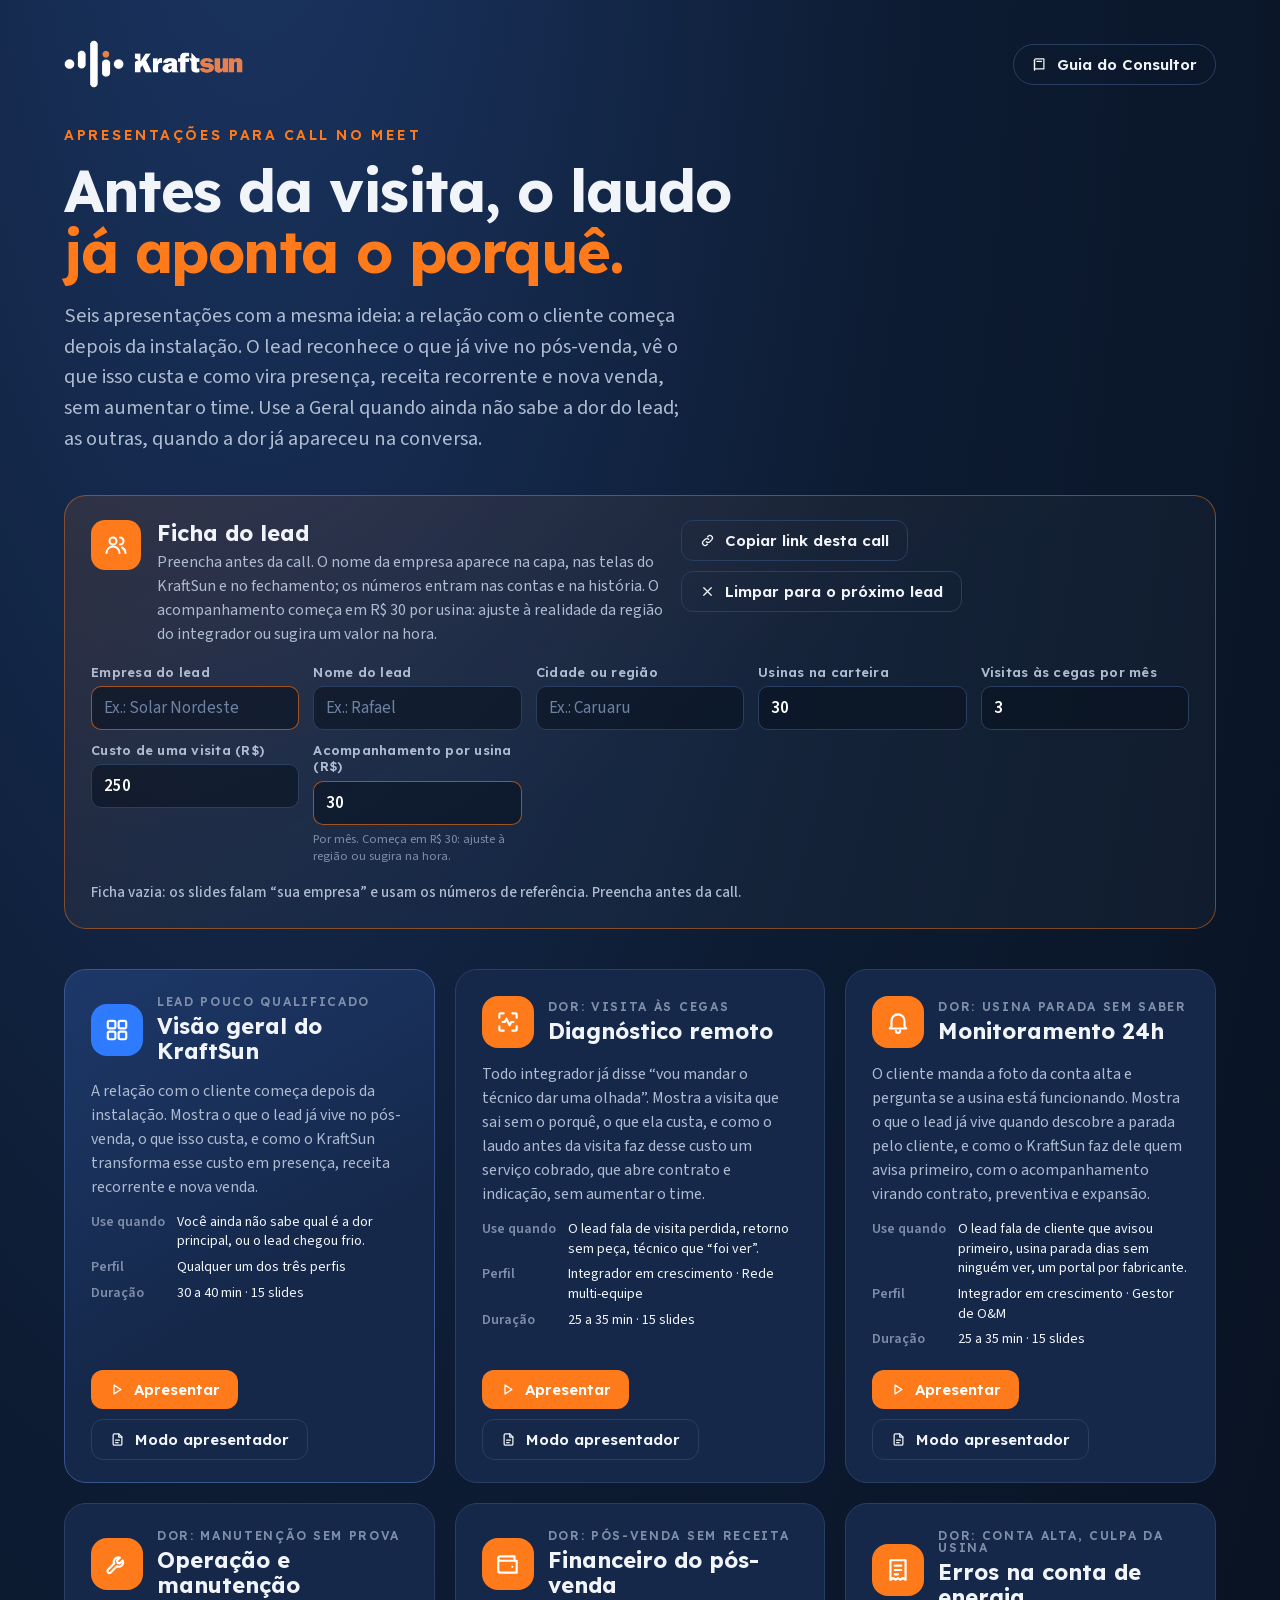
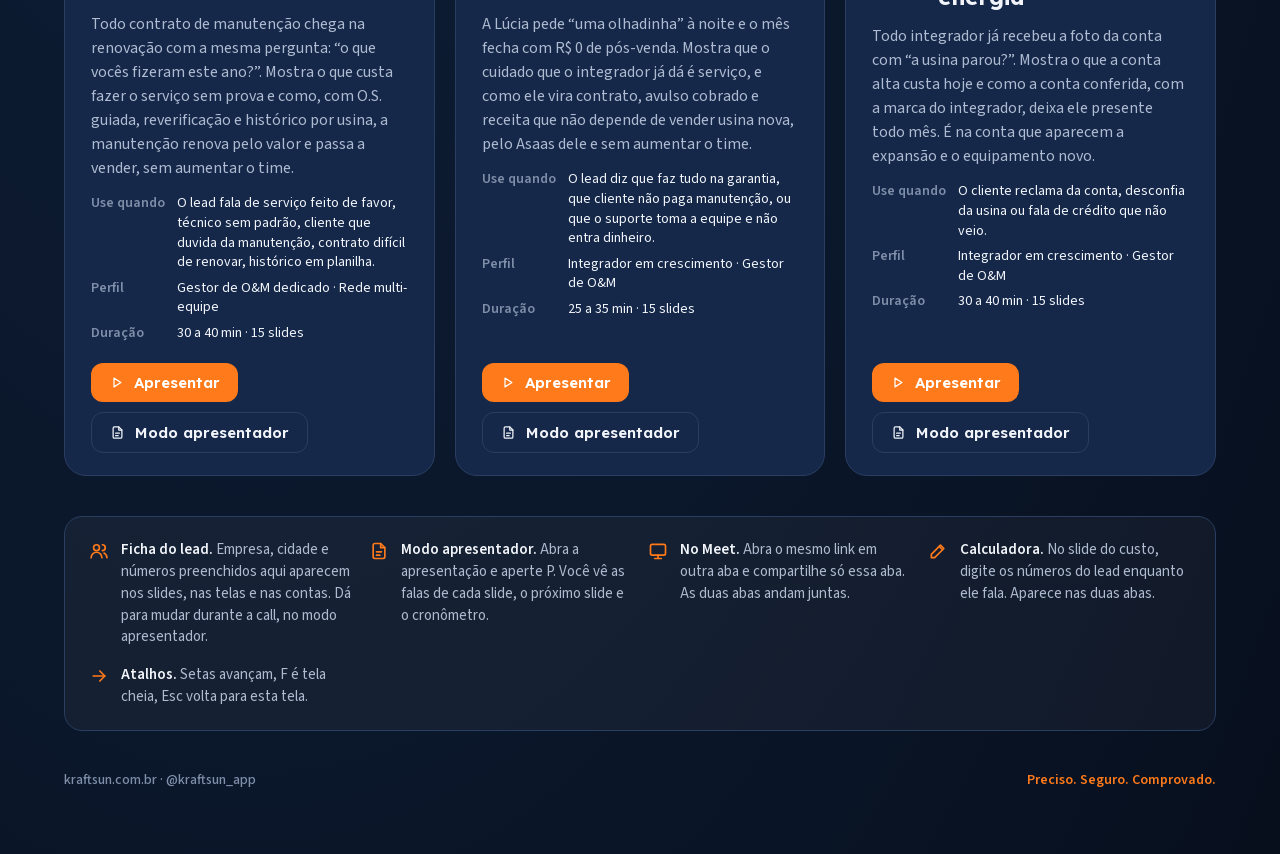
==== commit e8327379: "Add files via upload" ====
--- a/apresentacao/index.html
+++ b/apresentacao/index.html
@@ -189,8 +189,8 @@
 .bub.audio .wv{flex:1;height:26px;background:repeating-linear-gradient(90deg,#9AAAC2 0 3px,transparent 3px 7px);-webkit-mask:linear-gradient(90deg,#000 0 40%,rgba(0,0,0,.35) 40%);mask:linear-gradient(90deg,#000 0 40%,rgba(0,0,0,.35) 40%);border-radius:4px}
 .bub small{display:block;text-align:right;font:500 14px/1 var(--text);color:var(--ink-3);margin-top:6px}
 .beats{display:flex;flex-direction:column;gap:0;position:relative}
-.beat{display:grid;grid-template-columns:128px 1fr;gap:26px;padding:0 0 26px;position:relative}
-.beat:not(:last-child)::after{content:"";position:absolute;left:156px;top:34px;bottom:0;width:2px;background:var(--line)}
+.beat{display:grid;grid-template-columns:168px 1fr;gap:26px;padding:0 0 26px;position:relative}
+.beat:not(:last-child)::after{content:"";position:absolute;left:196px;top:34px;bottom:0;width:2px;background:var(--line)}
 .dark .beat:not(:last-child)::after{background:var(--navy-line)}
 .beat .t{font:700 30px/1 var(--display);color:var(--ink-3);text-align:right;font-variant-numeric:tabular-nums;padding-top:4px}
 .dark .beat .t{color:var(--on-dark-3)}
@@ -616,6 +616,159 @@
 .fcard .met .i{flex:none}
 .light .fcard .met{background:var(--green-soft);color:var(--green)}
 
+/* ================= NARRATIVA v3 ================= */
+.st-big{font:700 84px/1.08 var(--display);letter-spacing:-.03em;text-wrap:balance;max-width:1600px}
+.st-big em{font-style:normal;color:var(--orange)}
+.light .st-big em{color:var(--orange-ink)}
+.st-sm{font:400 32px/1.45 var(--text);color:var(--on-dark-2);max-width:1300px;text-wrap:pretty}
+.light .st-sm{color:var(--ink-2)}
+.st-sm b{color:var(--on-dark);font-weight:600}
+.light .st-sm b{color:var(--ink)}
+.bub.photo{padding:8px 8px 8px;display:flex;flex-direction:column;gap:6px;min-width:280px}
+.bub.photo .ph{display:block;width:100%;height:118px;border-radius:12px;background:var(--ph-usina) center/cover no-repeat}
+.bub.photo .cap{font:400 20px/1.35 var(--text);padding:2px 6px 0}
+
+/* a curva da relação */
+.journey{position:relative;width:1680px;height:520px;margin-top:4px}
+.jsvg{position:absolute;left:0;top:0;overflow:visible}
+.jbase{stroke:var(--line);stroke-width:3}
+.dark .jbase{stroke:var(--navy-line)}
+.jt{fill:var(--paper);stroke:var(--ink-3);stroke-width:3}
+.dark .jt{fill:var(--navy);stroke:var(--on-dark-3)}
+.jt.on{fill:var(--orange);stroke:var(--orange)}
+.jline{fill:none;stroke-width:7;stroke-linecap:round}
+.jline.a{stroke:var(--orange)}
+.jline.b{stroke:var(--blue)}
+.jgap{fill:rgba(47,123,255,.10)}
+.dark .jgap{fill:rgba(91,151,255,.14)}
+.jmark{stroke:var(--ink-3);stroke-width:2;stroke-dasharray:6 8}
+.dark .jmark{stroke:var(--on-dark-3)}
+.jdot{stroke:#fff;stroke-width:3}
+.jdot.a{fill:var(--orange)} .jdot.b{fill:var(--blue)}
+html.anim .slide.is-active .jline{stroke-dasharray:1;stroke-dashoffset:1;animation:jdraw 1.8s var(--ease) forwards}
+html.anim .slide.is-active .jline.a{animation-delay:.5s} html.anim .slide.is-active .jline.b{animation-delay:1.1s}
+html.anim .slide.is-active .jgap,html.anim .slide.is-active .jgap-t,html.anim .slide.is-active .jtag.b,html.anim .slide.is-active .jdot{opacity:0;animation:jfade .9s ease forwards}
+html.anim .slide.is-active .jtag.a{opacity:0;animation:jfade .8s ease .9s forwards}
+html.anim .slide.is-active .jdot{animation-delay:1.6s}
+html.anim .slide.is-active .jtag.b{animation-delay:2.2s}
+html.anim .slide.is-active .jgap{animation-delay:2.6s}
+html.anim .slide.is-active .jgap-t{animation-delay:3s}
+@keyframes jdraw{to{stroke-dashoffset:0}}
+@keyframes jfade{to{opacity:1}}
+.jtag{position:absolute;transform:translateX(-50%);white-space:nowrap;padding:9px 16px;border-radius:999px;font:700 21px/1 var(--display);color:#fff}
+.jtag.a{background:var(--orange)}
+.jtag.b{background:var(--blue)}
+.jtag.m{background:transparent;color:var(--ink-2);font:600 17px/1 var(--display);letter-spacing:.12em;text-transform:uppercase;padding:0 0 0 0;transform:translate(-50%,-6px)}
+.dark .jtag.m{color:var(--on-dark-2)}
+.jgap-t{position:absolute;transform:translate(-50%,-50%);width:520px;text-align:center;font:600 25px/1.35 var(--display);color:#1F5ED6;text-wrap:balance}
+.dark .jgap-t{color:#A9C6FF}
+.jls{position:absolute;left:0;right:0;top:452px;height:40px}
+.jl{position:absolute;transform:translateX(-50%);white-space:nowrap;font:600 20px/1 var(--display);color:var(--ink-2)}
+.dark .jl{color:var(--on-dark-2)}
+.jl.on{color:var(--orange-ink)}
+.dark .jl.on{color:var(--orange)}
+
+/* você já viveu isso? */
+.recall{flex:1;display:grid;grid-template-columns:repeat(3,minmax(0,1fr));gap:22px;align-content:center}
+.rc{position:relative;display:flex;flex-direction:column;gap:12px;padding:28px 30px 30px;border-radius:22px;background:var(--card);border:2px solid var(--line);cursor:pointer;transition:border-color .2s,background .2s,transform .2s var(--ease);user-select:none;outline:none}
+.dark .rc{background:var(--navy-2);border-color:var(--navy-line)}
+.rc:hover{transform:translateY(-3px);border-color:#B9C5D6}
+.dark .rc:hover{border-color:#3A5282}
+.rc:focus-visible{border-color:var(--orange)}
+.rc-ic{width:52px;height:52px;border-radius:14px;display:grid;place-items:center;background:var(--navy);color:#fff;font-size:26px}
+.dark .rc-ic{background:var(--navy-3);box-shadow:inset 0 0 0 2px var(--blue)}
+.rc b{font:700 31px/1.2 var(--display);letter-spacing:-.01em;padding-right:10px}
+.rc p{font:400 23px/1.42 var(--text);color:var(--ink-2);padding-right:34px}
+.dark .rc p{color:var(--on-dark-2)}
+.rc-ok{position:absolute;top:22px;right:22px;display:inline-flex;align-items:center;gap:8px;padding:8px 14px;border-radius:999px;background:var(--orange);color:#fff;font:700 16px/1 var(--display);opacity:0;transform:scale(.8);transition:opacity .25s,transform .25s var(--ease)}
+.rc.on{border-color:var(--orange);background:#FFF4EB}
+.dark .rc.on{background:#2A2A3A;border-color:var(--orange)}
+.rc.on .rc-ic{background:var(--orange);box-shadow:none}
+.rc.on .rc-ok{opacity:1;transform:none}
+.rc-go{position:absolute;right:18px;bottom:18px;appearance:none;border:1.5px solid var(--line);background:transparent;color:var(--ink-3);width:40px;height:40px;border-radius:50%;display:grid;place-items:center;font-size:18px;cursor:pointer}
+.dark .rc-go{border-color:var(--navy-line);color:var(--on-dark-3)}
+.rc-go:hover{border-color:var(--orange);color:var(--orange)}
+.rc-foot{display:flex;align-items:center;justify-content:space-between;gap:30px;flex-wrap:wrap}
+.rc-count{display:flex;align-items:center;gap:16px;font:500 25px/1.3 var(--text);color:var(--ink-2)}
+.dark .rc-count{color:var(--on-dark-2)}
+.rc-n{display:inline-flex;align-items:baseline;gap:8px;padding:10px 20px;border-radius:16px;background:var(--navy);color:#fff;font:600 22px/1 var(--display)}
+.dark .rc-n{background:var(--orange)}
+.rc-n b{font:800 40px/1 var(--display);color:var(--orange);font-variant-numeric:tabular-nums}
+.dark .rc-n b{color:#fff}
+
+/* o ciclo do pós-venda que vende */
+.fw{position:relative;width:1680px;height:600px;margin-top:-6px}
+.fw-svg{position:absolute;left:0;top:0;overflow:visible}
+.fw-ring0{fill:none;stroke:var(--line);stroke-width:14;opacity:.5}
+.dark .fw-ring0{stroke:var(--navy-line)}
+.fw-ring{fill:none;stroke:var(--orange);stroke-width:4;stroke-dasharray:14 16;opacity:.9}
+html.anim .slide.is-active .fw-ring{animation:fwflow 7s linear infinite}
+@keyframes fwflow{to{stroke-dashoffset:-600}}
+.fw-ar{fill:var(--orange)}
+.fw-core{position:absolute;left:840px;top:300px;width:320px;height:320px;margin:-160px 0 0 -160px;border-radius:50%;background:var(--card);border:2px solid var(--line);box-shadow:0 30px 60px rgba(13,28,51,.14);display:flex;flex-direction:column;align-items:center;justify-content:center;gap:12px;text-align:center;padding:30px}
+.dark .fw-core{background:#F7F9FC;color:var(--ink);border-color:transparent}
+.fw-core .logo{width:150px;height:40px;background-position:center}
+.fw-core b{font:700 27px/1.2 var(--display);text-wrap:balance}
+.fw-core small{font:600 19px/1.3 var(--display);color:var(--orange-ink)}
+.fw-n{position:absolute;transform:translate(-50%,-50%);width:390px;display:flex;align-items:center;gap:16px;padding:16px 20px;border-radius:20px;background:var(--card);border:1.5px solid var(--line);box-shadow:0 16px 34px rgba(13,28,51,.10)}
+.dark .fw-n{background:var(--navy-2);border-color:var(--navy-line)}
+html.anim .slide.is-active .fw-n.rv-s{animation-name:fwpop}
+@keyframes fwpop{0%{opacity:0;transform:translate(-50%,-50%) scale(.86)}60%{opacity:1;transform:translate(-50%,-50%) scale(1.03)}100%{opacity:1;transform:translate(-50%,-50%)}}
+.fw-n b{display:block;font:700 27px/1.15 var(--display)}
+.fw-n small{display:block;font:400 20px/1.35 var(--text);color:var(--ink-2);margin-top:4px}
+.dark .fw-n small{color:var(--on-dark-2)}
+
+/* oportunidades na carteira */
+.opps{flex:1;display:grid;grid-template-columns:repeat(3,minmax(0,1fr));gap:22px;align-items:stretch}
+.op{display:flex;flex-direction:column;gap:12px;padding:24px 26px 22px;border-radius:24px;background:var(--card);border:1.5px solid var(--line)}
+.dark .op{background:var(--navy-2);border-color:var(--navy-line)}
+.op-tag{display:inline-flex;align-items:center;gap:8px;padding:8px 14px;border-radius:999px;background:var(--orange-soft);color:var(--orange-ink);font:700 16px/1 var(--display);letter-spacing:.1em;text-transform:uppercase}
+.dark .op-tag{background:rgba(255,122,26,.16);color:#FFB27A}
+.op h3{font:700 29px/1.18 var(--display)}
+.op p{font:400 22px/1.42 var(--text);color:var(--ink-2)}
+.dark .op p{color:var(--on-dark-2)}
+.op-offer{margin-top:auto;padding:14px 16px;border-radius:14px;background:var(--green-soft);color:#0F6B47;font:600 20px/1.35 var(--display)}
+.dark .op-offer{background:rgba(43,182,115,.14);color:#86E3B6}
+.op-note{display:flex;align-items:center;gap:12px;font:500 21px/1.4 var(--text);color:var(--ink-2)}
+.dark .op-note{color:var(--on-dark-2)}
+.op-note .i{color:var(--green-2);font-size:24px}
+.mc{border-radius:14px;background:#EEF3FB;padding:12px 14px 10px;flex:1;display:flex;flex-direction:column;min-height:170px}
+.dark .mc{background:rgba(255,255,255,.05)}
+.mc-leg{display:flex;gap:14px;font:600 16px/1 var(--display);color:var(--ink-2);margin-bottom:8px}
+.dark .mc-leg{color:var(--on-dark-2)}
+.lg::before{content:"";display:inline-block;width:12px;height:12px;border-radius:3px;margin-right:6px;vertical-align:-1px}
+.lg.g::before{background:var(--blue)} .lg.c::before{background:var(--orange)} .lg.up::before{background:var(--green-2)} .lg.dn::before{background:var(--red)}
+.mc-plot{display:flex;gap:10px;flex:1;min-height:140px;align-items:stretch}
+.mc-col{flex:1;display:flex;flex-direction:column;gap:6px;align-items:center}
+.mc-col span{font:600 15px/1 var(--display);color:var(--ink-3)}
+.mc-bars{flex:1;width:100%;display:flex;gap:3px;align-items:flex-end;justify-content:center}
+.mc-bars i{display:block;flex:1;max-width:22px;border-radius:5px 5px 2px 2px;transform-origin:bottom}
+.mc-bars i.g{background:var(--blue)} .mc-bars i.c{background:var(--orange)} .mc-bars i.up{background:var(--green-2);max-width:30px} .mc-bars i.dn{background:var(--red);max-width:30px}
+.mc-chat{justify-content:center;gap:12px;padding:18px 16px}
+.mb{max-width:88%;padding:12px 16px;border-radius:14px;font:400 21px/1.35 var(--text);background:#fff;color:var(--ink);align-self:flex-start;border-top-left-radius:4px}
+.mb.b{align-self:flex-end;background:#DCEBFF;border-top-left-radius:14px;border-top-right-radius:4px}
+.mc-money{justify-content:center;gap:8px;padding:18px}
+.mc-money b{font:800 44px/1 var(--display);color:var(--green);letter-spacing:-.02em}
+.dark .mc-money b{color:#86E3B6}
+.mc-money>span{font:500 18px/1.35 var(--text);color:var(--ink-2)}
+.dark .mc-money>span{color:var(--on-dark-2)}
+
+/* se nada mudar */
+.stay{flex:1;display:flex;flex-direction:column;justify-content:center;gap:26px}
+.sy-grid{display:grid;grid-template-columns:repeat(4,minmax(0,1fr));gap:20px}
+.sy{display:flex;flex-direction:column;gap:12px;padding:28px 28px 26px;border-radius:22px;background:var(--navy-2);border:1.5px solid var(--navy-line);border-top:6px solid var(--red)}
+.light .sy{background:var(--card);border-color:var(--line);border-top-color:var(--red)}
+.sy b{font:800 50px/1.05 var(--display);letter-spacing:-.02em;color:#FF9C8A;font-variant-numeric:tabular-nums}
+.light .sy b{color:var(--red)}
+.sy>span{font:400 22px/1.4 var(--text);color:var(--on-dark-2)}
+.light .sy>span{color:var(--ink-2)}
+.sy-alt{display:flex;align-items:center;gap:20px;padding:22px 28px;border-radius:22px;background:rgba(43,182,115,.12);border:1.5px solid rgba(43,182,115,.45)}
+.light .sy-alt{background:var(--green-soft);border-color:#9FD9BD}
+.sy-alt p{font:600 28px/1.35 var(--display);color:#CFF5E2}
+.light .sy-alt p{color:#0F6B47}
+.sy-alt p b{color:#fff}
+.light .sy-alt p b{color:var(--green)}
+
 /* ================= FICHA DO LEAD (hub e modo apresentador) ================= */
 .ficha{display:flex;flex-direction:column;gap:18px;padding:24px 26px;border-radius:22px;background:linear-gradient(150deg,rgba(255,122,26,.12),rgba(255,255,255,.03) 55%);border:1.5px solid rgba(255,122,26,.45)}
 .ficha-h{display:flex;gap:16px;align-items:flex-start;flex-wrap:wrap}
@@ -699,10 +852,12 @@
   .slide *{animation:none!important}
 }
 
+.nw{white-space:nowrap}
+
 :root{--ph-usina:url([data-uri]);--ph-tecnico:url([data-uri]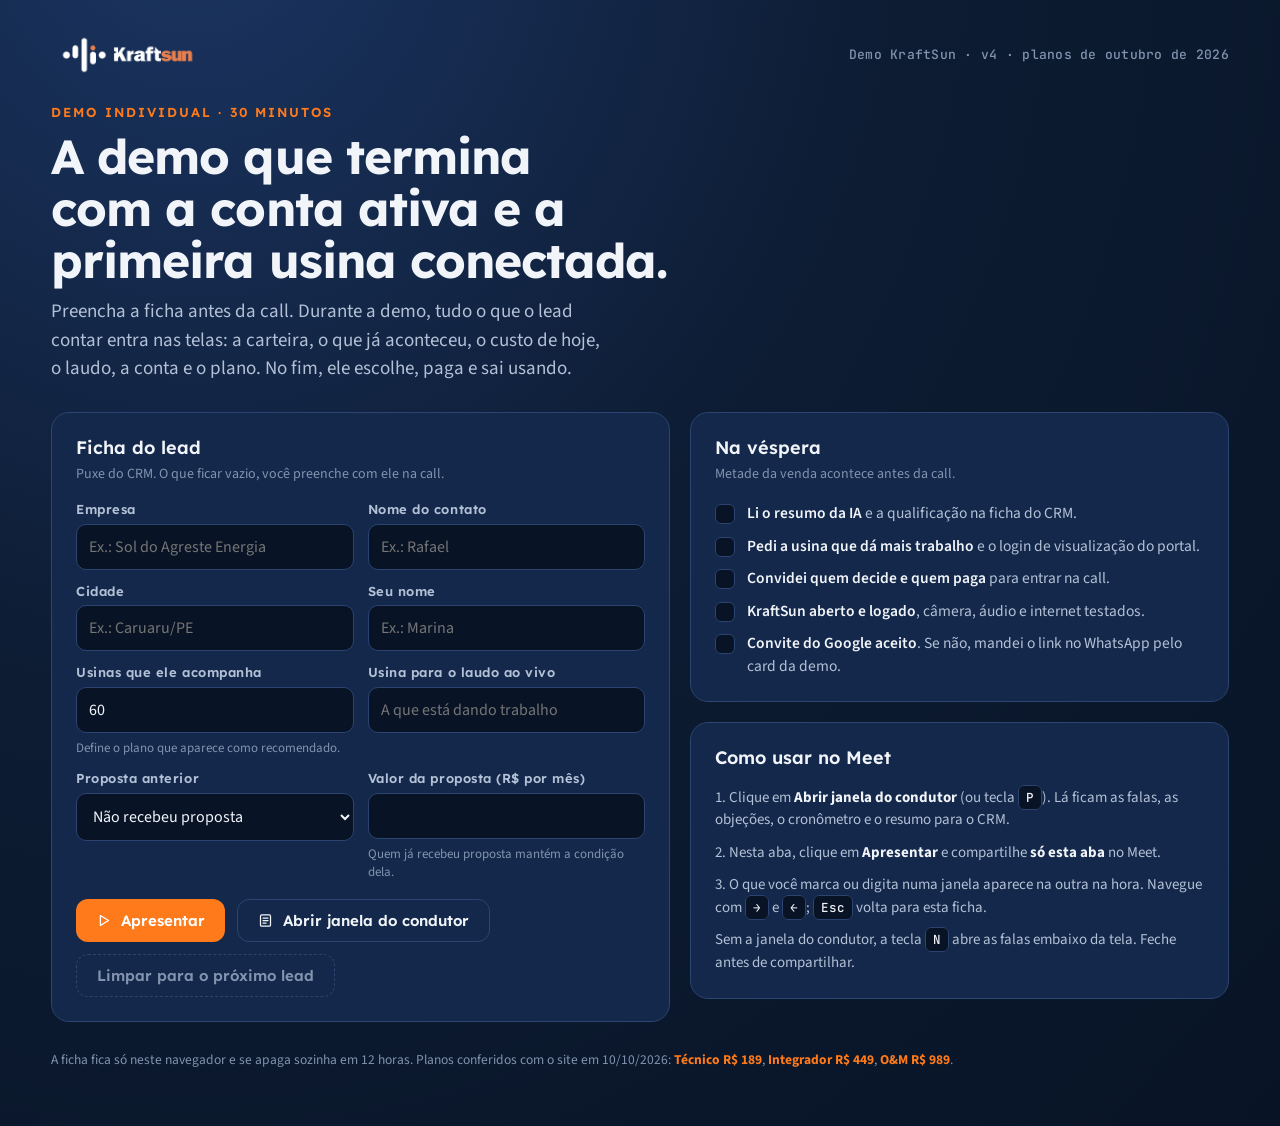
==== commit c303c2ab: "Apresentação da demo v4: planos novos e demo que termina na ativação Uma demo só, de 12 telas, no lu" ====
--- a/apresentacao/index.html
+++ b/apresentacao/index.html
@@ -2,1099 +2,1303 @@
 <html lang="pt-BR">
 <head>
 <meta charset="utf-8">
-<meta name="viewport" content="width=device-width, initial-scale=1, viewport-fit=cover">
+<meta name="viewport" content="width=device-width,initial-scale=1,viewport-fit=cover">
 <meta name="robots" content="noindex, nofollow">
-<meta name="description" content="Apresentações comerciais do KraftSun para calls com integradores.">
-<meta name="theme-color" content="#0D1C33">
-<link rel="icon" type="image/png" href="[data-uri]">
-<link rel="apple-touch-icon" href="[data-uri]">
+<link rel="icon" type="image/png" href="/favicon-32x32.png">
 <title>Apresentações KraftSun</title>
-<style>@font-face{font-family:"Lexend";src:url([data-uri]) format("woff2");font-weight:300 800;font-style:normal;font-display:swap}
-@font-face{font-family:"Source Sans 3";src:url([data-uri]) format("woff2");font-weight:400 700;font-style:normal;font-display:swap}
+<link rel="preconnect" href="https://fonts.googleapis.com">
+<link rel="preconnect" href="https://fonts.gstatic.com" crossorigin>
+<link rel="stylesheet" href="https://fonts.googleapis.com/css2?family=Lexend:wght@400;500;600;700;800&family=Source+Sans+3:wght@400;600;700&family=JetBrains+Mono:wght@500&display=swap">
+<style>
+/* Layout: palco 16:9 (1920x1080) escalado na janela; janela do condutor com o palco + falas; ficha da demo antes de apresentar.
+   Visual de marca KraftSun, um só tema (navy e laranja), cores todas explícitas. */
 :root{
-  --navy:#0D1C33; --navy-2:#15284A; --navy-3:#1C3258; --navy-line:#2A3E62; --night:#070F1D;
-  --on-dark:#F1F4F9; --on-dark-2:#AEBBD0; --on-dark-3:#7F8FA9;
-  --paper:#E8EDF4; --card:#F7F9FC; --ink:#0E1C33; --ink-2:#4B5B74; --ink-3:#7A889E; --line:#CFD8E5;
-  --orange:#FF7A1A; --orange-ink:#C2560A; --orange-soft:#FFE6D2; --orange-glow:rgba(255,122,26,.18);
-  --blue:#2F7BFF; --blue-2:#5B97FF; --blue-soft:#DCE7FB;
-  --green:#138A5B; --green-2:#2BB673; --green-soft:#D6EFE3;
-  --red:#D64545; --red-soft:#FBE1E1;
+  --navy:#0D1C33; --navy-2:#13284A; --navy-3:#1B3560; --line-d:#2B4470; --night:#081325;
+  --on:#F1F4F9; --on-2:#B3C1D6; --on-3:#8193AE;
+  --paper:#EEF2F7; --card:#FFFFFF; --ink:#0E1C33; --ink-2:#46566F; --ink-3:#74839B; --line:#D3DCE8;
+  --orange:#FF7A1A; --orange-hi:#FF9A4D; --orange-ink:#BF540A; --orange-soft:#FFE9D8; --orange-glow:rgba(255,122,26,.22);
+  --green:#1E8A5A; --green-hi:#38C483; --green-soft:#DCF1E5;
+  --amber:#B87A08; --amber-hi:#F2B33D; --amber-soft:#FBEED0;
+  --red:#C0392B; --red-hi:#F0705F; --red-soft:#FBE2DE;
   --display:"Lexend","Segoe UI",system-ui,sans-serif;
   --text:"Source Sans 3","Segoe UI",system-ui,sans-serif;
+  --mono:"JetBrains Mono",ui-monospace,"SF Mono",Menlo,monospace;
   --ease:cubic-bezier(.2,.75,.2,1);
-  color-scheme:light;
+  color-scheme:dark;
 }
+*{box-sizing:border-box}
+[hidden]{display:none!important}
 html,body{height:100%}
-[hidden]{display:none!important}
-body.deckmode{overflow:hidden}
-body{margin:0;background:var(--night);color:var(--ink);font-family:var(--text);-webkit-font-smoothing:antialiased}
-*{box-sizing:border-box}
-h1,h2,h3,h4,p,ul,ol,figure{margin:0}
+body{margin:0;background:var(--night);color:var(--on);font-family:var(--text);-webkit-font-smoothing:antialiased}
+h1,h2,h3,h4,p,ul,ol{margin:0}
 ul,ol{padding:0;list-style:none}
-img{max-width:100%;display:block}
-button{font:inherit}
+button{font:inherit;color:inherit;cursor:pointer}
+input,textarea,select{font:inherit;color:inherit}
+:focus-visible{outline:3px solid var(--orange);outline-offset:3px}
+.logo{display:block;background:no-repeat left center/contain}
+.logo.w{background-image:url([data-uri])}
+.logo.n{background-image:url([data-uri])}
 svg.i{width:1em;height:1em;fill:none;stroke:currentColor;stroke-width:2;stroke-linecap:round;stroke-linejoin:round;flex:none}
-.logo{display:block;background:no-repeat left center/contain}
-.logo.w{background-image:var(--logo-w)} .logo.n{background-image:var(--logo-n)}
-
-/* ================= HUB ================= */
-#hub{min-height:100%;background:radial-gradient(ellipse at 20% -10%,#1B3563 0%,var(--navy) 45%,var(--night) 100%);color:var(--on-dark);padding-inline:clamp(16px,5vw,72px);padding-block:40px 64px}
-.hub-in{max-width:1240px;margin:0 auto;display:flex;flex-direction:column;gap:40px}
+
+/* ================= FICHA (antes da call) ================= */
+#hub{min-height:100%;padding-inline:clamp(16px,4vw,56px);padding-block:32px 56px;background:radial-gradient(ellipse at 15% -10%,#1B3563 0%,var(--navy) 46%,var(--night) 100%)}
+.hub-in{max-width:1200px;margin:0 auto;display:flex;flex-direction:column;gap:28px}
 .hub-top{display:flex;align-items:center;justify-content:space-between;gap:16px;flex-wrap:wrap}
-.hub-top .logo{width:180px;height:48px}
-.hub-top a{color:var(--on-dark);text-decoration:none;font:600 15px/1 var(--display);display:inline-flex;align-items:center;gap:10px;padding:12px 18px;border-radius:999px;border:1.5px solid var(--navy-line);transition:border-color .2s,background .2s}
-.hub-top a:hover{border-color:var(--orange);background:rgba(255,122,26,.08)}
-.hub-hero{display:flex;flex-direction:column;gap:18px;max-width:900px}
-.hub-hero .eyebrow{font:600 14px/1 var(--display);letter-spacing:.18em;text-transform:uppercase;color:var(--orange)}
-.hub-hero h1{font:700 clamp(32px,5vw,58px)/1.06 var(--display);letter-spacing:-.025em;text-wrap:balance}
-.hub-hero h1 em{font-style:normal;color:var(--orange)}
-.hub-hero p{font:400 clamp(17px,1.6vw,21px)/1.5 var(--text);color:var(--on-dark-2);max-width:62ch}
-.hub-grid{display:grid;grid-template-columns:repeat(auto-fill,minmax(min(100%,360px),1fr));gap:20px}
-.dcard{position:relative;display:flex;flex-direction:column;gap:14px;padding:26px 26px 22px;border-radius:22px;background:var(--navy-2);border:1.5px solid var(--navy-line);transition:transform .25s var(--ease),border-color .25s,box-shadow .25s}
-.dcard:hover{transform:translateY(-3px);border-color:#3D5586;box-shadow:0 18px 40px rgba(0,0,0,.25)}
-.dcard.geral{background:linear-gradient(150deg,#1D3869 0%,var(--navy-2) 60%);border-color:#3A5590}
-.dcard-h{display:flex;align-items:center;gap:14px}
-.dcard-h .ic{width:52px;height:52px;border-radius:16px;display:grid;place-items:center;font-size:26px;color:#fff;background:var(--orange);flex:none}
-.dcard.geral .dcard-h .ic{background:var(--blue)}
-.dcard-h small{display:block;font:600 12px/1 var(--display);letter-spacing:.14em;text-transform:uppercase;color:var(--on-dark-3);margin-bottom:6px}
-.dcard-h h2{font:700 22px/1.15 var(--display)}
-.dcard p{font:400 16px/1.5 var(--text);color:var(--on-dark-2)}
-.dcard dl{display:grid;grid-template-columns:auto 1fr;gap:6px 12px;margin:0;font:400 14px/1.4 var(--text)}
-.dcard dt{color:var(--on-dark-3);font-weight:600}
-.dcard dd{margin:0;color:var(--on-dark)}
-.dcard-a{display:flex;gap:10px;margin-top:auto;padding-top:6px;flex-wrap:wrap}
-.btn{appearance:none;border:0;cursor:pointer;display:inline-flex;align-items:center;gap:10px;padding:12px 18px;border-radius:12px;font:600 15px/1 var(--display);text-decoration:none;transition:background .2s,transform .15s}
+.hub-top .logo{width:168px;height:46px}
+.hub-top .ver{font:500 13px/1.3 var(--mono);color:var(--on-3);letter-spacing:.02em}
+.hub-hero{display:flex;flex-direction:column;gap:12px;max-width:760px}
+.hub-hero .k{font:600 13px/1 var(--display);letter-spacing:.16em;text-transform:uppercase;color:var(--orange)}
+.hub-hero h1{font:700 clamp(30px,4.4vw,48px)/1.08 var(--display);letter-spacing:-.02em;text-wrap:balance}
+.hub-hero p{font-size:clamp(16px,1.5vw,19px);line-height:1.5;color:var(--on-2);max-width:62ch}
+.hub-grid{display:grid;grid-template-columns:minmax(0,1.15fr) minmax(0,1fr);gap:20px;align-items:start}
+.panel{background:var(--navy-2);border:1px solid var(--line-d);border-radius:18px;padding:24px;display:flex;flex-direction:column;gap:18px;min-width:0}
+.panel h2{font:600 18px/1.2 var(--display)}
+.panel h2 small{display:block;font:400 14px/1.4 var(--text);color:var(--on-3);margin-top:6px}
+.fgrid{display:grid;grid-template-columns:1fr 1fr;gap:14px}
+.f{display:flex;flex-direction:column;gap:6px;min-width:0}
+.f.full{grid-column:1/-1}
+.f label{font:600 13px/1.2 var(--display);letter-spacing:.04em;color:var(--on-2)}
+.f input,.f select{background:var(--night);border:1.5px solid var(--line-d);border-radius:10px;padding:11px 12px;font-size:16px;color:var(--on);min-width:0;width:100%}
+.f input:focus,.f select:focus{border-color:var(--orange);outline:none}
+.f .hint{font-size:13px;color:var(--on-3);line-height:1.4}
+.chk{display:flex;flex-direction:column;gap:10px}
+.chk li{display:flex;gap:12px;align-items:flex-start;font-size:15.5px;line-height:1.45;color:var(--on-2)}
+.chk li b{color:var(--on);font-weight:600}
+.chk .bx{width:20px;height:20px;border-radius:6px;border:1.5px solid var(--line-d);flex:none;margin-top:2px;display:grid;place-items:center;font-size:13px;color:transparent;background:var(--night)}
+.chk li.on .bx{background:var(--orange);border-color:var(--orange);color:#fff}
+.chk li{cursor:pointer}
+.acts{display:flex;flex-wrap:wrap;gap:12px}
+.btn{appearance:none;border:0;display:inline-flex;align-items:center;justify-content:center;gap:10px;padding:13px 20px;border-radius:12px;font:600 15px/1 var(--display);text-decoration:none;transition:background .2s,transform .15s,border-color .2s}
 .btn:active{transform:scale(.98)}
 .btn-o{background:var(--orange);color:#fff}
 .btn-o:hover{background:#FF8B36}
-.btn-g{background:transparent;color:var(--on-dark);border:1.5px solid var(--navy-line)}
-.btn-g:hover{border-color:var(--on-dark-3)}
-.btn:focus-visible,.dcard a:focus-visible{outline:2px solid var(--orange);outline-offset:2px}
-.hub-help{display:grid;grid-template-columns:repeat(auto-fit,minmax(min(100%,260px),1fr));gap:16px;padding:22px 24px;border-radius:18px;background:rgba(255,255,255,.04);border:1px solid var(--navy-line)}
-.hub-help div{display:flex;gap:12px;align-items:flex-start;font:400 15px/1.45 var(--text);color:var(--on-dark-2)}
-.hub-help b{color:var(--on-dark);font-weight:600}
-.hub-help .i{font-size:20px;color:var(--orange);margin-top:2px}
-.hub-foot{display:flex;justify-content:space-between;gap:12px;flex-wrap:wrap;font:500 14px/1.4 var(--text);color:var(--on-dark-3)}
-.hub-foot b{color:var(--orange);font-weight:600}
+.btn-g{background:transparent;color:var(--on);border:1.5px solid var(--line-d)}
+.btn-g:hover{border-color:var(--on-3)}
+.btn-x{background:transparent;color:var(--on-3);border:1.5px dashed var(--line-d)}
+.how{display:flex;flex-direction:column;gap:10px;font-size:15px;line-height:1.5;color:var(--on-2)}
+.how b{color:var(--on)}
+.how kbd,.kbd{font:500 12.5px/1 var(--mono);padding:3px 7px;border-radius:6px;border:1px solid var(--line-d);background:var(--night);color:var(--on)}
+.hub-foot{font-size:13.5px;color:var(--on-3);line-height:1.5}
+.hub-foot b{color:var(--orange)}
+.warn{font-size:14px;line-height:1.45;color:#FFD3B0;background:rgba(255,122,26,.12);border:1px solid rgba(255,122,26,.4);border-radius:10px;padding:10px 12px}
 
 /* ================= PALCO ================= */
-.viewport{position:fixed;inset:0;overflow:hidden;background:radial-gradient(ellipse at 50% 40%,#0F2140 0%,var(--night) 70%)}
-.stage{position:absolute;left:50%;top:50%;width:1920px;height:1080px;transform:translate(-50%,-50%) scale(var(--s,.5));transform-origin:center;overflow:hidden;border-radius:4px;box-shadow:0 30px 80px rgba(0,0,0,.45)}
-.deck{display:none}
-.deck.on{display:block}
-.slide{position:absolute;inset:0;padding:88px 120px 124px;display:flex;flex-direction:column;gap:40px;opacity:0;visibility:hidden;transition:opacity .45s ease,visibility 0s linear .45s;overflow:hidden}
-.slide.is-active{opacity:1;visibility:visible;transition:opacity .45s ease}
-.slide aside.notes{display:none}
-.dark{background:var(--navy);color:var(--on-dark)}
-.light{background:var(--paper);color:var(--ink)}
-
-/* tipografia de slide */
-.head{display:flex;flex-direction:column;gap:16px}
-.eyebrow{font:600 22px/1 var(--display);letter-spacing:.16em;text-transform:uppercase;color:var(--orange-ink)}
-.dark .eyebrow{color:var(--orange)}
-.title{font:700 60px/1.08 var(--display);letter-spacing:-.022em;text-wrap:balance;max-width:1500px}
-.title em,.o{font-style:normal;color:var(--orange-ink)}
-.dark .title em,.dark .o{color:var(--orange)}
-.lead{font:400 28px/1.45 var(--text);color:var(--ink-2);max-width:1340px;text-wrap:pretty}
-.dark .lead{color:var(--on-dark-2)}
-.hl{position:relative;padding-left:36px;font:600 32px/1.3 var(--display);letter-spacing:-.01em;text-wrap:balance}
-.hl::before{content:"";position:absolute;left:2px;top:.42em;width:16px;height:16px;border-radius:50%;background:var(--orange);box-shadow:0 0 0 6px var(--orange-glow)}
-.label{font:600 20px/1 var(--display);letter-spacing:.14em;text-transform:uppercase;color:var(--ink-2)}
-.dark .label{color:var(--on-dark-2)}
-.tag-ex{position:absolute;right:120px;top:96px;font:600 16px/1 var(--display);letter-spacing:.12em;text-transform:uppercase;color:var(--ink-3);padding:9px 14px;border:1.5px solid var(--line);border-radius:999px}
-.dark .tag-ex{color:var(--on-dark-3);border-color:var(--navy-line)}
-.foot{position:absolute;left:120px;right:120px;bottom:44px;display:flex;align-items:center;justify-content:space-between;font:500 20px/1 var(--text);color:var(--ink-2)}
-.dark .foot{color:var(--on-dark-2)}
-.foot .logo{width:128px;height:34px}
-.foot .pg{font-variant-numeric:tabular-nums;letter-spacing:.04em}
-
-.ic{display:grid;place-items:center;border-radius:50%;flex:none;color:#fff}
-.ic-40{width:40px;height:40px;font-size:20px}
-.ic-48{width:48px;height:48px;font-size:24px}
-.ic-56{width:56px;height:56px;font-size:27px}
-.ic-64{width:64px;height:64px;font-size:30px}
-.ic-80{width:80px;height:80px;font-size:38px}
-.bg-navy{background:var(--navy)} .bg-orange{background:var(--orange)} .bg-blue{background:var(--blue)} .bg-slate{background:var(--navy-3)} .bg-green{background:var(--green)} .bg-red{background:var(--red)}
-
-/* ================= ANIMAÇÃO ================= */
-html.anim .slide.is-active .rv{animation:rv-up .8s var(--ease) both;animation-delay:calc(var(--i,0)*110ms + 150ms)}
-html.anim .slide.is-active .rv-l{animation:rv-left .9s var(--ease) both;animation-delay:calc(var(--i,0)*110ms + 150ms)}
-html.anim .slide.is-active .rv-r{animation:rv-right .9s var(--ease) both;animation-delay:calc(var(--i,0)*110ms + 150ms)}
-html.anim .slide.is-active .rv-s{animation:rv-pop .7s var(--ease) both;animation-delay:calc(var(--i,0)*110ms + 150ms)}
-html.anim .slide.is-active .rv-w{animation:rv-wipe 1.3s var(--ease) both;animation-delay:calc(var(--i,0)*110ms + 150ms)}
-html.anim .slide.is-active .rv-g{animation:rv-grow 1.1s var(--ease) both;animation-delay:calc(var(--i,0)*110ms + 150ms)}
-html.anim .slide.is-active .rv-h{animation:rv-bar 1.2s var(--ease) both;animation-delay:calc(var(--i,0)*110ms + 150ms)}
-@keyframes rv-up{from{opacity:0;transform:translateY(30px)}to{opacity:1;transform:none}}
-@keyframes rv-left{from{opacity:0;transform:translateX(-48px)}to{opacity:1;transform:none}}
-@keyframes rv-right{from{opacity:0;transform:translateX(48px)}to{opacity:1;transform:none}}
-@keyframes rv-pop{0%{opacity:0;transform:scale(.86)}60%{opacity:1;transform:scale(1.03)}100%{opacity:1;transform:none}}
-@keyframes rv-wipe{from{clip-path:inset(0 0 0 100%)}to{clip-path:inset(0 0 0 0)}}
-@keyframes rv-grow{from{transform:scaleX(0)}to{transform:none}}
-@keyframes rv-bar{from{transform:scaleY(0)}to{transform:none}}
-@keyframes pulse{0%{box-shadow:0 0 0 0 rgba(255,122,26,.55)}70%{box-shadow:0 0 0 18px rgba(255,122,26,0)}100%{box-shadow:0 0 0 0 rgba(255,122,26,0)}}
-@keyframes blink{0%,100%{opacity:1}50%{opacity:.35}}
-@keyframes eq{0%,100%{transform:scaleY(.35)}50%{transform:scaleY(1)}}
-
-/* ================= 1 · CAPA ================= */
-.s-cover{justify-content:center;gap:0}
-.cv-photo{position:absolute;top:0;right:0;bottom:0;width:880px;background:var(--ph-usina) center/cover no-repeat}
-.cv-photo.alt{background-image:var(--ph-tecnico)}
-.cv-photo::after{content:"";position:absolute;inset:0;background:linear-gradient(90deg,var(--navy) 0%,rgba(13,28,51,.74) 24%,rgba(13,28,51,.2) 62%,rgba(13,28,51,.4) 100%)}
-.cv-main{position:relative;display:flex;flex-direction:column;gap:38px;max-width:1060px;margin-top:-30px}
-.cv-main .logo{width:280px;height:75px}
-.cv-kick{display:inline-flex;align-self:flex-start;align-items:center;gap:12px;padding:12px 20px;border-radius:999px;background:rgba(255,122,26,.12);border:1.5px solid rgba(255,122,26,.45);color:#FFB27A;font:600 22px/1 var(--display);letter-spacing:.04em}
-.cv-title{font:700 92px/1.03 var(--display);letter-spacing:-.03em;text-wrap:balance}
-.cv-title em{font-style:normal;color:var(--orange)}
-.cv-sub{font:400 34px/1.4 var(--text);color:var(--on-dark-2);max-width:920px;text-wrap:pretty}
-.cv-sub b{color:var(--on-dark);font-weight:600}
-.cv-chip{position:absolute;display:flex;align-items:center;gap:16px;padding:18px 26px 18px 18px;border-radius:18px;background:rgba(247,249,252,.96);color:var(--ink);font:600 24px/1.2 var(--display);box-shadow:0 18px 40px rgba(4,10,22,.35);max-width:520px}
-.cv-chip small{display:block;font:500 18px/1.25 var(--text);color:var(--ink-2);margin-top:4px}
-.cv-chip.a{right:190px;top:290px} .cv-chip.b{right:120px;top:460px} .cv-chip.c{right:240px;top:630px}
-
-/* ================= QUEM É ================= */
-.who{flex:1;display:grid;grid-template-columns:minmax(0,1fr) 700px;gap:80px;align-items:center}
-.who-l{display:flex;flex-direction:column;gap:36px}
-.who-pos{font:600 44px/1.22 var(--display);letter-spacing:-.018em;text-wrap:balance}
-.who-pos em{font-style:normal;color:var(--orange-ink)}
-.who-focus{font:400 30px/1.45 var(--text);color:var(--ink-2);text-wrap:pretty}
-.who-focus b{color:var(--ink);font-weight:600}
-.notis{display:flex;flex-direction:column;gap:14px}
-.notis-row{display:flex;flex-wrap:wrap;gap:12px}
-.noti{display:inline-flex;align-items:center;gap:10px;padding:10px 18px 10px 12px;border-radius:999px;background:var(--card);border:1.5px solid var(--line);font:600 20px/1 var(--display);color:var(--ink-2)}
-.noti .x{width:26px;height:26px;border-radius:50%;background:var(--navy);color:var(--orange);display:grid;place-items:center;font-size:14px}
-.flow3{display:flex;flex-direction:column;gap:0;padding:34px 36px;border-radius:28px;background:var(--navy);color:var(--on-dark);box-shadow:0 30px 60px rgba(13,28,51,.22)}
-.f3{display:grid;grid-template-columns:64px 1fr;gap:22px;align-items:start;position:relative;padding-bottom:30px}
-.f3:last-child{padding-bottom:0}
-.f3:not(:last-child)::after{content:"";position:absolute;left:31px;top:70px;bottom:6px;width:2px;background:linear-gradient(var(--blue),rgba(47,123,255,.2))}
-.f3 .ic{width:64px;height:64px;font-size:30px;background:var(--navy-3);box-shadow:inset 0 0 0 2.5px var(--blue)}
-.f3.last .ic{background:var(--orange);box-shadow:none}
-.f3 h3{font:700 28px/1.15 var(--display);margin-top:4px}
-.f3 p{font:400 22px/1.4 var(--text);color:var(--on-dark-2);margin-top:8px}
-
-/* ================= CENA ================= */
-.scene{flex:1;display:grid;grid-template-columns:560px minmax(0,1fr);gap:80px;align-items:center}
-.phone{position:relative;width:500px;height:650px;border-radius:56px;background:#0A1426;padding:18px;box-shadow:0 0 0 2px #2A3E62,0 40px 80px rgba(0,0,0,.45);justify-self:center}
-.phone-in{width:100%;height:100%;border-radius:40px;background:#E9EEF5;overflow:hidden;display:flex;flex-direction:column}
-.light .phone{box-shadow:0 0 0 2px #C8D2E0,0 40px 80px rgba(13,28,51,.25)}
-.ph-top{display:flex;align-items:center;gap:14px;padding:44px 22px 16px;background:var(--navy);color:#fff}
-.ph-top .av{width:48px;height:48px;border-radius:50%;background:#FFD7BA;color:var(--navy);display:grid;place-items:center;font:700 20px/1 var(--display)}
-.ph-top b{display:block;font:600 22px/1.1 var(--display)}
-.ph-top small{display:block;font:400 16px/1.2 var(--text);color:#AEBBD0;margin-top:4px}
-.chat{flex:1;display:flex;flex-direction:column;gap:14px;padding:22px 18px;overflow:hidden}
-.day-sep{align-self:center;font:600 14px/1 var(--display);letter-spacing:.08em;text-transform:uppercase;color:var(--ink-3);background:#DCE3EE;padding:7px 12px;border-radius:999px}
-.bub{max-width:82%;padding:14px 16px 10px;border-radius:18px;font:400 21px/1.35 var(--text);color:var(--ink);background:#fff;box-shadow:0 1px 0 rgba(13,28,51,.08);align-self:flex-start;border-top-left-radius:6px}
-.bub.me{align-self:flex-end;background:#DCEBFF;border-top-left-radius:18px;border-top-right-radius:6px}
-.bub.audio{display:flex;align-items:center;gap:12px;min-width:300px}
-.bub.audio .pl{width:40px;height:40px;border-radius:50%;background:var(--orange);color:#fff;display:grid;place-items:center;font-size:16px;flex:none}
-.bub.audio .wv{flex:1;height:26px;background:repeating-linear-gradient(90deg,#9AAAC2 0 3px,transparent 3px 7px);-webkit-mask:linear-gradient(90deg,#000 0 40%,rgba(0,0,0,.35) 40%);mask:linear-gradient(90deg,#000 0 40%,rgba(0,0,0,.35) 40%);border-radius:4px}
-.bub small{display:block;text-align:right;font:500 14px/1 var(--text);color:var(--ink-3);margin-top:6px}
-.beats{display:flex;flex-direction:column;gap:0;position:relative}
-.beat{display:grid;grid-template-columns:168px 1fr;gap:26px;padding:0 0 26px;position:relative}
-.beat:not(:last-child)::after{content:"";position:absolute;left:196px;top:34px;bottom:0;width:2px;background:var(--line)}
-.dark .beat:not(:last-child)::after{background:var(--navy-line)}
-.beat .t{font:700 30px/1 var(--display);color:var(--ink-3);text-align:right;font-variant-numeric:tabular-nums;padding-top:4px}
-.dark .beat .t{color:var(--on-dark-3)}
-.beat .b{position:relative;padding-left:34px}
-.beat .b::before{content:"";position:absolute;left:-7px;top:10px;width:18px;height:18px;border-radius:50%;background:var(--paper);box-shadow:inset 0 0 0 3px var(--ink-3)}
-.dark .beat .b::before{background:var(--navy);box-shadow:inset 0 0 0 3px var(--on-dark-3)}
-.beat.bad .b::before{box-shadow:inset 0 0 0 3px var(--red);background:var(--red)}
-.beat.bad .t{color:var(--red)}
-.beat h3{font:700 30px/1.2 var(--display)}
-.beat p{font:400 23px/1.42 var(--text);color:var(--ink-2);margin-top:6px}
-.dark .beat p{color:var(--on-dark-2)}
-
-/* ================= PERGUNTAS ================= */
-.qs{flex:1;display:grid;grid-template-columns:repeat(2,minmax(0,1fr));gap:22px;align-content:center}
-.qs.c3{grid-template-columns:repeat(3,minmax(0,1fr))}
-.q{display:grid;grid-template-columns:64px 1fr;gap:22px;align-items:start;padding:30px 32px;border-radius:24px;background:var(--card);border:1.5px solid var(--line)}
-.dark .q{background:var(--navy-2);border-color:var(--navy-line)}
-.q .n{width:64px;height:64px;border-radius:50%;display:grid;place-items:center;background:var(--orange);color:#fff;font:700 28px/1 var(--display)}
-.q p{font:600 30px/1.3 var(--display);letter-spacing:-.01em;text-wrap:pretty}
-.q small{display:block;font:400 21px/1.4 var(--text);color:var(--ink-2);margin-top:10px}
-.dark .q small{color:var(--on-dark-2)}
-.q.wide{grid-column:1/-1}
-.ask{display:flex;align-items:center;gap:16px;font:500 24px/1.3 var(--text);color:var(--ink-2)}
-.dark .ask{color:var(--on-dark-2)}
-.ask .i{font-size:28px;color:var(--orange)}
-
-/* ================= CALCULADORA ================= */
-.calc{flex:1;display:grid;grid-template-columns:640px minmax(0,1fr);gap:64px;align-items:center}
-.cin{display:flex;flex-direction:column;gap:18px;padding:34px 36px;border-radius:28px;background:var(--card);border:1.5px solid var(--line)}
-.dark .cin{background:var(--navy-2);border-color:var(--navy-line)}
-.cin .label{margin-bottom:6px}
-.fld{display:grid;grid-template-columns:minmax(0,1fr) 230px;gap:18px;align-items:center}
-.fld label{font:500 23px/1.3 var(--text)}
-.fld label small{display:block;font-size:18px;color:var(--ink-3);margin-top:2px}
-.dark .fld label small{color:var(--on-dark-3)}
-.num{display:flex;align-items:center;border-radius:14px;background:#fff;border:2px solid var(--line);overflow:hidden;height:64px}
-.dark .num{background:var(--navy);border-color:var(--navy-line)}
-.num:focus-within{border-color:var(--orange)}
-.num button{appearance:none;border:0;background:transparent;color:var(--ink-2);width:52px;height:100%;font:600 28px/1 var(--display);cursor:pointer}
-.dark .num button{color:var(--on-dark-2)}
-.num button:hover{color:var(--orange)}
-.num span{font:600 22px/1 var(--display);color:var(--ink-3);padding-left:4px}
-.num input{appearance:none;-moz-appearance:textfield;border:0;background:transparent;width:100%;min-width:0;text-align:center;font:700 30px/1 var(--display);color:inherit;font-variant-numeric:tabular-nums;padding:0}
-.num input::-webkit-outer-spin-button,.num input::-webkit-inner-spin-button{-webkit-appearance:none;margin:0}
-.num input:focus{outline:none}
-.cout{display:flex;flex-direction:column;gap:16px}
-.res{display:flex;flex-direction:column;gap:4px;padding:18px 30px 20px;border-radius:24px;background:var(--card);border:1.5px solid var(--line)}
-.dark .res{background:var(--navy-2);border-color:var(--navy-line)}
-.res small{font:600 20px/1.2 var(--display);letter-spacing:.12em;text-transform:uppercase;color:var(--ink-2)}
-.dark .res small{color:var(--on-dark-2)}
-.res b{font:700 56px/1.05 var(--display);letter-spacing:-.03em;font-variant-numeric:tabular-nums}
-.res p{font:400 21px/1.35 var(--text);color:var(--ink-2)}
-.dark .res p{color:var(--on-dark-2)}
-.res.big{background:var(--navy);color:var(--on-dark);border-color:var(--navy)}
-.dark .res.big{background:var(--orange);border-color:var(--orange);color:#fff}
-.res.big small{color:var(--orange)}
-.dark .res.big small{color:#FFE3CE}
-.res.big b{font-size:78px;color:#fff}
-.res.big p{color:var(--on-dark-2)}
-.dark .res.big p{color:#FFF1E6}
-.cmp{font:600 25px/1.5 var(--display)}
-.cmp .pill{display:inline-block;margin-left:6px;padding:8px 16px;border-radius:999px;background:var(--orange-soft);color:var(--orange-ink);font:700 24px/1.1 var(--display);white-space:nowrap}
-.dark .cmp .pill{background:rgba(255,122,26,.18);color:#FFB27A}
-
-/* ================= E SE ================= */
-.wi{flex:1;display:grid;grid-template-columns:minmax(0,1fr) 110px minmax(0,1fr);align-items:center}
-.wcol{display:flex;flex-direction:column;gap:6px;padding:34px 36px 30px;border-radius:26px}
-.wcol.no{background:rgba(13,28,51,.04);border:1.5px dashed #B9C5D6}
-.dark .wcol.no{background:rgba(255,255,255,.03);border-color:#344A72}
-.wcol.yes{background:var(--navy);color:var(--on-dark);box-shadow:0 30px 60px rgba(13,28,51,.22)}
-.dark .wcol.yes{background:#F7F9FC;color:var(--ink)}
-.wcol h3{font:700 32px/1.15 var(--display);padding-bottom:18px;margin-bottom:8px;border-bottom:1.5px solid var(--line)}
-.wcol.yes h3{border-color:var(--navy-line)}
-.dark .wcol.yes h3{border-color:var(--line)}
-.wcol h3 small{display:block;font:600 18px/1 var(--display);letter-spacing:.14em;text-transform:uppercase;margin-bottom:10px;color:var(--ink-3)}
-.wcol.yes h3 small{color:var(--orange)}
-.dark .wcol.no h3{border-color:var(--navy-line)}
-.dark .wcol.no h3 small{color:var(--on-dark-3)}
-.wrow{display:flex;align-items:flex-start;gap:16px;padding:14px 0;font:400 27px/1.35 var(--text)}
-.wcol.no .wrow{color:var(--ink-2)}
-.dark .wcol.no .wrow{color:var(--on-dark-2)}
-.wrow .m{width:34px;height:34px;border-radius:50%;flex:none;display:grid;place-items:center;font-size:18px;margin-top:1px}
-.wcol.no .m{background:#DCE3EE;color:var(--ink-3)}
-.dark .wcol.no .m{background:var(--navy-3);color:var(--on-dark-3)}
-.wcol.yes .m{background:var(--orange);color:#fff}
-.wmid{display:grid;place-items:center}
-.wmid span{width:84px;height:84px;border-radius:50%;display:grid;place-items:center;background:var(--orange);color:#fff;font-size:38px;box-shadow:0 12px 28px rgba(255,122,26,.35)}
-
-/* ================= SOLUÇÃO ================= */
-.sol{flex:1;display:grid;grid-template-columns:minmax(0,1fr) 560px;gap:64px;align-items:center}
-.sol.flip{grid-template-columns:560px minmax(0,1fr)}
-.feats{display:flex;flex-direction:column;gap:16px}
-.feat{display:grid;grid-template-columns:56px 1fr;gap:20px;align-items:start;padding:22px 26px;border-radius:20px;background:var(--card);border:1.5px solid var(--line)}
-.dark .feat{background:var(--navy-2);border-color:var(--navy-line)}
-.feat .ic{background:var(--blue)}
-.feat h3{font:700 26px/1.15 var(--display);margin-top:4px}
-.feat p{font:400 21px/1.4 var(--text);color:var(--ink-2);margin-top:6px}
-.dark .feat p{color:var(--on-dark-2)}
-.nohw{display:flex;align-items:center;gap:14px;font:600 22px/1.3 var(--display);color:var(--ink-2)}
-.dark .nohw{color:var(--on-dark-2)}
-.nohw .i{color:var(--green-2);font-size:26px}
-
-/* ================= UM DIA COM ================= */
-.day{flex:1;display:flex;flex-direction:column;justify-content:center;gap:0;position:relative}
-.dline{position:absolute;left:0;right:0;top:calc(50% - 2px);height:4px;border-radius:4px;background:linear-gradient(90deg,var(--blue),var(--blue-2));transform-origin:left;opacity:.9}
-.dsteps{display:grid;gap:26px;position:relative}
-.dstep{display:flex;flex-direction:column;align-items:flex-start;gap:0}
-.dstep .top{height:270px;display:flex;flex-direction:column;justify-content:flex-end;padding-bottom:30px;width:100%}
-.dstep .bot{padding-top:30px;display:flex;flex-direction:column;gap:10px}
-.dstep .dot{width:26px;height:26px;border-radius:50%;background:var(--orange);box-shadow:0 0 0 7px var(--paper),0 0 0 10px rgba(255,122,26,.35);position:relative;z-index:2;margin-left:6px}
-.dark .dstep .dot{box-shadow:0 0 0 7px var(--navy),0 0 0 10px rgba(255,122,26,.35)}
-.dstep .time{font:700 44px/1 var(--display);color:var(--orange-ink);letter-spacing:-.02em;font-variant-numeric:tabular-nums}
-.dark .dstep .time{color:var(--orange)}
-.dstep h3{font:700 28px/1.18 var(--display);text-wrap:balance}
-.dstep p{font:400 22px/1.42 var(--text);color:var(--ink-2)}
-.dark .dstep p{color:var(--on-dark-2)}
-.notif{display:flex;gap:14px;align-items:flex-start;padding:18px 18px;border-radius:18px;background:#fff;box-shadow:0 14px 34px rgba(13,28,51,.16);font:400 20px/1.35 var(--text);color:var(--ink);max-width:100%}
-.dark .notif{background:#F7F9FC}
-.notif .ic{width:44px;height:44px;font-size:22px;border-radius:12px}
-.notif b{display:block;font:600 21px/1.25 var(--display);margin-bottom:4px}
-.notif small{display:block;font-size:16px;color:var(--ink-3);margin-top:4px}
-
-/* ================= AO VIVO ================= */
-.live{flex:1;display:grid;grid-template-columns:minmax(0,1fr) 620px;gap:80px;align-items:center}
-.live-dot{display:inline-flex;align-items:center;gap:14px;font:700 22px/1 var(--display);letter-spacing:.18em;color:var(--orange)}
-.live-dot i{width:18px;height:18px;border-radius:50%;background:var(--orange)}
-html.anim .s-live.is-active .live-dot i{animation:pulse 1.8s ease-out infinite}
-.live h2{font:700 96px/1.02 var(--display);letter-spacing:-.03em;margin-top:26px;text-wrap:balance}
-.live h2 em{font-style:normal;color:var(--orange)}
-.live p{font:400 30px/1.45 var(--text);color:var(--on-dark-2);margin-top:26px;max-width:880px}
-.chk{display:flex;flex-direction:column;gap:16px}
-.chk>div{display:grid;grid-template-columns:60px 1fr;gap:20px;align-items:center;padding:22px 26px;border-radius:20px;background:var(--navy-2);border:1.5px solid var(--navy-line)}
-.chk .ic{background:var(--orange);width:60px;height:60px;font-size:28px}
-.chk b{display:block;font:700 27px/1.15 var(--display)}
-.chk .d{display:block;font:400 21px/1.4 var(--text);color:var(--on-dark-2);margin-top:4px}
-
-/* ================= BENEFÍCIOS ================= */
-.ben{flex:1;display:grid;grid-template-columns:repeat(4,minmax(0,1fr));gap:22px;align-content:center}
-.ben.c3{grid-template-columns:repeat(3,minmax(0,1fr))}
-.bcard{display:flex;flex-direction:column;gap:14px;padding:30px 28px 32px;border-radius:24px;background:var(--card);border:1.5px solid var(--line)}
-.dark .bcard{background:var(--navy-2);border-color:var(--navy-line)}
-.bcard .ic{background:var(--navy)}
-.dark .bcard .ic{background:var(--orange)}
-.bcard h3{font:700 29px/1.12 var(--display);color:var(--orange-ink)}
-.dark .bcard h3{color:var(--orange)}
-.bcard p{font:400 22px/1.42 var(--text);color:var(--ink-2)}
-.dark .bcard p{color:var(--on-dark-2)}
-.bcard .emo{margin-top:auto;padding-top:16px;border-top:1.5px solid var(--line);font:600 21px/1.35 var(--display);color:var(--ink)}
-.dark .bcard .emo{border-color:var(--navy-line);color:var(--on-dark)}
-.bcard .emo::before{content:"Sensação: ";font-weight:500;color:var(--ink-3)}
-.dark .bcard .emo::before{color:var(--on-dark-3)}
-
-/* ================= PROMESSA ================= */
-.prom{flex:1;display:flex;flex-direction:column;justify-content:center;gap:52px}
-.prom blockquote{margin:0;font:700 78px/1.08 var(--display);letter-spacing:-.03em;color:var(--orange);text-wrap:balance;max-width:1500px}
-.prom-row{display:grid;grid-template-columns:repeat(2,minmax(0,1fr));gap:28px}
-.pcard{display:flex;flex-direction:column;gap:14px;padding:30px 34px;border-radius:24px;background:var(--navy-2);border:1.5px solid rgba(255,122,26,.55)}
-.pcard small{font:600 20px/1 var(--display);letter-spacing:.16em;text-transform:uppercase;color:var(--orange)}
-.pcard p{font:400 26px/1.42 var(--text);color:var(--on-dark)}
-.rbars{display:flex;align-items:flex-end;justify-content:flex-start;gap:34px;height:150px;margin-top:6px;padding-left:6px}
-.rbar{width:130px;display:flex;flex-direction:column;justify-content:flex-end;align-items:center;gap:10px;height:100%}
-.rbar .trk{justify-content:center}
-.rbar i{display:block;width:84px;border-radius:10px 10px 4px 4px;background:var(--navy-line);transform-origin:bottom}
-.rbar.lo i{background:var(--red)}
-.rbar.ok i{background:var(--green-2)}
-.rbar span{font:600 16px/1 var(--display);color:var(--on-dark-2);white-space:nowrap}
-
-/* ================= MÓDULOS ================= */
-.mods{flex:1;display:grid;grid-template-columns:repeat(3,minmax(0,1fr));gap:22px;align-content:center}
-.mod{position:relative;display:flex;flex-direction:column;gap:12px;padding:28px 28px 30px;border-radius:24px;background:var(--card);border:1.5px solid var(--line)}
-.dark .mod{background:var(--navy-2);border-color:var(--navy-line)}
-.mod .ic{background:var(--navy)}
-.dark .mod .ic{background:var(--navy-3);box-shadow:inset 0 0 0 2px var(--blue)}
-.mod h3{font:700 28px/1.15 var(--display)}
-.mod p{font:400 21px/1.42 var(--text);color:var(--ink-2)}
-.dark .mod p{color:var(--on-dark-2)}
-.mod.here{background:var(--orange);border-color:var(--orange);color:#fff}
-.mod.here .ic{background:rgba(255,255,255,.22);box-shadow:none}
-.mod.here p{color:#FFF1E6}
-.mod.here::after{content:"Você está aqui";position:absolute;top:24px;right:24px;font:700 15px/1 var(--display);letter-spacing:.12em;text-transform:uppercase;background:#fff;color:var(--orange-ink);padding:8px 12px;border-radius:999px}
-.mod a{color:inherit;text-decoration:none}
-
-/* ================= PERFIS / PICKER ================= */
-.prof{flex:1;display:grid;grid-template-columns:repeat(3,minmax(0,1fr));gap:24px;align-content:center}
-.pf{display:flex;flex-direction:column;gap:16px;padding:32px 32px 34px;border-radius:26px;background:var(--card);border:1.5px solid var(--line)}
-.dark .pf{background:var(--navy-2);border-color:var(--navy-line)}
-.pf small{font:600 18px/1 var(--display);letter-spacing:.16em;text-transform:uppercase;color:var(--orange-ink)}
-.dark .pf small{color:var(--orange)}
-.pf h3{font:700 32px/1.12 var(--display)}
-.pf .d{font:400 21px/1.4 var(--text);color:var(--ink-3)}
-.dark .pf .d{color:var(--on-dark-3)}
-.pf blockquote{margin:0;font:600 26px/1.32 var(--display);letter-spacing:-.01em;padding-top:16px;border-top:1.5px solid var(--line)}
-.dark .pf blockquote{border-color:var(--navy-line)}
-.pf p{font:400 21px/1.42 var(--text);color:var(--ink-2)}
-.dark .pf p{color:var(--on-dark-2)}
-.pick{flex:1;display:grid;grid-template-columns:repeat(5,minmax(0,1fr));gap:18px;align-content:center}
-.pk{appearance:none;text-align:left;cursor:pointer;display:flex;flex-direction:column;gap:14px;padding:28px 24px 26px;border-radius:24px;background:var(--navy-2);border:1.5px solid var(--navy-line);color:var(--on-dark);transition:transform .2s var(--ease),border-color .2s,background .2s}
-.pk:hover,.pk:focus-visible{transform:translateY(-6px);border-color:var(--orange);background:#1A3056;outline:none}
-.pk .ic{background:var(--orange)}
-.pk h3{font:700 27px/1.15 var(--display)}
-.pk p{font:400 21px/1.4 var(--text);color:var(--on-dark-2)}
-.pk .go{margin-top:auto;font:600 18px/1 var(--display);color:var(--orange);display:flex;align-items:center;gap:8px}
-
-/* ================= PLANOS ================= */
-.plans{display:grid;grid-template-columns:repeat(3,minmax(0,1fr));gap:30px;margin-top:10px}
-.plan{position:relative;display:flex;flex-direction:column;gap:20px;padding:38px 38px 40px;border-radius:24px;background:#FBFCFE;border:1.5px solid var(--line)}
-.plan.best{border:3px solid var(--orange);box-shadow:0 24px 50px rgba(255,122,26,.16)}
-.plan .badge{position:absolute;top:-19px;right:34px;padding:9px 18px;border-radius:999px;background:var(--orange);color:#fff;font:700 17px/1 var(--display);letter-spacing:.12em}
-.plan h3{font:700 30px/1 var(--display)}
-.plan .for{font:400 21px/1.35 var(--text);color:var(--ink-3);margin-top:-8px}
-.price{display:flex;align-items:baseline;gap:6px;font:700 72px/1 var(--display);letter-spacing:-.03em;font-variant-numeric:tabular-nums}
-.price small{font:500 24px/1 var(--text);color:var(--ink-2);letter-spacing:0}
-.plan ul{display:flex;flex-direction:column;gap:12px}
-.plan li{display:flex;gap:14px;align-items:flex-start;font:400 23px/1.35 var(--text);color:var(--ink-2)}
-.plan li .i{color:var(--orange-ink);margin-top:5px;font-size:21px}
-.notes-row{display:flex;flex-wrap:wrap;gap:14px 44px;font:400 24px/1.4 var(--text);color:var(--ink-2)}
-.notes-row b{color:var(--ink);font-weight:700}
-.allin{display:flex;flex-wrap:wrap;gap:10px 12px;align-items:center;font:500 20px/1 var(--text);color:var(--ink-2)}
-.allin b{font-weight:700;color:var(--ink);margin-right:6px}
-.allin span{padding:9px 14px;border-radius:999px;background:var(--card);border:1.5px solid var(--line)}
-
-/* ================= PRÓXIMO PASSO ================= */
-.nx-q{font:700 64px/1.1 var(--display);letter-spacing:-.025em;text-wrap:balance;max-width:1550px}
-.nx-q em{font-style:normal;color:var(--orange)}
-.next{position:relative;display:grid;grid-template-columns:repeat(3,minmax(0,1fr));gap:30px;padding-top:34px}
-.tl{position:absolute;left:0;right:0;top:0;height:4px;border-radius:4px;background:var(--navy-line)}
-.tl i{position:absolute;inset:0;border-radius:4px;background:linear-gradient(90deg,var(--orange),#FFB07A);transform-origin:left}
-.ncard{position:relative;display:flex;flex-direction:column;gap:12px;padding:30px 34px 34px;border-radius:22px;background:var(--navy-2);border:1.5px solid var(--navy-line)}
-.ncard::before{content:"";position:absolute;left:34px;top:-43px;width:22px;height:22px;border-radius:50%;background:var(--orange);box-shadow:0 0 0 7px var(--navy),0 0 0 9px rgba(255,122,26,.4)}
-.ncard small{font:700 20px/1 var(--display);letter-spacing:.16em;color:var(--orange)}
-.ncard h3{font:700 30px/1.15 var(--display)}
-.ncard p{font:400 23px/1.42 var(--text);color:var(--on-dark-2)}
-.close{flex:1;display:flex;align-items:flex-end;justify-content:space-between;gap:60px}
-.close .logo{width:300px;height:80px}
-.sign{font:600 34px/1.2 var(--display);color:var(--orange);white-space:nowrap}
-
-/* ================= MOCKUPS ================= */
-.mk{position:relative;border-radius:22px;background:#FBFCFE;border:1.5px solid #C4D2E8;box-shadow:0 30px 60px rgba(13,28,51,.2);overflow:hidden;color:var(--ink)}
-.dark .mk{border-color:#31466E;box-shadow:0 30px 70px rgba(0,0,0,.4)}
-.mk-bar{display:flex;align-items:center;gap:8px;padding:13px 18px;background:var(--navy);color:#C9D6EA;font:500 16px/1 var(--text)}
-.mk-bar i{width:11px;height:11px;border-radius:50%;background:#2B3F63}
-.mk-bar i:first-child{background:var(--orange)}
-.mk-bar span{margin-left:10px}
-.mk-bar b{color:#fff;font-weight:600}
-.mk-bar .ex{margin-left:auto;font:500 14px/1 var(--text);color:#8FA2C2}
-.mk-body{padding:22px 26px 24px;display:flex;flex-direction:column;gap:16px}
-.mk-h{display:flex;justify-content:space-between;align-items:center;gap:16px}
-.mk-h small{display:block;font:600 15px/1 var(--display);letter-spacing:.12em;text-transform:uppercase;color:var(--blue)}
-.mk-h strong{display:block;font:700 25px/1.2 var(--display);margin-top:6px}
-.brand-slot{display:flex;align-items:center;gap:10px;padding:8px 14px;border-radius:12px;border:2px dashed #C3CFE0;font:700 15px/1 var(--display);letter-spacing:.1em;color:var(--ink-3);white-space:nowrap}
-.brand-slot i{width:26px;height:26px;border-radius:7px;background:linear-gradient(135deg,var(--orange),#FFB07A)}
-.tag{display:inline-flex;align-items:center;gap:8px;padding:8px 14px;border-radius:999px;font:600 16px/1 var(--display);white-space:nowrap}
-.tag.warn{background:var(--orange-soft);color:var(--orange-ink)}
-.tag.ok{background:var(--green-soft);color:var(--green)}
-.tag.bad{background:var(--red-soft);color:var(--red)}
-.tag.info{background:var(--blue-soft);color:#1F5ED6}
-.kpis{display:grid;grid-template-columns:repeat(4,minmax(0,1fr));gap:12px}
-.kpis.c3{grid-template-columns:repeat(3,minmax(0,1fr))}
-.kpi{padding:13px 16px;border-radius:12px;background:#EEF3FB}
-.kpi small{display:block;font:500 16px/1.2 var(--text);color:var(--ink-2)}
-.kpi b{display:block;font:700 27px/1.1 var(--display);margin-top:6px;font-variant-numeric:tabular-nums;white-space:nowrap}
-.kpi b u{text-decoration:none;font:500 16px/1 var(--text);color:var(--ink-2);margin-left:4px}
-.kpi.hot{background:var(--orange-soft)}
-.kpi.good{background:var(--green-soft)}
-.box{border:1.5px solid #DCE4F0;border-radius:14px;overflow:hidden}
-.box-h{padding:11px 16px;background:#F1F5FB;font:600 15px/1 var(--display);letter-spacing:.1em;text-transform:uppercase;color:var(--ink-2);display:flex;justify-content:space-between}
-.ck{display:flex;align-items:center;gap:14px;padding:10px 16px;font:500 19px/1.25 var(--text);border-top:1.5px solid #E4EAF3}
-.box-h+.ck,.ck:first-child{border-top:none}
-.ck .s{width:30px;height:30px;border-radius:50%;display:grid;place-items:center;font-size:16px;color:#fff;flex:none}
-.ck.ok .s{background:var(--green)} .ck.warn .s{background:var(--orange)} .ck.bad .s{background:var(--red)} .ck.info .s{background:var(--blue)}
-.ck.warn{background:#FFF7F0} .ck.bad{background:#FFF3F3}
-.ck span{flex:1;min-width:0}
-.ck em{font-style:normal;font-weight:600;color:var(--ink-2);white-space:nowrap}
-.ck.warn em{color:var(--orange-ink)} .ck.bad em{color:var(--red)}
-.strings{display:flex;align-items:flex-end;gap:16px;height:150px;padding:14px 18px 0}
-.str{flex:1;display:flex;flex-direction:column;align-items:center;justify-content:flex-end;gap:8px;height:100%}
-.trk{flex:1;min-height:0;width:100%;display:flex;align-items:flex-end}
-.str i{display:block;width:100%;border-radius:8px 8px 3px 3px;background:var(--blue);transform-origin:bottom}
-.str.lo i{background:var(--orange)}
-.str span{font:600 15px/1 var(--display);color:var(--ink-2)}
-.str b{font:700 16px/1 var(--display);color:var(--ink)}
-.str.lo b{color:var(--orange-ink)}
-.cause{display:grid;grid-template-columns:44px 1fr;gap:14px;padding:16px 18px;border-radius:14px;background:var(--navy);color:var(--on-dark)}
-.cause .ic{width:44px;height:44px;font-size:22px;background:var(--orange)}
-.cause b{display:block;font:700 20px/1.25 var(--display)}
-.cause p{font:400 18px/1.4 var(--text);color:var(--on-dark-2);margin-top:4px}
-.grid-us{display:grid;grid-template-columns:repeat(4,minmax(0,1fr));gap:12px}
-.us{position:relative;padding:14px 14px 12px;border-radius:14px;background:#fff;border:1.5px solid #DCE4F0;display:flex;flex-direction:column;gap:6px}
-.us::before{content:"";position:absolute;left:0;top:12px;bottom:12px;width:5px;border-radius:0 4px 4px 0;background:var(--green-2)}
-.us.w::before{background:var(--orange)} .us.r::before{background:var(--red)} .us.b::before{background:var(--blue)} .us.g::before{background:#A9B6C9}
-.us b{font:600 16px/1.2 var(--display);padding-left:6px;white-space:nowrap;overflow:hidden;text-overflow:ellipsis}
-.us small{font:500 14px/1.2 var(--text);color:var(--ink-3);padding-left:6px}
-.us .sp{height:30px;margin:2px 0 0 6px;background:linear-gradient(180deg,rgba(43,182,115,.25),rgba(43,182,115,0));clip-path:polygon(0 100%,0 70%,12% 55%,25% 35%,38% 22%,50% 15%,62% 20%,75% 34%,88% 55%,100% 72%,100% 100%)}
-.us.r .sp{background:linear-gradient(180deg,rgba(214,69,69,.25),rgba(214,69,69,0));clip-path:polygon(0 100%,0 70%,12% 55%,25% 35%,34% 30%,36% 96%,100% 96%,100% 100%)}
-.us.w .sp{background:linear-gradient(180deg,rgba(255,122,26,.25),rgba(255,122,26,0))}
-.us.b .sp{background:repeating-linear-gradient(90deg,#DCE7FB 0 6px,transparent 6px 12px);clip-path:none;height:30px}
-.us.r{border-color:#F2B8B8;background:#FFF8F8}
-html.anim .slide.is-active .us.r{animation:blinkborder 1.4s ease-in-out 1.6s 3}
-@keyframes blinkborder{50%{box-shadow:0 0 0 4px rgba(214,69,69,.25)}}
-.toast{position:absolute;right:22px;bottom:22px;display:flex;gap:14px;align-items:flex-start;width:420px;padding:16px 18px;border-radius:18px;background:#fff;box-shadow:0 18px 40px rgba(13,28,51,.3);border:1.5px solid #E1E8F2}
-.toast .ic{width:44px;height:44px;border-radius:12px;font-size:22px;background:var(--green)}
-.toast b{display:block;font:700 18px/1.25 var(--display)}
-.toast p{font:400 17px/1.35 var(--text);color:var(--ink-2);margin-top:3px}
-.toast small{display:block;font:500 14px/1 var(--text);color:var(--ink-3);margin-top:6px}
-.mphone{position:relative;width:360px;height:720px;border-radius:48px;background:#0A1426;padding:14px;box-shadow:0 0 0 2px #2A3E62,0 36px 70px rgba(0,0,0,.35)}
-.mphone-in{width:100%;height:100%;border-radius:36px;background:#F4F7FB;overflow:hidden;display:flex;flex-direction:column}
-.mp-top{padding:40px 20px 16px;background:var(--navy);color:#fff;display:flex;flex-direction:column;gap:10px}
-.mp-top .brand-slot{border-color:#3A5282;color:#C9D6EA;align-self:flex-start;font-size:13px;padding:6px 10px}
-.mp-top b{font:700 21px/1.2 var(--display)}
-.mp-top small{font:400 15px/1.3 var(--text);color:#AEBBD0}
-.mp-body{flex:1;display:flex;flex-direction:column;gap:12px;padding:16px 14px}
-.mp-card{background:#fff;border-radius:16px;padding:14px 16px;border:1.5px solid #E1E8F2;display:flex;flex-direction:column;gap:6px}
-.mp-card small{font:600 13px/1 var(--display);letter-spacing:.1em;text-transform:uppercase;color:var(--ink-3)}
-.mp-card b{font:700 22px/1.2 var(--display)}
-.mp-card p{font:400 15px/1.35 var(--text);color:var(--ink-2)}
-.mp-card.ok{border-color:#BFE6D1;background:#F3FBF7}
-.mp-card.ok b{color:var(--green)}
-.mp-step{display:flex;align-items:center;gap:12px;padding:12px 14px;border-radius:14px;background:#fff;border:1.5px solid #E1E8F2;font:500 16px/1.25 var(--text)}
-.mp-step .s{width:28px;height:28px;border-radius:50%;display:grid;place-items:center;font-size:15px;color:#fff;background:var(--green);flex:none}
-.mp-step.now{border-color:var(--orange);background:#FFF7F0}
-.mp-step.now .s{background:var(--orange)}
-.mp-step.todo .s{background:#C3CFE0}
-.mp-btn{margin-top:auto;padding:15px;border-radius:14px;background:var(--orange);color:#fff;text-align:center;font:700 17px/1 var(--display)}
-.rows{display:flex;flex-direction:column}
-.row{display:grid;grid-template-columns:minmax(0,1fr) auto auto;gap:18px;align-items:center;padding:11px 16px;border-top:1.5px solid #E4EAF3;font:500 18px/1.25 var(--text)}
-.row:first-child{border-top:none}
-.row b{font:700 18px/1 var(--display);font-variant-numeric:tabular-nums;white-space:nowrap}
-.row .who2{display:flex;flex-direction:column;gap:3px;min-width:0}
-.row .who2 small{font-size:14px;color:var(--ink-3)}
-.bill{position:relative;background:#FCFDFE;border-radius:14px;box-shadow:0 2px 0 var(--line),0 24px 50px rgba(13,28,51,.16);padding:28px 32px 24px;rotate:-1.2deg;overflow:hidden;color:var(--ink)}
-.bill-top{display:flex;justify-content:space-between;gap:20px;padding-bottom:16px;border-bottom:2px dashed var(--line)}
-.bill-top small{display:block;font:600 15px/1.2 var(--display);letter-spacing:.14em;text-transform:uppercase;color:var(--ink-2)}
-.bill-top strong{display:block;font:700 25px/1.25 var(--display);margin-top:6px}
-.bill-uc{text-align:right;font:600 19px/1.35 var(--text)}
-.bill-uc span{font-weight:400;color:var(--ink-2)}
-.bill-rows{display:flex;flex-direction:column;padding:8px 0}
-.br,.bill-total{position:relative;display:flex;align-items:baseline;gap:10px;padding:7px 12px;border-radius:8px;font:400 21px/1.3 var(--text);font-variant-numeric:tabular-nums}
-.br span,.bill-total span{flex:1;display:flex;gap:10px;align-items:baseline}
-.br span::after{content:"";flex:1;border-bottom:2px dotted #C6D0DE;transform:translateY(-5px)}
-.br b{font-weight:600}
-.bill-total{margin-top:6px;padding:14px 12px;border-top:2px solid var(--ink);border-radius:0 0 8px 8px;font:700 27px/1.2 var(--display)}
-.br.k,.bill-total.k{background:var(--orange-soft);margin-right:40px}
-.pin{display:inline-grid;place-items:center;width:34px;height:34px;border-radius:50%;background:var(--orange);color:#fff;font:700 18px/1 var(--display);font-style:normal;flex:none}
-.br .pin,.bill-total .pin{position:absolute;right:-6px;top:50%;margin-top:-17px;transform:translateX(100%)}
-.scan{position:absolute;left:0;right:0;top:0;height:90px;background:linear-gradient(180deg,rgba(47,123,255,0) 0%,rgba(47,123,255,.16) 70%,rgba(47,123,255,.6) 100%);opacity:0;pointer-events:none}
-html.anim .slide.is-active .scan{animation:scan 2.2s ease-in-out .9s both}
-@keyframes scan{0%{opacity:0;transform:translateY(-90px)}10%{opacity:1}85%{opacity:1}100%{opacity:0;transform:translateY(640px)}}
-html.anim .slide.is-active .br.k,html.anim .slide.is-active .bill-total.k{animation:hit .6s ease both}
-html.anim .slide.is-active .k1{animation-delay:1.35s!important}
-html.anim .slide.is-active .k2{animation-delay:1.75s!important}
-html.anim .slide.is-active .k3{animation-delay:2.35s!important}
-@keyframes hit{from{background:transparent}to{background:var(--orange-soft)}}
-.mk-duo{display:grid;grid-template-columns:minmax(0,1fr) 360px;gap:26px;align-items:end}
-
-/* ================= FICHA DO LEAD NOS SLIDES ================= */
-.cv-top{display:flex;align-items:center;gap:30px;flex-wrap:wrap}
-.cv-for{display:inline-flex;align-items:center;gap:10px;padding:11px 20px;border-radius:999px;background:rgba(255,255,255,.08);border:1.5px solid rgba(255,255,255,.2);font:500 21px/1 var(--text);color:var(--on-dark-2)}
-.cv-for b{color:#fff;font:700 21px/1 var(--display)}
-.cv-for .i{color:var(--orange);font-size:20px}
-.meta{display:flex;flex-wrap:wrap;gap:12px;margin-top:6px}
-.mchip{display:inline-flex;align-items:center;gap:10px;padding:10px 18px;border-radius:999px;background:var(--card);border:1.5px solid var(--line);font:600 20px/1 var(--display);color:var(--ink-2)}
-.dark .mchip{background:var(--navy-2);border-color:var(--navy-line);color:var(--on-dark-2)}
-.mchip .i{color:var(--orange-ink);font-size:21px}
-.dark .mchip .i{color:var(--orange)}
-.hl em{font-style:normal;color:var(--orange-ink)}
-.dark .hl em{color:var(--orange)}
-.brand-slot{max-width:300px;overflow:hidden;text-transform:uppercase}
-.brand-slot .v{overflow:hidden;text-overflow:ellipsis;min-width:0}
-.has-empresa .brand-slot{border-style:solid;border-color:#DCE4F0;background:#fff;color:var(--ink)}
-.has-empresa .mp-top .brand-slot{border-color:#3A5282;background:rgba(255,255,255,.08);color:#fff}
-
-/* a mesma cena, com o KraftSun: o "antes" riscado */
-.dstep .was{font:500 18px/1.35 var(--text);color:var(--ink-3)}
-.dstep .was s{text-decoration-color:rgba(214,69,69,.75);text-decoration-thickness:2px}
-.dark .dstep .was{color:var(--on-dark-3)}
-
-/* ================= O RESTO DO DIA (espiral) ================= */
-.spiral{flex:1;display:flex;flex-direction:column;justify-content:space-between;gap:30px;min-height:0;padding-top:6px}
-.sp-steps{display:grid;gap:26px;align-items:start}
-.sp-step{position:relative;display:flex;flex-direction:column;gap:12px;padding:26px 28px 28px;border-radius:22px;background:var(--card);border:1.5px solid var(--line);border-top:6px solid var(--c);box-shadow:0 14px 30px rgba(13,28,51,.06)}
-.dark .sp-step{background:var(--navy-2);border-color:var(--navy-line);border-top-color:var(--c)}
-.sp-step:not(:last-child)::after{content:"";position:absolute;right:-21px;top:34px;width:14px;height:14px;border-top:3px solid var(--c);border-right:3px solid var(--c);transform:rotate(90deg);opacity:.75}
-.sp-step .t{font:700 38px/1 var(--display);color:var(--c);font-variant-numeric:tabular-nums;letter-spacing:-.01em}
-.sp-step h3{font:700 29px/1.18 var(--display);text-wrap:balance}
-.sp-step p{font:400 22px/1.42 var(--text);color:var(--ink-2);text-wrap:pretty}
-.dark .sp-step p{color:var(--on-dark-2)}
-.sp-step .cost{align-self:flex-start;margin-top:4px;padding:8px 14px;border-radius:999px;background:var(--red-soft);color:var(--red);font:700 18px/1 var(--display)}
-.score{display:flex;align-items:stretch;padding:22px 10px 22px 30px;border-radius:24px;background:var(--navy);color:var(--on-dark);box-shadow:0 24px 50px rgba(13,28,51,.2)}
-.dark .score{background:var(--night);border:1.5px solid var(--navy-line)}
-.sc-l{display:flex;align-items:center;gap:12px;font:600 18px/1.25 var(--display);letter-spacing:.14em;text-transform:uppercase;color:var(--orange);padding-right:28px;border-right:1.5px solid var(--navy-line);max-width:230px}
-.sc-l .i{font-size:26px;flex:none}
-.sc{flex:1;display:flex;flex-direction:column;justify-content:center;gap:8px;padding:0 26px;border-right:1.5px solid var(--navy-line)}
-.sc:last-child{border-right:none}
-.sc b{font:700 50px/1 var(--display);letter-spacing:-.02em;color:#FF9C8A;font-variant-numeric:tabular-nums;white-space:nowrap}
-.sc>span{font:400 20px/1.3 var(--text);color:var(--on-dark-2)}
-
-/* ================= A VIRADA ================= */
-.s-turn{justify-content:center}
-.turn{display:flex;flex-direction:column;gap:44px;max-width:1640px;margin-top:-20px}
-.turn-row{display:flex;flex-wrap:wrap;align-items:center;gap:18px 30px}
-.turn-pre{font:600 46px/1 var(--display);color:var(--on-dark-2)}
-.stk{position:relative;font:700 58px/1.1 var(--display);color:var(--on-dark-3);padding:0 6px}
-.stk i{position:absolute;left:-4px;right:-4px;top:50%;height:7px;margin-top:-2px;border-radius:7px;background:var(--orange);transform-origin:left}
-.light .turn-pre{color:var(--ink-2)} .light .stk{color:var(--ink-3)}
-.turn-big{font:700 108px/1.02 var(--display);letter-spacing:-.035em;text-wrap:balance}
-.turn-big em{font-style:normal;color:var(--orange)}
-.light .turn-big em{color:var(--orange-ink)}
-.turn-sm{font:400 31px/1.45 var(--text);color:var(--on-dark-2);max-width:1320px;text-wrap:pretty}
-.light .turn-sm{color:var(--ink-2)}
-
-/* ================= DAQUI A 90 DIAS ================= */
-.fut-num{position:absolute;right:60px;top:-30px;display:flex;align-items:baseline;gap:14px;font:800 440px/1 var(--display);letter-spacing:-.06em;color:rgba(255,255,255,.045);pointer-events:none}
-.fut-num small{font:700 90px/1 var(--display);letter-spacing:0;color:rgba(255,255,255,.07)}
-.light .fut-num{color:rgba(13,28,51,.045)} .light .fut-num small{color:rgba(13,28,51,.07)}
-.fut{flex:1;position:relative;display:grid;grid-template-columns:repeat(4,minmax(0,1fr));gap:22px;align-content:center}
-.fcard{display:flex;flex-direction:column;gap:14px;padding:30px 28px 28px;border-radius:24px;background:var(--navy-2);border:1.5px solid var(--navy-line)}
-.light .fcard{background:var(--card);border-color:var(--line)}
-.fcard small{font:600 18px/1.15 var(--display);letter-spacing:.14em;text-transform:uppercase;color:var(--orange)}
-.light .fcard small{color:var(--orange-ink)}
-.fcard p{font:500 25px/1.38 var(--display);letter-spacing:-.005em;color:var(--on-dark);text-wrap:pretty}
-.light .fcard p{color:var(--ink)}
-.fcard .met{margin-top:auto;display:inline-flex;align-items:center;gap:10px;align-self:flex-start;padding:10px 14px;border-radius:12px;background:rgba(43,182,115,.14);color:#86E3B6;font:700 19px/1.25 var(--display)}
-.fcard .met .i{flex:none}
-.light .fcard .met{background:var(--green-soft);color:var(--green)}
-
-/* ================= NARRATIVA v3 ================= */
-.st-big{font:700 84px/1.08 var(--display);letter-spacing:-.03em;text-wrap:balance;max-width:1600px}
-.st-big em{font-style:normal;color:var(--orange)}
-.light .st-big em{color:var(--orange-ink)}
-.st-sm{font:400 32px/1.45 var(--text);color:var(--on-dark-2);max-width:1300px;text-wrap:pretty}
-.light .st-sm{color:var(--ink-2)}
-.st-sm b{color:var(--on-dark);font-weight:600}
-.light .st-sm b{color:var(--ink)}
-.bub.photo{padding:8px 8px 8px;display:flex;flex-direction:column;gap:6px;min-width:280px}
-.bub.photo .ph{display:block;width:100%;height:118px;border-radius:12px;background:var(--ph-usina) center/cover no-repeat}
-.bub.photo .cap{font:400 20px/1.35 var(--text);padding:2px 6px 0}
-
-/* a curva da relação */
-.journey{position:relative;width:1680px;height:520px;margin-top:4px}
-.jsvg{position:absolute;left:0;top:0;overflow:visible}
-.jbase{stroke:var(--line);stroke-width:3}
-.dark .jbase{stroke:var(--navy-line)}
-.jt{fill:var(--paper);stroke:var(--ink-3);stroke-width:3}
-.dark .jt{fill:var(--navy);stroke:var(--on-dark-3)}
-.jt.on{fill:var(--orange);stroke:var(--orange)}
-.jline{fill:none;stroke-width:7;stroke-linecap:round}
-.jline.a{stroke:var(--orange)}
-.jline.b{stroke:var(--blue)}
-.jgap{fill:rgba(47,123,255,.10)}
-.dark .jgap{fill:rgba(91,151,255,.14)}
-.jmark{stroke:var(--ink-3);stroke-width:2;stroke-dasharray:6 8}
-.dark .jmark{stroke:var(--on-dark-3)}
-.jdot{stroke:#fff;stroke-width:3}
-.jdot.a{fill:var(--orange)} .jdot.b{fill:var(--blue)}
-html.anim .slide.is-active .jline{stroke-dasharray:1;stroke-dashoffset:1;animation:jdraw 1.8s var(--ease) forwards}
-html.anim .slide.is-active .jline.a{animation-delay:.5s} html.anim .slide.is-active .jline.b{animation-delay:1.1s}
-html.anim .slide.is-active .jgap,html.anim .slide.is-active .jgap-t,html.anim .slide.is-active .jtag.b,html.anim .slide.is-active .jdot{opacity:0;animation:jfade .9s ease forwards}
-html.anim .slide.is-active .jtag.a{opacity:0;animation:jfade .8s ease .9s forwards}
-html.anim .slide.is-active .jdot{animation-delay:1.6s}
-html.anim .slide.is-active .jtag.b{animation-delay:2.2s}
-html.anim .slide.is-active .jgap{animation-delay:2.6s}
-html.anim .slide.is-active .jgap-t{animation-delay:3s}
-@keyframes jdraw{to{stroke-dashoffset:0}}
-@keyframes jfade{to{opacity:1}}
-.jtag{position:absolute;transform:translateX(-50%);white-space:nowrap;padding:9px 16px;border-radius:999px;font:700 21px/1 var(--display);color:#fff}
-.jtag.a{background:var(--orange)}
-.jtag.b{background:var(--blue)}
-.jtag.m{background:transparent;color:var(--ink-2);font:600 17px/1 var(--display);letter-spacing:.12em;text-transform:uppercase;padding:0 0 0 0;transform:translate(-50%,-6px)}
-.dark .jtag.m{color:var(--on-dark-2)}
-.jgap-t{position:absolute;transform:translate(-50%,-50%);width:520px;text-align:center;font:600 25px/1.35 var(--display);color:#1F5ED6;text-wrap:balance}
-.dark .jgap-t{color:#A9C6FF}
-.jls{position:absolute;left:0;right:0;top:452px;height:40px}
-.jl{position:absolute;transform:translateX(-50%);white-space:nowrap;font:600 20px/1 var(--display);color:var(--ink-2)}
-.dark .jl{color:var(--on-dark-2)}
-.jl.on{color:var(--orange-ink)}
-.dark .jl.on{color:var(--orange)}
-
-/* você já viveu isso? */
-.recall{flex:1;display:grid;grid-template-columns:repeat(3,minmax(0,1fr));gap:22px;align-content:center}
-.rc{position:relative;display:flex;flex-direction:column;gap:12px;padding:28px 30px 30px;border-radius:22px;background:var(--card);border:2px solid var(--line);cursor:pointer;transition:border-color .2s,background .2s,transform .2s var(--ease);user-select:none;outline:none}
-.dark .rc{background:var(--navy-2);border-color:var(--navy-line)}
-.rc:hover{transform:translateY(-3px);border-color:#B9C5D6}
-.dark .rc:hover{border-color:#3A5282}
-.rc:focus-visible{border-color:var(--orange)}
-.rc-ic{width:52px;height:52px;border-radius:14px;display:grid;place-items:center;background:var(--navy);color:#fff;font-size:26px}
-.dark .rc-ic{background:var(--navy-3);box-shadow:inset 0 0 0 2px var(--blue)}
-.rc b{font:700 31px/1.2 var(--display);letter-spacing:-.01em;padding-right:10px}
-.rc p{font:400 23px/1.42 var(--text);color:var(--ink-2);padding-right:34px}
-.dark .rc p{color:var(--on-dark-2)}
-.rc-ok{position:absolute;top:22px;right:22px;display:inline-flex;align-items:center;gap:8px;padding:8px 14px;border-radius:999px;background:var(--orange);color:#fff;font:700 16px/1 var(--display);opacity:0;transform:scale(.8);transition:opacity .25s,transform .25s var(--ease)}
-.rc.on{border-color:var(--orange);backg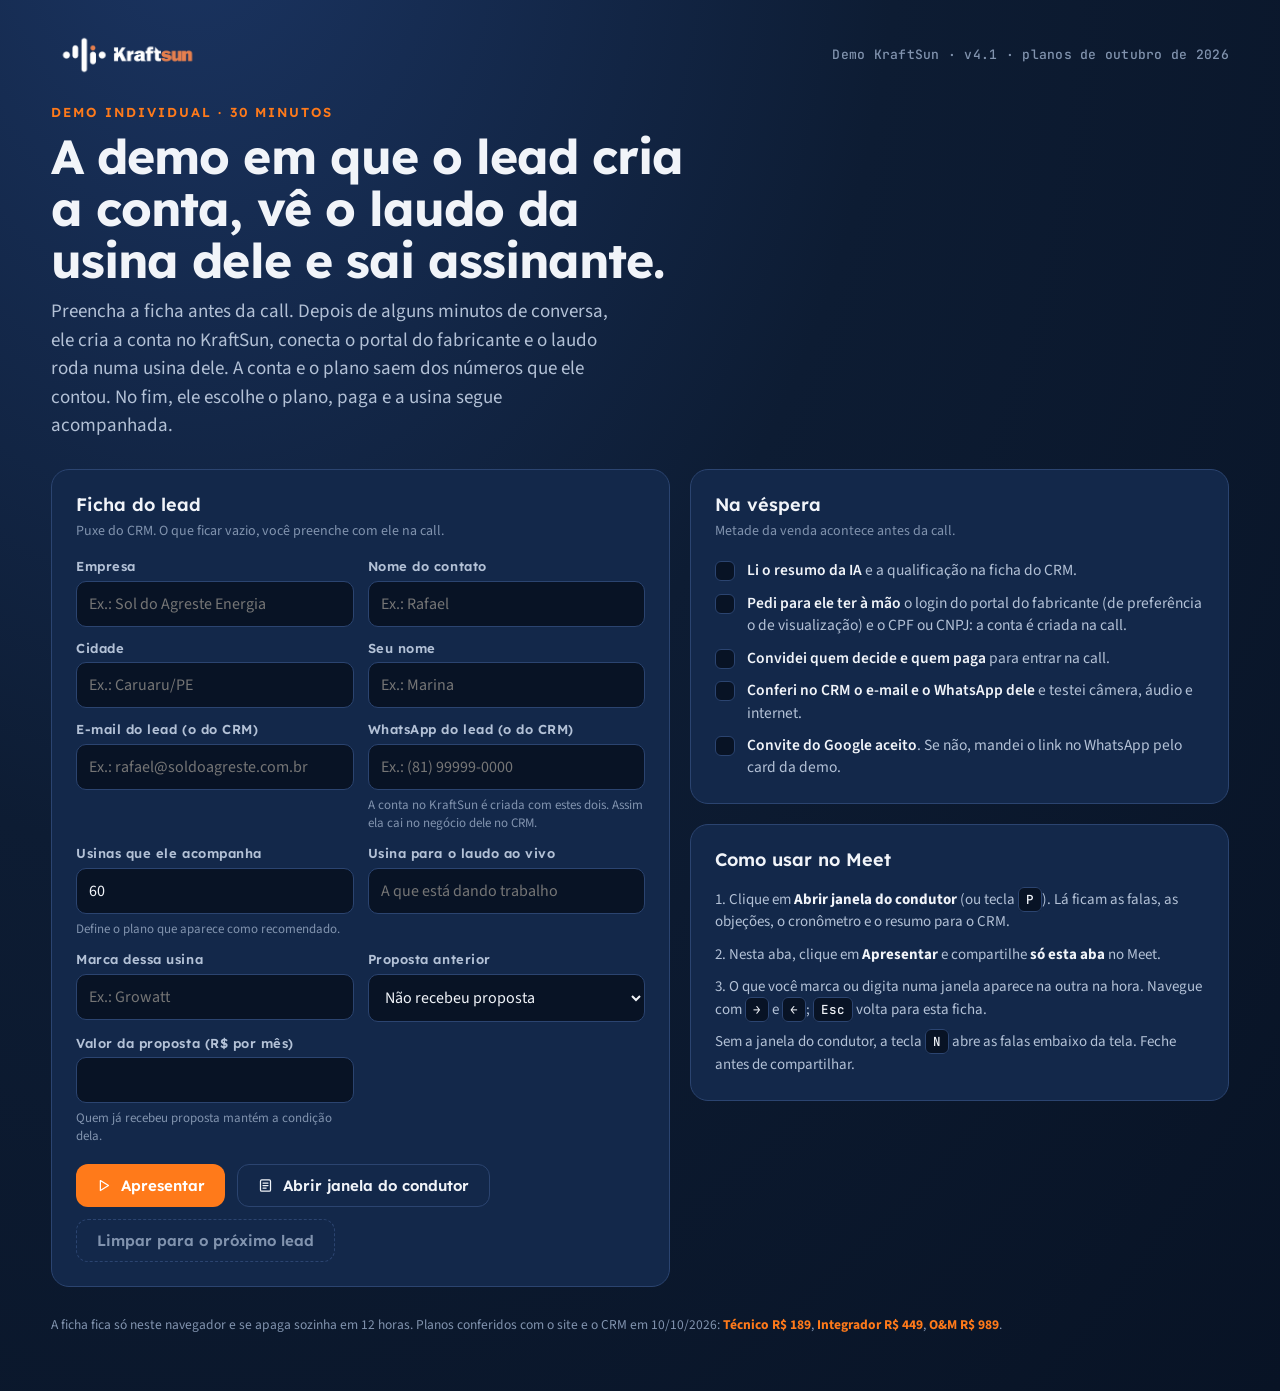
